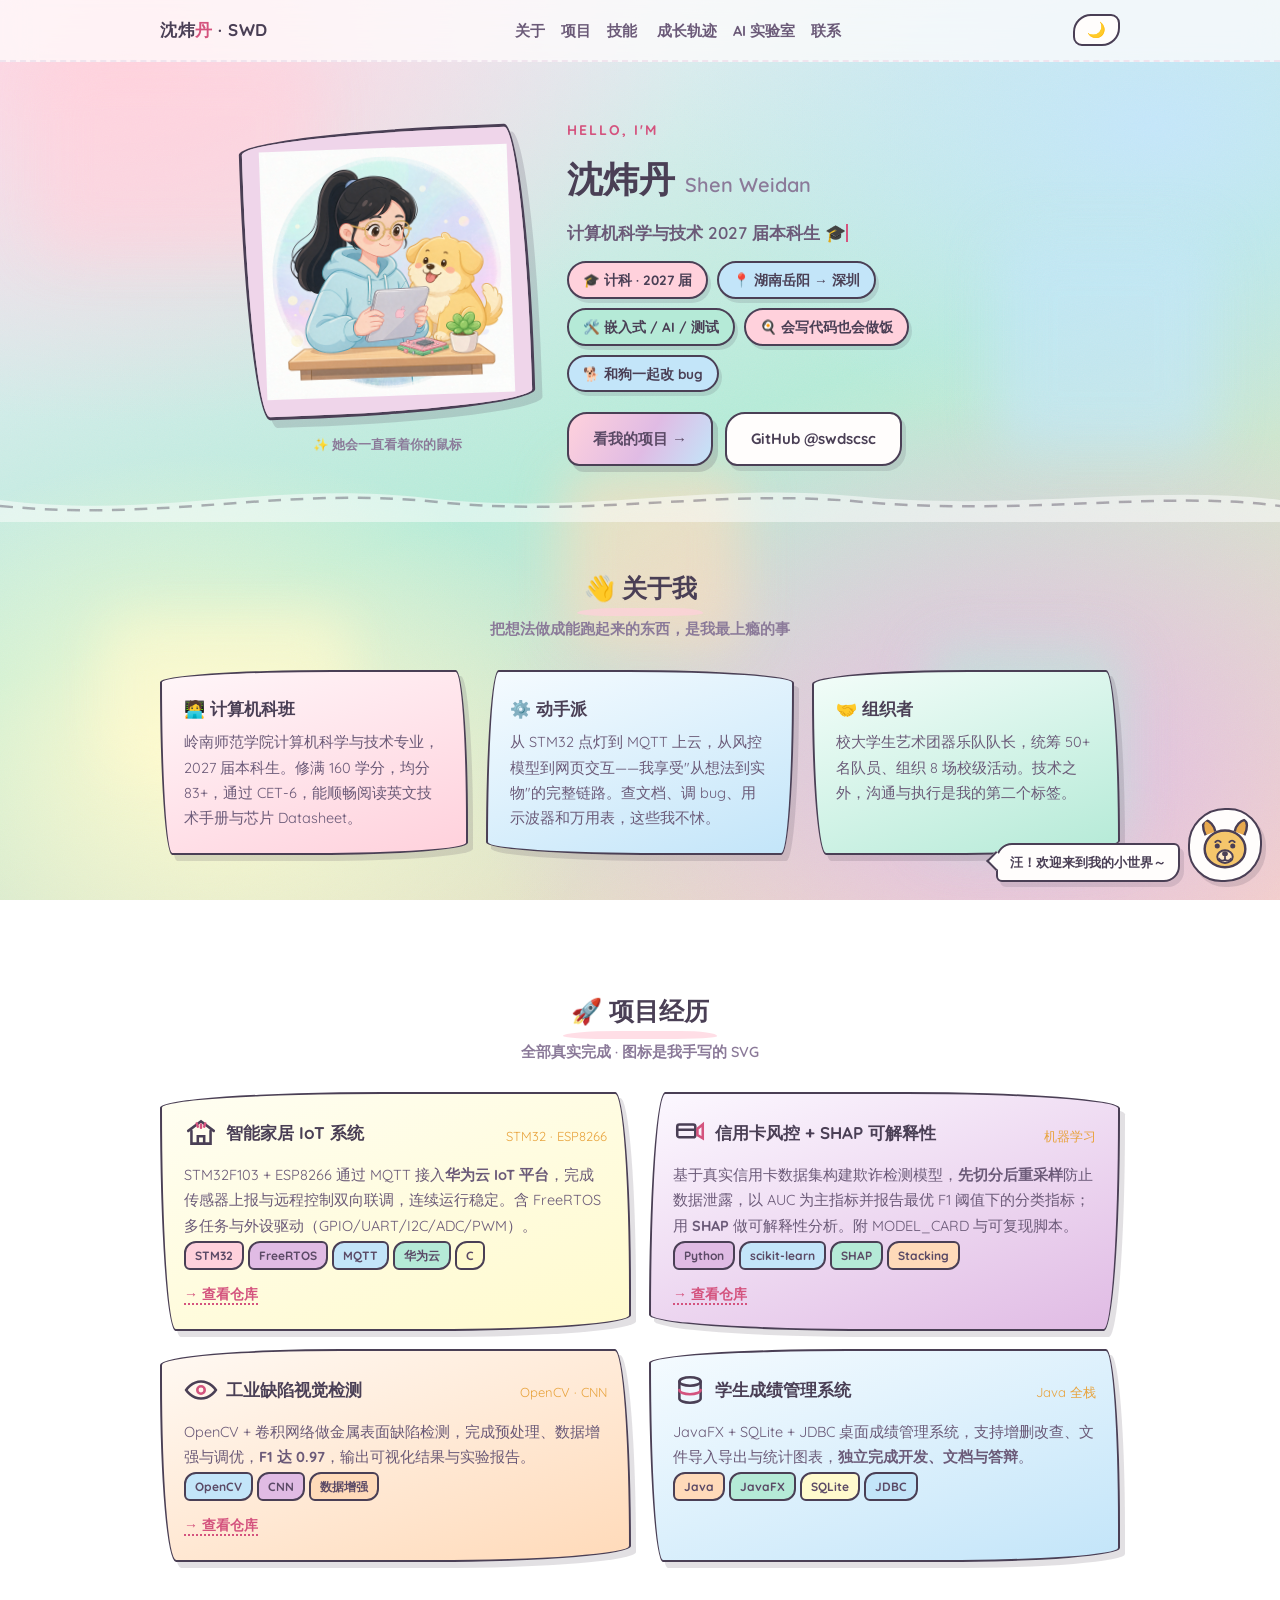
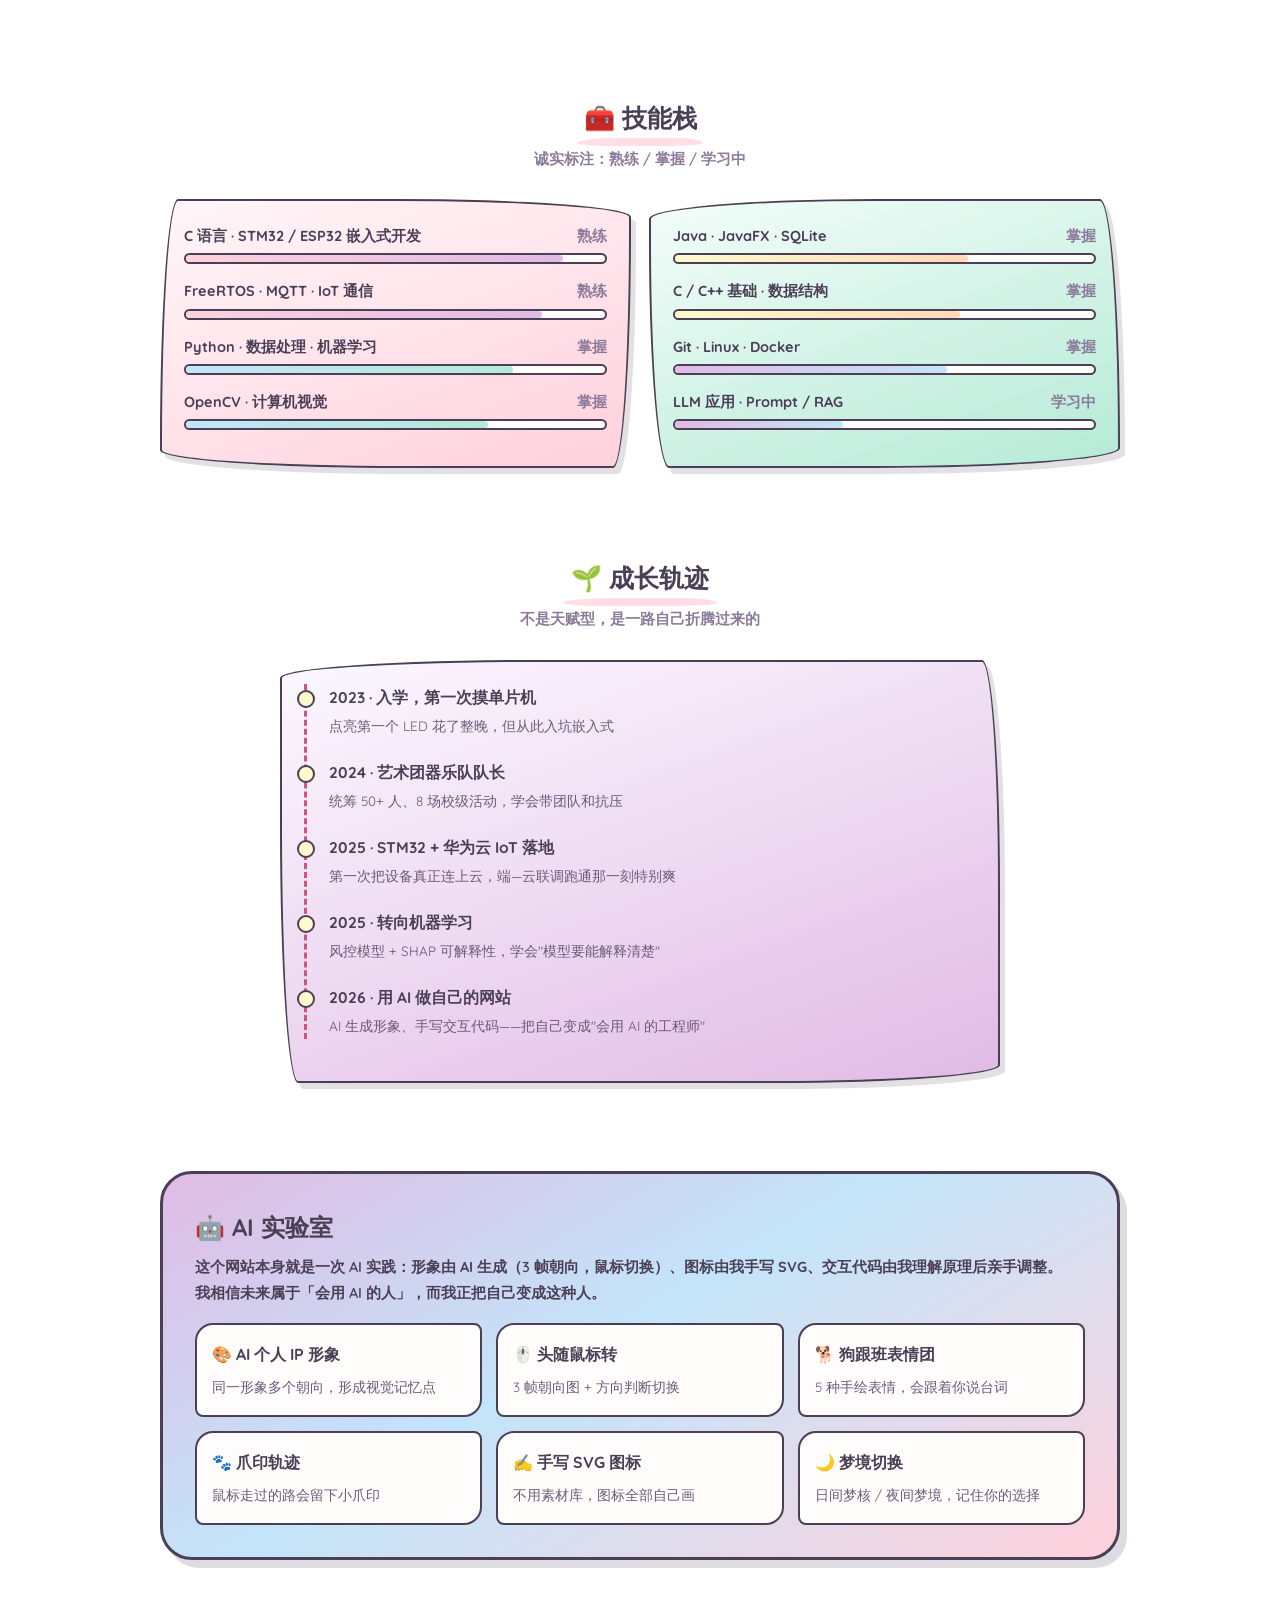
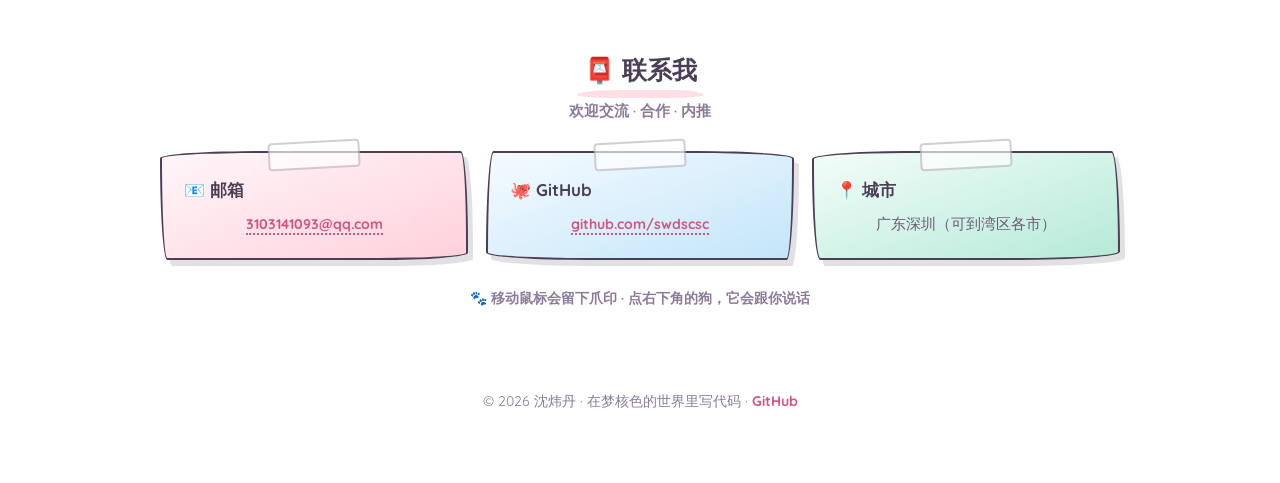
==== index.html @ 8f79de28 "v4: doodle hand-drawn borders, 5 dog expressions with context-aware lines, paw trail, sticky notes, " ====
<!DOCTYPE html>
<html lang="zh-CN">
<head>
<meta charset="UTF-8">
<meta name="viewport" content="width=device-width, initial-scale=1.0">
<title>沈炜丹 · 个人主页 | Shen Weidan</title>
<meta name="description" content="沈炜丹 — 计算机科学与技术 2027 届 · 嵌入式 / AI 应用 · 个人作品集">
<link rel="preconnect" href="https://fonts.googleapis.com">
<link href="https://fonts.googleapis.com/css2?family=Quicksand:wght@500;600;700&display=swap" rel="stylesheet">
<style>
:root{
  --pink:#FFD1DC; --lav:#E0BBE4; --sky:#C3E5F9; --lemon:#FFFACD;
  --mint:#B5EAD7; --peach:#FFDAB9; --lilac:#F6ECFF;
  --ink:#4A3F55; --ink2:#6B5A78; --sub:#8B7A99; --card:#FFFDFC;
  --line:#F0E4EE; --accent:#D4537E; --accent2:#9D84B6;
  --scribble:#4A3F55;
}
body.night{
  --pink:#5A3560; --lav:#453C68; --sky:#35506B; --lemon:#5A5342;
  --mint:#36564F; --peach:#5C453C; --lilac:#372F52;
  --ink:#F6ECF8; --ink2:#DCCDE6; --sub:#C4AECF; --card:#322B44;
  --line:#463C5C; --accent:#F5A9C9; --accent2:#C9ACEE; --scribble:#F0DDF3;
}
*{box-sizing:border-box;margin:0;padding:0}
html{scroll-behavior:smooth}
body{
  font-family:'Quicksand',-apple-system,"PingFang SC","Microsoft YaHei",sans-serif;
  color:var(--ink);
  background:
    radial-gradient(1000px 660px at 10% 6%, var(--pink) 0%, transparent 56%),
    radial-gradient(880px 600px at 90% 14%, var(--sky) 0%, transparent 54%),
    radial-gradient(980px 680px at 80% 86%, var(--lav) 0%, transparent 56%),
    radial-gradient(760px 560px at 16% 84%, var(--lemon) 0%, transparent 54%),
    linear-gradient(160deg, var(--lilac), var(--mint), var(--peach));
  background-attachment:fixed;line-height:1.75;min-height:100vh;overflow-x:hidden;
  transition:color .4s;
}
body::before{
  content:'';position:fixed;inset:0;z-index:2;pointer-events:none;opacity:.30;mix-blend-mode:soft-light;
  background-image:url("data:image/svg+xml,%3Csvg xmlns='http://www.w3.org/2000/svg' width='240' height='240'%3E%3Cfilter id='n'%3E%3CfeTurbulence type='fractalNoise' baseFrequency='0.85' numOctaves='4' stitchTiles='stitch'/%3E%3C/filter%3E%3Crect width='240' height='240' filter='url(%23n)'/%3E%3C/svg%3E");
}
.blocks{position:fixed;inset:0;z-index:0;pointer-events:none;overflow:hidden}
.blk{position:absolute;border-radius:26px;filter:blur(26px);opacity:.6;animation:drift 22s ease-in-out infinite}
.blk:nth-child(1){width:280px;height:200px;background:var(--pink);top:6%;left:3%}
.blk:nth-child(2){width:220px;height:220px;background:var(--sky);top:26%;right:5%;animation-delay:-4s}
.blk:nth-child(3){width:250px;height:160px;background:var(--lemon);bottom:14%;left:8%;animation-delay:-9s}
.blk:nth-child(4){width:200px;height:200px;background:var(--mint);bottom:6%;right:12%;animation-delay:-14s}
.blk:nth-child(5){width:180px;height:180px;background:var(--peach);top:52%;left:44%;animation-delay:-18s}
@keyframes drift{0%,100%{transform:translate(0,0) rotate(0)}33%{transform:translate(28px,-22px) rotate(6deg)}66%{transform:translate(-20px,18px) rotate(-5deg)}}
@media(prefers-reduced-motion:reduce){.blk{animation:none}}

.wrap{max-width:1000px;margin:0 auto;padding:0 20px;position:relative;z-index:3}
#progress{position:fixed;top:0;left:0;height:4px;width:0;z-index:100;
  background:linear-gradient(90deg,var(--pink),var(--lav),var(--sky),var(--mint),var(--lemon))}

/* ===== 手绘边框：不规则圆角 + 粗描边 + 贴纸投影 ===== */
.doodle{
  border:2.5px solid var(--scribble);
  border-radius:255px 18px 225px 18px/18px 225px 18px 255px;
  box-shadow:5px 6px 0 rgba(74,63,85,.16);
}
body.night .doodle{box-shadow:5px 6px 0 rgba(0,0,0,.35)}
.doodle2{border:2.5px solid var(--scribble);
  border-radius:18px 235px 18px 245px/245px 18px 235px 18px;
  box-shadow:5px 6px 0 rgba(74,63,85,.16)}
.doodle3{border:2.5px solid var(--scribble);
  border-radius:225px 20px 245px 20px/20px 245px 20px 225px;
  box-shadow:5px 6px 0 rgba(74,63,85,.16);}

nav{position:sticky;top:0;z-index:60;backdrop-filter:blur(16px);
  background:rgba(255,253,252,.74);border-bottom:2.5px dashed var(--line)}
body.night nav{background:rgba(50,43,68,.74)}
nav .wrap{display:flex;align-items:center;justify-content:space-between;height:60px;gap:10px}
.logo{font-weight:700;font-size:17px;letter-spacing:.5px}
.logo b{color:var(--accent)}
nav .links a{position:relative;color:var(--ink2);text-decoration:none;margin-left:16px;font-size:14.5px;font-weight:700}
nav .links a::after{content:'';position:absolute;left:0;right:0;bottom:-5px;height:3px;
  background:var(--accent);border-radius:9px 3px 9px 3px;transform:scaleX(0);transition:transform .25s}
nav .links a:hover::after{transform:scaleX(1)}
#themeBtn{border:2.5px solid var(--scribble);background:var(--card);color:var(--ink);
  border-radius:18px 9px 18px 9px;padding:5px 12px;cursor:pointer;font-size:15px}
@media(max-width:700px){nav .links{display:none}}

/* Hero */
header{padding:56px 0 10px;text-align:center;position:relative}
.hero-grid{display:flex;gap:36px;align-items:center;justify-content:center;flex-wrap:wrap}
.avatar-scene{perspective:900px;position:relative}
.avatar-card{width:288px;height:288px;background:var(--card);position:relative;overflow:hidden;
  display:flex;align-items:center;justify-content:center;transition:transform .18s ease-out;transform:rotate(-2deg);
  border:3px solid var(--scribble);
  border-radius:250px 22px 240px 22px/22px 240px 22px 250px;
  box-shadow:7px 8px 0 rgba(74,63,85,.18)}
.avatar-card::before{content:'';position:absolute;inset:-16px;z-index:-1;background:var(--lav);opacity:.5;
  transform:rotate(5deg);border-radius:250px 30px 240px 30px/30px 240px 30px 250px}
.avatar-card::after{content:'';position:absolute;inset:-30px;z-index:-2;background:var(--pink);opacity:.32;
  transform:rotate(-6deg);border-radius:30px 250px 30px 240px/250px 30px 240px 30px}
.avatar-card img{position:absolute;width:88%;height:88%;object-fit:contain;opacity:0;transition:opacity .12s}
.avatar-card img.on{opacity:1}
.avatar-tip{font-size:12.5px;color:var(--sub);text-align:center;margin-top:18px;font-weight:600}

.hero-text{max-width:470px;text-align:left}
.hi{color:var(--accent);font-weight:700;letter-spacing:2px;font-size:14px}
h1{font-size:36px;margin:4px 0 2px;font-weight:700}
.type-line{font-size:17px;color:var(--ink2);min-height:28px;margin:8px 0 14px;font-weight:600}
.type-line .cursor{display:inline-block;width:2px;height:18px;background:var(--accent);vertical-align:-3px;animation:blink 1s step-end infinite}
@keyframes blink{50%{opacity:0}}
.chips{display:flex;flex-wrap:wrap;gap:9px;margin-bottom:20px}
.chip{background:var(--card);border:2.5px solid var(--scribble);border-radius:99px;padding:5px 14px;
  font-size:13.5px;font-weight:700;box-shadow:3px 4px 0 rgba(74,63,85,.14)}
.chip:nth-child(3n+1){background:var(--pink)}
.chip:nth-child(3n+2){background:var(--sky)}
.chip:nth-child(3n){background:var(--mint)}
.btns{display:flex;gap:12px;flex-wrap:wrap}
.btn{padding:12px 24px;border-radius:20px 12px 20px 12px;text-decoration:none;font-size:15px;font-weight:700;
  transition:.25s;display:inline-block;border:2.5px solid var(--scribble)}
.btn-main{background:linear-gradient(120deg,var(--pink),var(--lav) 55%,var(--sky));color:#5B4A66;box-shadow:5px 6px 0 rgba(74,63,85,.18)}
.btn-main:hover{transform:translateY(-3px) rotate(-1.5deg)}
.btn-ghost{background:var(--card);color:var(--ink);box-shadow:4px 5px 0 rgba(74,63,85,.14)}
.btn-ghost:hover{transform:translateY(-2px) rotate(1deg);background:var(--lemon)}

/* 手绘波浪分隔 */
.wave{line-height:0;margin:0;opacity:.9}
.wave svg{width:100%;height:46px;display:block}

section{padding:44px 0;position:relative;z-index:3}
.sec-title{text-align:center;margin-bottom:28px}
.sec-title h2{font-size:25px;font-weight:700;display:inline-block;position:relative}
.sec-title h2::after{content:'';position:absolute;left:-6%;right:-6%;bottom:-6px;height:8px;
  background:var(--pink);opacity:.7;border-radius:60% 40% 55% 45%/100% 100% 60% 70%;z-index:-1}
.sec-title p{color:var(--sub);font-size:14.5px;margin-top:6px;font-weight:600}
.grid{display:grid;gap:18px}
.g3{grid-template-columns:repeat(3,1fr)}
.g2{grid-template-columns:repeat(2,1fr)}
@media(max-width:760px){.g3,.g2{grid-template-columns:1fr}.hero-grid{gap:22px}}

.card{padding:22px;background:var(--card);transition:transform .3s cubic-bezier(.34,1.56,.64,1),box-shadow .3s}
.card:hover{transform:translateY(-5px) rotate(-1deg) scale(1.015)}
.card h3{font-size:17px;margin-bottom:6px;display:flex;align-items:center;gap:8px;font-weight:700}
.card .tag{display:inline-block;font-size:12px;font-weight:700;color:#5B4A66;border:2px solid var(--scribble);
  border-radius:12px 6px 12px 6px;padding:2px 9px;margin:3px 4px 3px 0}
.card p{font-size:14.5px;color:var(--ink2)}
.card a{color:var(--accent);text-decoration:none;font-size:14px;font-weight:700;border-bottom:2.5px dotted var(--accent)}

/* 手绘彩色底 */
.t-pink{background:linear-gradient(160deg,#FFF6F9,var(--pink))}
.t-sky{background:linear-gradient(160deg,#F5FBFF,var(--sky))}
.t-mint{background:linear-gradient(160deg,#F3FDF9,var(--mint))}
.t-lemon{background:linear-gradient(160deg,#FFFEF2,var(--lemon))}
.t-lav{background:linear-gradient(160deg,#FCF8FF,var(--lav))}
.t-peach{background:linear-gradient(160deg,#FFF9F3,var(--peach))}

.proj .top{display:flex;justify-content:space-between;align-items:center;margin-bottom:6px}
.star{font-size:13px;color:#E8A33D}
.ico{width:34px;height:34px;flex:0 0 34px;transition:transform .3s cubic-bezier(.34,1.56,.64,1)}
.card:hover .ico{transform:rotate(-10deg) scale(1.18)}

.skill{margin-bottom:14px}
.skill .lab{display:flex;justify-content:space-between;font-size:14.5px;margin-bottom:5px;font-weight:700}
.skill .lab span:last-child{color:var(--sub)}
.bar{height:11px;border:2px solid var(--scribble);border-radius:99px;background:var(--card);overflow:hidden}
.bar i{display:block;height:100%;border-radius:99px;width:0;transition:width 1.3s cubic-bezier(.2,.7,.3,1)}
.s1{background:linear-gradient(90deg,var(--pink),var(--lav))}
.s2{background:linear-gradient(90deg,var(--sky),var(--mint))}
.s3{background:linear-gradient(90deg,var(--lemon),var(--peach))}
.s4{background:linear-gradient(90deg,var(--lav),var(--sky))}

.tl{border-left:3px dashed var(--accent);padding-left:22px}
.tl .item{position:relative;margin-bottom:20px}
.tl .item::before{content:'';position:absolute;left:-32px;top:6px;width:14px;height:14px;border-radius:50%;
  background:var(--lemon);border:2.5px solid var(--scribble)}
.tl b{display:block;font-size:15.5px}
.tl span{font-size:13.5px;color:var(--ink2)}

.ai-box{border-radius:32px;padding:32px;color:#4A3F55;border:3px solid var(--scribble);
  background:linear-gradient(150deg,var(--lav),var(--sky) 45%,var(--pink));box-shadow:7px 8px 0 rgba(74,63,85,.18)}
.ai-box h2{font-weight:700}
.ai-box p{font-size:14.5px;font-weight:600}
.ai-grid{display:grid;grid-template-columns:repeat(3,1fr);gap:14px;margin-top:18px}
@media(max-width:760px){.ai-grid{grid-template-columns:1fr}}
.ai-item{background:var(--card);border:2.5px solid var(--scribble);border-radius:18px 8px 18px 8px;padding:15px}
.ai-item b{display:block;margin-bottom:4px;font-weight:700}
.ai-item span{font-size:13.5px;color:var(--ink2)}

/* 便签式联系卡 */
.note{position:relative;transform:rotate(-2deg)}
.note::before{content:'';position:absolute;top:-12px;left:50%;transform:translateX(-50%) rotate(-3deg);
  width:88px;height:24px;background:rgba(255,255,255,.65);border:2px solid rgba(74,63,85,.25);border-radius:4px}
.note:nth-child(2){transform:rotate(1.5deg)}
.note:nth-child(3){transform:rotate(-1deg)}

footer{padding:34px 0 70px;text-align:center;color:var(--sub);font-size:14px;position:relative;z-index:3}
footer a{color:var(--accent);text-decoration:none;font-weight:700}

/* ===== 大黄狗跟班（右下角，5 种手绘表情） ===== */
#dogBox{position:fixed;right:18px;bottom:18px;z-index:95;display:flex;align-items:flex-end;gap:8px;cursor:pointer;user-select:none}
#dogBox svg{width:74px;height:74px;background:var(--card);border:2.5px solid var(--scribble);
  border-radius:50% 45% 50% 45%;padding:4px;box-shadow:4px 5px 0 rgba(74,63,85,.16);
  transition:transform .3s cubic-bezier(.34,1.56,.64,1)}
#dogBox:hover svg{transform:rotate(-8deg) scale(1.08)}
#dogTalk{max-width:190px;background:var(--card);border:2.5px solid var(--scribble);color:var(--ink);
  border-radius:16px 6px 16px 6px;padding:8px 12px;font-size:13px;font-weight:700;line-height:1.5;
  box-shadow:4px 5px 0 rgba(74,63,85,.14);position:relative}
#dogTalk::after{content:'';position:absolute;left:-9px;bottom:12px;width:12px;height:12px;
  background:var(--card);border-left:2.5px solid var(--scribble);border-bottom:2.5px solid var(--scribble);
  transform:rotate(45deg)}
@media(max-width:600px){#dogBox{right:10px;bottom:10px}#dogBox svg{width:58px;height:58px}#dogTalk{display:none}}

/* 爪印 */
.paw{position:fixed;z-index:94;pointer-events:none;font-size:14px;opacity:.85;
  animation:pawFade 1.1s ease forwards}
@keyframes pawFade{0%{transform:scale(.4) rotate(var(--r,0deg));opacity:.9}100%{transform:scale(1.1) rotate(var(--r,0deg));opacity:0}}

.reveal{opacity:0;transform:scale(.94) rotate(-1.2deg);transition:opacity .6s,transform .6s cubic-bezier(.34,1.56,.64,1)}
.reveal.in{opacity:1;transform:none}

/* 手绘小装饰 */
.deco{position:absolute;z-index:1;pointer-events:none;opacity:.75}
</style>
</head>
<body>

<div id="progress"></div>
<div class="blocks"><div class="blk"></div><div class="blk"></div><div class="blk"></div><div class="blk"></div><div class="blk"></div></div>

<nav>
  <div class="wrap">
    <div class="logo">沈炜<b>丹</b> · SWD</div>
    <div class="links">
      <a href="#about">关于</a><a href="#projects">项目</a><a href="#skills">技能</a>
      <a href="#path">成长轨迹</a><a href="#ai">AI 实验室</a><a href="#contact">联系</a>
    </div>
    <button id="themeBtn" title="切换日间/夜间梦境">🌙</button>
  </div>
</nav>

<header>
  <div class="wrap hero-grid">

    <div class="avatar-scene">
      <div class="avatar-card" id="avatarCard">
        <img src="assets/avatar-look-left.png"   id="fL" alt="向左看">
        <img src="assets/avatar-look-center.png" id="fC" class="on" alt="正视">
        <img src="assets/avatar-look-right.png"  id="fR" alt="向右看">
      </div>
      <div class="avatar-tip">✨ 她会一直看着你的鼠标</div>
    </div>

    <div class="hero-text">
      <div class="hi">HELLO, I'M</div>
      <h1>沈炜丹 <span style="font-size:20px;color:var(--sub);font-weight:600">Shen Weidan</span></h1>
      <div class="type-line"><span id="typed"></span><span class="cursor"></span></div>
      <div class="chips">
        <span class="chip">🎓 计科 · 2027 届</span>
        <span class="chip">📍 湖南岳阳 → 深圳</span>
        <span class="chip">🛠️ 嵌入式 / AI / 测试</span>
        <span class="chip">🍳 会写代码也会做饭</span>
        <span class="chip">🐕 和狗一起改 bug</span>
      </div>
      <div class="btns">
        <a class="btn btn-main" href="#projects">看我的项目 →</a>
        <a class="btn btn-ghost" href="https://github.com/swdscsc" target="_blank">GitHub @swdscsc</a>
      </div>
    </div>

  </div>
</header>

<div class="wave">
  <svg viewBox="0 0 1200 46" preserveAspectRatio="none" aria-hidden="true">
    <path d="M0 24 C150 44 250 4 400 22 C550 40 660 6 800 20 C950 36 1080 8 1200 24 L1200 46 L0 46 Z"
      fill="#FFFFFF" opacity=".55"/>
    <path d="M0 30 C160 46 260 10 410 26 C560 42 670 12 810 26 C960 40 1090 14 1200 30"
      fill="none" stroke="currentColor" stroke-width="2.5" stroke-dasharray="12 9" opacity=".45"/>
  </svg>
</div>

<section id="about">
  <div class="wrap">
    <div class="sec-title"><h2>👋 关于我</h2><p>把想法做成能跑起来的东西，是我最上瘾的事</p></div>
    <div class="grid g3">
      <div class="card doodle t-pink reveal"><h3>🧑‍💻 计算机科班</h3><p>岭南师范学院计算机科学与技术专业，2027 届本科生。修满 160 学分，均分 83+，通过 CET-6，能顺畅阅读英文技术手册与芯片 Datasheet。</p></div>
      <div class="card doodle2 t-sky reveal"><h3>⚙️ 动手派</h3><p>从 STM32 点灯到 MQTT 上云，从风控模型到网页交互——我享受"从想法到实物"的完整链路。查文档、调 bug、用示波器和万用表，这些我不怵。</p></div>
      <div class="card doodle3 t-mint reveal"><h3>🤝 组织者</h3><p>校大学生艺术团器乐队队长，统筹 50+ 名队员、组织 8 场校级活动。技术之外，沟通与执行是我的第二个标签。</p></div>
    </div>
  </div>
</section>

<div class="wave">
  <svg viewBox="0 0 1200 46" preserveAspectRatio="none" aria-hidden="true">
    <path d="M0 22 C170 4 280 42 420 24 C560 6 680 40 820 22 C960 6 1090 40 1200 20 L1200 46 L0 46 Z"
      fill="#FFFFFF" opacity=".5"/>
  </svg>
</div>

<section id="projects">
  <div class="wrap">
    <div class="sec-title"><h2>🚀 项目经历</h2><p>全部真实完成 · 图标是我手写的 SVG</p></div>
    <div class="grid g2">

      <div class="card doodle proj t-lemon reveal">
        <div class="top">
          <h3>
            <svg class="ico" viewBox="0 0 32 32" fill="none" stroke="#4A3F55" stroke-width="2.4" stroke-linecap="round">
              <path d="M4 14 16 5l12 9"/><path d="M7 14v12h18V14"/><path d="M13 26v-7h6v7"/>
              <path d="M16 8v3M12 7l1 3M20 7l-1 3" stroke="#D4537E"/>
            </svg>
            智能家居 IoT 系统
          </h3><span class="star">STM32 · ESP8266</span>
        </div>
        <p>STM32F103 + ESP8266 通过 MQTT 接入<b>华为云 IoT 平台</b>，完成传感器上报与远程控制双向联调，连续运行稳定。含 FreeRTOS 多任务与外设驱动（GPIO/UART/I2C/ADC/PWM）。</p>
        <div><span class="tag" style="background:var(--pink)">STM32</span><span class="tag" style="background:var(--lav)">FreeRTOS</span><span class="tag" style="background:var(--sky)">MQTT</span><span class="tag" style="background:var(--mint)">华为云</span><span class="tag" style="background:var(--lemon)">C</span></div>
        <p style="margin-top:8px"><a href="https://github.com/swdscsc/stm32-esp8266-huaweicloud-iot" target="_blank">→ 查看仓库</a></p>
      </div>

      <div class="card doodle2 proj t-lav reveal">
        <div class="top">
          <h3>
            <svg class="ico" viewBox="0 0 32 32" fill="none" stroke="#4A3F55" stroke-width="2.4" stroke-linecap="round">
              <rect x="4" y="8" width="17" height="12" rx="2"/><path d="M4 13h17"/>
              <path d="M23 12l5-4v13l-5-3z" stroke="#D4537E"/>
            </svg>
            信用卡风控 + SHAP 可解释性
          </h3><span class="star">机器学习</span>
        </div>
        <p>基于真实信用卡数据集构建欺诈检测模型，<b>先切分后重采样</b>防止数据泄露，以 AUC 为主指标并报告最优 F1 阈值下的分类指标；用 <b>SHAP</b> 做可解释性分析。附 MODEL_CARD 与可复现脚本。</p>
        <div><span class="tag" style="background:var(--lav)">Python</span><span class="tag" style="background:var(--sky)">scikit-learn</span><span class="tag" style="background:var(--mint)">SHAP</span><span class="tag" style="background:var(--peach)">Stacking</span></div>
        <p style="margin-top:8px"><a href="https://github.com/swdscsc" target="_blank">→ 查看仓库</a></p>
      </div>

      <div class="card doodle3 proj t-peach reveal">
        <div class="top">
          <h3>
            <svg class="ico" viewBox="0 0 32 32" fill="none" stroke="#4A3F55" stroke-width="2.4" stroke-linecap="round">
              <path d="M2 16s5-8 14-8 14 8 14 8-5 8-14 8S2 16 2 16z"/><circle cx="16" cy="16" r="3.5" stroke="#D4537E"/>
            </svg>
            工业缺陷视觉检测
          </h3><span class="star">OpenCV · CNN</span>
        </div>
        <p>OpenCV + 卷积网络做金属表面缺陷检测，完成预处理、数据增强与调优，<b>F1 达 0.97</b>，输出可视化结果与实验报告。</p>
        <div><span class="tag" style="background:var(--sky)">OpenCV</span><span class="tag" style="background:var(--lav)">CNN</span><span class="tag" style="background:var(--peach)">数据增强</span></div>
        <p style="margin-top:8px"><a href="https://github.com/swdscsc" target="_blank">→ 查看仓库</a></p>
      </div>

      <div class="card doodle proj t-sky reveal">
        <div class="top">
          <h3>
            <svg class="ico" viewBox="0 0 32 32" fill="none" stroke="#4A3F55" stroke-width="2.4" stroke-linecap="round">
              <ellipse cx="16" cy="8" rx="10" ry="4"/><path d="M6 8v16c0 2.2 4.5 4 10 4s10-1.8 10-4V8"/>
              <path d="M6 16c0 2.2 4.5 4 10 4s10-1.8 10-4" stroke="#D4537E"/>
            </svg>
            学生成绩管理系统
          </h3><span class="star">Java 全栈</span>
        </div>
        <p>JavaFX + SQLite + JDBC 桌面成绩管理系统，支持增删改查、文件导入导出与统计图表，<b>独立完成开发、文档与答辩</b>。</p>
        <div><span class="tag" style="background:var(--peach)">Java</span><span class="tag" style="background:var(--mint)">JavaFX</span><span class="tag" style="background:var(--lemon)">SQLite</span><span class="tag" style="background:var(--sky)">JDBC</span></div>
      </div>

    </div>
  </div>
</section>

<div class="wave">
  <svg viewBox="0 0 1200 46" preserveAspectRatio="none" aria-hidden="true">
    <path d="M0 26 C150 6 270 44 410 24 C550 4 670 42 810 24 C950 6 1080 42 1200 22 L1200 46 L0 46 Z"
      fill="#FFFFFF" opacity=".5"/>
  </svg>
</div>

<section id="skills">
  <div class="wrap">
    <div class="sec-title"><h2>🧰 技能栈</h2><p>诚实标注：熟练 / 掌握 / 学习中</p></div>
    <div class="grid g2" id="skillBox">
      <div class="card doodle2 t-pink">
        <div class="skill"><div class="lab"><span>C 语言 · STM32 / ESP32 嵌入式开发</span><span>熟练</span></div><div class="bar"><i class="s1" data-w="90%"></i></div></div>
        <div class="skill"><div class="lab"><span>FreeRTOS · MQTT · IoT 通信</span><span>熟练</span></div><div class="bar"><i class="s1" data-w="85%"></i></div></div>
        <div class="skill"><div class="lab"><span>Python · 数据处理 · 机器学习</span><span>掌握</span></div><div class="bar"><i class="s2" data-w="78%"></i></div></div>
        <div class="skill"><div class="lab"><span>OpenCV · 计算机视觉</span><span>掌握</span></div><div class="bar"><i class="s2" data-w="72%"></i></div></div>
      </div>
      <div class="card doodle3 t-mint">
        <div class="skill"><div class="lab"><span>Java · JavaFX · SQLite</span><span>掌握</span></div><div class="bar"><i class="s3" data-w="70%"></i></div></div>
        <div class="skill"><div class="lab"><span>C / C++ 基础 · 数据结构</span><span>掌握</span></div><div class="bar"><i class="s3" data-w="68%"></i></div></div>
        <div class="skill"><div class="lab"><span>Git · Linux · Docker</span><span>掌握</span></div><div class="bar"><i class="s4" data-w="65%"></i></div></div>
        <div class="skill"><div class="lab"><span>LLM 应用 · Prompt / RAG</span><span>学习中</span></div><div class="bar"><i class="s4" data-w="40%"></i></div></div>
      </div>
    </div>
  </div>
</section>

<section id="path">
  <div class="wrap">
    <div class="sec-title"><h2>🌱 成长轨迹</h2><p>不是天赋型，是一路自己折腾过来的</p></div>
    <div class="card doodle t-lav reveal" style="max-width:720px;margin:0 auto">
      <div class="tl">
        <div class="item"><b>2023 · 入学，第一次摸单片机</b><span>点亮第一个 LED 花了整晚，但从此入坑嵌入式</span></div>
        <div class="item"><b>2024 · 艺术团器乐队队长</b><span>统筹 50+ 人、8 场校级活动，学会带团队和抗压</span></div>
        <div class="item"><b>2025 · STM32 + 华为云 IoT 落地</b><span>第一次把设备真正连上云，端—云联调跑通那一刻特别爽</span></div>
        <div class="item"><b>2025 · 转向机器学习</b><span>风控模型 + SHAP 可解释性，学会"模型要能解释清楚"</span></div>
        <div class="item"><b>2026 · 用 AI 做自己的网站</b><span>AI 生成形象、手写交互代码——把自己变成"会用 AI 的工程师"</span></div>
      </div>
    </div>
  </div>
</section>

<section id="ai">
  <div class="wrap">
    <div class="ai-box reveal">
      <h2>🤖 AI 实验室</h2>
      <p style="margin-top:6px">这个网站本身就是一次 AI 实践：<b>形象由 AI 生成</b>（3 帧朝向，鼠标切换）、<b>图标由我手写 SVG</b>、<b>交互代码由我理解原理后亲手调整</b>。<br>
      我相信未来属于「会用 AI 的人」，而我正把自己变成这种人。</p>
      <div class="ai-grid">
        <div class="ai-item"><b>🎨 AI 个人 IP 形象</b><span>同一形象多个朝向，形成视觉记忆点</span></div>
        <div class="ai-item"><b>🖱️ 头随鼠标转</b><span>3 帧朝向图 + 方向判断切换</span></div>
        <div class="ai-item"><b>🐕 狗跟班表情团</b><span>5 种手绘表情，会跟着你说台词</span></div>
        <div class="ai-item"><b>🐾 爪印轨迹</b><span>鼠标走过的路会留下小爪印</span></div>
        <div class="ai-item"><b>✍️ 手写 SVG 图标</b><span>不用素材库，图标全部自己画</span></div>
        <div class="ai-item"><b>🌙 梦境切换</b><span>日间梦核 / 夜间梦境，记住你的选择</span></div>
      </div>
    </div>
  </div>
</section>

<section id="contact">
  <div class="wrap">
    <div class="sec-title"><h2>📮 联系我</h2><p>欢迎交流 · 合作 · 内推</p></div>
    <div class="grid g3">
      <div class="card doodle note t-pink reveal" style="text-align:center"><h3>📧 邮箱</h3><p><a href="mailto:3103141093@qq.com">3103141093@qq.com</a></p></div>
      <div class="card doodle2 note t-sky reveal" style="text-align:center"><h3>🐙 GitHub</h3><p><a href="https://github.com/swdscsc" target="_blank">github.com/swdscsc</a></p></div>
      <div class="card doodle3 note t-mint reveal" style="text-align:center"><h3>📍 城市</h3><p>广东深圳（可到湾区各市）</p></div>
    </div>
    <div style="text-align:center;margin-top:26px">
      <p style="font-size:14px;color:var(--sub);font-weight:700">🐾 移动鼠标会留下爪印 · 点右下角的狗，它会跟你说话</p>
    </div>
  </div>
</section>

<footer>
  © 2026 沈炜丹 · 在梦核色的世界里写代码 · <a href="https://github.com/swdscsc" target="_blank">GitHub</a>
</footer>

<div id="dogBox" title="点我说话">
  <div id="dogTalk">汪！欢迎来到我的小世界～</div>
  <svg id="dogFace" viewBox="0 0 64 64" fill="none" aria-label="大黄狗">
    <ellipse cx="32" cy="36" rx="21" ry="19" fill="#F5C66B" stroke="#4A3F55" stroke-width="2.5"/>
    <path d="M12 22c-4-8-3-14 0-16 4 1 9 6 10 12" fill="#E8A94E" stroke="#4A3F55" stroke-width="2.5" stroke-linejoin="round"/>
    <path d="M52 22c4-8 3-14 0-16-4 1-9 6-10 12" fill="#E8A94E" stroke="#4A3F55" stroke-width="2.5" stroke-linejoin="round"/>
    <ellipse cx="32" cy="44" rx="8" ry="6.5" fill="#FFE9C7" stroke="#4A3F55" stroke-width="2"/>
    <ellipse cx="32" cy="41" rx="3" ry="2.6" fill="#4A3F55"/>
    <path d="M32 44v3M32 47c-2 2-5 1-6-1M32 47c2 2 5 1 6-1" stroke="#4A3F55" stroke-width="1.8" stroke-linecap="round" fill="none"/>
    <g id="eyes">
      <circle cx="24" cy="33" r="2.6" fill="#4A3F55"/>
      <circle cx="40" cy="33" r="2.6" fill="#4A3F55"/>
    </g>
  </svg>
</div>

<script>
/* ===== 1. 头随鼠标转 ===== */
const fL=document.getElementById('fL'),fC=document.getElementById('fC'),fR=document.getElementById('fR');
const card=document.getElementById('avatarCard');
function setFrame(k){fL.classList.toggle('on',k==='L');fC.classList.toggle('on',k==='C');fR.classList.toggle('on',k==='R');}
window.addEventListener('mousemove',e=>{
  const r=card.getBoundingClientRect();
  const dx=(e.clientX-(r.left+r.width/2))/(r.width/2);
  const dy=(e.clientY-(r.top+r.height/2))/(r.height/2);
  if(Math.abs(dx)>2.5||Math.abs(dy)>3){setFrame('C');card.style.transform='rotate(-2deg)';return;}
  setFrame(dx<-0.18?'L':(dx>0.18?'R':'C'));
  card.style.transform=`rotate(-2deg) rotateY(${dx*10}deg) rotateX(${-dy*10}deg)`;
});

/* ===== 2. 打字机 ===== */
const lines=['计算机科学与技术 2027 届本科生 🎓','做过 STM32 + 华为云 IoT 的智能家居 ⚡','也玩机器学习：风控模型 + SHAP 📊','目标是成为「会用 AI 的工程师」🤖'];
const typed=document.getElementById('typed');let li=0,ci=0,del=false;
(function tick(){const cur=lines[li];typed.textContent=cur.slice(0,ci);
  if(!del&&ci<cur.length){ci++;setTimeout(tick,70);}
  else if(!del){del=true;setTimeout(tick,1600);}
  else if(ci>0){ci--;setTimeout(tick,30);}
  else{del=false;li=(li+1)%lines.length;setTimeout(tick,300);}})();

/* ===== 3. 进度条 + 入场（改为弹跳旋转，不再向下滑） ===== */
const bar=document.getElementById('progress');
window.addEventListener('scroll',()=>{const h=document.documentElement;
  bar.style.width=(h.scrollTop/(h.scrollHeight-h.clientHeight)*100)+'%';});
const io=new IntersectionObserver(es=>es.forEach(e=>{
  if(e.isIntersecting){e.target.classList.add('in');
    e.target.querySelectorAll('.bar i').forEach(b=>b.style.width=b.dataset.w);io.unobserve(e.target);}
}),{threshold:.15});
document.querySelectorAll('.reveal, #skillBox').forEach(el=>io.observe(el));

/* ===== 4. 爪印轨迹 ===== */
let lastPaw=0;
window.addEventListener('mousemove',e=>{
  const now=Date.now(); if(now-lastPaw<300) return; lastPaw=now;
  const p=document.createElement('div');p.className='paw';p.textContent='🐾';
  p.style.left=(e.clientX-7)+'px';p.style.top=(e.clientY-7)+'px';
  p.style.setProperty('--r',(Math.random()*50-25)+'deg');
  document.body.appendChild(p);setTimeout(()=>p.remove(),1100);
});

/* ===== 5. 大黄狗 5 种手绘表情 + 台词 ===== */
const faces=[
  {n:'happy',html:'<circle cx="24" cy="33" r="2.6" fill="#4A3F55"/><circle cx="40" cy="33" r="2.6" fill="#4A3F55"/><path d="M22 29c1.5-2 4-2 5.5 0M36.5 29c1.5-2 4-2 5.5 0" stroke="#4A3F55" stroke-width="2" fill="none" stroke-linecap="round"/>'},
  {n:'excited',html:'<path d="M21 31l3 3M27 31l-3 3M37 31l3 3M43 31l-3 3" stroke="#4A3F55" stroke-width="2.2" fill="none" stroke-linecap="round"/><circle cx="24" cy="33" r="1.6" fill="#4A3F55"/><circle cx="40" cy="33" r="1.6" fill="#4A3F55"/><path d="M26 50c2 4 8 4 10 0" stroke="#D4537E" stroke-width="2.2" fill="none" stroke-linecap="round"/>'},
  {n:'sleep',html:'<path d="M20 33h8M36 33h8" stroke="#4A3F55" stroke-width="2.4" stroke-linecap="round"/><path d="M46 18c3-4 8-3 8 1" stroke="#9D84B6" stroke-width="2" fill="none" stroke-linecap="round"/><text x="50" y="14" font-size="11" fill="#9D84B6" font-family="Quicksand">z</text>'},
  {n:'coding',html:'<rect x="16" y="28" width="14" height="10" rx="4" fill="#FFF" stroke="#4A3F55" stroke-width="2"/><rect x="34" y="28" width="14" height="10" rx="4" fill="#FFF" stroke="#4A3F55" stroke-width="2"/><path d="M30 33h4" stroke="#4A3F55" stroke-width="2"/><circle cx="23" cy="33" r="2.2" fill="#4A3F55"/><circle cx="41" cy="33" r="2.2" fill="#4A3F55"/>'},
  {n:'proud',html:'<circle cx="24" cy="33" r="2.6" fill="#4A3F55"/><circle cx="40" cy="33" r="2.6" fill="#4A3F55"/><path d="M22 29c1.5-2 4-2 5.5 0M36.5 29c1.5-2 4-2 5.5 0" stroke="#4A3F55" stroke-width="2" fill="none" stroke-linecap="round"/><rect x="18" y="50" width="28" height="9" rx="2" fill="#FFF" stroke="#4A3F55" stroke-width="2"/><path d="M18 54l14 5 14-5" stroke="#D4537E" stroke-width="1.8" fill="none"/>'}
];
const talks=[
  ['汪！欢迎来到我的小世界～','点我一下，我还能换个表情哦 🐾','我主人写代码的时候，我就趴在她脚边'],
  ['这些项目她真的一个一个做出来的！','我最喜欢物联网那个，会亮灯 :)','汪汪！她说 bug 都怪我踩键盘'],
  ['技能条是真的哦，没写满的都在学','她说 LLM 那块还在啃，很诚实吧','汪呜～我也想学 Python'],
  ['从点灯到上云，她走了好久','汪！我也陪她熬过夜','她说这条路不算快，但很扎实'],
  ['联系方式在这儿，快找她！','汪汪汪！（叼来了一个 offer）','记得说是我介绍的 🐕']
];
const eyes=document.getElementById('eyes'),talk=document.getElementById('dogTalk'),dogBox=document.getElementById('dogBox');
let fi=0,ti=0;
function showFace(i){eyes.innerHTML=faces[i].html;}
function say(i,t){talk.textContent=faces[i].n==='proud'?'汪汪汪！（叼来了一个 offer）':talks[i][t%talks[i].length];}
dogBox.addEventListener('click',()=>{fi=(fi+1)%faces.length;showFace(fi);say(fi,ti++);});
const secIds=['about','projects','skills','path','contact'];
const secIo=new IntersectionObserver(es=>es.forEach(e=>{
  if(e.isIntersecting){
    const idx=secIds.indexOf(e.target.id);
    if(idx>=0){ti=idx; showFace(idx%faces.length); say(idx%faces.length,idx);}
  }}),{threshold:.35});
secIds.forEach(id=>{const el=document.getElementById(id); if(el) secIo.observe(el);});

/* ===== 6. 日间 / 夜间梦境 ===== */
const btn=document.getElementById('themeBtn');
if(localStorage.getItem('swd-dream')==='night'){document.body.classList.add('night');btn.textContent='☀️';}
btn.addEventListener('click',()=>{
  const n=document.body.classList.toggle('night');
  btn.textContent=n?'☀️':'🌙';localStorage.setItem('swd-dream',n?'night':'day');
});
</script>
</body>
</html>
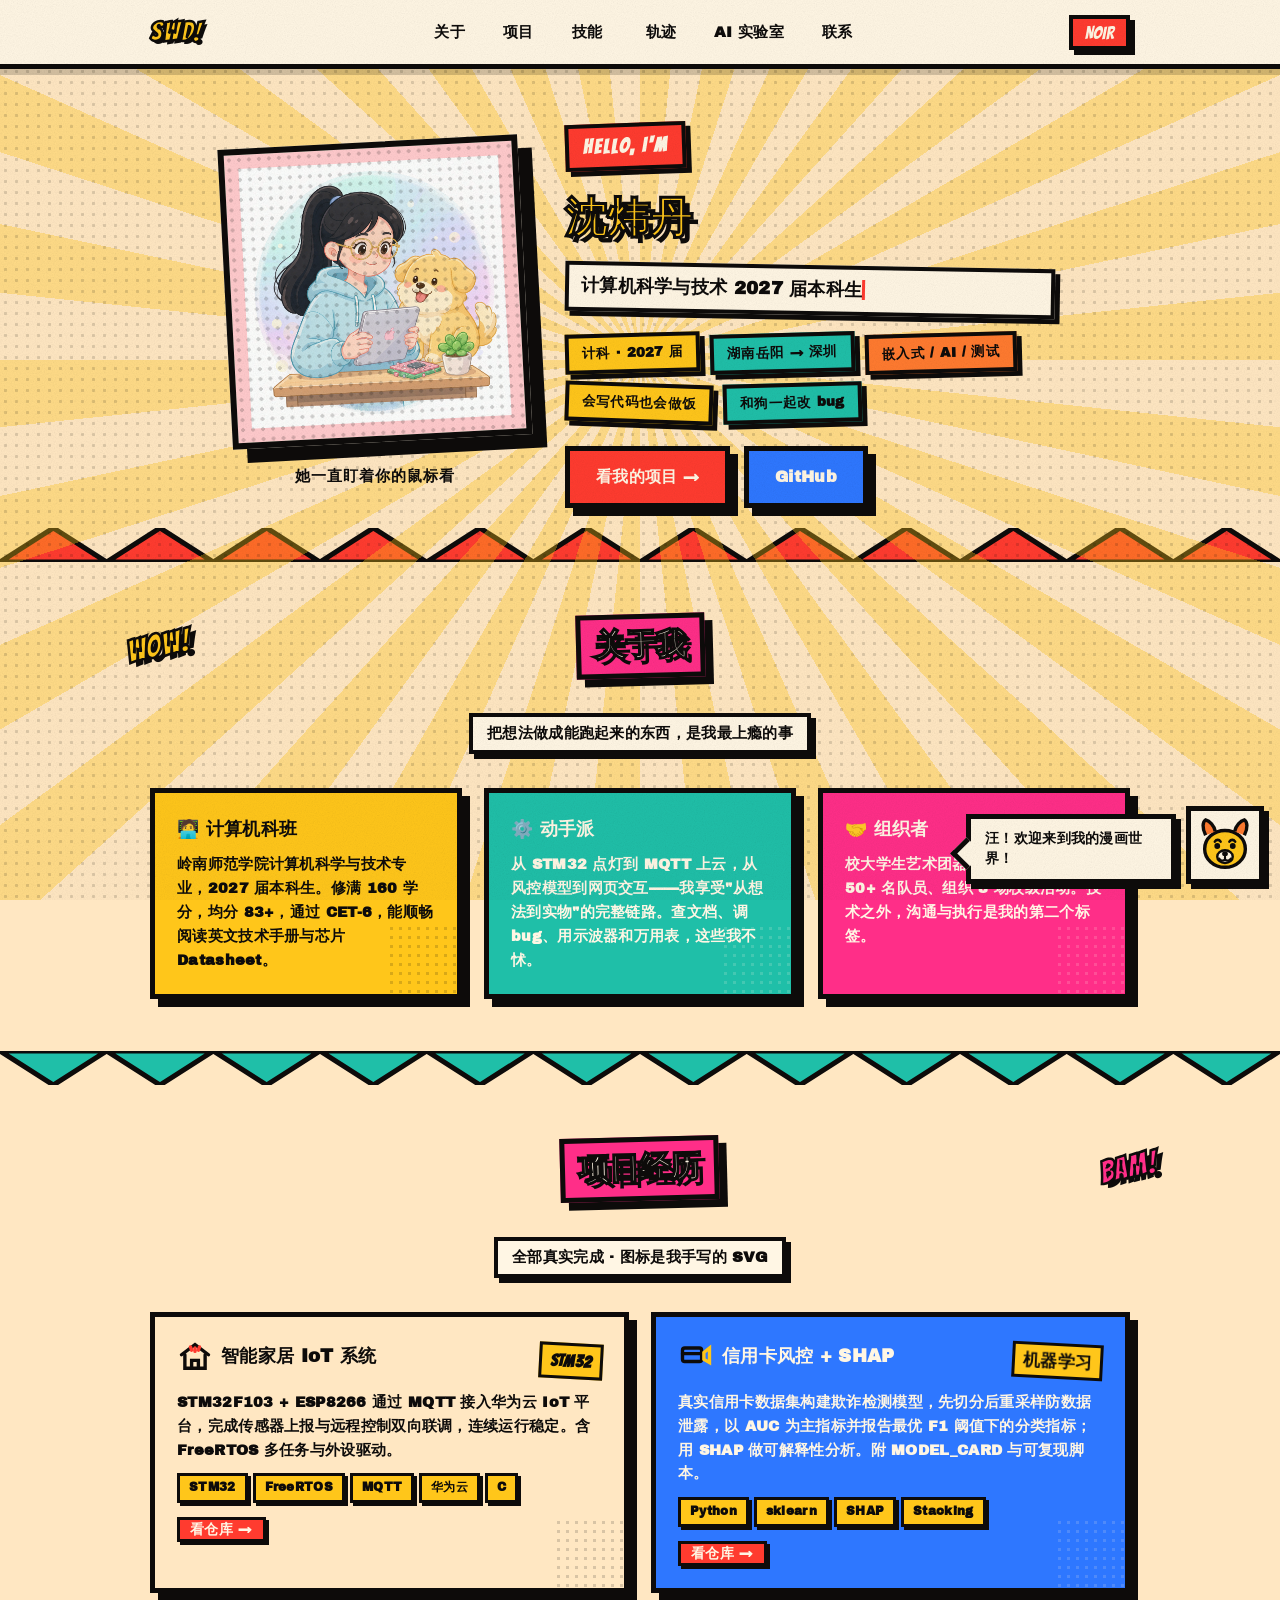
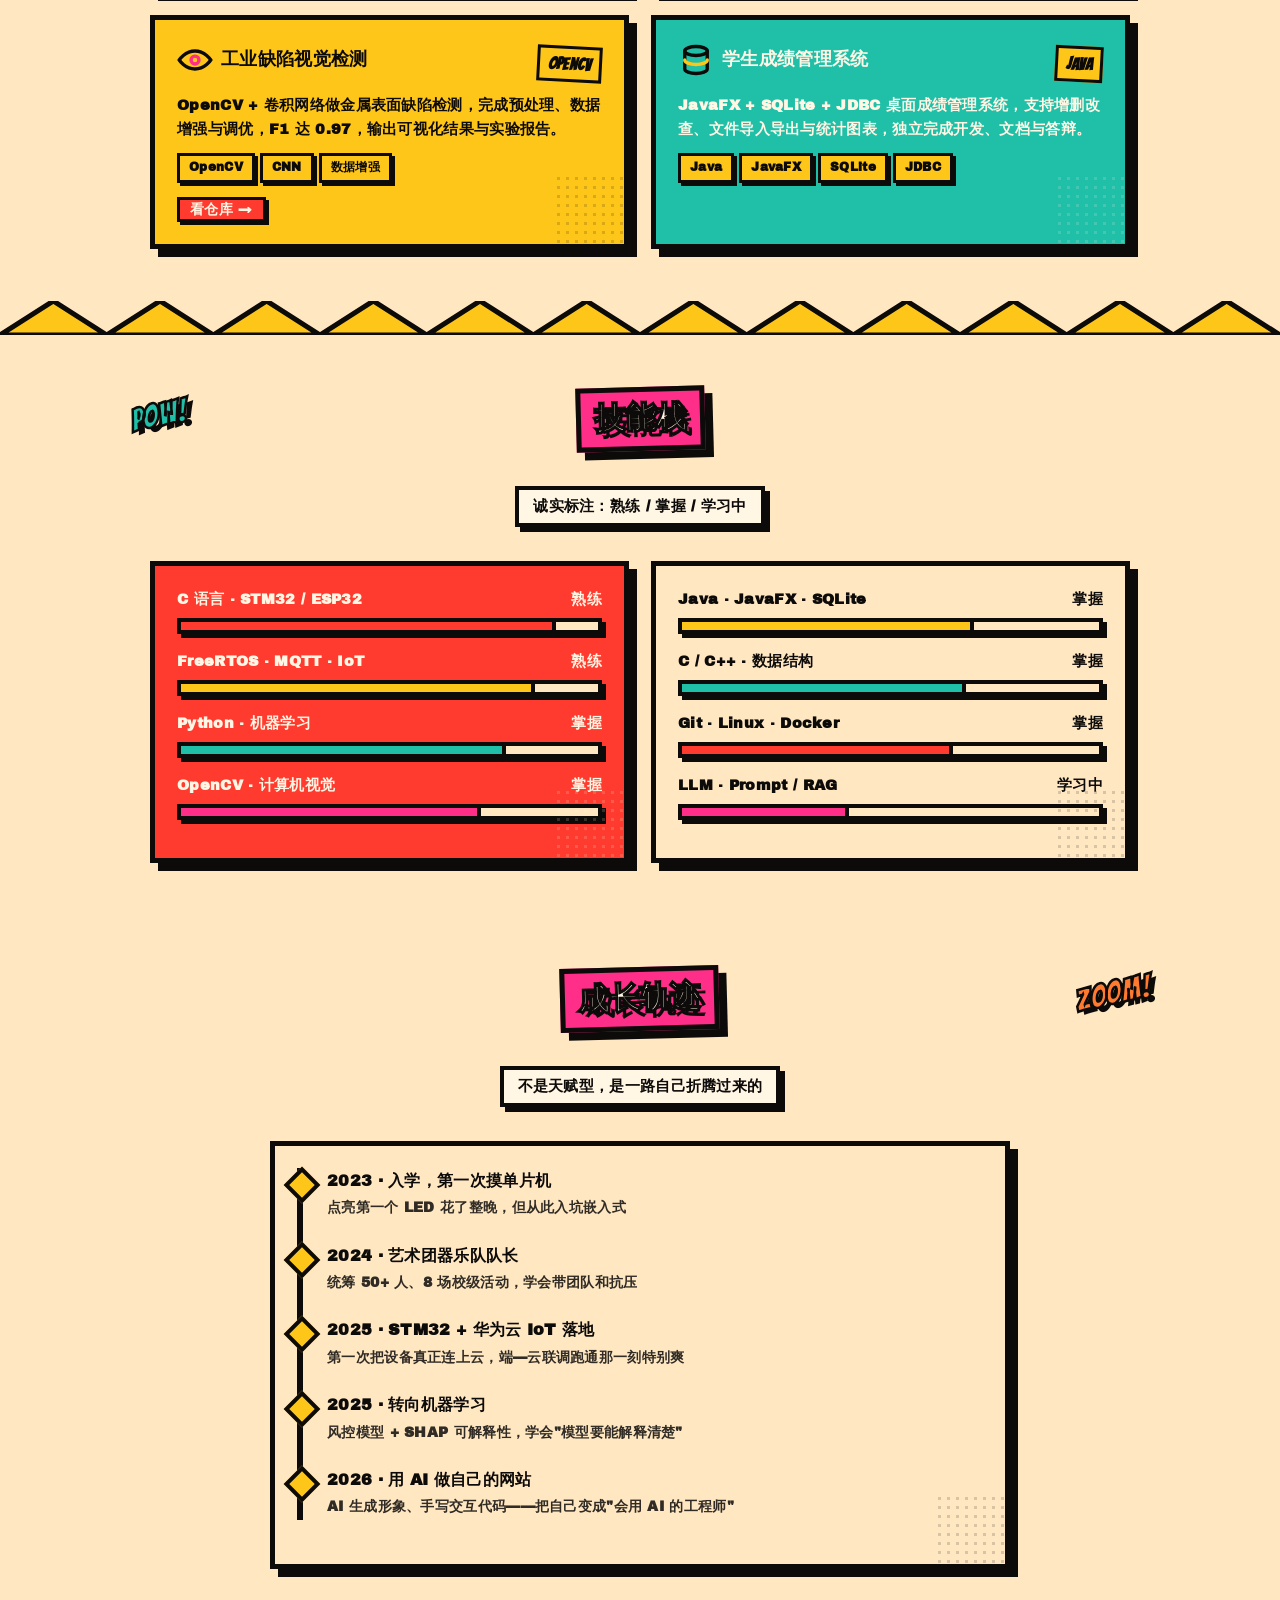
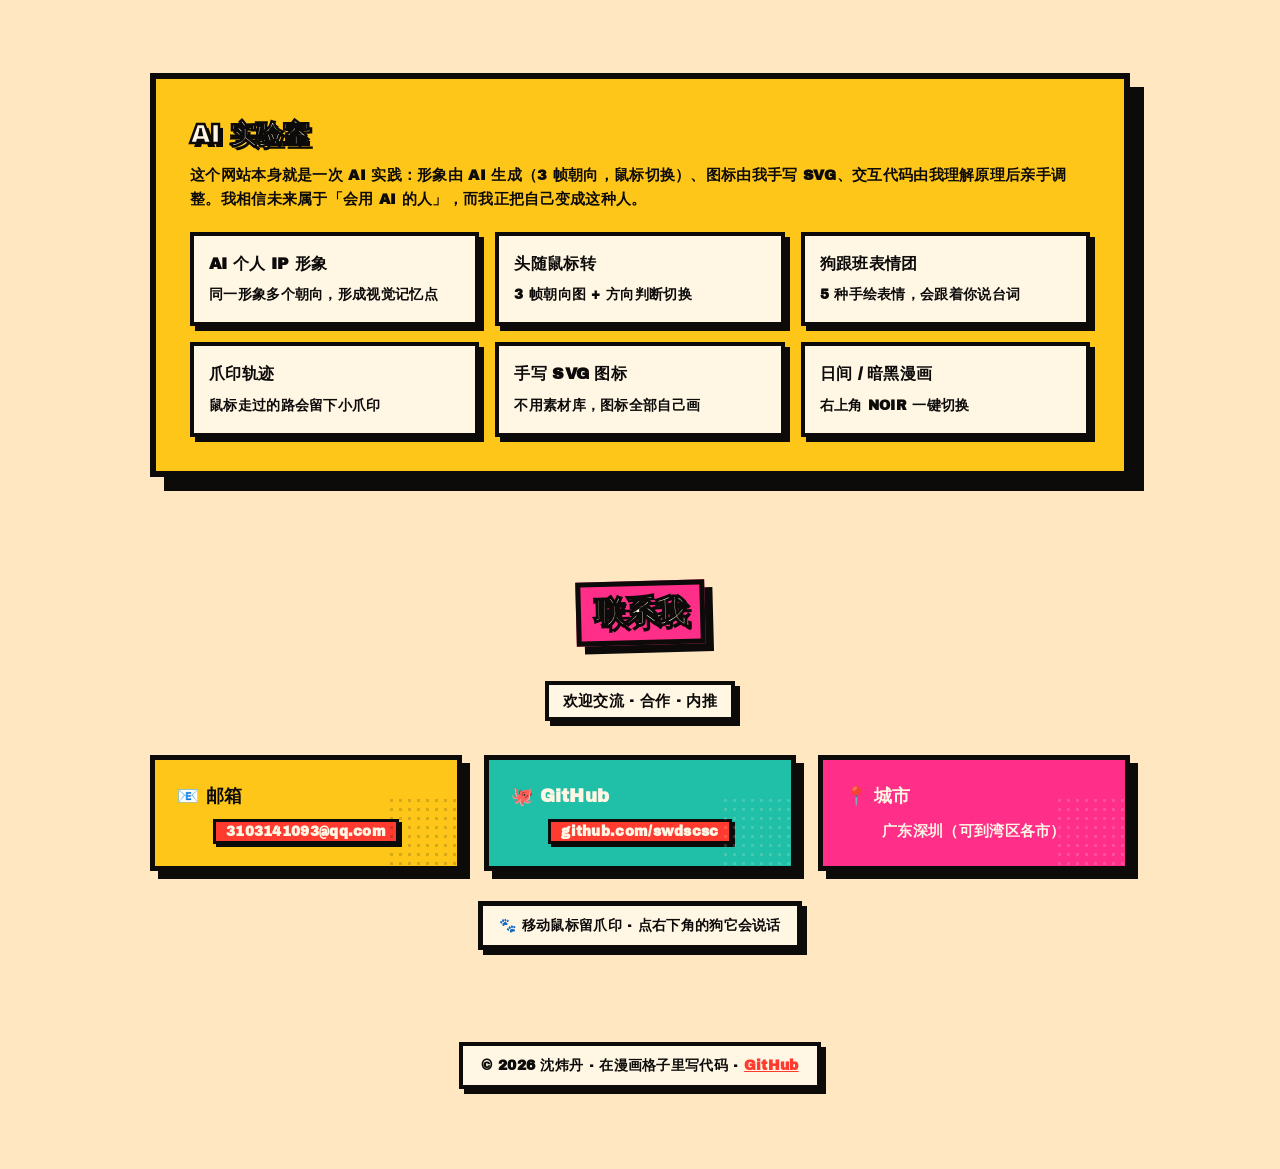
==== commit 31e13095: "v5: american comic book style - heavy black outlines, hard shadows, halftone dots, CMYK offset, burs" ====
--- a/index.html
+++ b/index.html
@@ -6,230 +6,242 @@
 <title>沈炜丹 · 个人主页 | Shen Weidan</title>
 <meta name="description" content="沈炜丹 — 计算机科学与技术 2027 届 · 嵌入式 / AI 应用 · 个人作品集">
 <link rel="preconnect" href="https://fonts.googleapis.com">
-<link href="https://fonts.googleapis.com/css2?family=Quicksand:wght@500;600;700&display=swap" rel="stylesheet">
+<link href="https://fonts.googleapis.com/css2?family=Bangers&family=Archivo+Black&display=swap" rel="stylesheet">
 <style>
+/* ===== 美式漫画 / Western Cartoon 色板 ===== */
 :root{
-  --pink:#FFD1DC; --lav:#E0BBE4; --sky:#C3E5F9; --lemon:#FFFACD;
-  --mint:#B5EAD7; --peach:#FFDAB9; --lilac:#F6ECFF;
-  --ink:#4A3F55; --ink2:#6B5A78; --sub:#8B7A99; --card:#FFFDFC;
-  --line:#F0E4EE; --accent:#D4537E; --accent2:#9D84B6;
-  --scribble:#4A3F55;
+  --ink:#0D0B0A;          /* 粗黑线 */
+  --paper:#FFF6E4;        /* 复古奶纸 */
+  --red:#FF3B2F; --yellow:#FFC61A; --teal:#1FBFA8;
+  --magenta:#FF2E88; --blue:#2E77FF; --orange:#FF7A2F;
+  --cream:#FFE7C2;
+  --hard:8px 8px 0 var(--ink);
+  --hard-sm:5px 5px 0 var(--ink);
 }
-body.night{
-  --pink:#5A3560; --lav:#453C68; --sky:#35506B; --lemon:#5A5342;
-  --mint:#36564F; --peach:#5C453C; --lilac:#372F52;
-  --ink:#F6ECF8; --ink2:#DCCDE6; --sub:#C4AECF; --card:#322B44;
-  --line:#463C5C; --accent:#F5A9C9; --accent2:#C9ACEE; --scribble:#F0DDF3;
+body.noir{
+  --paper:#141216; --cream:#1E1A22; --ink:#F2EAD8;
+  --red:#FF5A4E; --yellow:#FFD245; --teal:#3EE0C6;
+  --magenta:#FF5CA8; --blue:#6FA0FF; --orange:#FF9A5C;
+  --hard:8px 8px 0 #000;
 }
 *{box-sizing:border-box;margin:0;padding:0}
 html{scroll-behavior:smooth}
 body{
-  font-family:'Quicksand',-apple-system,"PingFang SC","Microsoft YaHei",sans-serif;
-  color:var(--ink);
-  background:
-    radial-gradient(1000px 660px at 10% 6%, var(--pink) 0%, transparent 56%),
-    radial-gradient(880px 600px at 90% 14%, var(--sky) 0%, transparent 54%),
-    radial-gradient(980px 680px at 80% 86%, var(--lav) 0%, transparent 56%),
-    radial-gradient(760px 560px at 16% 84%, var(--lemon) 0%, transparent 54%),
-    linear-gradient(160deg, var(--lilac), var(--mint), var(--peach));
-  background-attachment:fixed;line-height:1.75;min-height:100vh;overflow-x:hidden;
-  transition:color .4s;
+  font-family:"Archivo Black","PingFang SC","Microsoft YaHei",sans-serif;
+  font-weight:700;color:var(--ink);background:var(--cream);
+  line-height:1.65;min-height:100vh;overflow-x:hidden;letter-spacing:.3px;
 }
+/* 厚涂纹理层：纸纹 + 颗粒（multiply 叠加） */
 body::before{
-  content:'';position:fixed;inset:0;z-index:2;pointer-events:none;opacity:.30;mix-blend-mode:soft-light;
-  background-image:url("data:image/svg+xml,%3Csvg xmlns='http://www.w3.org/2000/svg' width='240' height='240'%3E%3Cfilter id='n'%3E%3CfeTurbulence type='fractalNoise' baseFrequency='0.85' numOctaves='4' stitchTiles='stitch'/%3E%3C/filter%3E%3Crect width='240' height='240' filter='url(%23n)'/%3E%3C/svg%3E");
+  content:'';position:fixed;inset:0;z-index:200;pointer-events:none;opacity:.30;
+  mix-blend-mode:multiply;
+  background-image:url("data:image/svg+xml,%3Csvg xmlns='http://www.w3.org/2000/svg' width='300' height='300'%3E%3Cfilter id='g'%3E%3CfeTurbulence type='fractalNoise' baseFrequency='0.9' numOctaves='5' stitchTiles='stitch'/%3E%3CfeColorMatrix type='saturate' values='0'/%3E%3C/filter%3E%3Crect width='300' height='300' filter='url(%23g)' opacity='0.55'/%3E%3C/svg%3E");
 }
-.blocks{position:fixed;inset:0;z-index:0;pointer-events:none;overflow:hidden}
-.blk{position:absolute;border-radius:26px;filter:blur(26px);opacity:.6;animation:drift 22s ease-in-out infinite}
-.blk:nth-child(1){width:280px;height:200px;background:var(--pink);top:6%;left:3%}
-.blk:nth-child(2){width:220px;height:220px;background:var(--sky);top:26%;right:5%;animation-delay:-4s}
-.blk:nth-child(3){width:250px;height:160px;background:var(--lemon);bottom:14%;left:8%;animation-delay:-9s}
-.blk:nth-child(4){width:200px;height:200px;background:var(--mint);bottom:6%;right:12%;animation-delay:-14s}
-.blk:nth-child(5){width:180px;height:180px;background:var(--peach);top:52%;left:44%;animation-delay:-18s}
-@keyframes drift{0%,100%{transform:translate(0,0) rotate(0)}33%{transform:translate(28px,-22px) rotate(6deg)}66%{transform:translate(-20px,18px) rotate(-5deg)}}
-@media(prefers-reduced-motion:reduce){.blk{animation:none}}
-
-.wrap{max-width:1000px;margin:0 auto;padding:0 20px;position:relative;z-index:3}
-#progress{position:fixed;top:0;left:0;height:4px;width:0;z-index:100;
-  background:linear-gradient(90deg,var(--pink),var(--lav),var(--sky),var(--mint),var(--lemon))}
-
-/* ===== 手绘边框：不规则圆角 + 粗描边 + 贴纸投影 ===== */
-.doodle{
-  border:2.5px solid var(--scribble);
-  border-radius:255px 18px 225px 18px/18px 225px 18px 255px;
-  box-shadow:5px 6px 0 rgba(74,63,85,.16);
+/* 半调网点层 halftone */
+body::after{
+  content:'';position:fixed;inset:0;z-index:1;pointer-events:none;opacity:.14;
+  background-image:radial-gradient(circle at center, var(--ink) 1.4px, transparent 1.5px);
+  background-size:11px 11px;
 }
-body.night .doodle{box-shadow:5px 6px 0 rgba(0,0,0,.35)}
-.doodle2{border:2.5px solid var(--scribble);
-  border-radius:18px 235px 18px 245px/245px 18px 235px 18px;
-  box-shadow:5px 6px 0 rgba(74,63,85,.16)}
-.doodle3{border:2.5px solid var(--scribble);
-  border-radius:225px 20px 245px 20px/20px 245px 20px 225px;
-  box-shadow:5px 6px 0 rgba(74,63,85,.16);}
-
-nav{position:sticky;top:0;z-index:60;backdrop-filter:blur(16px);
-  background:rgba(255,253,252,.74);border-bottom:2.5px dashed var(--line)}
-body.night nav{background:rgba(50,43,68,.74)}
-nav .wrap{display:flex;align-items:center;justify-content:space-between;height:60px;gap:10px}
-.logo{font-weight:700;font-size:17px;letter-spacing:.5px}
-.logo b{color:var(--accent)}
-nav .links a{position:relative;color:var(--ink2);text-decoration:none;margin-left:16px;font-size:14.5px;font-weight:700}
-nav .links a::after{content:'';position:absolute;left:0;right:0;bottom:-5px;height:3px;
-  background:var(--accent);border-radius:9px 3px 9px 3px;transform:scaleX(0);transition:transform .25s}
-nav .links a:hover::after{transform:scaleX(1)}
-#themeBtn{border:2.5px solid var(--scribble);background:var(--card);color:var(--ink);
-  border-radius:18px 9px 18px 9px;padding:5px 12px;cursor:pointer;font-size:15px}
-@media(max-width:700px){nav .links{display:none}}
-
-/* Hero */
-header{padding:56px 0 10px;text-align:center;position:relative}
-.hero-grid{display:flex;gap:36px;align-items:center;justify-content:center;flex-wrap:wrap}
-.avatar-scene{perspective:900px;position:relative}
-.avatar-card{width:288px;height:288px;background:var(--card);position:relative;overflow:hidden;
-  display:flex;align-items:center;justify-content:center;transition:transform .18s ease-out;transform:rotate(-2deg);
-  border:3px solid var(--scribble);
-  border-radius:250px 22px 240px 22px/22px 240px 22px 250px;
-  box-shadow:7px 8px 0 rgba(74,63,85,.18)}
-.avatar-card::before{content:'';position:absolute;inset:-16px;z-index:-1;background:var(--lav);opacity:.5;
-  transform:rotate(5deg);border-radius:250px 30px 240px 30px/30px 240px 30px 250px}
-.avatar-card::after{content:'';position:absolute;inset:-30px;z-index:-2;background:var(--pink);opacity:.32;
-  transform:rotate(-6deg);border-radius:30px 250px 30px 240px/250px 30px 240px 30px}
-.avatar-card img{position:absolute;width:88%;height:88%;object-fit:contain;opacity:0;transition:opacity .12s}
+.wrap{max-width:1020px;margin:0 auto;padding:0 20px;position:relative;z-index:5}
+
+/* 放射线背景块（漫画速度线） */
+.burst{position:fixed;inset:0;z-index:0;pointer-events:none;opacity:.35;
+  background:repeating-conic-gradient(from 0deg at 50% 40%,
+    var(--yellow) 0deg 6deg, transparent 6deg 12deg);
+  animation:spin 90s linear infinite}
+@keyframes spin{to{transform:rotate(360deg)}}
+@media(prefers-reduced-motion:reduce){.burst{animation:none}}
+
+/* 进度条：硬边黑框 */
+#progress{position:fixed;top:0;left:0;height:8px;width:0;z-index:210;
+  background:var(--red);border-bottom:3px solid var(--ink)}
+
+/* ===== 导航 ===== */
+nav{position:sticky;top:0;z-index:150;background:var(--paper);
+  border-bottom:5px solid var(--ink);box-shadow:0 6px 0 rgba(13,11,10,.18)}
+nav .wrap{display:flex;align-items:center;justify-content:space-between;height:64px;gap:10px}
+.logo{font-family:'Bangers',"PingFang SC",sans-serif;font-size:26px;letter-spacing:2px;
+  color:var(--yellow);-webkit-text-stroke:2.5px var(--ink);text-shadow:3px 3px 0 var(--ink)}
+nav .links a{position:relative;color:var(--ink);text-decoration:none;margin-left:16px;
+  font-size:15px;padding:4px 8px;border:3px solid transparent}
+nav .links a:hover{background:var(--yellow);border:3px solid var(--ink);box-shadow:var(--hard-sm);
+  transform:translate(-2px,-2px)}
+#themeBtn{font-family:'Bangers',sans-serif;font-size:18px;background:var(--red);color:var(--paper);
+  border:4px solid var(--ink);box-shadow:var(--hard-sm);border-radius:0;padding:4px 12px;cursor:pointer}
+#themeBtn:active{transform:translate(3px,3px);box-shadow:2px 2px 0 var(--ink)}
+@media(max-width:760px){nav .links{display:none}}
+
+/* ===== HERO ===== */
+header{padding:54px 0 20px;position:relative}
+.hero-grid{display:flex;gap:40px;align-items:center;justify-content:center;flex-wrap:wrap}
+
+.avatar-scene{position:relative}
+.avatar-card{width:300px;height:300px;background:var(--paper);position:relative;overflow:hidden;
+  display:flex;align-items:center;justify-content:center;transform:rotate(-3deg);
+  border:6px solid var(--ink);box-shadow:14px 14px 0 var(--ink);transition:transform .18s ease-out}
+.avatar-card::before{content:'';position:absolute;inset:0;background:var(--magenta);opacity:.22;
+  mix-blend-mode:multiply}
+.avatar-card::after{content:'';position:absolute;inset:0;
+  background-image:radial-gradient(circle at center, var(--ink) 1.6px, transparent 1.7px);
+  background-size:10px 10px;opacity:.18}
+.avatar-card img{position:absolute;width:90%;height:90%;object-fit:contain;opacity:0;transition:opacity .12s}
 .avatar-card img.on{opacity:1}
-.avatar-tip{font-size:12.5px;color:var(--sub);text-align:center;margin-top:18px;font-weight:600}
-
-.hero-text{max-width:470px;text-align:left}
-.hi{color:var(--accent);font-weight:700;letter-spacing:2px;font-size:14px}
-h1{font-size:36px;margin:4px 0 2px;font-weight:700}
-.type-line{font-size:17px;color:var(--ink2);min-height:28px;margin:8px 0 14px;font-weight:600}
-.type-line .cursor{display:inline-block;width:2px;height:18px;background:var(--accent);vertical-align:-3px;animation:blink 1s step-end infinite}
+.avatar-tip font, .avatar-tip{font-family:'Bangers',"PingFang SC",sans-serif;font-size:15px;
+  color:var(--ink);text-align:center;margin-top:22px;letter-spacing:1px}
+
+.hero-text{max-width:490px}
+.hi{display:inline-block;font-family:'Bangers',sans-serif;font-size:20px;background:var(--red);
+  color:var(--paper);padding:3px 14px;border:4px solid var(--ink);box-shadow:var(--hard-sm);
+  transform:rotate(-2deg);letter-spacing:2px}
+h1{font-size:42px;margin:14px 0 6px;color:var(--yellow);
+  -webkit-text-stroke:3px var(--ink);text-shadow:6px 6px 0 var(--ink)}
+.type-line{font-size:18px;color:var(--ink);min-height:30px;margin:12px 0 18px;background:var(--paper);
+  border:4px solid var(--ink);padding:6px 12px;box-shadow:var(--hard-sm);transform:rotate(1deg)}
+.type-line .cursor{display:inline-block;width:3px;height:20px;background:var(--red);vertical-align:-4px;
+  animation:blink 1s step-end infinite}
 @keyframes blink{50%{opacity:0}}
-.chips{display:flex;flex-wrap:wrap;gap:9px;margin-bottom:20px}
-.chip{background:var(--card);border:2.5px solid var(--scribble);border-radius:99px;padding:5px 14px;
-  font-size:13.5px;font-weight:700;box-shadow:3px 4px 0 rgba(74,63,85,.14)}
-.chip:nth-child(3n+1){background:var(--pink)}
-.chip:nth-child(3n+2){background:var(--sky)}
-.chip:nth-child(3n){background:var(--mint)}
-.btns{display:flex;gap:12px;flex-wrap:wrap}
-.btn{padding:12px 24px;border-radius:20px 12px 20px 12px;text-decoration:none;font-size:15px;font-weight:700;
-  transition:.25s;display:inline-block;border:2.5px solid var(--scribble)}
-.btn-main{background:linear-gradient(120deg,var(--pink),var(--lav) 55%,var(--sky));color:#5B4A66;box-shadow:5px 6px 0 rgba(74,63,85,.18)}
-.btn-main:hover{transform:translateY(-3px) rotate(-1.5deg)}
-.btn-ghost{background:var(--card);color:var(--ink);box-shadow:4px 5px 0 rgba(74,63,85,.14)}
-.btn-ghost:hover{transform:translateY(-2px) rotate(1deg);background:var(--lemon)}
-
-/* 手绘波浪分隔 */
-.wave{line-height:0;margin:0;opacity:.9}
-.wave svg{width:100%;height:46px;display:block}
-
-section{padding:44px 0;position:relative;z-index:3}
-.sec-title{text-align:center;margin-bottom:28px}
-.sec-title h2{font-size:25px;font-weight:700;display:inline-block;position:relative}
-.sec-title h2::after{content:'';position:absolute;left:-6%;right:-6%;bottom:-6px;height:8px;
-  background:var(--pink);opacity:.7;border-radius:60% 40% 55% 45%/100% 100% 60% 70%;z-index:-1}
-.sec-title p{color:var(--sub);font-size:14.5px;margin-top:6px;font-weight:600}
-.grid{display:grid;gap:18px}
+.chips{display:flex;flex-wrap:wrap;gap:10px;margin-bottom:22px}
+.chip{background:var(--teal);border:4px solid var(--ink);padding:5px 13px;font-size:13.5px;
+  box-shadow:var(--hard-sm);transform:rotate(-1.5deg)}
+.chip:nth-child(3n+1){background:var(--yellow)}
+.chip:nth-child(3n+2){background:var(--teal)}
+.chip:nth-child(3n){background:var(--orange)}
+.chip:nth-child(4n){transform:rotate(2deg)}
+.btns{display:flex;gap:14px;flex-wrap:wrap}
+.btn{padding:13px 26px;text-decoration:none;font-size:16px;border:5px solid var(--ink);
+  box-shadow:var(--hard);transition:transform .12s,box-shadow .12s}
+.btn-main{background:var(--red);color:var(--paper)}
+.btn-ghost{background:var(--blue);color:var(--paper)}
+.btn:hover{transform:translate(-3px,-3px);box-shadow:12px 12px 0 var(--ink)}
+.btn:active{transform:translate(5px,5px);box-shadow:3px 3px 0 var(--ink)}
+
+/* ===== 区块标题 ===== */
+section{padding:52px 0;position:relative;z-index:5}
+.sec-title{text-align:center;margin-bottom:34px;position:relative}
+.sec-title h2{font-size:30px;display:inline-block;color:var(--paper);
+  -webkit-text-stroke:3px var(--ink);text-shadow:6px 6px 0 var(--ink);padding:2px 14px;
+  background:var(--magenta);border:5px solid var(--ink);box-shadow:var(--hard);transform:rotate(-1.5deg)}
+.sec-title p{margin-top:16px;color:var(--ink);font-size:15px;display:inline-block;
+  background:var(--paper);border:4px solid var(--ink);padding:4px 14px;box-shadow:var(--hard-sm)}
+
+.grid{display:grid;gap:22px}
 .g3{grid-template-columns:repeat(3,1fr)}
 .g2{grid-template-columns:repeat(2,1fr)}
-@media(max-width:760px){.g3,.g2{grid-template-columns:1fr}.hero-grid{gap:22px}}
-
-.card{padding:22px;background:var(--card);transition:transform .3s cubic-bezier(.34,1.56,.64,1),box-shadow .3s}
-.card:hover{transform:translateY(-5px) rotate(-1deg) scale(1.015)}
-.card h3{font-size:17px;margin-bottom:6px;display:flex;align-items:center;gap:8px;font-weight:700}
-.card .tag{display:inline-block;font-size:12px;font-weight:700;color:#5B4A66;border:2px solid var(--scribble);
-  border-radius:12px 6px 12px 6px;padding:2px 9px;margin:3px 4px 3px 0}
-.card p{font-size:14.5px;color:var(--ink2)}
-.card a{color:var(--accent);text-decoration:none;font-size:14px;font-weight:700;border-bottom:2.5px dotted var(--accent)}
-
-/* 手绘彩色底 */
-.t-pink{background:linear-gradient(160deg,#FFF6F9,var(--pink))}
-.t-sky{background:linear-gradient(160deg,#F5FBFF,var(--sky))}
-.t-mint{background:linear-gradient(160deg,#F3FDF9,var(--mint))}
-.t-lemon{background:linear-gradient(160deg,#FFFEF2,var(--lemon))}
-.t-lav{background:linear-gradient(160deg,#FCF8FF,var(--lav))}
-.t-peach{background:linear-gradient(160deg,#FFF9F3,var(--peach))}
-
-.proj .top{display:flex;justify-content:space-between;align-items:center;margin-bottom:6px}
-.star{font-size:13px;color:#E8A33D}
-.ico{width:34px;height:34px;flex:0 0 34px;transition:transform .3s cubic-bezier(.34,1.56,.64,1)}
-.card:hover .ico{transform:rotate(-10deg) scale(1.18)}
-
-.skill{margin-bottom:14px}
-.skill .lab{display:flex;justify-content:space-between;font-size:14.5px;margin-bottom:5px;font-weight:700}
-.skill .lab span:last-child{color:var(--sub)}
-.bar{height:11px;border:2px solid var(--scribble);border-radius:99px;background:var(--card);overflow:hidden}
-.bar i{display:block;height:100%;border-radius:99px;width:0;transition:width 1.3s cubic-bezier(.2,.7,.3,1)}
-.s1{background:linear-gradient(90deg,var(--pink),var(--lav))}
-.s2{background:linear-gradient(90deg,var(--sky),var(--mint))}
-.s3{background:linear-gradient(90deg,var(--lemon),var(--peach))}
-.s4{background:linear-gradient(90deg,var(--lav),var(--sky))}
-
-.tl{border-left:3px dashed var(--accent);padding-left:22px}
-.tl .item{position:relative;margin-bottom:20px}
-.tl .item::before{content:'';position:absolute;left:-32px;top:6px;width:14px;height:14px;border-radius:50%;
-  background:var(--lemon);border:2.5px solid var(--scribble)}
-.tl b{display:block;font-size:15.5px}
-.tl span{font-size:13.5px;color:var(--ink2)}
-
-.ai-box{border-radius:32px;padding:32px;color:#4A3F55;border:3px solid var(--scribble);
-  background:linear-gradient(150deg,var(--lav),var(--sky) 45%,var(--pink));box-shadow:7px 8px 0 rgba(74,63,85,.18)}
-.ai-box h2{font-weight:700}
-.ai-box p{font-size:14.5px;font-weight:600}
-.ai-grid{display:grid;grid-template-columns:repeat(3,1fr);gap:14px;margin-top:18px}
-@media(max-width:760px){.ai-grid{grid-template-columns:1fr}}
-.ai-item{background:var(--card);border:2.5px solid var(--scribble);border-radius:18px 8px 18px 8px;padding:15px}
-.ai-item b{display:block;margin-bottom:4px;font-weight:700}
-.ai-item span{font-size:13.5px;color:var(--ink2)}
-
-/* 便签式联系卡 */
-.note{position:relative;transform:rotate(-2deg)}
-.note::before{content:'';position:absolute;top:-12px;left:50%;transform:translateX(-50%) rotate(-3deg);
-  width:88px;height:24px;background:rgba(255,255,255,.65);border:2px solid rgba(74,63,85,.25);border-radius:4px}
-.note:nth-child(2){transform:rotate(1.5deg)}
-.note:nth-child(3){transform:rotate(-1deg)}
-
-footer{padding:34px 0 70px;text-align:center;color:var(--sub);font-size:14px;position:relative;z-index:3}
-footer a{color:var(--accent);text-decoration:none;font-weight:700}
-
-/* ===== 大黄狗跟班（右下角，5 种手绘表情） ===== */
-#dogBox{position:fixed;right:18px;bottom:18px;z-index:95;display:flex;align-items:flex-end;gap:8px;cursor:pointer;user-select:none}
-#dogBox svg{width:74px;height:74px;background:var(--card);border:2.5px solid var(--scribble);
-  border-radius:50% 45% 50% 45%;padding:4px;box-shadow:4px 5px 0 rgba(74,63,85,.16);
-  transition:transform .3s cubic-bezier(.34,1.56,.64,1)}
-#dogBox:hover svg{transform:rotate(-8deg) scale(1.08)}
-#dogTalk{max-width:190px;background:var(--card);border:2.5px solid var(--scribble);color:var(--ink);
-  border-radius:16px 6px 16px 6px;padding:8px 12px;font-size:13px;font-weight:700;line-height:1.5;
-  box-shadow:4px 5px 0 rgba(74,63,85,.14);position:relative}
-#dogTalk::after{content:'';position:absolute;left:-9px;bottom:12px;width:12px;height:12px;
-  background:var(--card);border-left:2.5px solid var(--scribble);border-bottom:2.5px solid var(--scribble);
+@media(max-width:820px){.g3,.g2{grid-template-columns:1fr}.hero-grid{gap:26px}}
+
+/* ===== 卡片：粗黑框 + 硬阴影 + 半调网点 ===== */
+.card{background:var(--paper);border:5px solid var(--ink);padding:22px;position:relative;
+  box-shadow:var(--hard);transition:transform .15s,box-shadow .15s}
+.card::after{content:'';position:absolute;right:0;bottom:0;width:70px;height:70px;pointer-events:none;
+  background-image:radial-gradient(circle at center, var(--ink) 1.5px, transparent 1.6px);
+  background-size:9px 9px;opacity:.16}
+.card:hover{transform:translate(-4px,-4px) rotate(-1deg);box-shadow:14px 14px 0 var(--ink)}
+.card h3{font-size:18px;margin-bottom:8px;display:flex;align-items:center;gap:8px}
+.card .tag{display:inline-block;font-size:12px;background:var(--yellow);color:var(--ink);
+  border:3px solid var(--ink);padding:2px 9px;margin:3px 5px 3px 0;box-shadow:3px 3px 0 var(--ink)}
+.card p{font-size:14.5px;font-weight:700;color:var(--ink)}
+.card a{color:var(--ink);text-decoration:none;background:var(--red);color:var(--paper);
+  border:3px solid var(--ink);padding:2px 10px;box-shadow:3px 3px 0 var(--ink);font-size:13.5px}
+.card a:hover{background:var(--yellow);color:var(--ink)}
+
+.c-red{background:var(--red);color:var(--paper)}
+.c-yellow{background:var(--yellow)}
+.c-teal{background:var(--teal);color:var(--paper)}
+.c-blue{background:var(--blue);color:var(--paper)}
+.c-cream{background:var(--cream)}
+.c-mag{background:var(--magenta);color:var(--paper)}
+.c-red p,.c-teal p,.c-blue p,.c-mag p{color:var(--paper)}
+.c-red::after,.c-teal::after,.c-blue::after,.c-mag::after{background-image:radial-gradient(circle at center, var(--paper) 1.5px, transparent 1.6px)}
+
+.proj .top{display:flex;justify-content:space-between;align-items:center;margin-bottom:8px;gap:8px}
+.star{font-family:'Bangers',sans-serif;font-size:17px;background:var(--yellow);color:var(--ink);
+  border:3px solid var(--ink);padding:1px 8px;transform:rotate(3deg);white-space:nowrap}
+.ico{width:36px;height:36px;flex:0 0 36px;transition:transform .2s}
+.card:hover .ico{transform:rotate(-12deg) scale(1.15)}
+
+/* 技能条：硬边 */
+.skill{margin-bottom:16px}
+.skill .lab{display:flex;justify-content:space-between;font-size:14.5px;margin-bottom:6px}
+.bar{height:16px;border:4px solid var(--ink);background:var(--cream);box-shadow:4px 4px 0 var(--ink)}
+.bar i{display:block;height:100%;width:0;transition:width 1.2s cubic-bezier(.2,.9,.3,1);
+  border-right:4px solid var(--ink)}
+.s1{background:var(--red)} .s2{background:var(--teal)} .s3{background:var(--yellow)} .s4{background:var(--magenta)}
+
+/* 时间线 */
+.tl{border-left:6px solid var(--ink);padding-left:24px}
+.tl .item{position:relative;margin-bottom:22px}
+.tl .item::before{content:'';position:absolute;left:-38px;top:4px;width:18px;height:18px;
+  background:var(--yellow);border:4px solid var(--ink);transform:rotate(45deg)}
+.tl b{display:block;font-size:16px}
+.tl span{font-size:14px;opacity:.85}
+
+/* AI 区：漫画爆炸框 */
+.ai-box{background:var(--yellow);border:6px solid var(--ink);padding:34px;box-shadow:14px 14px 0 var(--ink);
+  position:relative;transform:rotate(-1deg)}
+.ai-box h2{color:var(--paper);-webkit-text-stroke:2.5px var(--ink);text-shadow:4px 4px 0 var(--ink);font-size:26px}
+.ai-box p{font-size:14.5px;margin-top:8px}
+.ai-grid{display:grid;grid-template-columns:repeat(3,1fr);gap:16px;margin-top:20px}
+@media(max-width:820px){.ai-grid{grid-template-columns:1fr}}
+.ai-item{background:var(--paper);border:4px solid var(--ink);padding:15px;box-shadow:var(--hard-sm)}
+.ai-item b{display:block;margin-bottom:4px}
+.ai-item span{font-size:13.5px}
+
+/* 拟声词贴纸 */
+.boom{position:absolute;font-family:'Bangers',sans-serif;font-size:30px;color:var(--yellow);
+  -webkit-text-stroke:2.5px var(--ink);text-shadow:5px 5px 0 var(--ink);z-index:6;pointer-events:none;
+  transform:rotate(-12deg);letter-spacing:1px}
+.boom.b2{color:var(--magenta)} .boom.b3{color:var(--teal)} .boom.b4{color:var(--orange)}
+
+/* 锯齿分隔 */
+.zig{line-height:0}
+.zig svg{width:100%;height:34px;display:block}
+
+/* 便签 → 漫画贴纸卡 */
+.note{transform:rotate(-2.5deg)}
+.note:nth-child(2){transform:rotate(2deg)}
+.note:nth-child(3){transform:rotate(-1.5deg)}
+
+footer{padding:40px 0 80px;text-align:center;position:relative;z-index:5;font-size:14px}
+footer span{display:inline-block;background:var(--paper);border:4px solid var(--ink);padding:8px 18px;
+  box-shadow:var(--hard-sm)}
+footer a{color:var(--red)}
+
+/* ===== 漫画对话气泡 + 狗 ===== */
+#dogBox{position:fixed;right:16px;bottom:16px;z-index:160;display:flex;align-items:flex-end;gap:10px;
+  cursor:pointer;user-select:none}
+#dogTalk{position:relative;max-width:210px;background:var(--paper);border:5px solid var(--ink);
+  padding:10px 14px;font-size:13.5px;box-shadow:var(--hard-sm);line-height:1.5}
+#dogTalk::after{content:'';position:absolute;left:-16px;bottom:14px;width:18px;height:18px;
+  background:var(--paper);border-left:5px solid var(--ink);border-bottom:5px solid var(--ink);
   transform:rotate(45deg)}
-@media(max-width:600px){#dogBox{right:10px;bottom:10px}#dogBox svg{width:58px;height:58px}#dogTalk{display:none}}
-
-/* 爪印 */
-.paw{position:fixed;z-index:94;pointer-events:none;font-size:14px;opacity:.85;
-  animation:pawFade 1.1s ease forwards}
-@keyframes pawFade{0%{transform:scale(.4) rotate(var(--r,0deg));opacity:.9}100%{transform:scale(1.1) rotate(var(--r,0deg));opacity:0}}
-
-.reveal{opacity:0;transform:scale(.94) rotate(-1.2deg);transition:opacity .6s,transform .6s cubic-bezier(.34,1.56,.64,1)}
+#dogBox svg{width:78px;height:78px;background:var(--paper);border:5px solid var(--ink);
+  box-shadow:var(--hard-sm);padding:3px;transition:transform .18s}
+#dogBox:hover svg{transform:rotate(-8deg) scale(1.06)}
+#dogBox:active svg{transform:translate(4px,4px) rotate(6deg)}
+@media(max-width:620px){#dogBox{right:8px;bottom:8px}#dogBox svg{width:56px;height:56px}#dogTalk{display:none}}
+
+.paw{position:fixed;z-index:155;pointer-events:none;font-size:16px;animation:pawFade .9s ease forwards}
+@keyframes pawFade{0%{transform:scale(.3) rotate(var(--r,0deg));opacity:1}
+  100%{transform:scale(1.15) rotate(var(--r,0deg));opacity:0}}
+
+.reveal{opacity:0;transform:scale(.9) rotate(-2deg);transition:opacity .45s,transform .45s cubic-bezier(.34,1.7,.5,1)}
 .reveal.in{opacity:1;transform:none}
-
-/* 手绘小装饰 */
-.deco{position:absolute;z-index:1;pointer-events:none;opacity:.75}
 </style>
 </head>
 <body>
 
 <div id="progress"></div>
-<div class="blocks"><div class="blk"></div><div class="blk"></div><div class="blk"></div><div class="blk"></div><div class="blk"></div></div>
+<div class="burst"></div>
 
 <nav>
   <div class="wrap">
-    <div class="logo">沈炜<b>丹</b> · SWD</div>
+    <div class="logo">SWD!</div>
     <div class="links">
       <a href="#about">关于</a><a href="#projects">项目</a><a href="#skills">技能</a>
-      <a href="#path">成长轨迹</a><a href="#ai">AI 实验室</a><a href="#contact">联系</a>
-    </div>
-    <button id="themeBtn" title="切换日间/夜间梦境">🌙</button>
+      <a href="#path">轨迹</a><a href="#ai">AI 实验室</a><a href="#contact">联系</a>
+    </div>
+    <button id="themeBtn" title="切换日间/暗黑漫画">NOIR</button>
   </div>
 </nav>
 
@@ -242,154 +254,151 @@
         <img src="assets/avatar-look-center.png" id="fC" class="on" alt="正视">
         <img src="assets/avatar-look-right.png"  id="fR" alt="向右看">
       </div>
-      <div class="avatar-tip">✨ 她会一直看着你的鼠标</div>
+      <div class="avatar-tip">她一直盯着你的鼠标看</div>
     </div>
 
     <div class="hero-text">
-      <div class="hi">HELLO, I'M</div>
-      <h1>沈炜丹 <span style="font-size:20px;color:var(--sub);font-weight:600">Shen Weidan</span></h1>
+      <span class="hi">HELLO, I'M</span>
+      <h1>沈炜丹</h1>
       <div class="type-line"><span id="typed"></span><span class="cursor"></span></div>
       <div class="chips">
-        <span class="chip">🎓 计科 · 2027 届</span>
-        <span class="chip">📍 湖南岳阳 → 深圳</span>
-        <span class="chip">🛠️ 嵌入式 / AI / 测试</span>
-        <span class="chip">🍳 会写代码也会做饭</span>
-        <span class="chip">🐕 和狗一起改 bug</span>
+        <span class="chip">计科 · 2027 届</span>
+        <span class="chip">湖南岳阳 → 深圳</span>
+        <span class="chip">嵌入式 / AI / 测试</span>
+        <span class="chip">会写代码也会做饭</span>
+        <span class="chip">和狗一起改 bug</span>
       </div>
       <div class="btns">
         <a class="btn btn-main" href="#projects">看我的项目 →</a>
-        <a class="btn btn-ghost" href="https://github.com/swdscsc" target="_blank">GitHub @swdscsc</a>
+        <a class="btn btn-ghost" href="https://github.com/swdscsc" target="_blank">GitHub</a>
       </div>
     </div>
 
   </div>
 </header>
 
-<div class="wave">
-  <svg viewBox="0 0 1200 46" preserveAspectRatio="none" aria-hidden="true">
-    <path d="M0 24 C150 44 250 4 400 22 C550 40 660 6 800 20 C950 36 1080 8 1200 24 L1200 46 L0 46 Z"
-      fill="#FFFFFF" opacity=".55"/>
-    <path d="M0 30 C160 46 260 10 410 26 C560 42 670 12 810 26 C960 40 1090 14 1200 30"
-      fill="none" stroke="currentColor" stroke-width="2.5" stroke-dasharray="12 9" opacity=".45"/>
-  </svg>
-</div>
+<div class="zig"><svg viewBox="0 0 1200 34" preserveAspectRatio="none" aria-hidden="true">
+  <path d="M0 34 L50 0 L100 34 L150 0 L200 34 L250 0 L300 34 L350 0 L400 34 L450 0 L500 34 L550 0 L600 34 L650 0 L700 34 L750 0 L800 34 L850 0 L900 34 L950 0 L1000 34 L1050 0 L1100 34 L1150 0 L1200 34 Z"
+    fill="#FF3B2F" stroke="#0D0B0A" stroke-width="5"/></svg></div>
 
 <section id="about">
-  <div class="wrap">
-    <div class="sec-title"><h2>👋 关于我</h2><p>把想法做成能跑起来的东西，是我最上瘾的事</p></div>
+  <div class="wrap" style="position:relative">
+    <div class="boom" style="left:-4px;top:8px">WOW!</div>
+    <div class="sec-title"><h2>关于我</h2></div>
+    <div class="sec-title" style="margin-top:-14px"><p>把想法做成能跑起来的东西，是我最上瘾的事</p></div>
     <div class="grid g3">
-      <div class="card doodle t-pink reveal"><h3>🧑‍💻 计算机科班</h3><p>岭南师范学院计算机科学与技术专业，2027 届本科生。修满 160 学分，均分 83+，通过 CET-6，能顺畅阅读英文技术手册与芯片 Datasheet。</p></div>
-      <div class="card doodle2 t-sky reveal"><h3>⚙️ 动手派</h3><p>从 STM32 点灯到 MQTT 上云，从风控模型到网页交互——我享受"从想法到实物"的完整链路。查文档、调 bug、用示波器和万用表，这些我不怵。</p></div>
-      <div class="card doodle3 t-mint reveal"><h3>🤝 组织者</h3><p>校大学生艺术团器乐队队长，统筹 50+ 名队员、组织 8 场校级活动。技术之外，沟通与执行是我的第二个标签。</p></div>
+      <div class="card c-yellow reveal"><h3>🧑‍💻 计算机科班</h3><p>岭南师范学院计算机科学与技术专业，2027 届本科生。修满 160 学分，均分 83+，通过 CET-6，能顺畅阅读英文技术手册与芯片 Datasheet。</p></div>
+      <div class="card c-teal reveal"><h3>⚙️ 动手派</h3><p>从 STM32 点灯到 MQTT 上云，从风控模型到网页交互——我享受"从想法到实物"的完整链路。查文档、调 bug、用示波器和万用表，这些我不怵。</p></div>
+      <div class="card c-mag reveal"><h3>🤝 组织者</h3><p>校大学生艺术团器乐队队长，统筹 50+ 名队员、组织 8 场校级活动。技术之外，沟通与执行是我的第二个标签。</p></div>
     </div>
   </div>
 </section>
 
-<div class="wave">
-  <svg viewBox="0 0 1200 46" preserveAspectRatio="none" aria-hidden="true">
-    <path d="M0 22 C170 4 280 42 420 24 C560 6 680 40 820 22 C960 6 1090 40 1200 20 L1200 46 L0 46 Z"
-      fill="#FFFFFF" opacity=".5"/>
-  </svg>
-</div>
+<div class="zig"><svg viewBox="0 0 1200 34" preserveAspectRatio="none" aria-hidden="true">
+  <path d="M0 0 L50 34 L100 0 L150 34 L200 0 L250 34 L300 0 L350 34 L400 0 L450 34 L500 0 L550 34 L600 0 L650 34 L700 0 L750 34 L800 0 L850 34 L900 0 L950 34 L1000 0 L1050 34 L1100 0 L1150 34 L1200 0 Z"
+    fill="#1FBFA8" stroke="#0D0B0A" stroke-width="5"/></svg></div>
 
 <section id="projects">
-  <div class="wrap">
-    <div class="sec-title"><h2>🚀 项目经历</h2><p>全部真实完成 · 图标是我手写的 SVG</p></div>
+  <div class="wrap" style="position:relative">
+    <div class="boom b2" style="right:-6px;top:6px">BAM!</div>
+    <div class="sec-title"><h2>项目经历</h2></div>
+    <div class="sec-title" style="margin-top:-14px"><p>全部真实完成 · 图标是我手写的 SVG</p></div>
     <div class="grid g2">
 
-      <div class="card doodle proj t-lemon reveal">
+      <div class="card c-cream proj reveal">
         <div class="top">
           <h3>
-            <svg class="ico" viewBox="0 0 32 32" fill="none" stroke="#4A3F55" stroke-width="2.4" stroke-linecap="round">
+            <svg class="ico" viewBox="0 0 32 32" fill="none" stroke="#0D0B0A" stroke-width="3" stroke-linecap="round">
               <path d="M4 14 16 5l12 9"/><path d="M7 14v12h18V14"/><path d="M13 26v-7h6v7"/>
-              <path d="M16 8v3M12 7l1 3M20 7l-1 3" stroke="#D4537E"/>
+              <path d="M16 8v3M12 7l1 3M20 7l-1 3" stroke="#FF3B2F"/>
             </svg>
             智能家居 IoT 系统
-          </h3><span class="star">STM32 · ESP8266</span>
+          </h3><span class="star">STM32</span>
         </div>
-        <p>STM32F103 + ESP8266 通过 MQTT 接入<b>华为云 IoT 平台</b>，完成传感器上报与远程控制双向联调，连续运行稳定。含 FreeRTOS 多任务与外设驱动（GPIO/UART/I2C/ADC/PWM）。</p>
-        <div><span class="tag" style="background:var(--pink)">STM32</span><span class="tag" style="background:var(--lav)">FreeRTOS</span><span class="tag" style="background:var(--sky)">MQTT</span><span class="tag" style="background:var(--mint)">华为云</span><span class="tag" style="background:var(--lemon)">C</span></div>
-        <p style="margin-top:8px"><a href="https://github.com/swdscsc/stm32-esp8266-huaweicloud-iot" target="_blank">→ 查看仓库</a></p>
-      </div>
-
-      <div class="card doodle2 proj t-lav reveal">
+        <p>STM32F103 + ESP8266 通过 MQTT 接入<b>华为云 IoT 平台</b>，完成传感器上报与远程控制双向联调，连续运行稳定。含 FreeRTOS 多任务与外设驱动。</p>
+        <div style="margin-top:8px"><span class="tag">STM32</span><span class="tag">FreeRTOS</span><span class="tag">MQTT</span><span class="tag">华为云</span><span class="tag">C</span></div>
+        <p style="margin-top:12px"><a href="https://github.com/swdscsc/stm32-esp8266-huaweicloud-iot" target="_blank">看仓库 →</a></p>
+      </div>
+
+      <div class="card c-blue proj reveal">
         <div class="top">
           <h3>
-            <svg class="ico" viewBox="0 0 32 32" fill="none" stroke="#4A3F55" stroke-width="2.4" stroke-linecap="round">
+            <svg class="ico" viewBox="0 0 32 32" fill="none" stroke="#0D0B0A" stroke-width="3" stroke-linecap="round">
               <rect x="4" y="8" width="17" height="12" rx="2"/><path d="M4 13h17"/>
-              <path d="M23 12l5-4v13l-5-3z" stroke="#D4537E"/>
+              <path d="M23 12l5-4v13l-5-3z" stroke="#FFC61A"/>
             </svg>
-            信用卡风控 + SHAP 可解释性
+            信用卡风控 + SHAP
           </h3><span class="star">机器学习</span>
         </div>
-        <p>基于真实信用卡数据集构建欺诈检测模型，<b>先切分后重采样</b>防止数据泄露，以 AUC 为主指标并报告最优 F1 阈值下的分类指标；用 <b>SHAP</b> 做可解释性分析。附 MODEL_CARD 与可复现脚本。</p>
-        <div><span class="tag" style="background:var(--lav)">Python</span><span class="tag" style="background:var(--sky)">scikit-learn</span><span class="tag" style="background:var(--mint)">SHAP</span><span class="tag" style="background:var(--peach)">Stacking</span></div>
-        <p style="margin-top:8px"><a href="https://github.com/swdscsc" target="_blank">→ 查看仓库</a></p>
-      </div>
-
-      <div class="card doodle3 proj t-peach reveal">
+        <p>真实信用卡数据集构建欺诈检测模型，<b>先切分后重采样</b>防数据泄露，以 AUC 为主指标并报告最优 F1 阈值下的分类指标；用 <b>SHAP</b> 做可解释性分析。附 MODEL_CARD 与可复现脚本。</p>
+        <div style="margin-top:8px"><span class="tag">Python</span><span class="tag">sklearn</span><span class="tag">SHAP</span><span class="tag">Stacking</span></div>
+        <p style="margin-top:12px"><a href="https://github.com/swdscsc" target="_blank">看仓库 →</a></p>
+      </div>
+
+      <div class="card c-yellow proj reveal">
         <div class="top">
           <h3>
-            <svg class="ico" viewBox="0 0 32 32" fill="none" stroke="#4A3F55" stroke-width="2.4" stroke-linecap="round">
-              <path d="M2 16s5-8 14-8 14 8 14 8-5 8-14 8S2 16 2 16z"/><circle cx="16" cy="16" r="3.5" stroke="#D4537E"/>
+            <svg class="ico" viewBox="0 0 32 32" fill="none" stroke="#0D0B0A" stroke-width="3" stroke-linecap="round">
+              <path d="M2 16s5-8 14-8 14 8 14 8-5 8-14 8S2 16 2 16z"/><circle cx="16" cy="16" r="3.5" stroke="#FF2E88"/>
             </svg>
             工业缺陷视觉检测
-          </h3><span class="star">OpenCV · CNN</span>
+          </h3><span class="star">OpenCV</span>
         </div>
         <p>OpenCV + 卷积网络做金属表面缺陷检测，完成预处理、数据增强与调优，<b>F1 达 0.97</b>，输出可视化结果与实验报告。</p>
-        <div><span class="tag" style="background:var(--sky)">OpenCV</span><span class="tag" style="background:var(--lav)">CNN</span><span class="tag" style="background:var(--peach)">数据增强</span></div>
-        <p style="margin-top:8px"><a href="https://github.com/swdscsc" target="_blank">→ 查看仓库</a></p>
-      </div>
-
-      <div class="card doodle proj t-sky reveal">
+        <div style="margin-top:8px"><span class="tag">OpenCV</span><span class="tag">CNN</span><span class="tag">数据增强</span></div>
+        <p style="margin-top:12px"><a href="https://github.com/swdscsc" target="_blank">看仓库 →</a></p>
+      </div>
+
+      <div class="card c-teal proj reveal">
         <div class="top">
           <h3>
-            <svg class="ico" viewBox="0 0 32 32" fill="none" stroke="#4A3F55" stroke-width="2.4" stroke-linecap="round">
+            <svg class="ico" viewBox="0 0 32 32" fill="none" stroke="#0D0B0A" stroke-width="3" stroke-linecap="round">
               <ellipse cx="16" cy="8" rx="10" ry="4"/><path d="M6 8v16c0 2.2 4.5 4 10 4s10-1.8 10-4V8"/>
-              <path d="M6 16c0 2.2 4.5 4 10 4s10-1.8 10-4" stroke="#D4537E"/>
+              <path d="M6 16c0 2.2 4.5 4 10 4s10-1.8 10-4" stroke="#FFC61A"/>
             </svg>
             学生成绩管理系统
-          </h3><span class="star">Java 全栈</span>
+          </h3><span class="star">Java</span>
         </div>
         <p>JavaFX + SQLite + JDBC 桌面成绩管理系统，支持增删改查、文件导入导出与统计图表，<b>独立完成开发、文档与答辩</b>。</p>
-        <div><span class="tag" style="background:var(--peach)">Java</span><span class="tag" style="background:var(--mint)">JavaFX</span><span class="tag" style="background:var(--lemon)">SQLite</span><span class="tag" style="background:var(--sky)">JDBC</span></div>
+        <div style="margin-top:8px"><span class="tag">Java</span><span class="tag">JavaFX</span><span class="tag">SQLite</span><span class="tag">JDBC</span></div>
       </div>
 
     </div>
   </div>
 </section>
 
-<div class="wave">
-  <svg viewBox="0 0 1200 46" preserveAspectRatio="none" aria-hidden="true">
-    <path d="M0 26 C150 6 270 44 410 24 C550 4 670 42 810 24 C950 6 1080 42 1200 22 L1200 46 L0 46 Z"
-      fill="#FFFFFF" opacity=".5"/>
-  </svg>
-</div>
+<div class="zig"><svg viewBox="0 0 1200 34" preserveAspectRatio="none" aria-hidden="true">
+  <path d="M0 34 L50 0 L100 34 L150 0 L200 34 L250 0 L300 34 L350 0 L400 34 L450 0 L500 34 L550 0 L600 34 L650 0 L700 34 L750 0 L800 34 L850 0 L900 34 L950 0 L1000 34 L1050 0 L1100 34 L1150 0 L1200 34 Z"
+    fill="#FFC61A" stroke="#0D0B0A" stroke-width="5"/></svg></div>
 
 <section id="skills">
-  <div class="wrap">
-    <div class="sec-title"><h2>🧰 技能栈</h2><p>诚实标注：熟练 / 掌握 / 学习中</p></div>
+  <div class="wrap" style="position:relative">
+    <div class="boom b3" style="left:0;top:4px">POW!</div>
+    <div class="sec-title"><h2>技能栈</h2></div>
+    <div class="sec-title" style="margin-top:-14px"><p>诚实标注：熟练 / 掌握 / 学习中</p></div>
     <div class="grid g2" id="skillBox">
-      <div class="card doodle2 t-pink">
-        <div class="skill"><div class="lab"><span>C 语言 · STM32 / ESP32 嵌入式开发</span><span>熟练</span></div><div class="bar"><i class="s1" data-w="90%"></i></div></div>
-        <div class="skill"><div class="lab"><span>FreeRTOS · MQTT · IoT 通信</span><span>熟练</span></div><div class="bar"><i class="s1" data-w="85%"></i></div></div>
-        <div class="skill"><div class="lab"><span>Python · 数据处理 · 机器学习</span><span>掌握</span></div><div class="bar"><i class="s2" data-w="78%"></i></div></div>
-        <div class="skill"><div class="lab"><span>OpenCV · 计算机视觉</span><span>掌握</span></div><div class="bar"><i class="s2" data-w="72%"></i></div></div>
-      </div>
-      <div class="card doodle3 t-mint">
+      <div class="card c-red">
+        <div class="skill"><div class="lab"><span>C 语言 · STM32 / ESP32</span><span>熟练</span></div><div class="bar"><i class="s1" data-w="90%"></i></div></div>
+        <div class="skill"><div class="lab"><span>FreeRTOS · MQTT · IoT</span><span>熟练</span></div><div class="bar"><i class="s3" data-w="85%"></i></div></div>
+        <div class="skill"><div class="lab"><span>Python · 机器学习</span><span>掌握</span></div><div class="bar"><i class="s2" data-w="78%"></i></div></div>
+        <div class="skill"><div class="lab"><span>OpenCV · 计算机视觉</span><span>掌握</span></div><div class="bar"><i class="s4" data-w="72%"></i></div></div>
+      </div>
+      <div class="card c-cream">
         <div class="skill"><div class="lab"><span>Java · JavaFX · SQLite</span><span>掌握</span></div><div class="bar"><i class="s3" data-w="70%"></i></div></div>
-        <div class="skill"><div class="lab"><span>C / C++ 基础 · 数据结构</span><span>掌握</span></div><div class="bar"><i class="s3" data-w="68%"></i></div></div>
-        <div class="skill"><div class="lab"><span>Git · Linux · Docker</span><span>掌握</span></div><div class="bar"><i class="s4" data-w="65%"></i></div></div>
-        <div class="skill"><div class="lab"><span>LLM 应用 · Prompt / RAG</span><span>学习中</span></div><div class="bar"><i class="s4" data-w="40%"></i></div></div>
+        <div class="skill"><div class="lab"><span>C / C++ · 数据结构</span><span>掌握</span></div><div class="bar"><i class="s2" data-w="68%"></i></div></div>
+        <div class="skill"><div class="lab"><span>Git · Linux · Docker</span><span>掌握</span></div><div class="bar"><i class="s1" data-w="65%"></i></div></div>
+        <div class="skill"><div class="lab"><span>LLM · Prompt / RAG</span><span>学习中</span></div><div class="bar"><i class="s4" data-w="40%"></i></div></div>
       </div>
     </div>
   </div>
 </section>
 
 <section id="path">
-  <div class="wrap">
-    <div class="sec-title"><h2>🌱 成长轨迹</h2><p>不是天赋型，是一路自己折腾过来的</p></div>
-    <div class="card doodle t-lav reveal" style="max-width:720px;margin:0 auto">
+  <div class="wrap" style="position:relative">
+    <div class="boom b4" style="right:0;top:2px">ZOOM!</div>
+    <div class="sec-title"><h2>成长轨迹</h2></div>
+    <div class="sec-title" style="margin-top:-14px"><p>不是天赋型，是一路自己折腾过来的</p></div>
+    <div class="card c-cream reveal" style="max-width:740px;margin:0 auto">
       <div class="tl">
         <div class="item"><b>2023 · 入学，第一次摸单片机</b><span>点亮第一个 LED 花了整晚，但从此入坑嵌入式</span></div>
         <div class="item"><b>2024 · 艺术团器乐队队长</b><span>统筹 50+ 人、8 场校级活动，学会带团队和抗压</span></div>
@@ -404,16 +413,15 @@
 <section id="ai">
   <div class="wrap">
     <div class="ai-box reveal">
-      <h2>🤖 AI 实验室</h2>
-      <p style="margin-top:6px">这个网站本身就是一次 AI 实践：<b>形象由 AI 生成</b>（3 帧朝向，鼠标切换）、<b>图标由我手写 SVG</b>、<b>交互代码由我理解原理后亲手调整</b>。<br>
-      我相信未来属于「会用 AI 的人」，而我正把自己变成这种人。</p>
+      <h2>AI 实验室</h2>
+      <p>这个网站本身就是一次 AI 实践：<b>形象由 AI 生成</b>（3 帧朝向，鼠标切换）、<b>图标由我手写 SVG</b>、<b>交互代码由我理解原理后亲手调整</b>。我相信未来属于「会用 AI 的人」，而我正把自己变成这种人。</p>
       <div class="ai-grid">
-        <div class="ai-item"><b>🎨 AI 个人 IP 形象</b><span>同一形象多个朝向，形成视觉记忆点</span></div>
-        <div class="ai-item"><b>🖱️ 头随鼠标转</b><span>3 帧朝向图 + 方向判断切换</span></div>
-        <div class="ai-item"><b>🐕 狗跟班表情团</b><span>5 种手绘表情，会跟着你说台词</span></div>
-        <div class="ai-item"><b>🐾 爪印轨迹</b><span>鼠标走过的路会留下小爪印</span></div>
-        <div class="ai-item"><b>✍️ 手写 SVG 图标</b><span>不用素材库，图标全部自己画</span></div>
-        <div class="ai-item"><b>🌙 梦境切换</b><span>日间梦核 / 夜间梦境，记住你的选择</span></div>
+        <div class="ai-item"><b>AI 个人 IP 形象</b><span>同一形象多个朝向，形成视觉记忆点</span></div>
+        <div class="ai-item"><b>头随鼠标转</b><span>3 帧朝向图 + 方向判断切换</span></div>
+        <div class="ai-item"><b>狗跟班表情团</b><span>5 种手绘表情，会跟着你说台词</span></div>
+        <div class="ai-item"><b>爪印轨迹</b><span>鼠标走过的路会留下小爪印</span></div>
+        <div class="ai-item"><b>手写 SVG 图标</b><span>不用素材库，图标全部自己画</span></div>
+        <div class="ai-item"><b>日间 / 暗黑漫画</b><span>右上角 NOIR 一键切换</span></div>
       </div>
     </div>
   </div>
@@ -421,40 +429,40 @@
 
 <section id="contact">
   <div class="wrap">
-    <div class="sec-title"><h2>📮 联系我</h2><p>欢迎交流 · 合作 · 内推</p></div>
+    <div class="sec-title"><h2>联系我</h2></div>
+    <div class="sec-title" style="margin-top:-14px"><p>欢迎交流 · 合作 · 内推</p></div>
     <div class="grid g3">
-      <div class="card doodle note t-pink reveal" style="text-align:center"><h3>📧 邮箱</h3><p><a href="mailto:3103141093@qq.com">3103141093@qq.com</a></p></div>
-      <div class="card doodle2 note t-sky reveal" style="text-align:center"><h3>🐙 GitHub</h3><p><a href="https://github.com/swdscsc" target="_blank">github.com/swdscsc</a></p></div>
-      <div class="card doodle3 note t-mint reveal" style="text-align:center"><h3>📍 城市</h3><p>广东深圳（可到湾区各市）</p></div>
-    </div>
-    <div style="text-align:center;margin-top:26px">
-      <p style="font-size:14px;color:var(--sub);font-weight:700">🐾 移动鼠标会留下爪印 · 点右下角的狗，它会跟你说话</p>
+      <div class="card c-yellow note reveal" style="text-align:center"><h3>📧 邮箱</h3><p style="margin-top:6px"><a href="mailto:3103141093@qq.com">3103141093@qq.com</a></p></div>
+      <div class="card c-teal note reveal" style="text-align:center"><h3>🐙 GitHub</h3><p style="margin-top:6px"><a href="https://github.com/swdscsc" target="_blank">github.com/swdscsc</a></p></div>
+      <div class="card c-mag note reveal" style="text-align:center"><h3>📍 城市</h3><p style="margin-top:6px">广东深圳（可到湾区各市）</p></div>
+    </div>
+    <div style="text-align:center;margin-top:30px">
+      <span style="display:inline-block;background:var(--paper);border:5px solid var(--ink);
+        box-shadow:var(--hard-sm);padding:8px 16px;font-size:14px">
+        🐾 移动鼠标留爪印 · 点右下角的狗它会说话
+      </span>
     </div>
   </div>
 </section>
 
-<footer>
-  © 2026 沈炜丹 · 在梦核色的世界里写代码 · <a href="https://github.com/swdscsc" target="_blank">GitHub</a>
-</footer>
+<footer><span>© 2026 沈炜丹 · 在漫画格子里写代码 · <a href="https://github.com/swdscsc" target="_blank">GitHub</a></span></footer>
 
 <div id="dogBox" title="点我说话">
-  <div id="dogTalk">汪！欢迎来到我的小世界～</div>
+  <div id="dogTalk">汪！欢迎来到我的漫画世界！</div>
   <svg id="dogFace" viewBox="0 0 64 64" fill="none" aria-label="大黄狗">
-    <ellipse cx="32" cy="36" rx="21" ry="19" fill="#F5C66B" stroke="#4A3F55" stroke-width="2.5"/>
-    <path d="M12 22c-4-8-3-14 0-16 4 1 9 6 10 12" fill="#E8A94E" stroke="#4A3F55" stroke-width="2.5" stroke-linejoin="round"/>
-    <path d="M52 22c4-8 3-14 0-16-4 1-9 6-10 12" fill="#E8A94E" stroke="#4A3F55" stroke-width="2.5" stroke-linejoin="round"/>
-    <ellipse cx="32" cy="44" rx="8" ry="6.5" fill="#FFE9C7" stroke="#4A3F55" stroke-width="2"/>
-    <ellipse cx="32" cy="41" rx="3" ry="2.6" fill="#4A3F55"/>
-    <path d="M32 44v3M32 47c-2 2-5 1-6-1M32 47c2 2 5 1 6-1" stroke="#4A3F55" stroke-width="1.8" stroke-linecap="round" fill="none"/>
+    <ellipse cx="32" cy="36" rx="21" ry="19" fill="#FFC61A" stroke="#0D0B0A" stroke-width="3.5"/>
+    <path d="M12 22c-4-8-3-14 0-16 4 1 9 6 10 12" fill="#FF7A2F" stroke="#0D0B0A" stroke-width="3.5" stroke-linejoin="round"/>
+    <path d="M52 22c4-8 3-14 0-16-4 1-9 6-10 12" fill="#FF7A2F" stroke="#0D0B0A" stroke-width="3.5" stroke-linejoin="round"/>
+    <ellipse cx="32" cy="44" rx="8" ry="6.5" fill="#FFF6E4" stroke="#0D0B0A" stroke-width="2.5"/>
+    <ellipse cx="32" cy="41" rx="3" ry="2.6" fill="#0D0B0A"/>
+    <path d="M32 44v3M32 47c-2 2-5 1-6-1M32 47c2 2 5 1 6-1" stroke="#0D0B0A" stroke-width="2.2" stroke-linecap="round" fill="none"/>
     <g id="eyes">
-      <circle cx="24" cy="33" r="2.6" fill="#4A3F55"/>
-      <circle cx="40" cy="33" r="2.6" fill="#4A3F55"/>
+      <circle cx="24" cy="33" r="3" fill="#0D0B0A"/><circle cx="40" cy="33" r="3" fill="#0D0B0A"/>
     </g>
   </svg>
 </div>
 
 <script>
-/* ===== 1. 头随鼠标转 ===== */
 const fL=document.getElementById('fL'),fC=document.getElementById('fC'),fR=document.getElementById('fR');
 const card=document.getElementById('avatarCard');
 function setFrame(k){fL.classList.toggle('on',k==='L');fC.classList.toggle('on',k==='C');fR.classList.toggle('on',k==='R');}
@@ -462,21 +470,19 @@
   const r=card.getBoundingClientRect();
   const dx=(e.clientX-(r.left+r.width/2))/(r.width/2);
   const dy=(e.clientY-(r.top+r.height/2))/(r.height/2);
-  if(Math.abs(dx)>2.5||Math.abs(dy)>3){setFrame('C');card.style.transform='rotate(-2deg)';return;}
+  if(Math.abs(dx)>2.5||Math.abs(dy)>3){setFrame('C');card.style.transform='rotate(-3deg)';return;}
   setFrame(dx<-0.18?'L':(dx>0.18?'R':'C'));
-  card.style.transform=`rotate(-2deg) rotateY(${dx*10}deg) rotateX(${-dy*10}deg)`;
+  card.style.transform=`rotate(-3deg) rotateY(${dx*9}deg) rotateX(${-dy*9}deg)`;
 });
 
-/* ===== 2. 打字机 ===== */
-const lines=['计算机科学与技术 2027 届本科生 🎓','做过 STM32 + 华为云 IoT 的智能家居 ⚡','也玩机器学习：风控模型 + SHAP 📊','目标是成为「会用 AI 的工程师」🤖'];
+const lines=['计算机科学与技术 2027 届本科生','做过 STM32 + 华为云 IoT 的智能家居','也玩机器学习：风控模型 + SHAP','目标是成为「会用 AI 的工程师」'];
 const typed=document.getElementById('typed');let li=0,ci=0,del=false;
 (function tick(){const cur=lines[li];typed.textContent=cur.slice(0,ci);
-  if(!del&&ci<cur.length){ci++;setTimeout(tick,70);}
-  else if(!del){del=true;setTimeout(tick,1600);}
-  else if(ci>0){ci--;setTimeout(tick,30);}
-  else{del=false;li=(li+1)%lines.length;setTimeout(tick,300);}})();
-
-/* ===== 3. 进度条 + 入场（改为弹跳旋转，不再向下滑） ===== */
+  if(!del&&ci<cur.length){ci++;setTimeout(tick,72);}
+  else if(!del){del=true;setTimeout(tick,1700);}
+  else if(ci>0){ci--;setTimeout(tick,32);}
+  else{del=false;li=(li+1)%lines.length;setTimeout(tick,320);}})();
+
 const bar=document.getElementById('progress');
 window.addEventListener('scroll',()=>{const h=document.documentElement;
   bar.style.width=(h.scrollTop/(h.scrollHeight-h.clientHeight)*100)+'%';});
@@ -486,30 +492,28 @@
 }),{threshold:.15});
 document.querySelectorAll('.reveal, #skillBox').forEach(el=>io.observe(el));
 
-/* ===== 4. 爪印轨迹 ===== */
 let lastPaw=0;
 window.addEventListener('mousemove',e=>{
-  const now=Date.now(); if(now-lastPaw<300) return; lastPaw=now;
+  const now=Date.now();if(now-lastPaw<300)return;lastPaw=now;
   const p=document.createElement('div');p.className='paw';p.textContent='🐾';
-  p.style.left=(e.clientX-7)+'px';p.style.top=(e.clientY-7)+'px';
-  p.style.setProperty('--r',(Math.random()*50-25)+'deg');
-  document.body.appendChild(p);setTimeout(()=>p.remove(),1100);
+  p.style.left=(e.clientX-8)+'px';p.style.top=(e.clientY-8)+'px';
+  p.style.setProperty('--r',(Math.random()*60-30)+'deg');
+  document.body.appendChild(p);setTimeout(()=>p.remove(),900);
 });
 
-/* ===== 5. 大黄狗 5 种手绘表情 + 台词 ===== */
 const faces=[
-  {n:'happy',html:'<circle cx="24" cy="33" r="2.6" fill="#4A3F55"/><circle cx="40" cy="33" r="2.6" fill="#4A3F55"/><path d="M22 29c1.5-2 4-2 5.5 0M36.5 29c1.5-2 4-2 5.5 0" stroke="#4A3F55" stroke-width="2" fill="none" stroke-linecap="round"/>'},
-  {n:'excited',html:'<path d="M21 31l3 3M27 31l-3 3M37 31l3 3M43 31l-3 3" stroke="#4A3F55" stroke-width="2.2" fill="none" stroke-linecap="round"/><circle cx="24" cy="33" r="1.6" fill="#4A3F55"/><circle cx="40" cy="33" r="1.6" fill="#4A3F55"/><path d="M26 50c2 4 8 4 10 0" stroke="#D4537E" stroke-width="2.2" fill="none" stroke-linecap="round"/>'},
-  {n:'sleep',html:'<path d="M20 33h8M36 33h8" stroke="#4A3F55" stroke-width="2.4" stroke-linecap="round"/><path d="M46 18c3-4 8-3 8 1" stroke="#9D84B6" stroke-width="2" fill="none" stroke-linecap="round"/><text x="50" y="14" font-size="11" fill="#9D84B6" font-family="Quicksand">z</text>'},
-  {n:'coding',html:'<rect x="16" y="28" width="14" height="10" rx="4" fill="#FFF" stroke="#4A3F55" stroke-width="2"/><rect x="34" y="28" width="14" height="10" rx="4" fill="#FFF" stroke="#4A3F55" stroke-width="2"/><path d="M30 33h4" stroke="#4A3F55" stroke-width="2"/><circle cx="23" cy="33" r="2.2" fill="#4A3F55"/><circle cx="41" cy="33" r="2.2" fill="#4A3F55"/>'},
-  {n:'proud',html:'<circle cx="24" cy="33" r="2.6" fill="#4A3F55"/><circle cx="40" cy="33" r="2.6" fill="#4A3F55"/><path d="M22 29c1.5-2 4-2 5.5 0M36.5 29c1.5-2 4-2 5.5 0" stroke="#4A3F55" stroke-width="2" fill="none" stroke-linecap="round"/><rect x="18" y="50" width="28" height="9" rx="2" fill="#FFF" stroke="#4A3F55" stroke-width="2"/><path d="M18 54l14 5 14-5" stroke="#D4537E" stroke-width="1.8" fill="none"/>'}
+  {n:'happy',html:'<circle cx="24" cy="33" r="3" fill="#0D0B0A"/><circle cx="40" cy="33" r="3" fill="#0D0B0A"/><path d="M21.5 28.5c1.6-2.4 4.4-2.4 6 0M36.5 28.5c1.6-2.4 4.4-2.4 6 0" stroke="#0D0B0A" stroke-width="2.6" fill="none" stroke-linecap="round"/>'},
+  {n:'excited',html:'<path d="M20 30l4 4M28 30l-4 4M36 30l4 4M44 30l-4 4" stroke="#0D0B0A" stroke-width="3" fill="none" stroke-linecap="round"/><circle cx="24" cy="34" r="2" fill="#0D0B0A"/><circle cx="40" cy="34" r="2" fill="#0D0B0A"/><path d="M26 50c2 5 9 5 11 0" stroke="#FF3B2F" stroke-width="3" fill="none" stroke-linecap="round"/>'},
+  {n:'sleep',html:'<path d="M20 33h8M36 33h8" stroke="#0D0B0A" stroke-width="3" stroke-linecap="round"/><text x="46" y="16" font-size="13" font-family="Bangers" fill="#0D0B0A">z</text><text x="52" y="10" font-size="9" font-family="Bangers" fill="#0D0B0A">z</text>'},
+  {n:'coding',html:'<rect x="15" y="27" width="15" height="11" rx="4" fill="#FFF6E4" stroke="#0D0B0A" stroke-width="2.6"/><rect x="34" y="27" width="15" height="11" rx="4" fill="#FFF6E4" stroke="#0D0B0A" stroke-width="2.6"/><path d="M30 32.5h4" stroke="#0D0B0A" stroke-width="2.6"/><circle cx="22.5" cy="32.5" r="2.4" fill="#0D0B0A"/><circle cx="41.5" cy="32.5" r="2.4" fill="#0D0B0A"/>'},
+  {n:'proud',html:'<circle cx="24" cy="33" r="3" fill="#0D0B0A"/><circle cx="40" cy="33" r="3" fill="#0D0B0A"/><path d="M21.5 28.5c1.6-2.4 4.4-2.4 6 0M36.5 28.5c1.6-2.4 4.4-2.4 6 0" stroke="#0D0B0A" stroke-width="2.6" fill="none" stroke-linecap="round"/><rect x="17" y="49" width="30" height="10" rx="2" fill="#FFF6E4" stroke="#0D0B0A" stroke-width="2.6"/><path d="M17 54l15 5 15-5" stroke="#FF3B2F" stroke-width="2.4" fill="none"/>'}
 ];
 const talks=[
-  ['汪！欢迎来到我的小世界～','点我一下，我还能换个表情哦 🐾','我主人写代码的时候，我就趴在她脚边'],
-  ['这些项目她真的一个一个做出来的！','我最喜欢物联网那个，会亮灯 :)','汪汪！她说 bug 都怪我踩键盘'],
-  ['技能条是真的哦，没写满的都在学','她说 LLM 那块还在啃，很诚实吧','汪呜～我也想学 Python'],
+  ['汪！欢迎来到我的漫画世界！','点我一下，我换个表情给你看','她写代码的时候我就趴在脚边'],
+  ['这些项目她真的一个一个做出来的','我最喜欢物联网那个，会亮灯','汪汪！她说 bug 都怪我踩键盘'],
+  ['技能条是真的，没写满的都在学','她说 LLM 那块还在啃，很诚实吧','汪呜～我也想学 Python'],
   ['从点灯到上云，她走了好久','汪！我也陪她熬过夜','她说这条路不算快，但很扎实'],
-  ['联系方式在这儿，快找她！','汪汪汪！（叼来了一个 offer）','记得说是我介绍的 🐕']
+  ['联系方式在这儿，快找她！','汪汪汪！（叼来了一个 offer）','记得说是我介绍的']
 ];
 const eyes=document.getElementById('eyes'),talk=document.getElementById('dogTalk'),dogBox=document.getElementById('dogBox');
 let fi=0,ti=0;
@@ -518,18 +522,16 @@
 dogBox.addEventListener('click',()=>{fi=(fi+1)%faces.length;showFace(fi);say(fi,ti++);});
 const secIds=['about','projects','skills','path','contact'];
 const secIo=new IntersectionObserver(es=>es.forEach(e=>{
-  if(e.isIntersecting){
-    const idx=secIds.indexOf(e.target.id);
-    if(idx>=0){ti=idx; showFace(idx%faces.length); say(idx%faces.length,idx);}
-  }}),{threshold:.35});
-secIds.forEach(id=>{const el=document.getElementById(id); if(el) secIo.observe(el);});
-
-/* ===== 6. 日间 / 夜间梦境 ===== */
+  if(e.isIntersecting){const idx=secIds.indexOf(e.target.id);
+    if(idx>=0){ti=idx;showFace(idx%faces.length);say(idx%faces.length,idx);}}
+}),{threshold:.35});
+secIds.forEach(id=>{const el=document.getElementById(id);if(el)secIo.observe(el);});
+
 const btn=document.getElementById('themeBtn');
-if(localStorage.getItem('swd-dream')==='night'){document.body.classList.add('night');btn.textContent='☀️';}
+if(localStorage.getItem('swd-comic')==='noir'){document.body.classList.add('noir');btn.textContent='DAY';}
 btn.addEventListener('click',()=>{
-  const n=document.body.classList.toggle('night');
-  btn.textContent=n?'☀️':'🌙';localStorage.setItem('swd-dream',n?'night':'day');
+  const n=document.body.classList.toggle('noir');
+  btn.textContent=n?'DAY':'NOIR';localStorage.setItem('swd-comic',n?'noir':'day');
 });
 </script>
 </body>
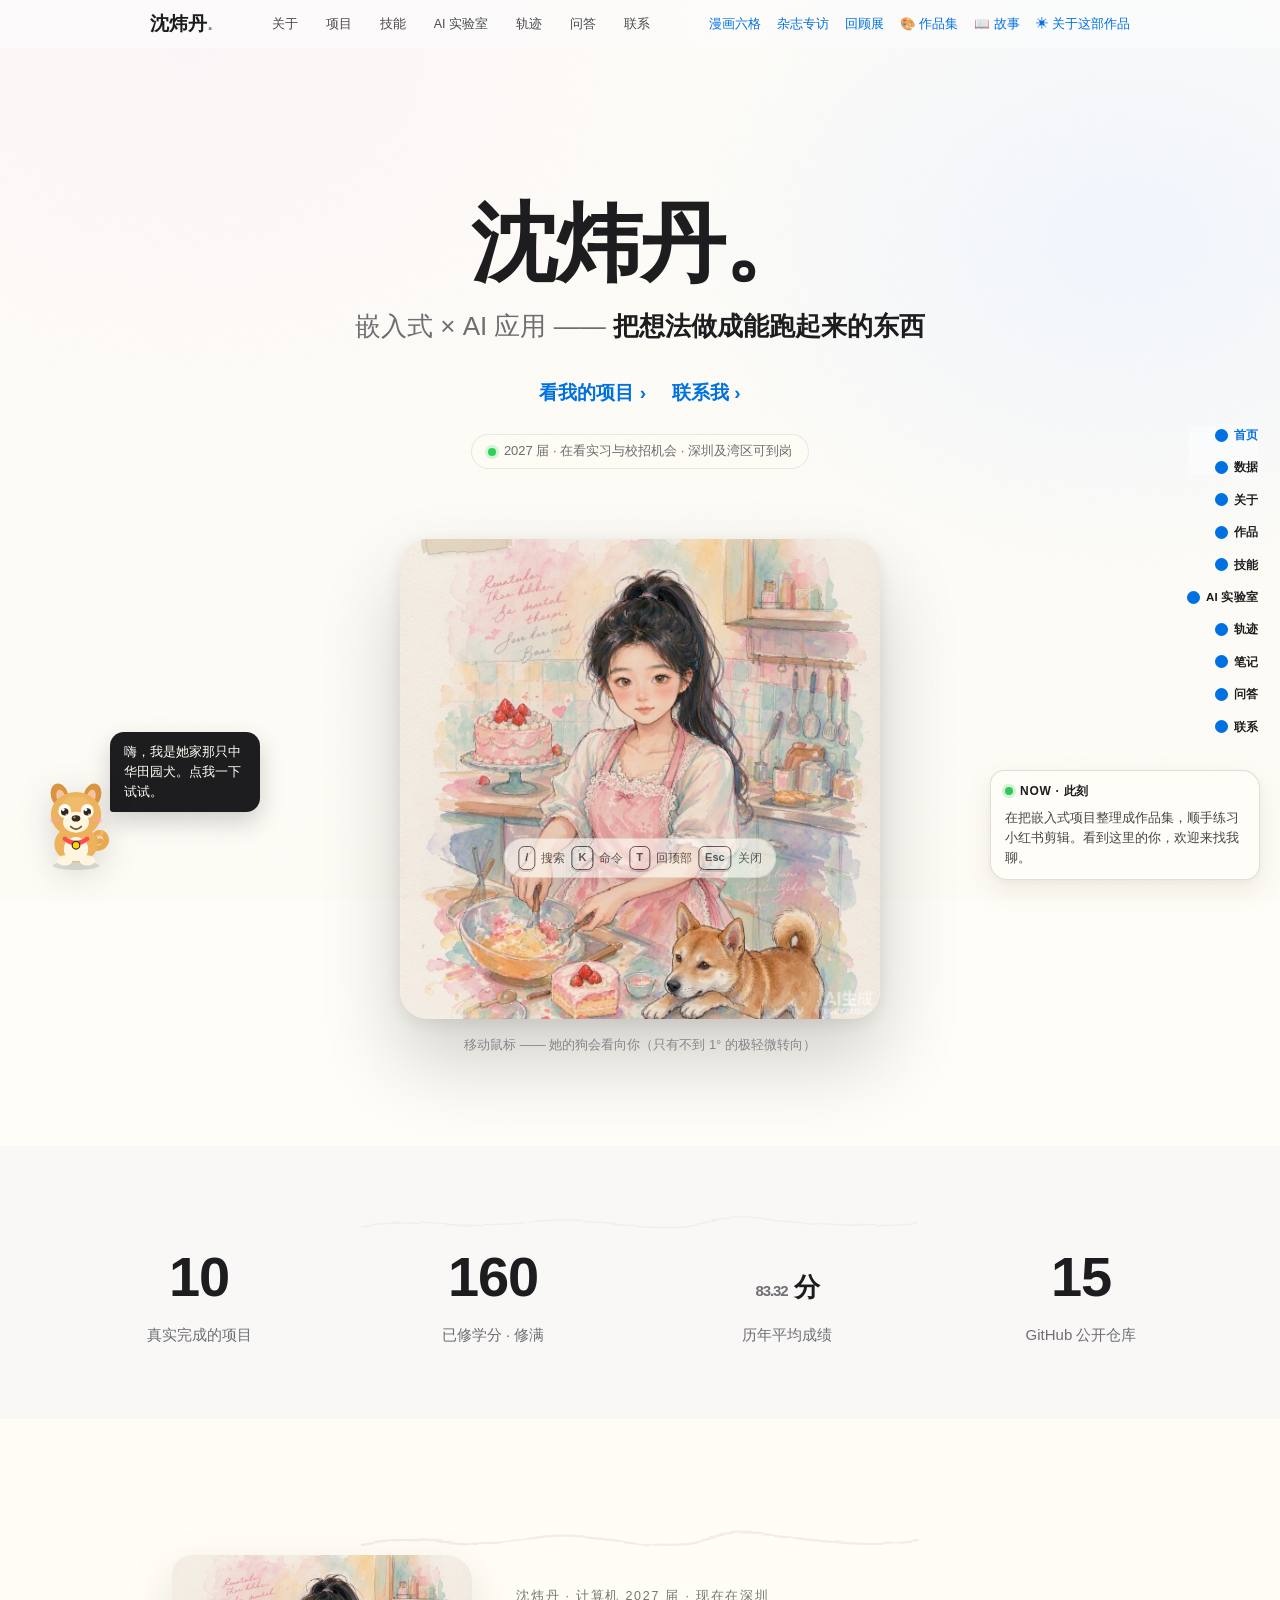
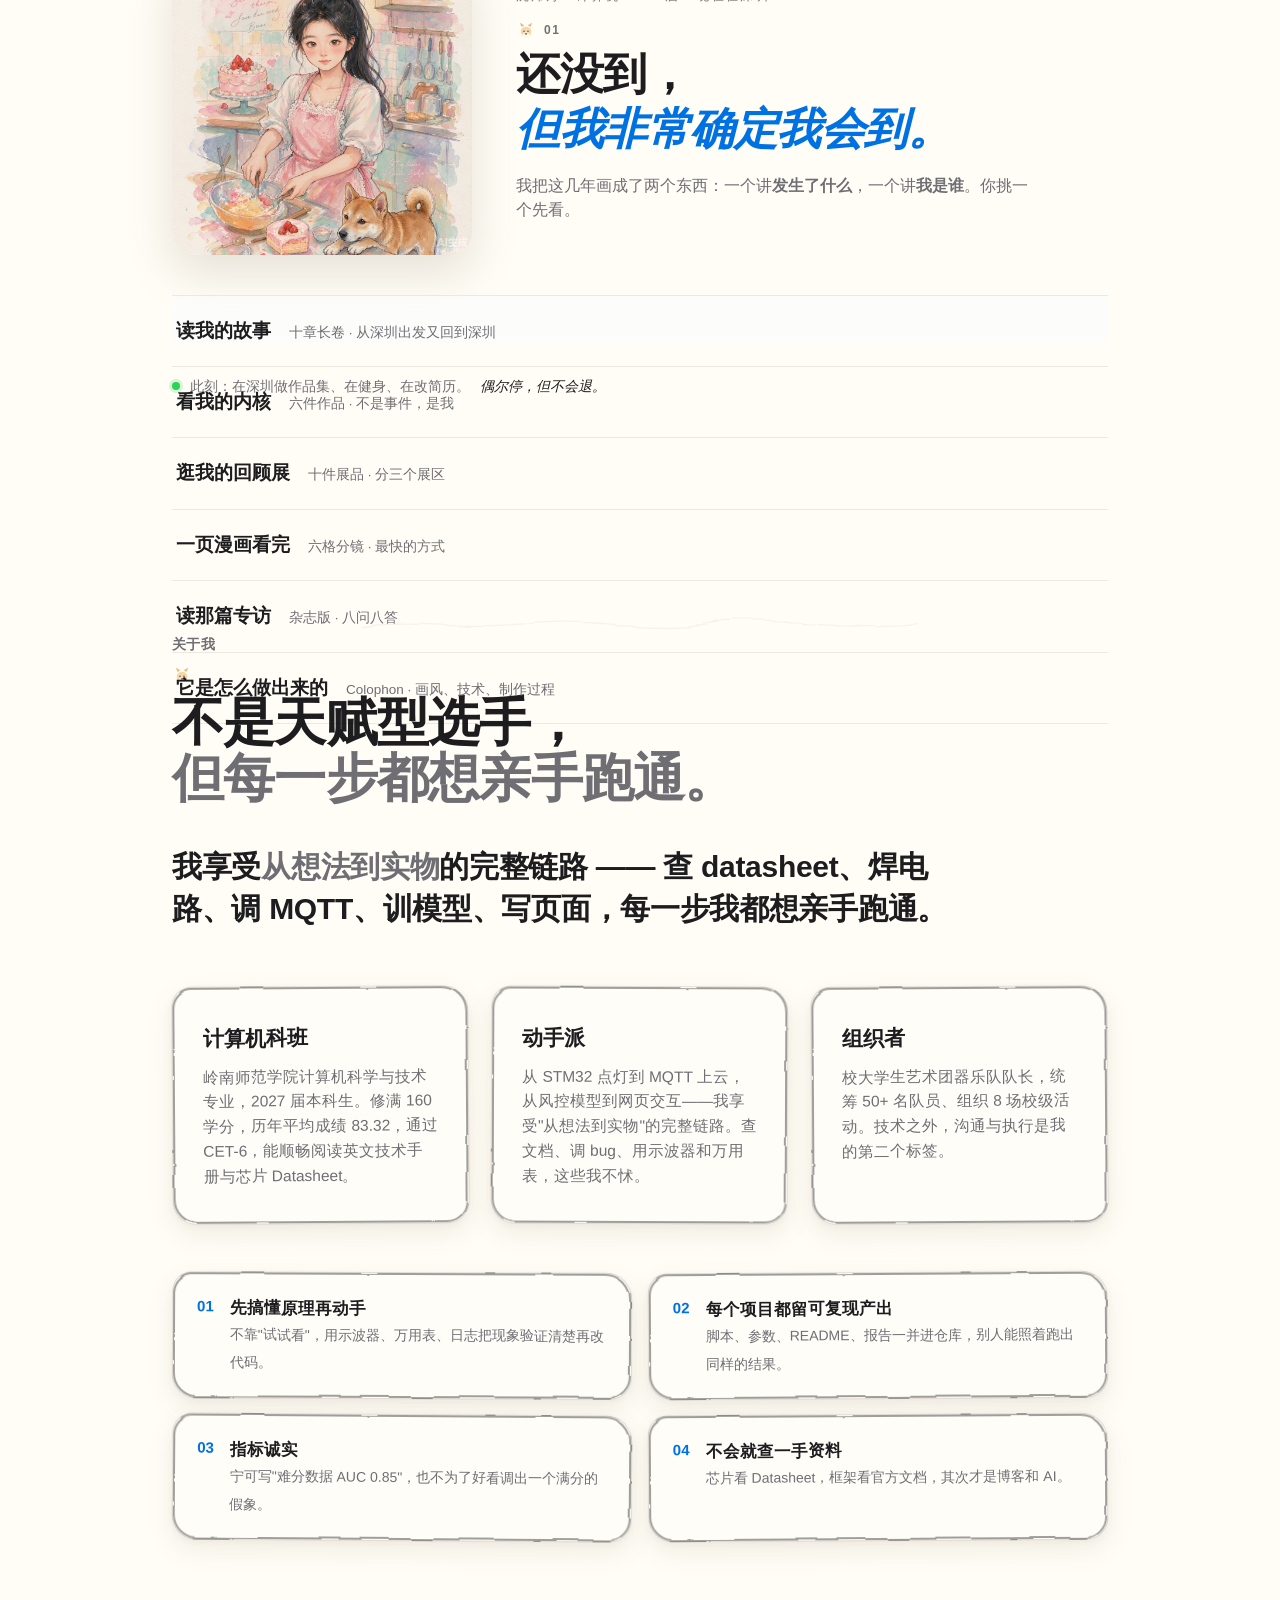
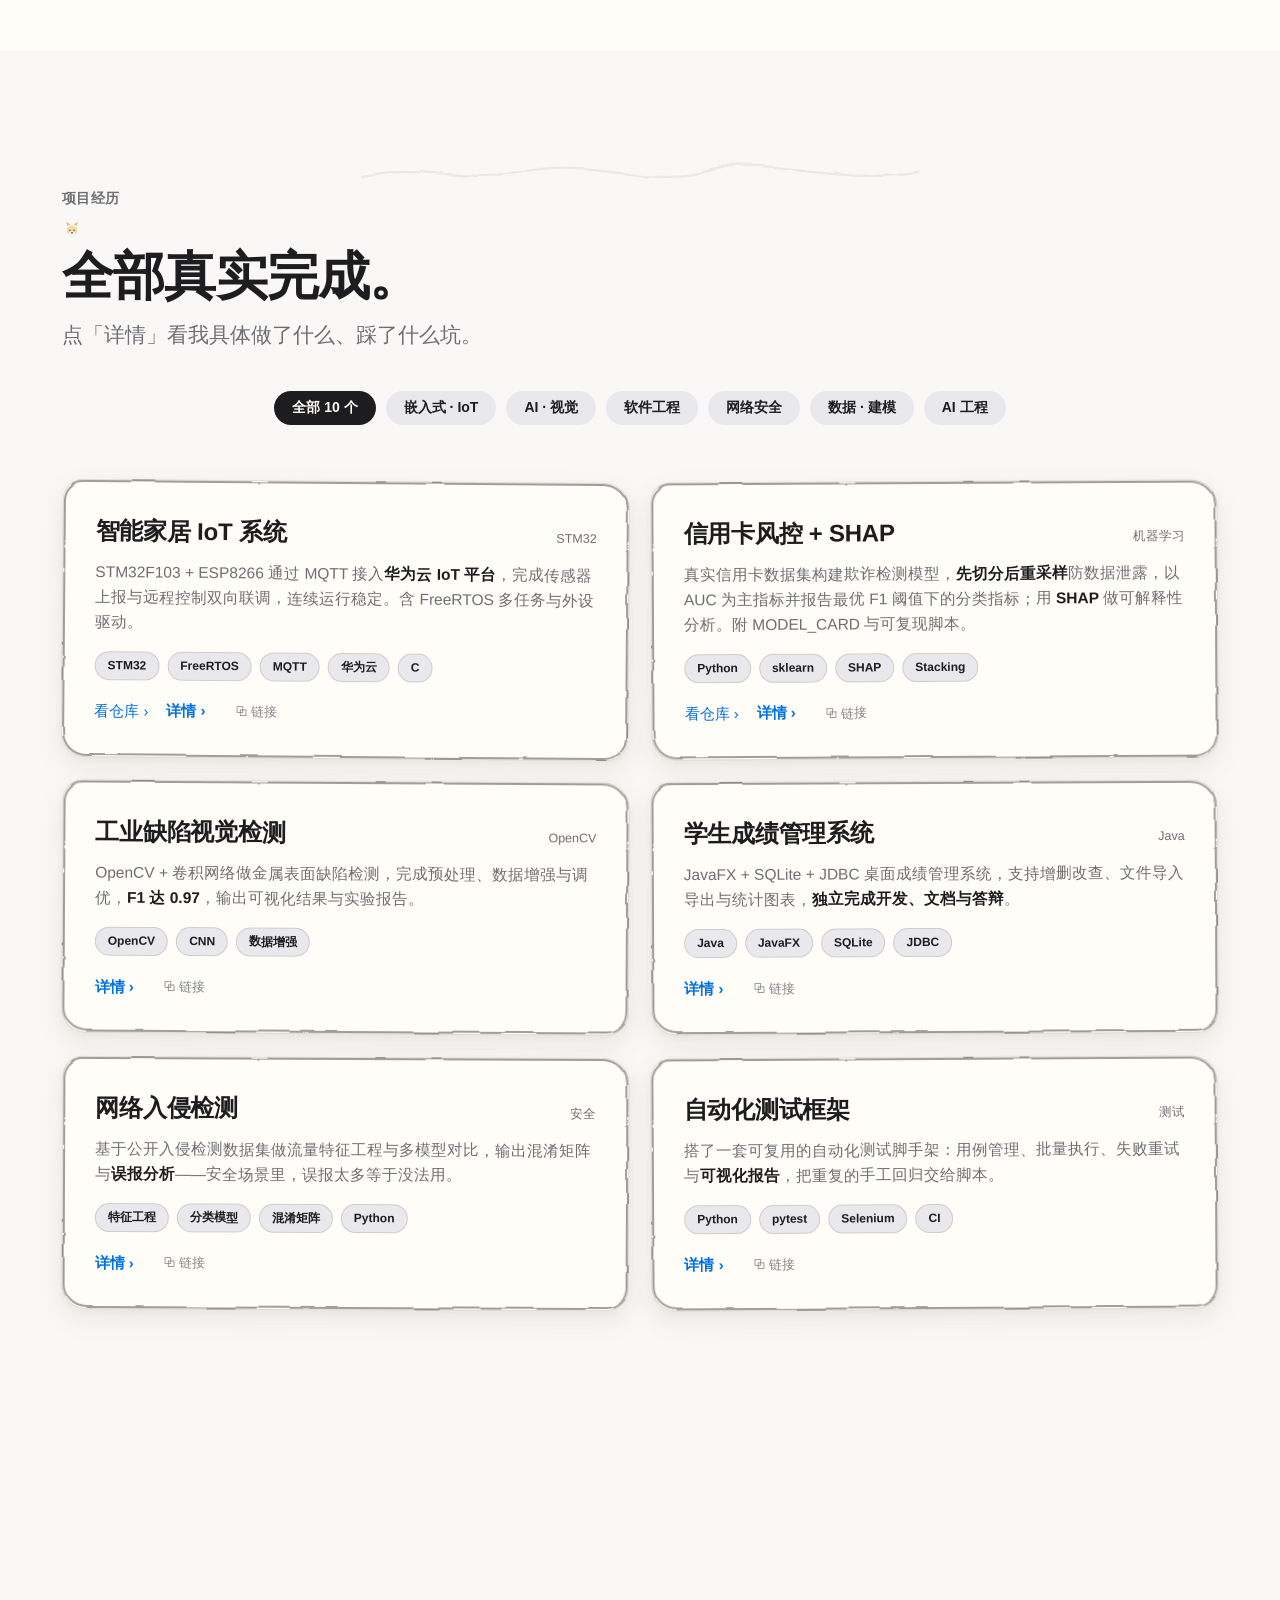
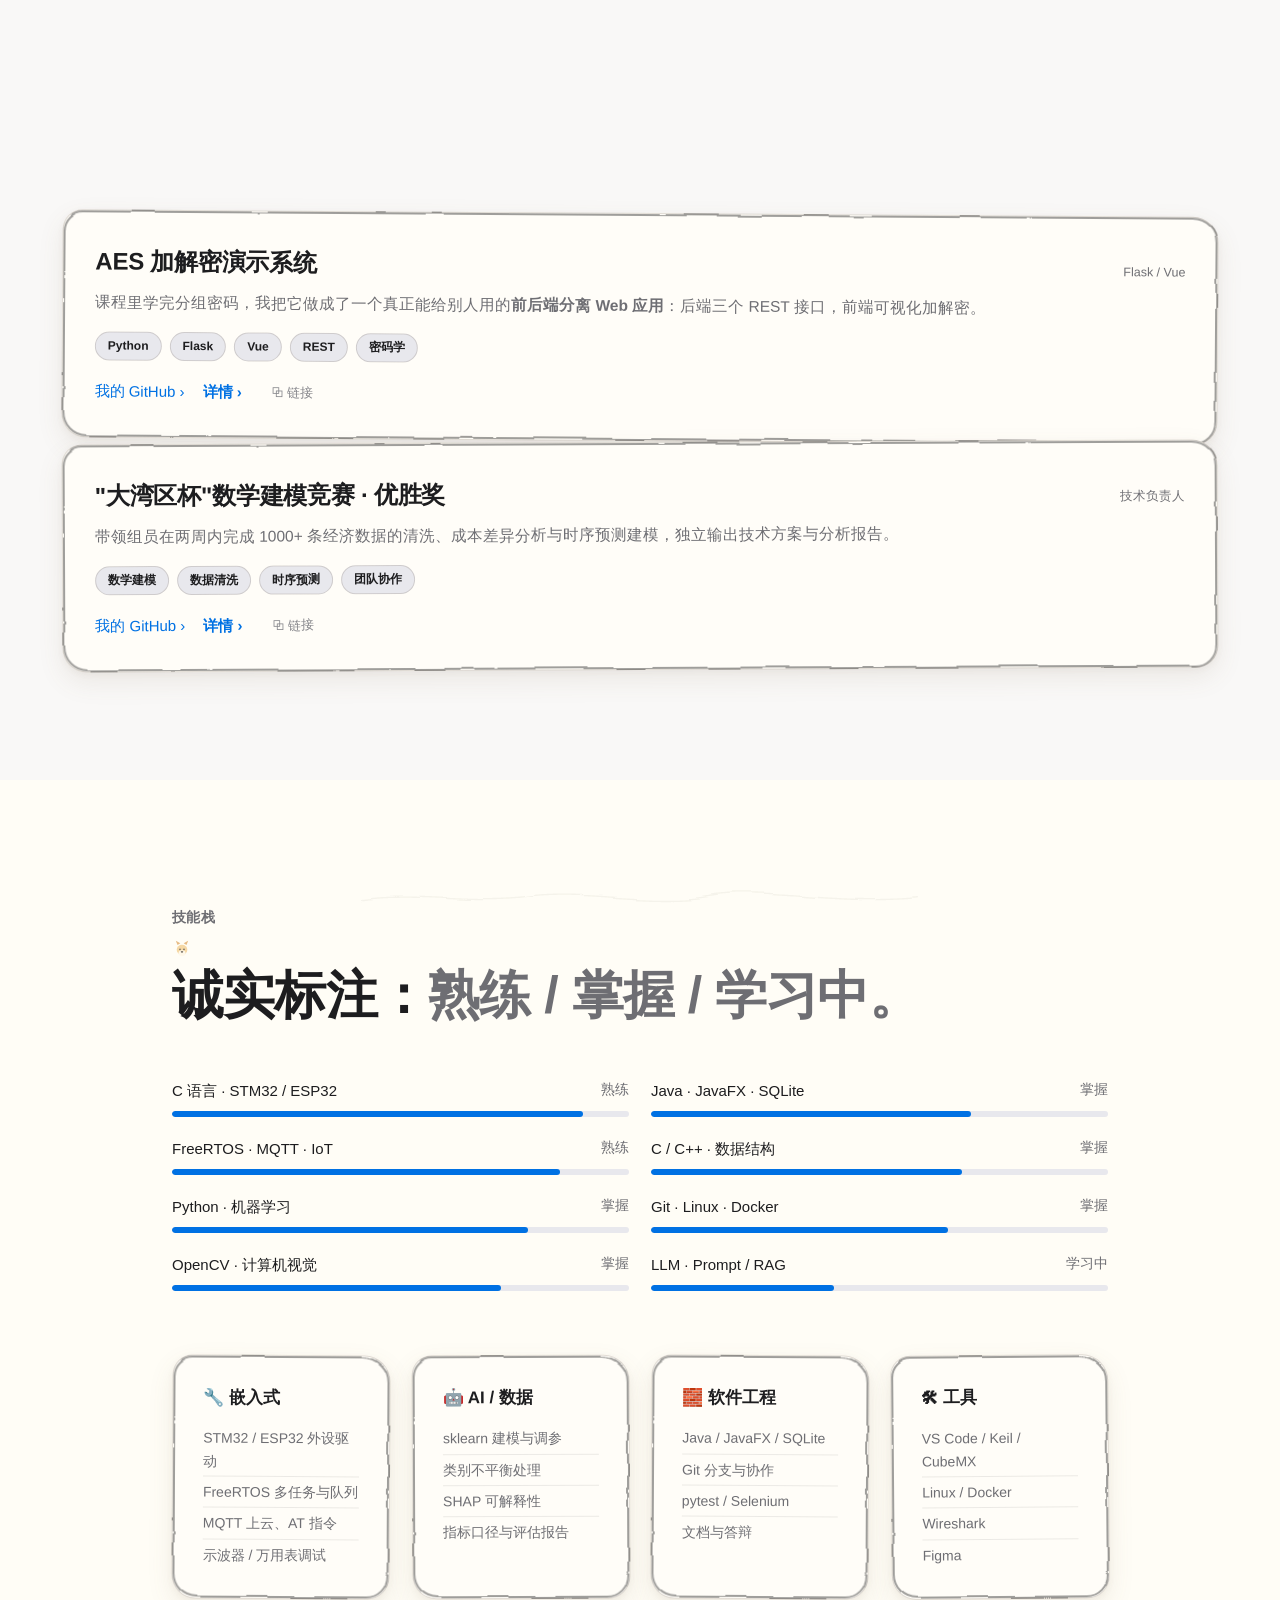
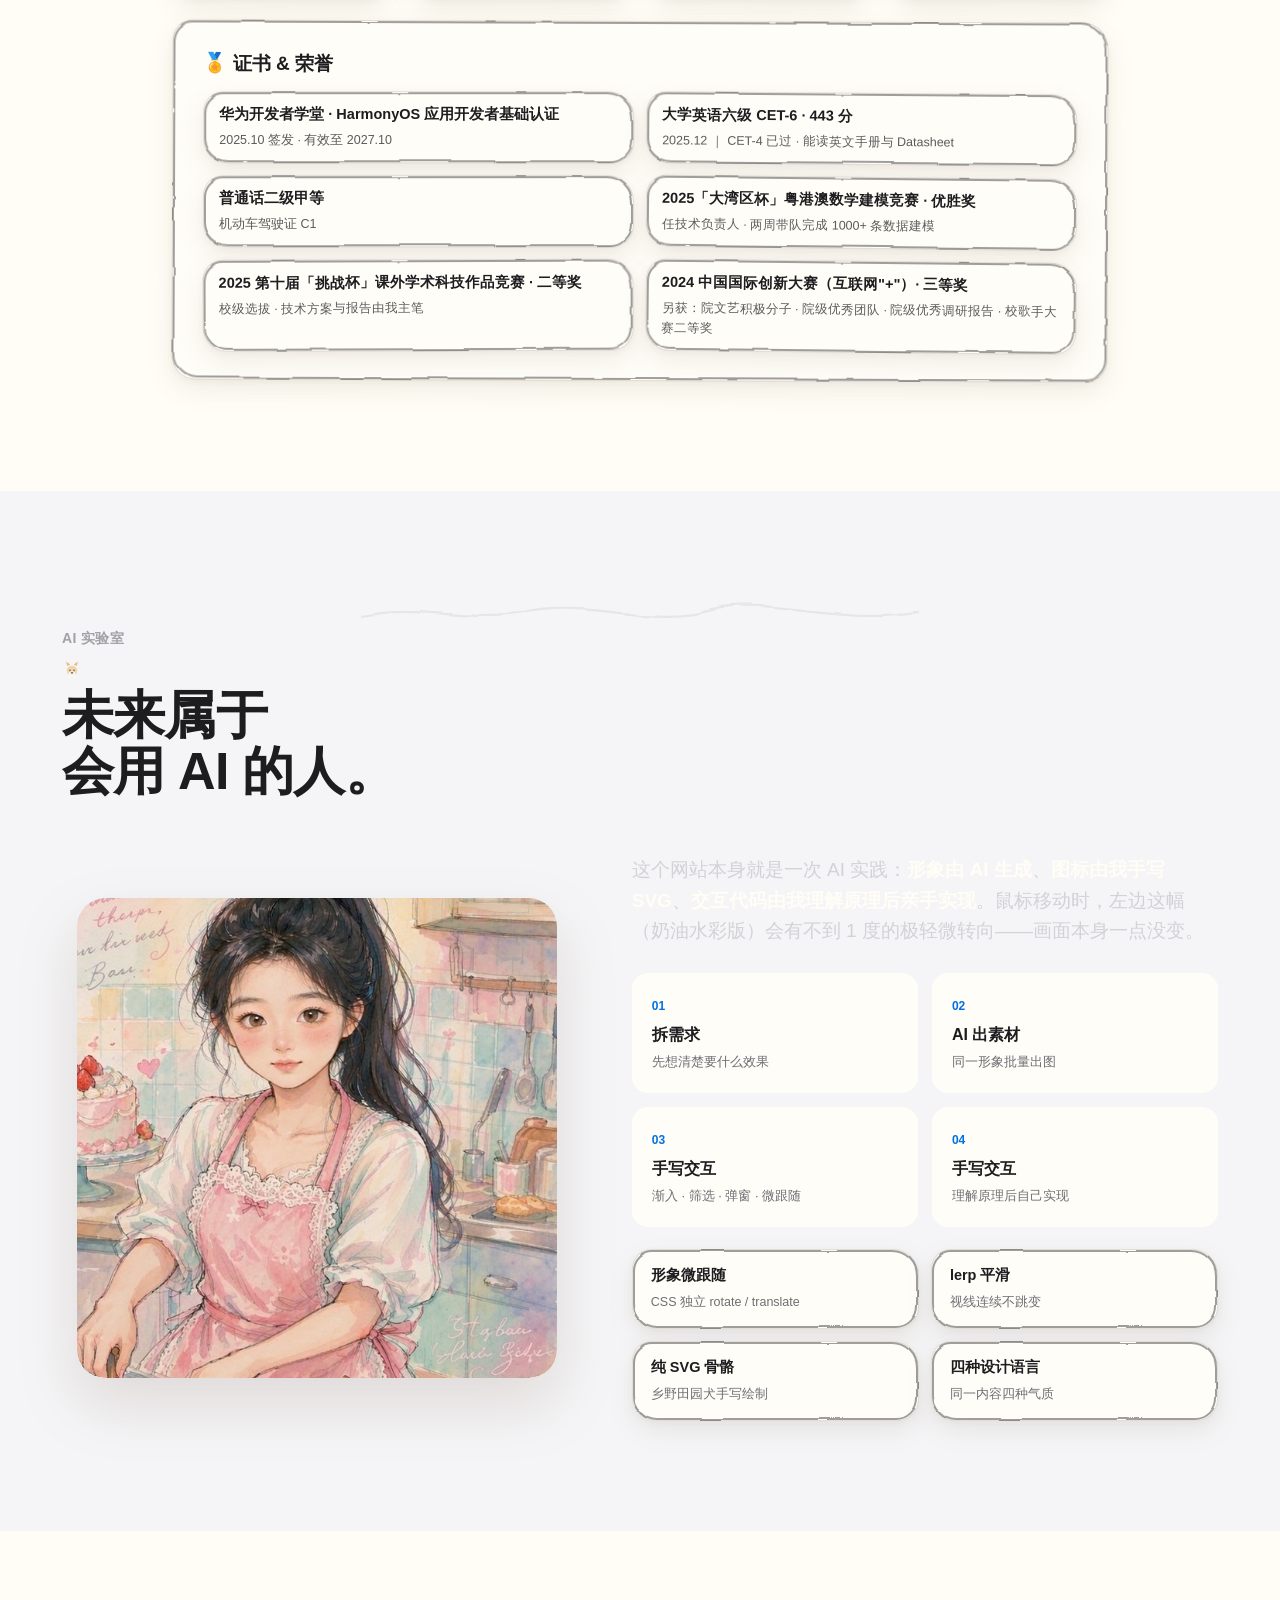
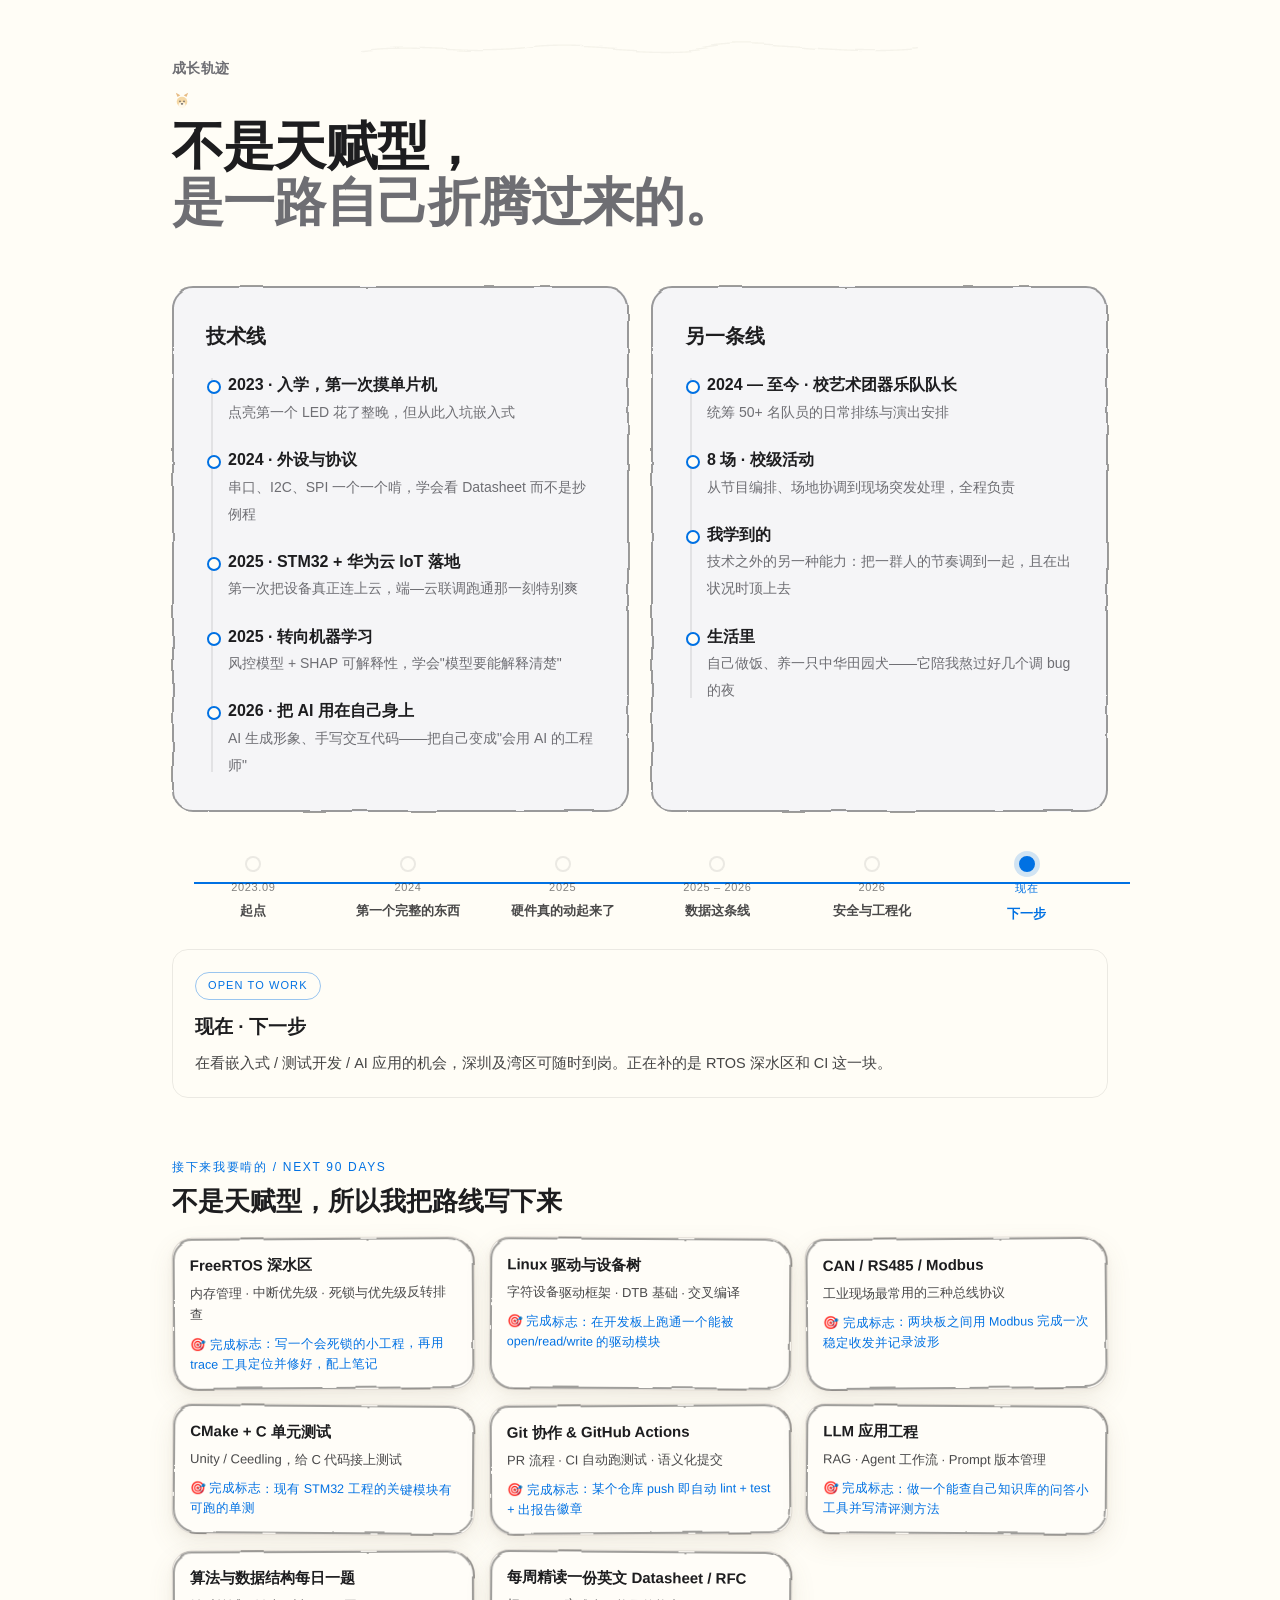
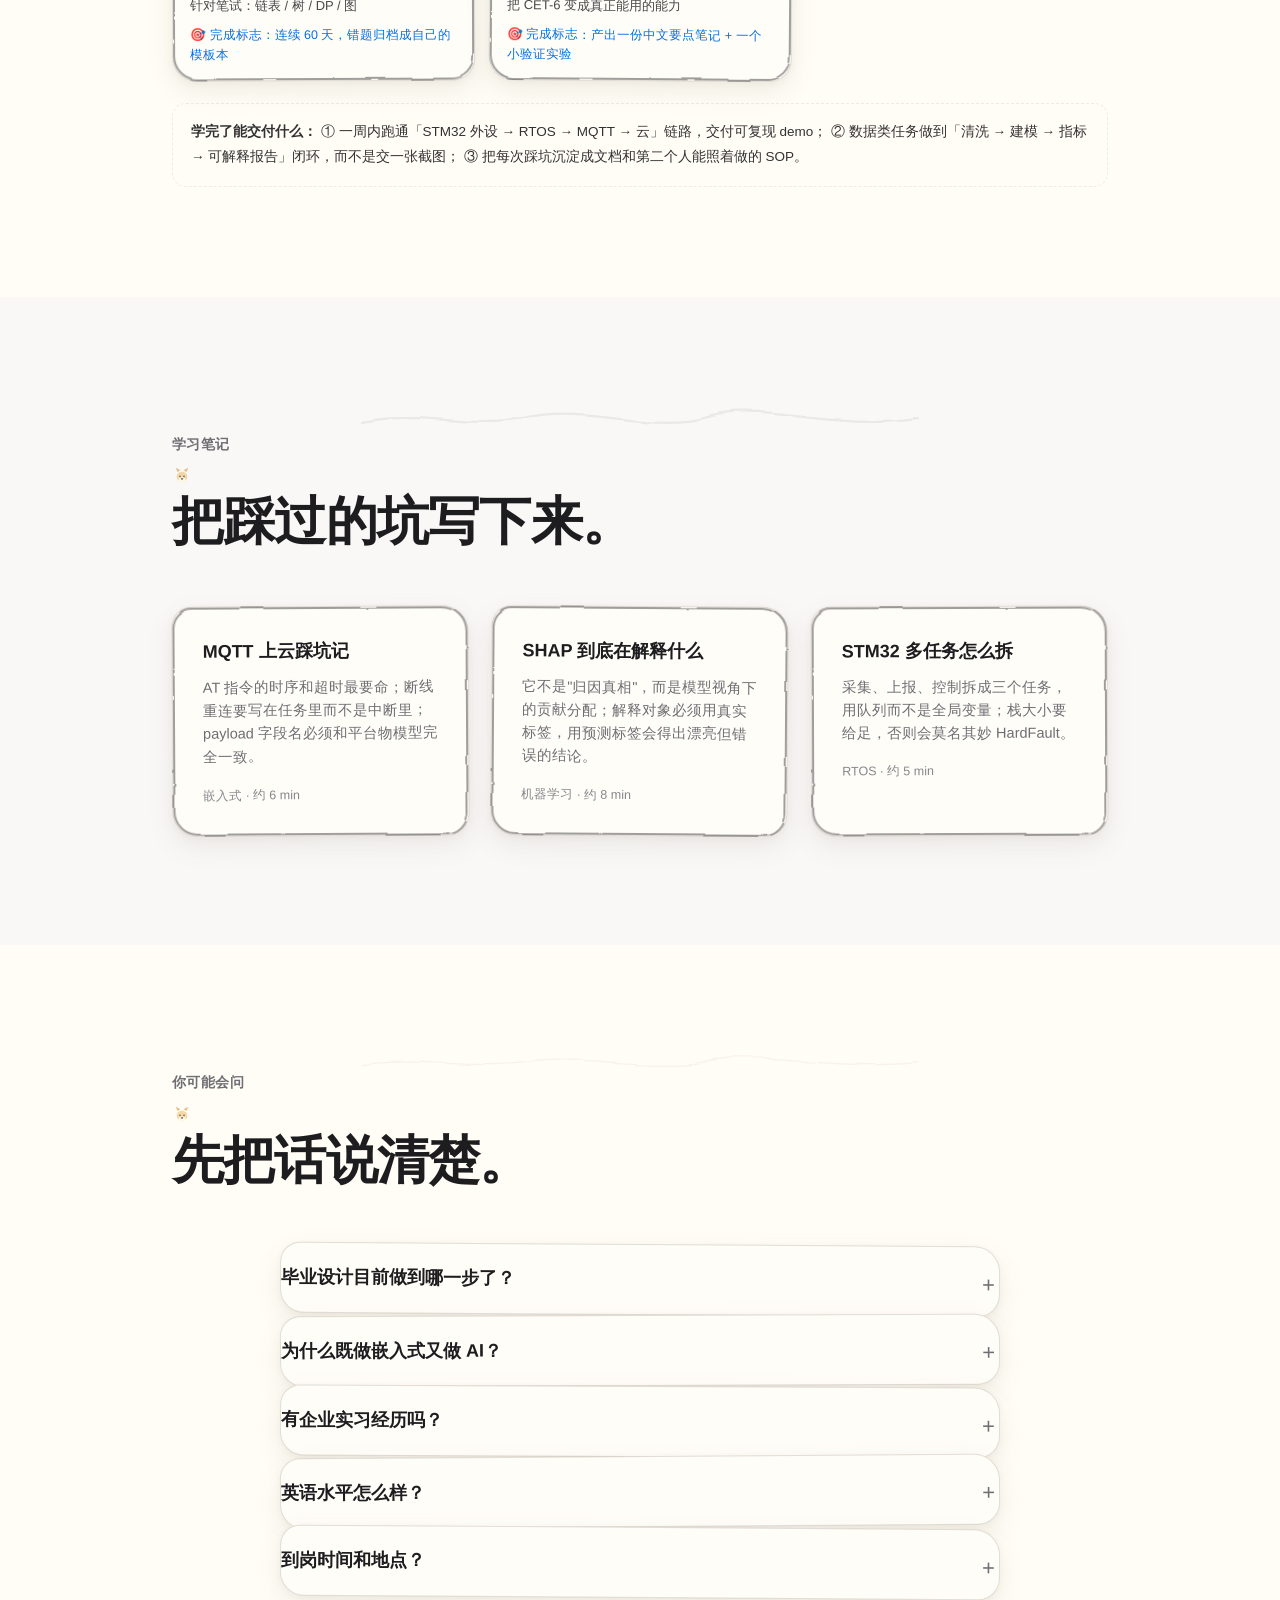
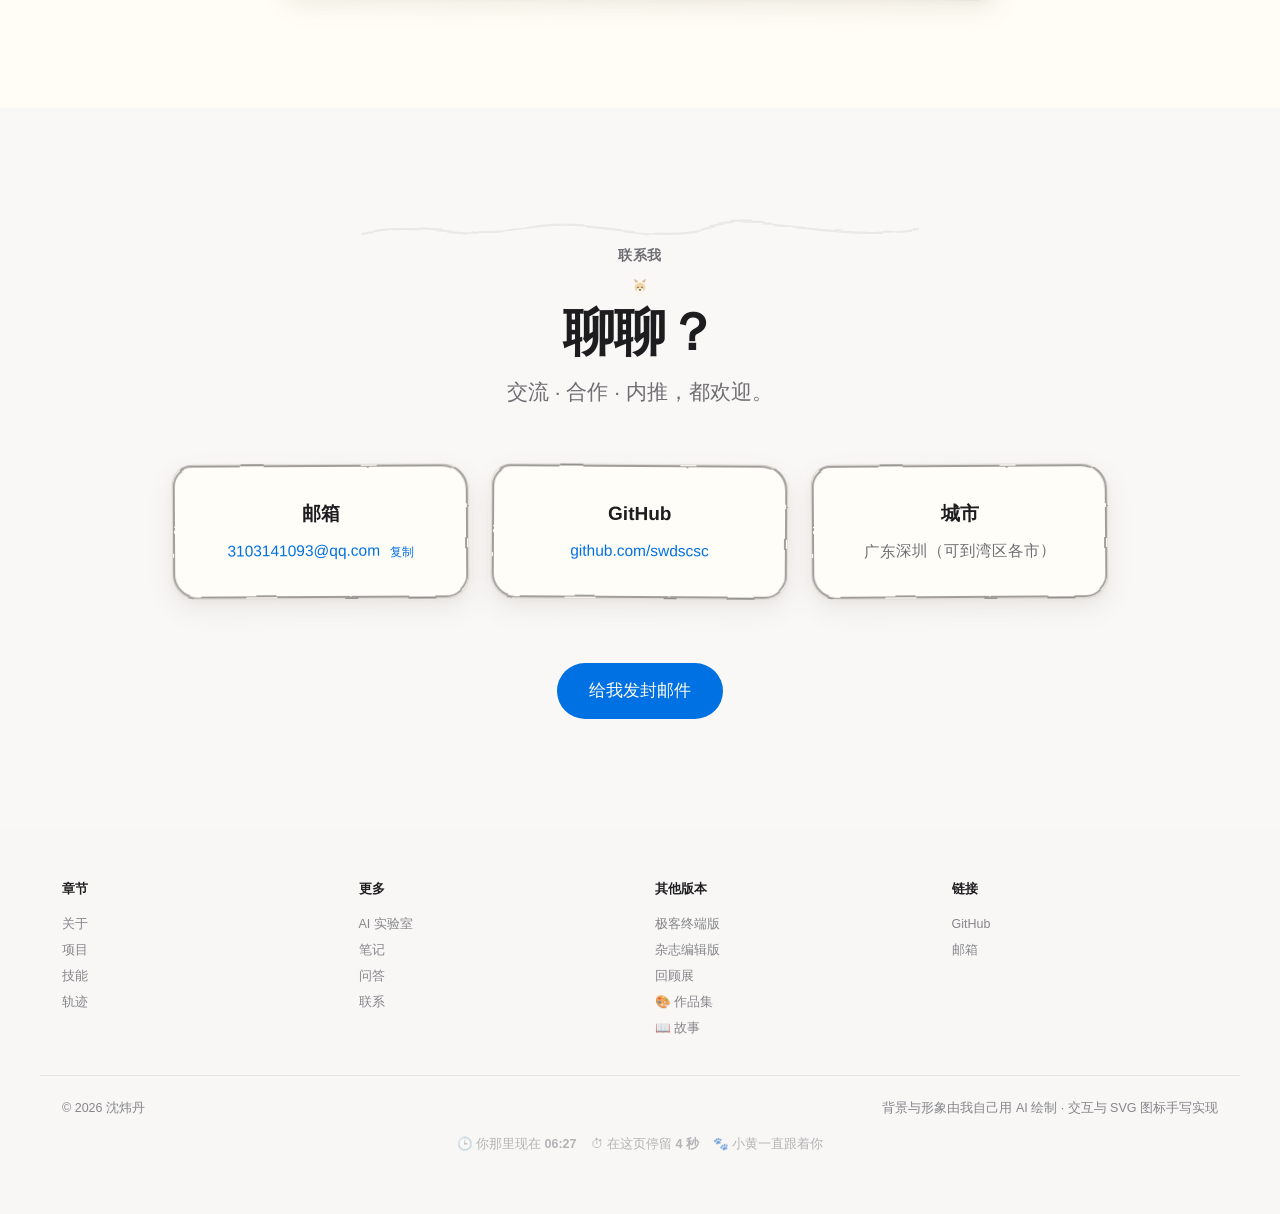
==== commit 1967f893: "publish: 六个版本 · colophon · 手绘滤镜 · 故事页 noindex" ====
--- a/index.html
+++ b/index.html
@@ -1,538 +1,888 @@
-<!DOCTYPE html>
-<html lang="zh-CN">
-<head>
-<meta charset="UTF-8">
-<meta name="viewport" content="width=device-width, initial-scale=1.0">
-<title>沈炜丹 · 个人主页 | Shen Weidan</title>
-<meta name="description" content="沈炜丹 — 计算机科学与技术 2027 届 · 嵌入式 / AI 应用 · 个人作品集">
-<link rel="preconnect" href="https://fonts.googleapis.com">
-<link href="https://fonts.googleapis.com/css2?family=Bangers&family=Archivo+Black&display=swap" rel="stylesheet">
-<style>
-/* ===== 美式漫画 / Western Cartoon 色板 ===== */
-:root{
-  --ink:#0D0B0A;          /* 粗黑线 */
-  --paper:#FFF6E4;        /* 复古奶纸 */
-  --red:#FF3B2F; --yellow:#FFC61A; --teal:#1FBFA8;
-  --magenta:#FF2E88; --blue:#2E77FF; --orange:#FF7A2F;
-  --cream:#FFE7C2;
-  --hard:8px 8px 0 var(--ink);
-  --hard-sm:5px 5px 0 var(--ink);
-}
-body.noir{
-  --paper:#141216; --cream:#1E1A22; --ink:#F2EAD8;
-  --red:#FF5A4E; --yellow:#FFD245; --teal:#3EE0C6;
-  --magenta:#FF5CA8; --blue:#6FA0FF; --orange:#FF9A5C;
-  --hard:8px 8px 0 #000;
-}
-*{box-sizing:border-box;margin:0;padding:0}
-html{scroll-behavior:smooth}
-body{
-  font-family:"Archivo Black","PingFang SC","Microsoft YaHei",sans-serif;
-  font-weight:700;color:var(--ink);background:var(--cream);
-  line-height:1.65;min-height:100vh;overflow-x:hidden;letter-spacing:.3px;
-}
-/* 厚涂纹理层：纸纹 + 颗粒（multiply 叠加） */
-body::before{
-  content:'';position:fixed;inset:0;z-index:200;pointer-events:none;opacity:.30;
-  mix-blend-mode:multiply;
-  background-image:url("data:image/svg+xml,%3Csvg xmlns='http://www.w3.org/2000/svg' width='300' height='300'%3E%3Cfilter id='g'%3E%3CfeTurbulence type='fractalNoise' baseFrequency='0.9' numOctaves='5' stitchTiles='stitch'/%3E%3CfeColorMatrix type='saturate' values='0'/%3E%3C/filter%3E%3Crect width='300' height='300' filter='url(%23g)' opacity='0.55'/%3E%3C/svg%3E");
-}
-/* 半调网点层 halftone */
-body::after{
-  content:'';position:fixed;inset:0;z-index:1;pointer-events:none;opacity:.14;
-  background-image:radial-gradient(circle at center, var(--ink) 1.4px, transparent 1.5px);
-  background-size:11px 11px;
-}
-.wrap{max-width:1020px;margin:0 auto;padding:0 20px;position:relative;z-index:5}
-
-/* 放射线背景块（漫画速度线） */
-.burst{position:fixed;inset:0;z-index:0;pointer-events:none;opacity:.35;
-  background:repeating-conic-gradient(from 0deg at 50% 40%,
-    var(--yellow) 0deg 6deg, transparent 6deg 12deg);
-  animation:spin 90s linear infinite}
-@keyframes spin{to{transform:rotate(360deg)}}
-@media(prefers-reduced-motion:reduce){.burst{animation:none}}
-
-/* 进度条：硬边黑框 */
-#progress{position:fixed;top:0;left:0;height:8px;width:0;z-index:210;
-  background:var(--red);border-bottom:3px solid var(--ink)}
-
-/* ===== 导航 ===== */
-nav{position:sticky;top:0;z-index:150;background:var(--paper);
-  border-bottom:5px solid var(--ink);box-shadow:0 6px 0 rgba(13,11,10,.18)}
-nav .wrap{display:flex;align-items:center;justify-content:space-between;height:64px;gap:10px}
-.logo{font-family:'Bangers',"PingFang SC",sans-serif;font-size:26px;letter-spacing:2px;
-  color:var(--yellow);-webkit-text-stroke:2.5px var(--ink);text-shadow:3px 3px 0 var(--ink)}
-nav .links a{position:relative;color:var(--ink);text-decoration:none;margin-left:16px;
-  font-size:15px;padding:4px 8px;border:3px solid transparent}
-nav .links a:hover{background:var(--yellow);border:3px solid var(--ink);box-shadow:var(--hard-sm);
-  transform:translate(-2px,-2px)}
-#themeBtn{font-family:'Bangers',sans-serif;font-size:18px;background:var(--red);color:var(--paper);
-  border:4px solid var(--ink);box-shadow:var(--hard-sm);border-radius:0;padding:4px 12px;cursor:pointer}
-#themeBtn:active{transform:translate(3px,3px);box-shadow:2px 2px 0 var(--ink)}
-@media(max-width:760px){nav .links{display:none}}
-
-/* ===== HERO ===== */
-header{padding:54px 0 20px;position:relative}
-.hero-grid{display:flex;gap:40px;align-items:center;justify-content:center;flex-wrap:wrap}
-
-.avatar-scene{position:relative}
-.avatar-card{width:300px;height:300px;background:var(--paper);position:relative;overflow:hidden;
-  display:flex;align-items:center;justify-content:center;transform:rotate(-3deg);
-  border:6px solid var(--ink);box-shadow:14px 14px 0 var(--ink);transition:transform .18s ease-out}
-.avatar-card::before{content:'';position:absolute;inset:0;background:var(--magenta);opacity:.22;
-  mix-blend-mode:multiply}
-.avatar-card::after{content:'';position:absolute;inset:0;
-  background-image:radial-gradient(circle at center, var(--ink) 1.6px, transparent 1.7px);
-  background-size:10px 10px;opacity:.18}
-.avatar-card img{position:absolute;width:90%;height:90%;object-fit:contain;opacity:0;transition:opacity .12s}
-.avatar-card img.on{opacity:1}
-.avatar-tip font, .avatar-tip{font-family:'Bangers',"PingFang SC",sans-serif;font-size:15px;
-  color:var(--ink);text-align:center;margin-top:22px;letter-spacing:1px}
-
-.hero-text{max-width:490px}
-.hi{display:inline-block;font-family:'Bangers',sans-serif;font-size:20px;background:var(--red);
-  color:var(--paper);padding:3px 14px;border:4px solid var(--ink);box-shadow:var(--hard-sm);
-  transform:rotate(-2deg);letter-spacing:2px}
-h1{font-size:42px;margin:14px 0 6px;color:var(--yellow);
-  -webkit-text-stroke:3px var(--ink);text-shadow:6px 6px 0 var(--ink)}
-.type-line{font-size:18px;color:var(--ink);min-height:30px;margin:12px 0 18px;background:var(--paper);
-  border:4px solid var(--ink);padding:6px 12px;box-shadow:var(--hard-sm);transform:rotate(1deg)}
-.type-line .cursor{display:inline-block;width:3px;height:20px;background:var(--red);vertical-align:-4px;
-  animation:blink 1s step-end infinite}
-@keyframes blink{50%{opacity:0}}
-.chips{display:flex;flex-wrap:wrap;gap:10px;margin-bottom:22px}
-.chip{background:var(--teal);border:4px solid var(--ink);padding:5px 13px;font-size:13.5px;
-  box-shadow:var(--hard-sm);transform:rotate(-1.5deg)}
-.chip:nth-child(3n+1){background:var(--yellow)}
-.chip:nth-child(3n+2){background:var(--teal)}
-.chip:nth-child(3n){background:var(--orange)}
-.chip:nth-child(4n){transform:rotate(2deg)}
-.btns{display:flex;gap:14px;flex-wrap:wrap}
-.btn{padding:13px 26px;text-decoration:none;font-size:16px;border:5px solid var(--ink);
-  box-shadow:var(--hard);transition:transform .12s,box-shadow .12s}
-.btn-main{background:var(--red);color:var(--paper)}
-.btn-ghost{background:var(--blue);color:var(--paper)}
-.btn:hover{transform:translate(-3px,-3px);box-shadow:12px 12px 0 var(--ink)}
-.btn:active{transform:translate(5px,5px);box-shadow:3px 3px 0 var(--ink)}
-
-/* ===== 区块标题 ===== */
-section{padding:52px 0;position:relative;z-index:5}
-.sec-title{text-align:center;margin-bottom:34px;position:relative}
-.sec-title h2{font-size:30px;display:inline-block;color:var(--paper);
-  -webkit-text-stroke:3px var(--ink);text-shadow:6px 6px 0 var(--ink);padding:2px 14px;
-  background:var(--magenta);border:5px solid var(--ink);box-shadow:var(--hard);transform:rotate(-1.5deg)}
-.sec-title p{margin-top:16px;color:var(--ink);font-size:15px;display:inline-block;
-  background:var(--paper);border:4px solid var(--ink);padding:4px 14px;box-shadow:var(--hard-sm)}
-
-.grid{display:grid;gap:22px}
-.g3{grid-template-columns:repeat(3,1fr)}
-.g2{grid-template-columns:repeat(2,1fr)}
-@media(max-width:820px){.g3,.g2{grid-template-columns:1fr}.hero-grid{gap:26px}}
-
-/* ===== 卡片：粗黑框 + 硬阴影 + 半调网点 ===== */
-.card{background:var(--paper);border:5px solid var(--ink);padding:22px;position:relative;
-  box-shadow:var(--hard);transition:transform .15s,box-shadow .15s}
-.card::after{content:'';position:absolute;right:0;bottom:0;width:70px;height:70px;pointer-events:none;
-  background-image:radial-gradient(circle at center, var(--ink) 1.5px, transparent 1.6px);
-  background-size:9px 9px;opacity:.16}
-.card:hover{transform:translate(-4px,-4px) rotate(-1deg);box-shadow:14px 14px 0 var(--ink)}
-.card h3{font-size:18px;margin-bottom:8px;display:flex;align-items:center;gap:8px}
-.card .tag{display:inline-block;font-size:12px;background:var(--yellow);color:var(--ink);
-  border:3px solid var(--ink);padding:2px 9px;margin:3px 5px 3px 0;box-shadow:3px 3px 0 var(--ink)}
-.card p{font-size:14.5px;font-weight:700;color:var(--ink)}
-.card a{color:var(--ink);text-decoration:none;background:var(--red);color:var(--paper);
-  border:3px solid var(--ink);padding:2px 10px;box-shadow:3px 3px 0 var(--ink);font-size:13.5px}
-.card a:hover{background:var(--yellow);color:var(--ink)}
-
-.c-red{background:var(--red);color:var(--paper)}
-.c-yellow{background:var(--yellow)}
-.c-teal{background:var(--teal);color:var(--paper)}
-.c-blue{background:var(--blue);color:var(--paper)}
-.c-cream{background:var(--cream)}
-.c-mag{background:var(--magenta);color:var(--paper)}
-.c-red p,.c-teal p,.c-blue p,.c-mag p{color:var(--paper)}
-.c-red::after,.c-teal::after,.c-blue::after,.c-mag::after{background-image:radial-gradient(circle at center, var(--paper) 1.5px, transparent 1.6px)}
-
-.proj .top{display:flex;justify-content:space-between;align-items:center;margin-bottom:8px;gap:8px}
-.star{font-family:'Bangers',sans-serif;font-size:17px;background:var(--yellow);color:var(--ink);
-  border:3px solid var(--ink);padding:1px 8px;transform:rotate(3deg);white-space:nowrap}
-.ico{width:36px;height:36px;flex:0 0 36px;transition:transform .2s}
-.card:hover .ico{transform:rotate(-12deg) scale(1.15)}
-
-/* 技能条：硬边 */
-.skill{margin-bottom:16px}
-.skill .lab{display:flex;justify-content:space-between;font-size:14.5px;margin-bottom:6px}
-.bar{height:16px;border:4px solid var(--ink);background:var(--cream);box-shadow:4px 4px 0 var(--ink)}
-.bar i{display:block;height:100%;width:0;transition:width 1.2s cubic-bezier(.2,.9,.3,1);
-  border-right:4px solid var(--ink)}
-.s1{background:var(--red)} .s2{background:var(--teal)} .s3{background:var(--yellow)} .s4{background:var(--magenta)}
-
-/* 时间线 */
-.tl{border-left:6px solid var(--ink);padding-left:24px}
-.tl .item{position:relative;margin-bottom:22px}
-.tl .item::before{content:'';position:absolute;left:-38px;top:4px;width:18px;height:18px;
-  background:var(--yellow);border:4px solid var(--ink);transform:rotate(45deg)}
-.tl b{display:block;font-size:16px}
-.tl span{font-size:14px;opacity:.85}
-
-/* AI 区：漫画爆炸框 */
-.ai-box{background:var(--yellow);border:6px solid var(--ink);padding:34px;box-shadow:14px 14px 0 var(--ink);
-  position:relative;transform:rotate(-1deg)}
-.ai-box h2{color:var(--paper);-webkit-text-stroke:2.5px var(--ink);text-shadow:4px 4px 0 var(--ink);font-size:26px}
-.ai-box p{font-size:14.5px;margin-top:8px}
-.ai-grid{display:grid;grid-template-columns:repeat(3,1fr);gap:16px;margin-top:20px}
-@media(max-width:820px){.ai-grid{grid-template-columns:1fr}}
-.ai-item{background:var(--paper);border:4px solid var(--ink);padding:15px;box-shadow:var(--hard-sm)}
-.ai-item b{display:block;margin-bottom:4px}
-.ai-item span{font-size:13.5px}
-
-/* 拟声词贴纸 */
-.boom{position:absolute;font-family:'Bangers',sans-serif;font-size:30px;color:var(--yellow);
-  -webkit-text-stroke:2.5px var(--ink);text-shadow:5px 5px 0 var(--ink);z-index:6;pointer-events:none;
-  transform:rotate(-12deg);letter-spacing:1px}
-.boom.b2{color:var(--magenta)} .boom.b3{color:var(--teal)} .boom.b4{color:var(--orange)}
-
-/* 锯齿分隔 */
-.zig{line-height:0}
-.zig svg{width:100%;height:34px;display:block}
-
-/* 便签 → 漫画贴纸卡 */
-.note{transform:rotate(-2.5deg)}
-.note:nth-child(2){transform:rotate(2deg)}
-.note:nth-child(3){transform:rotate(-1.5deg)}
-
-footer{padding:40px 0 80px;text-align:center;position:relative;z-index:5;font-size:14px}
-footer span{display:inline-block;background:var(--paper);border:4px solid var(--ink);padding:8px 18px;
-  box-shadow:var(--hard-sm)}
-footer a{color:var(--red)}
-
-/* ===== 漫画对话气泡 + 狗 ===== */
-#dogBox{position:fixed;right:16px;bottom:16px;z-index:160;display:flex;align-items:flex-end;gap:10px;
-  cursor:pointer;user-select:none}
-#dogTalk{position:relative;max-width:210px;background:var(--paper);border:5px solid var(--ink);
-  padding:10px 14px;font-size:13.5px;box-shadow:var(--hard-sm);line-height:1.5}
-#dogTalk::after{content:'';position:absolute;left:-16px;bottom:14px;width:18px;height:18px;
-  background:var(--paper);border-left:5px solid var(--ink);border-bottom:5px solid var(--ink);
-  transform:rotate(45deg)}
-#dogBox svg{width:78px;height:78px;background:var(--paper);border:5px solid var(--ink);
-  box-shadow:var(--hard-sm);padding:3px;transition:transform .18s}
-#dogBox:hover svg{transform:rotate(-8deg) scale(1.06)}
-#dogBox:active svg{transform:translate(4px,4px) rotate(6deg)}
-@media(max-width:620px){#dogBox{right:8px;bottom:8px}#dogBox svg{width:56px;height:56px}#dogTalk{display:none}}
-
-.paw{position:fixed;z-index:155;pointer-events:none;font-size:16px;animation:pawFade .9s ease forwards}
-@keyframes pawFade{0%{transform:scale(.3) rotate(var(--r,0deg));opacity:1}
-  100%{transform:scale(1.15) rotate(var(--r,0deg));opacity:0}}
-
-.reveal{opacity:0;transform:scale(.9) rotate(-2deg);transition:opacity .45s,transform .45s cubic-bezier(.34,1.7,.5,1)}
-.reveal.in{opacity:1;transform:none}
-</style>
-</head>
-<body>
-
-<div id="progress"></div>
-<div class="burst"></div>
-
-<nav>
-  <div class="wrap">
-    <div class="logo">SWD!</div>
-    <div class="links">
-      <a href="#about">关于</a><a href="#projects">项目</a><a href="#skills">技能</a>
-      <a href="#path">轨迹</a><a href="#ai">AI 实验室</a><a href="#contact">联系</a>
-    </div>
-    <button id="themeBtn" title="切换日间/暗黑漫画">NOIR</button>
-  </div>
-</nav>
-
-<header>
-  <div class="wrap hero-grid">
-
-    <div class="avatar-scene">
-      <div class="avatar-card" id="avatarCard">
-        <img src="assets/avatar-look-left.png"   id="fL" alt="向左看">
-        <img src="assets/avatar-look-center.png" id="fC" class="on" alt="正视">
-        <img src="assets/avatar-look-right.png"  id="fR" alt="向右看">
-      </div>
-      <div class="avatar-tip">她一直盯着你的鼠标看</div>
-    </div>
-
-    <div class="hero-text">
-      <span class="hi">HELLO, I'M</span>
-      <h1>沈炜丹</h1>
-      <div class="type-line"><span id="typed"></span><span class="cursor"></span></div>
-      <div class="chips">
-        <span class="chip">计科 · 2027 届</span>
-        <span class="chip">湖南岳阳 → 深圳</span>
-        <span class="chip">嵌入式 / AI / 测试</span>
-        <span class="chip">会写代码也会做饭</span>
-        <span class="chip">和狗一起改 bug</span>
-      </div>
-      <div class="btns">
-        <a class="btn btn-main" href="#projects">看我的项目 →</a>
-        <a class="btn btn-ghost" href="https://github.com/swdscsc" target="_blank">GitHub</a>
-      </div>
-    </div>
-
-  </div>
-</header>
-
-<div class="zig"><svg viewBox="0 0 1200 34" preserveAspectRatio="none" aria-hidden="true">
-  <path d="M0 34 L50 0 L100 34 L150 0 L200 34 L250 0 L300 34 L350 0 L400 34 L450 0 L500 34 L550 0 L600 34 L650 0 L700 34 L750 0 L800 34 L850 0 L900 34 L950 0 L1000 34 L1050 0 L1100 34 L1150 0 L1200 34 Z"
-    fill="#FF3B2F" stroke="#0D0B0A" stroke-width="5"/></svg></div>
-
-<section id="about">
-  <div class="wrap" style="position:relative">
-    <div class="boom" style="left:-4px;top:8px">WOW!</div>
-    <div class="sec-title"><h2>关于我</h2></div>
-    <div class="sec-title" style="margin-top:-14px"><p>把想法做成能跑起来的东西，是我最上瘾的事</p></div>
-    <div class="grid g3">
-      <div class="card c-yellow reveal"><h3>🧑‍💻 计算机科班</h3><p>岭南师范学院计算机科学与技术专业，2027 届本科生。修满 160 学分，均分 83+，通过 CET-6，能顺畅阅读英文技术手册与芯片 Datasheet。</p></div>
-      <div class="card c-teal reveal"><h3>⚙️ 动手派</h3><p>从 STM32 点灯到 MQTT 上云，从风控模型到网页交互——我享受"从想法到实物"的完整链路。查文档、调 bug、用示波器和万用表，这些我不怵。</p></div>
-      <div class="card c-mag reveal"><h3>🤝 组织者</h3><p>校大学生艺术团器乐队队长，统筹 50+ 名队员、组织 8 场校级活动。技术之外，沟通与执行是我的第二个标签。</p></div>
-    </div>
-  </div>
-</section>
-
-<div class="zig"><svg viewBox="0 0 1200 34" preserveAspectRatio="none" aria-hidden="true">
-  <path d="M0 0 L50 34 L100 0 L150 34 L200 0 L250 34 L300 0 L350 34 L400 0 L450 34 L500 0 L550 34 L600 0 L650 34 L700 0 L750 34 L800 0 L850 34 L900 0 L950 34 L1000 0 L1050 34 L1100 0 L1150 34 L1200 0 Z"
-    fill="#1FBFA8" stroke="#0D0B0A" stroke-width="5"/></svg></div>
-
-<section id="projects">
-  <div class="wrap" style="position:relative">
-    <div class="boom b2" style="right:-6px;top:6px">BAM!</div>
-    <div class="sec-title"><h2>项目经历</h2></div>
-    <div class="sec-title" style="margin-top:-14px"><p>全部真实完成 · 图标是我手写的 SVG</p></div>
-    <div class="grid g2">
-
-      <div class="card c-cream proj reveal">
-        <div class="top">
-          <h3>
-            <svg class="ico" viewBox="0 0 32 32" fill="none" stroke="#0D0B0A" stroke-width="3" stroke-linecap="round">
-              <path d="M4 14 16 5l12 9"/><path d="M7 14v12h18V14"/><path d="M13 26v-7h6v7"/>
-              <path d="M16 8v3M12 7l1 3M20 7l-1 3" stroke="#FF3B2F"/>
-            </svg>
-            智能家居 IoT 系统
-          </h3><span class="star">STM32</span>
-        </div>
-        <p>STM32F103 + ESP8266 通过 MQTT 接入<b>华为云 IoT 平台</b>，完成传感器上报与远程控制双向联调，连续运行稳定。含 FreeRTOS 多任务与外设驱动。</p>
-        <div style="margin-top:8px"><span class="tag">STM32</span><span class="tag">FreeRTOS</span><span class="tag">MQTT</span><span class="tag">华为云</span><span class="tag">C</span></div>
-        <p style="margin-top:12px"><a href="https://github.com/swdscsc/stm32-esp8266-huaweicloud-iot" target="_blank">看仓库 →</a></p>
-      </div>
-
-      <div class="card c-blue proj reveal">
-        <div class="top">
-          <h3>
-            <svg class="ico" viewBox="0 0 32 32" fill="none" stroke="#0D0B0A" stroke-width="3" stroke-linecap="round">
-              <rect x="4" y="8" width="17" height="12" rx="2"/><path d="M4 13h17"/>
-              <path d="M23 12l5-4v13l-5-3z" stroke="#FFC61A"/>
-            </svg>
-            信用卡风控 + SHAP
-          </h3><span class="star">机器学习</span>
-        </div>
-        <p>真实信用卡数据集构建欺诈检测模型，<b>先切分后重采样</b>防数据泄露，以 AUC 为主指标并报告最优 F1 阈值下的分类指标；用 <b>SHAP</b> 做可解释性分析。附 MODEL_CARD 与可复现脚本。</p>
-        <div style="margin-top:8px"><span class="tag">Python</span><span class="tag">sklearn</span><span class="tag">SHAP</span><span class="tag">Stacking</span></div>
-        <p style="margin-top:12px"><a href="https://github.com/swdscsc" target="_blank">看仓库 →</a></p>
-      </div>
-
-      <div class="card c-yellow proj reveal">
-        <div class="top">
-          <h3>
-            <svg class="ico" viewBox="0 0 32 32" fill="none" stroke="#0D0B0A" stroke-width="3" stroke-linecap="round">
-              <path d="M2 16s5-8 14-8 14 8 14 8-5 8-14 8S2 16 2 16z"/><circle cx="16" cy="16" r="3.5" stroke="#FF2E88"/>
-            </svg>
-            工业缺陷视觉检测
-          </h3><span class="star">OpenCV</span>
-        </div>
-        <p>OpenCV + 卷积网络做金属表面缺陷检测，完成预处理、数据增强与调优，<b>F1 达 0.97</b>，输出可视化结果与实验报告。</p>
-        <div style="margin-top:8px"><span class="tag">OpenCV</span><span class="tag">CNN</span><span class="tag">数据增强</span></div>
-        <p style="margin-top:12px"><a href="https://github.com/swdscsc" target="_blank">看仓库 →</a></p>
-      </div>
-
-      <div class="card c-teal proj reveal">
-        <div class="top">
-          <h3>
-            <svg class="ico" viewBox="0 0 32 32" fill="none" stroke="#0D0B0A" stroke-width="3" stroke-linecap="round">
-              <ellipse cx="16" cy="8" rx="10" ry="4"/><path d="M6 8v16c0 2.2 4.5 4 10 4s10-1.8 10-4V8"/>
-              <path d="M6 16c0 2.2 4.5 4 10 4s10-1.8 10-4" stroke="#FFC61A"/>
-            </svg>
-            学生成绩管理系统
-          </h3><span class="star">Java</span>
-        </div>
-        <p>JavaFX + SQLite + JDBC 桌面成绩管理系统，支持增删改查、文件导入导出与统计图表，<b>独立完成开发、文档与答辩</b>。</p>
-        <div style="margin-top:8px"><span class="tag">Java</span><span class="tag">JavaFX</span><span class="tag">SQLite</span><span class="tag">JDBC</span></div>
-      </div>
-
-    </div>
-  </div>
-</section>
-
-<div class="zig"><svg viewBox="0 0 1200 34" preserveAspectRatio="none" aria-hidden="true">
-  <path d="M0 34 L50 0 L100 34 L150 0 L200 34 L250 0 L300 34 L350 0 L400 34 L450 0 L500 34 L550 0 L600 34 L650 0 L700 34 L750 0 L800 34 L850 0 L900 34 L950 0 L1000 34 L1050 0 L1100 34 L1150 0 L1200 34 Z"
-    fill="#FFC61A" stroke="#0D0B0A" stroke-width="5"/></svg></div>
-
-<section id="skills">
-  <div class="wrap" style="position:relative">
-    <div class="boom b3" style="left:0;top:4px">POW!</div>
-    <div class="sec-title"><h2>技能栈</h2></div>
-    <div class="sec-title" style="margin-top:-14px"><p>诚实标注：熟练 / 掌握 / 学习中</p></div>
-    <div class="grid g2" id="skillBox">
-      <div class="card c-red">
-        <div class="skill"><div class="lab"><span>C 语言 · STM32 / ESP32</span><span>熟练</span></div><div class="bar"><i class="s1" data-w="90%"></i></div></div>
-        <div class="skill"><div class="lab"><span>FreeRTOS · MQTT · IoT</span><span>熟练</span></div><div class="bar"><i class="s3" data-w="85%"></i></div></div>
-        <div class="skill"><div class="lab"><span>Python · 机器学习</span><span>掌握</span></div><div class="bar"><i class="s2" data-w="78%"></i></div></div>
-        <div class="skill"><div class="lab"><span>OpenCV · 计算机视觉</span><span>掌握</span></div><div class="bar"><i class="s4" data-w="72%"></i></div></div>
-      </div>
-      <div class="card c-cream">
-        <div class="skill"><div class="lab"><span>Java · JavaFX · SQLite</span><span>掌握</span></div><div class="bar"><i class="s3" data-w="70%"></i></div></div>
-        <div class="skill"><div class="lab"><span>C / C++ · 数据结构</span><span>掌握</span></div><div class="bar"><i class="s2" data-w="68%"></i></div></div>
-        <div class="skill"><div class="lab"><span>Git · Linux · Docker</span><span>掌握</span></div><div class="bar"><i class="s1" data-w="65%"></i></div></div>
-        <div class="skill"><div class="lab"><span>LLM · Prompt / RAG</span><span>学习中</span></div><div class="bar"><i class="s4" data-w="40%"></i></div></div>
-      </div>
-    </div>
-  </div>
-</section>
-
-<section id="path">
-  <div class="wrap" style="position:relative">
-    <div class="boom b4" style="right:0;top:2px">ZOOM!</div>
-    <div class="sec-title"><h2>成长轨迹</h2></div>
-    <div class="sec-title" style="margin-top:-14px"><p>不是天赋型，是一路自己折腾过来的</p></div>
-    <div class="card c-cream reveal" style="max-width:740px;margin:0 auto">
-      <div class="tl">
-        <div class="item"><b>2023 · 入学，第一次摸单片机</b><span>点亮第一个 LED 花了整晚，但从此入坑嵌入式</span></div>
-        <div class="item"><b>2024 · 艺术团器乐队队长</b><span>统筹 50+ 人、8 场校级活动，学会带团队和抗压</span></div>
-        <div class="item"><b>2025 · STM32 + 华为云 IoT 落地</b><span>第一次把设备真正连上云，端—云联调跑通那一刻特别爽</span></div>
-        <div class="item"><b>2025 · 转向机器学习</b><span>风控模型 + SHAP 可解释性，学会"模型要能解释清楚"</span></div>
-        <div class="item"><b>2026 · 用 AI 做自己的网站</b><span>AI 生成形象、手写交互代码——把自己变成"会用 AI 的工程师"</span></div>
-      </div>
-    </div>
-  </div>
-</section>
-
-<section id="ai">
-  <div class="wrap">
-    <div class="ai-box reveal">
-      <h2>AI 实验室</h2>
-      <p>这个网站本身就是一次 AI 实践：<b>形象由 AI 生成</b>（3 帧朝向，鼠标切换）、<b>图标由我手写 SVG</b>、<b>交互代码由我理解原理后亲手调整</b>。我相信未来属于「会用 AI 的人」，而我正把自己变成这种人。</p>
-      <div class="ai-grid">
-        <div class="ai-item"><b>AI 个人 IP 形象</b><span>同一形象多个朝向，形成视觉记忆点</span></div>
-        <div class="ai-item"><b>头随鼠标转</b><span>3 帧朝向图 + 方向判断切换</span></div>
-        <div class="ai-item"><b>狗跟班表情团</b><span>5 种手绘表情，会跟着你说台词</span></div>
-        <div class="ai-item"><b>爪印轨迹</b><span>鼠标走过的路会留下小爪印</span></div>
-        <div class="ai-item"><b>手写 SVG 图标</b><span>不用素材库，图标全部自己画</span></div>
-        <div class="ai-item"><b>日间 / 暗黑漫画</b><span>右上角 NOIR 一键切换</span></div>
-      </div>
-    </div>
-  </div>
-</section>
-
-<section id="contact">
-  <div class="wrap">
-    <div class="sec-title"><h2>联系我</h2></div>
-    <div class="sec-title" style="margin-top:-14px"><p>欢迎交流 · 合作 · 内推</p></div>
-    <div class="grid g3">
-      <div class="card c-yellow note reveal" style="text-align:center"><h3>📧 邮箱</h3><p style="margin-top:6px"><a href="mailto:3103141093@qq.com">3103141093@qq.com</a></p></div>
-      <div class="card c-teal note reveal" style="text-align:center"><h3>🐙 GitHub</h3><p style="margin-top:6px"><a href="https://github.com/swdscsc" target="_blank">github.com/swdscsc</a></p></div>
-      <div class="card c-mag note reveal" style="text-align:center"><h3>📍 城市</h3><p style="margin-top:6px">广东深圳（可到湾区各市）</p></div>
-    </div>
-    <div style="text-align:center;margin-top:30px">
-      <span style="display:inline-block;background:var(--paper);border:5px solid var(--ink);
-        box-shadow:var(--hard-sm);padding:8px 16px;font-size:14px">
-        🐾 移动鼠标留爪印 · 点右下角的狗它会说话
-      </span>
-    </div>
-  </div>
-</section>
-
-<footer><span>© 2026 沈炜丹 · 在漫画格子里写代码 · <a href="https://github.com/swdscsc" target="_blank">GitHub</a></span></footer>
-
-<div id="dogBox" title="点我说话">
-  <div id="dogTalk">汪！欢迎来到我的漫画世界！</div>
-  <svg id="dogFace" viewBox="0 0 64 64" fill="none" aria-label="大黄狗">
-    <ellipse cx="32" cy="36" rx="21" ry="19" fill="#FFC61A" stroke="#0D0B0A" stroke-width="3.5"/>
-    <path d="M12 22c-4-8-3-14 0-16 4 1 9 6 10 12" fill="#FF7A2F" stroke="#0D0B0A" stroke-width="3.5" stroke-linejoin="round"/>
-    <path d="M52 22c4-8 3-14 0-16-4 1-9 6-10 12" fill="#FF7A2F" stroke="#0D0B0A" stroke-width="3.5" stroke-linejoin="round"/>
-    <ellipse cx="32" cy="44" rx="8" ry="6.5" fill="#FFF6E4" stroke="#0D0B0A" stroke-width="2.5"/>
-    <ellipse cx="32" cy="41" rx="3" ry="2.6" fill="#0D0B0A"/>
-    <path d="M32 44v3M32 47c-2 2-5 1-6-1M32 47c2 2 5 1 6-1" stroke="#0D0B0A" stroke-width="2.2" stroke-linecap="round" fill="none"/>
-    <g id="eyes">
-      <circle cx="24" cy="33" r="3" fill="#0D0B0A"/><circle cx="40" cy="33" r="3" fill="#0D0B0A"/>
-    </g>
-  </svg>
-</div>
-
-<script>
-const fL=document.getElementById('fL'),fC=document.getElementById('fC'),fR=document.getElementById('fR');
-const card=document.getElementById('avatarCard');
-function setFrame(k){fL.classList.toggle('on',k==='L');fC.classList.toggle('on',k==='C');fR.classList.toggle('on',k==='R');}
-window.addEventListener('mousemove',e=>{
-  const r=card.getBoundingClientRect();
-  const dx=(e.clientX-(r.left+r.width/2))/(r.width/2);
-  const dy=(e.clientY-(r.top+r.height/2))/(r.height/2);
-  if(Math.abs(dx)>2.5||Math.abs(dy)>3){setFrame('C');card.style.transform='rotate(-3deg)';return;}
-  setFrame(dx<-0.18?'L':(dx>0.18?'R':'C'));
-  card.style.transform=`rotate(-3deg) rotateY(${dx*9}deg) rotateX(${-dy*9}deg)`;
-});
-
-const lines=['计算机科学与技术 2027 届本科生','做过 STM32 + 华为云 IoT 的智能家居','也玩机器学习：风控模型 + SHAP','目标是成为「会用 AI 的工程师」'];
-const typed=document.getElementById('typed');let li=0,ci=0,del=false;
-(function tick(){const cur=lines[li];typed.textContent=cur.slice(0,ci);
-  if(!del&&ci<cur.length){ci++;setTimeout(tick,72);}
-  else if(!del){del=true;setTimeout(tick,1700);}
-  else if(ci>0){ci--;setTimeout(tick,32);}
-  else{del=false;li=(li+1)%lines.length;setTimeout(tick,320);}})();
-
-const bar=document.getElementById('progress');
-window.addEventListener('scroll',()=>{const h=document.documentElement;
-  bar.style.width=(h.scrollTop/(h.scrollHeight-h.clientHeight)*100)+'%';});
-const io=new IntersectionObserver(es=>es.forEach(e=>{
-  if(e.isIntersecting){e.target.classList.add('in');
-    e.target.querySelectorAll('.bar i').forEach(b=>b.style.width=b.dataset.w);io.unobserve(e.target);}
-}),{threshold:.15});
-document.querySelectorAll('.reveal, #skillBox').forEach(el=>io.observe(el));
-
-let lastPaw=0;
-window.addEventListener('mousemove',e=>{
-  const now=Date.now();if(now-lastPaw<300)return;lastPaw=now;
-  const p=document.createElement('div');p.className='paw';p.textContent='🐾';
-  p.style.left=(e.clientX-8)+'px';p.style.top=(e.clientY-8)+'px';
-  p.style.setProperty('--r',(Math.random()*60-30)+'deg');
-  document.body.appendChild(p);setTimeout(()=>p.remove(),900);
-});
-
-const faces=[
-  {n:'happy',html:'<circle cx="24" cy="33" r="3" fill="#0D0B0A"/><circle cx="40" cy="33" r="3" fill="#0D0B0A"/><path d="M21.5 28.5c1.6-2.4 4.4-2.4 6 0M36.5 28.5c1.6-2.4 4.4-2.4 6 0" stroke="#0D0B0A" stroke-width="2.6" fill="none" stroke-linecap="round"/>'},
-  {n:'excited',html:'<path d="M20 30l4 4M28 30l-4 4M36 30l4 4M44 30l-4 4" stroke="#0D0B0A" stroke-width="3" fill="none" stroke-linecap="round"/><circle cx="24" cy="34" r="2" fill="#0D0B0A"/><circle cx="40" cy="34" r="2" fill="#0D0B0A"/><path d="M26 50c2 5 9 5 11 0" stroke="#FF3B2F" stroke-width="3" fill="none" stroke-linecap="round"/>'},
-  {n:'sleep',html:'<path d="M20 33h8M36 33h8" stroke="#0D0B0A" stroke-width="3" stroke-linecap="round"/><text x="46" y="16" font-size="13" font-family="Bangers" fill="#0D0B0A">z</text><text x="52" y="10" font-size="9" font-family="Bangers" fill="#0D0B0A">z</text>'},
-  {n:'coding',html:'<rect x="15" y="27" width="15" height="11" rx="4" fill="#FFF6E4" stroke="#0D0B0A" stroke-width="2.6"/><rect x="34" y="27" width="15" height="11" rx="4" fill="#FFF6E4" stroke="#0D0B0A" stroke-width="2.6"/><path d="M30 32.5h4" stroke="#0D0B0A" stroke-width="2.6"/><circle cx="22.5" cy="32.5" r="2.4" fill="#0D0B0A"/><circle cx="41.5" cy="32.5" r="2.4" fill="#0D0B0A"/>'},
-  {n:'proud',html:'<circle cx="24" cy="33" r="3" fill="#0D0B0A"/><circle cx="40" cy="33" r="3" fill="#0D0B0A"/><path d="M21.5 28.5c1.6-2.4 4.4-2.4 6 0M36.5 28.5c1.6-2.4 4.4-2.4 6 0" stroke="#0D0B0A" stroke-width="2.6" fill="none" stroke-linecap="round"/><rect x="17" y="49" width="30" height="10" rx="2" fill="#FFF6E4" stroke="#0D0B0A" stroke-width="2.6"/><path d="M17 54l15 5 15-5" stroke="#FF3B2F" stroke-width="2.4" fill="none"/>'}
-];
-const talks=[
-  ['汪！欢迎来到我的漫画世界！','点我一下，我换个表情给你看','她写代码的时候我就趴在脚边'],
-  ['这些项目她真的一个一个做出来的','我最喜欢物联网那个，会亮灯','汪汪！她说 bug 都怪我踩键盘'],
-  ['技能条是真的，没写满的都在学','她说 LLM 那块还在啃，很诚实吧','汪呜～我也想学 Python'],
-  ['从点灯到上云，她走了好久','汪！我也陪她熬过夜','她说这条路不算快，但很扎实'],
-  ['联系方式在这儿，快找她！','汪汪汪！（叼来了一个 offer）','记得说是我介绍的']
-];
-const eyes=document.getElementById('eyes'),talk=document.getElementById('dogTalk'),dogBox=document.getElementById('dogBox');
-let fi=0,ti=0;
-function showFace(i){eyes.innerHTML=faces[i].html;}
-function say(i,t){talk.textContent=faces[i].n==='proud'?'汪汪汪！（叼来了一个 offer）':talks[i][t%talks[i].length];}
-dogBox.addEventListener('click',()=>{fi=(fi+1)%faces.length;showFace(fi);say(fi,ti++);});
-const secIds=['about','projects','skills','path','contact'];
-const secIo=new IntersectionObserver(es=>es.forEach(e=>{
-  if(e.isIntersecting){const idx=secIds.indexOf(e.target.id);
-    if(idx>=0){ti=idx;showFace(idx%faces.length);say(idx%faces.length,idx);}}
-}),{threshold:.35});
-secIds.forEach(id=>{const el=document.getElementById(id);if(el)secIo.observe(el);});
-
-const btn=document.getElementById('themeBtn');
-if(localStorage.getItem('swd-comic')==='noir'){document.body.classList.add('noir');btn.textContent='DAY';}
-btn.addEventListener('click',()=>{
-  const n=document.body.classList.toggle('noir');
-  btn.textContent=n?'DAY':'NOIR';localStorage.setItem('swd-comic',n?'noir':'day');
-});
-</script>
-</body>
-</html>
+<!DOCTYPE html>
+<html lang="zh-CN">
+<head>
+<meta charset="UTF-8">
+<meta name="theme-color" content="#fffdf8">
+<meta name="viewport" content="width=device-width, initial-scale=1.0">
+<title>沈炜丹 · Shen Weidan — 嵌入式 / AI 应用</title>
+<meta name="description" content="沈炜丹 — 计算机科学与技术 2027 届 · 嵌入式 / AI 应用 · 把想法做成能跑起来的东西">
+<meta property="og:title" content="沈炜丹 · 个人主页">
+<meta property="og:description" content="计算机科学与技术 2027 届 · 嵌入式 / AI 应用">
+<meta property="og:image" content="assets/styleB-chimo-v4.png">
+<meta property="og:type" content="website">
+<link rel="icon" href="data:image/svg+xml,%3Csvg xmlns='http://www.w3.org/2000/svg' viewBox='0 0 32 32'%3E%3Ctext y='26' font-size='26'%3E%F0%9F%90%BE%3C/text%3E%3C/svg%3E">
+<style>
+/* ============ Apple 风格 · 极简 大留白 大标题 ============ */
+:root{
+  --cta:var(--blue);
+  --blue:#0071e3; --blue-h:#0077ed;
+  --bg:#fffdf6; --bg-alt:#f5f5f7; --bg-dark:#000;
+  --ink:#1d1d1f; --gray:#6e6e73; --gray-l:#86868b;
+  --hair:rgba(0,0,0,.08); --hair-d:rgba(255,255,255,.14);
+  --maxw:980px; --maxw-wide:1200px;
+}
+*{box-sizing:border-box;margin:0;padding:0}
+html{scroll-behavior:smooth;-webkit-font-smoothing:antialiased}
+body{font-family:-apple-system,BlinkMacSystemFont,"SF Pro Display","SF Pro SC","PingFang SC","Microsoft YaHei",sans-serif;
+  color:var(--ink);background:var(--bg);line-height:1.6;font-size:17px;overflow-x:hidden}
+a{color:var(--blue);text-decoration:none}
+a:hover{text-decoration:underline}
+img{display:block;max-width:100%}
+.wrap{max-width:var(--maxw);margin:0 auto;padding:0 22px}
+.wrap-wide{max-width:var(--maxw-wide);margin:0 auto;padding:0 22px}
+
+/* 导航：磨砂玻璃 */
+nav{position:sticky;top:0;z-index:100;height:48px;
+  background:rgba(251,251,253,.78);backdrop-filter:saturate(180%) blur(20px);-webkit-backdrop-filter:saturate(180%) blur(20px)}
+nav .in{max-width:1024px;margin:0 auto;height:100%;display:flex;align-items:center;justify-content:space-between;padding:0 22px}
+.logo{font-size:19px;font-weight:600;color:var(--ink);letter-spacing:.2px;text-decoration:none}
+.logo:hover{text-decoration:none}
+nav .links{display:flex;gap:28px}
+nav .links a{font-size:12.5px;color:rgba(29,29,31,.8);text-decoration:none}
+nav .links a:hover{color:var(--ink)}
+nav .links a.active{color:var(--ink);font-weight:600}
+#progress{position:fixed;top:0;left:0;height:3px;width:0;z-index:200;background:var(--blue)}
+
+/* 通用 section 标题 */
+section{padding:110px 0}
+.sec-kicker{font-size:14px;font-weight:600;color:var(--gray);letter-spacing:.4px;margin-bottom:10px}
+h2{font-size:52px;line-height:1.08;font-weight:700;letter-spacing:-.015em}
+h2 .hl{color:var(--gray)}
+.sec-sub{font-size:21px;color:var(--gray);margin-top:14px;max-width:640px}
+.center{text-align:center}
+.center .sec-sub{margin-left:auto;margin-right:auto}
+
+/* HERO */
+#hero{padding:150px 0 60px;text-align:center;background:linear-gradient(180deg,rgba(251,251,253,.35),rgba(245,245,247,.08))}
+#hero h1{font-size:86px;line-height:1.05;font-weight:700;letter-spacing:-.02em}
+#hero .tagline{font-size:26px;color:var(--gray);margin-top:18px;font-weight:500}
+#hero .tagline b{color:var(--ink)}
+.cta-row{display:flex;gap:26px;justify-content:center;margin-top:30px}
+.cta-link{font-size:19px;color:var(--blue)}
+.cta-link:hover{text-decoration:underline}
+.cta-link::after{content:' ›'}
+.open-badge{display:inline-flex;align-items:center;gap:8px;font-size:13px;color:var(--gray);
+  border:1px solid var(--hair);border-radius:999px;padding:6px 16px;margin-top:26px;background:#fffdf6}
+.open-badge .dot{width:8px;height:8px;border-radius:50%;background:#30d158;box-shadow:0 0 0 3px rgba(48,209,88,.2)}
+
+/* 形象大图（微跟随） */
+.mascot-stage{margin:70px auto 0;max-width:760px;position:relative}
+.mascot{position:relative;width:min(480px,86vw);aspect-ratio:1/1;margin:0 auto;border-radius:28px;overflow:hidden;
+  box-shadow:0 40px 80px rgba(0,0,0,.18),0 4px 16px rgba(0,0,0,.08)}
+.mascot img{width:100%;height:100%;object-fit:cover}
+.mascot-hint{text-align:center;font-size:13px;color:var(--gray-l);margin-top:16px}
+
+/* 数字条 */
+#stats{background:color-mix(in srgb,var(--bg-alt) 55%,transparent);padding:70px 0}
+.stat-row{display:grid;grid-template-columns:repeat(4,1fr);gap:20px;text-align:center}
+.stat b{display:block;font-size:56px;font-weight:700;letter-spacing:-.02em}
+.stat span{font-size:15px;color:var(--gray)}
+.stat .unit{font-size:26px;font-weight:600;color:var(--ink)}
+
+/* 关于 */
+.cards-3{display:grid;grid-template-columns:repeat(3,1fr);gap:22px;margin-top:56px}
+.gcard{background:var(--bg-alt);border-radius:22px;padding:34px 30px;transition:transform .3s}
+.gcard:hover{transform:translateY(-4px)}
+.gcard h3{font-size:21px;font-weight:700;margin-bottom:10px}
+.gcard p{font-size:15.5px;color:var(--gray)}
+.quote{font-size:30px;line-height:1.4;font-weight:600;letter-spacing:-.01em;max-width:800px;margin-top:40px}
+.quote em{font-style:normal;color:var(--gray)}
+.ways{display:grid;grid-template-columns:1fr 1fr;gap:16px;margin-top:48px}
+.way{display:flex;gap:16px;align-items:flex-start;background:var(--bg-alt);border-radius:18px;padding:22px 24px}
+.way .n{font-size:15px;font-weight:700;color:var(--blue);font-variant-numeric:tabular-nums}
+.way b{display:block;font-size:16.5px}
+.way span{font-size:14px;color:var(--gray)}
+
+/* 项目 */
+.proj-grid{display:grid;grid-template-columns:1fr 1fr;gap:22px;margin-top:56px}
+.proj{background:var(--bg-alt);border-radius:22px;padding:32px;transition:transform .3s,box-shadow .3s}
+.proj:hover{transform:scale(1.015);box-shadow:0 20px 48px rgba(0,0,0,.10)}
+.proj .top{display:flex;justify-content:space-between;align-items:baseline;gap:12px}
+.proj h3{font-size:24px;font-weight:700;letter-spacing:-.01em}
+.proj .star{font-size:12.5px;color:var(--gray);white-space:nowrap}
+.proj p{font-size:15.5px;color:var(--gray);margin-top:10px}
+.tags{display:flex;flex-wrap:wrap;gap:8px;margin-top:16px}
+.tag{font-size:12px;color:var(--ink);background:#e8e8ed;border-radius:999px;padding:4px 12px}
+.p-foot{display:flex;gap:18px;margin-top:18px;align-items:center}
+.p-foot a,.p-more{font-size:15px;color:var(--blue);background:none;border:none;cursor:pointer;font-family:inherit;padding:0}
+.p-foot a::after,.p-more::after{content:' ›'}
+.p-detail{display:none}
+.filter-bar{display:flex;gap:10px;flex-wrap:wrap;margin-top:40px;justify-content:center}
+.filter-bar button{font-size:14px;border:none;background:#e8e8ed;color:var(--ink);border-radius:999px;
+  padding:8px 18px;cursor:pointer;font-family:inherit;transition:.2s}
+.filter-bar button.on{background:var(--ink);color:#fffdf6}
+.filter-bar button:hover{background:#dcdce1}
+.filter-bar button.on:hover{background:#333336}
+
+/* 技能 */
+.skill-grid{display:grid;grid-template-columns:1fr 1fr;gap:22px;margin-top:56px}
+.skill{margin-bottom:20px}
+.skill .lab{display:flex;justify-content:space-between;font-size:15px;margin-bottom:8px}
+.skill .lab span:last-child{color:var(--gray);font-size:13.5px}
+.bar{height:6px;border-radius:99px;background:#e8e8ed;overflow:hidden}
+.bar i{display:block;height:100%;width:0;border-radius:99px;background:var(--blue);transition:width 1.1s cubic-bezier(.2,.7,.2,1)}
+.mat{background:var(--bg-alt);border-radius:22px;padding:28px 30px;margin-top:22px}
+.mat-grid{display:grid;grid-template-columns:repeat(4,1fr);gap:22px;margin-top:22px}
+.mat b{font-size:17px}
+.mat ul{list-style:none;margin-top:12px}
+.mat li{font-size:14px;color:var(--gray);padding:4px 0;border-bottom:1px solid var(--hair)}
+.mat li:last-child{border:none}
+
+/* 深色区块（AI 实验室） */
+.dark-sec{background:var(--bg-dark);color:#f5f5f7;border-radius:0}
+.dark-sec h2{color:#f5f5f7}
+.dark-sec .sec-sub{color:#a1a1a6}
+.ai-wrap{display:grid;grid-template-columns:1fr 1.15fr;gap:60px;align-items:center;margin-top:56px}
+.dark-sec .mascot{box-shadow:0 30px 70px rgba(0,0,0,.55)}
+.dark-sec .mascot img{border-radius:28px}
+.flow{display:grid;grid-template-columns:repeat(2,1fr);gap:14px;margin-top:26px}
+.flow>div{background:#151517;border-radius:16px;padding:18px 20px}
+.flow i{font-style:normal;font-size:12px;color:#64d2ff;font-weight:700}
+.flow b{display:block;font-size:16px;margin-top:4px}
+.flow span{font-size:13px;color:#a1a1a6}
+.ai-items{display:grid;grid-template-columns:1fr 1fr;gap:12px;margin-top:22px}
+.ai-item{background:#151517;border-radius:14px;padding:14px 18px}
+.ai-item b{font-size:14.5px;display:block}
+.ai-item span{font-size:12.5px;color:#a1a1a6}
+
+/* 成长轨迹 */
+.tl-wrap{display:grid;grid-template-columns:1fr 1fr;gap:22px;margin-top:56px}
+.tl-card{background:var(--bg-alt);border-radius:22px;padding:34px}
+.tl-card h3{font-size:20px;margin-bottom:20px}
+.tl{position:relative;padding-left:22px}
+.tl::before{content:'';position:absolute;left:5px;top:6px;bottom:6px;width:2px;background:var(--hair)}
+.tl .item{position:relative;padding-bottom:22px}
+.tl .item:last-child{padding-bottom:0}
+.tl .item::before{content:'';position:absolute;left:-21px;top:8px;width:10px;height:10px;border-radius:50%;
+  background:#fffdf6;border:2px solid var(--blue)}
+.tl b{display:block;font-size:16px}
+.tl span{font-size:14px;color:var(--gray)}
+
+/* 笔记 / FAQ / 联系 */
+.note-grid{display:grid;grid-template-columns:repeat(3,1fr);gap:22px;margin-top:56px}
+.note-card{background:var(--bg-alt);border-radius:22px;padding:30px;transition:transform .3s}
+.note-card:hover{transform:translateY(-4px)}
+.note-card b{font-size:18px;display:block}
+.note-card span{display:block;font-size:14.5px;color:var(--gray);margin-top:10px}
+.note-card .meta{font-size:12.5px;color:var(--gray-l);margin-top:16px}
+.faq-list{max-width:720px;margin:56px auto 0}
+.faq-item{border-bottom:1px solid var(--hair)}
+.faq-q{font-size:18px;font-weight:600;padding:20px 0;cursor:pointer;list-style:none;position:relative;padding-right:30px}
+.faq-q::after{content:'+';position:absolute;right:4px;color:var(--gray);font-size:22px;font-weight:400;transition:.2s}
+.faq-item.open .faq-q::after{content:'−'}
+.faq-a{max-height:0;overflow:hidden;transition:max-height .35s ease}
+.faq-item.open .faq-a{max-height:300px}
+.faq-a p{padding:0 30px 22px 0;font-size:15.5px;color:var(--gray)}
+.contact-grid{display:grid;grid-template-columns:repeat(3,1fr);gap:22px;margin-top:56px;text-align:center}
+.contact-grid .gcard h3{font-size:19px}
+.copy-btn{margin-left:10px;font-size:12px;color:var(--blue);background:none;border:none;cursor:pointer;font-family:inherit}
+.big-cta{text-align:center;margin-top:64px}
+.btn-blue{display:inline-block;background:var(--blue);color:#fffdf6;font-size:17px;padding:14px 32px;
+  border-radius:999px;transition:background .2s}
+.btn-blue:hover{background:var(--blue-h);text-decoration:none}
+
+/* footer */
+footer{background:color-mix(in srgb,var(--bg-alt) 70%,transparent);padding:50px 0 60px;font-size:12.5px;color:var(--gray-l)}
+footer .cols{display:grid;grid-template-columns:repeat(4,1fr);gap:30px;max-width:var(--maxw-wide);margin:0 auto;padding:0 22px 34px}
+footer h4{font-size:12.5px;color:var(--ink);margin-bottom:12px;font-weight:600}
+footer a{display:block;color:var(--gray-l);padding:3px 0}
+footer .legal{border-top:1px solid var(--hair);max-width:var(--maxw-wide);margin:0 auto;padding:22px 22px 0;
+  display:flex;justify-content:space-between;flex-wrap:wrap;gap:10px}
+
+/* 其他 */
+.reveal{opacity:0;transform:translateY(26px);transition:opacity .7s ease,transform .7s ease}
+.reveal.in{opacity:1;transform:none}
+#topBtn{position:fixed;right:24px;bottom:24px;z-index:90;width:44px;height:44px;border-radius:50%;
+  border:none;background:rgba(29,29,31,.75);color:#fffdf6;font-size:19px;cursor:pointer;opacity:0;
+  pointer-events:none;transition:.3s;backdrop-filter:blur(8px)}
+#topBtn.show{opacity:1;pointer-events:auto}
+#modal{position:fixed;inset:0;z-index:300;background:rgba(0,0,0,.45);display:none;align-items:center;justify-content:center;padding:20px}
+#modal.open{display:flex}
+.modal-in{background:#fffdf6;border-radius:22px;max-width:640px;width:100%;max-height:82vh;overflow:auto;padding:34px}
+.modal-head{display:flex;justify-content:space-between;align-items:flex-start;margin-bottom:16px}
+.modal-head h3{font-size:24px}
+#modalSub{font-size:13px;color:var(--gray)}
+#modalClose{background:none;border:none;font-size:30px;cursor:pointer;color:var(--gray);line-height:1}
+#modalBody h4{font-size:17px;margin:18px 0 8px}
+#modalBody p,#modalBody li{font-size:15px;color:var(--gray)}
+#modalBody ul{padding-left:20px}
+.course-row{display:flex;justify-content:space-between;border-bottom:1px solid var(--hair);padding:9px 0;font-size:15px}
+.course-row .sc{color:var(--gray);font-variant-numeric:tabular-nums}
+
+@media(max-width:860px){
+  #hero h1{font-size:52px}
+  h2{font-size:36px}
+  section{padding:76px 0}
+  .cards-3,.proj-grid,.skill-grid,.tl-wrap,.note-grid,.contact-grid,.mat-grid{grid-template-columns:1fr}
+  .ways,.flow,.ai-items{grid-template-columns:1fr}
+  .ai-wrap{grid-template-columns:1fr;gap:36px}
+  .stat-row{grid-template-columns:1fr 1fr;gap:34px}
+  nav .links{display:none}
+  .quote{font-size:23px}
+}
+@media(prefers-reduced-motion:reduce){
+  *{transition:none!important;animation:none!important}
+  .reveal{opacity:1;transform:none}
+}
+
+/* ---- v9 证书 & 学习计划 ---- */
+.honor-grid{display:grid;grid-template-columns:repeat(2,1fr);gap:12px}
+.honor-item{border:1px solid var(--hair);border-radius:12px;padding:12px 15px}
+.honor-item b{display:block;font-size:14.5px;line-height:1.5;margin-bottom:4px}
+.honor-item span{display:block;font-size:12.5px;line-height:1.6;opacity:.72}
+.rm-block{margin-top:60px}
+.rm-kicker{font-size:12px;letter-spacing:.14em;text-transform:uppercase;color:var(--blue);margin-bottom:8px}
+.rm-title{font-size:26px;line-height:1.3;margin-bottom:18px}
+.rm-grid{display:grid;grid-template-columns:repeat(auto-fit,minmax(255px,1fr));gap:14px}
+.rm-item{border:1px solid var(--hair);border-radius:14px;padding:15px 17px}
+.rm-item b{display:block;font-size:15px;margin-bottom:5px}
+.rm-item p{font-size:13px;line-height:1.65;opacity:.8;margin:0}
+.rm-item .goal{display:block;margin-top:9px;font-size:12.5px;line-height:1.6;color:var(--blue)}
+.rm-note{margin-top:22px;border:1px dashed var(--hair);border-radius:14px;padding:16px 18px;font-size:13.5px;line-height:1.85;opacity:.9}
+@media(max-width:820px){.honor-grid{grid-template-columns:1fr}}
+
+/* ---- v10 跟班 ---- */
+#dogMascot{position:fixed;left:24px;bottom:24px;z-index:92;width:104px;height:104px;cursor:pointer;user-select:none;-webkit-tap-highlight-color:transparent}
+#dogMascot .md-svg{width:100%;height:100%;display:block;filter:drop-shadow(0 8px 18px rgba(0,0,0,.16))}
+#dogMascot #md-head,#dogMascot #md-ear-l,#dogMascot #md-ear-r,#dogMascot #md-tail,#dogMascot #md-body,#dogMascot #md-mouth,#dogMascot .md-eyes{transform-box:fill-box}
+#dogMascot #md-head{transform-origin:50% 66%}
+#dogMascot #md-body{transform-origin:50% 90%}
+#dogMascot #md-tail{transform-origin:88% 62%}
+#dogMascot #md-ear-l{transform-origin:62% 96%}
+#dogMascot #md-ear-r{transform-origin:38% 96%}
+#dogMascot .md-eyes{transform-origin:50% 50%}
+#dogMascot{transition:transform .16s}
+#dogMascot.blink .md-eyes{transform:scaleY(.08)}
+#dogMascot.poke{animation:mdPoke .42s cubic-bezier(.34,1.56,.64,1)}
+@keyframes mdPoke{0%{transform:scale(1)}30%{transform:scale(.9,1.1) rotate(-4deg)}60%{transform:scale(1.06,.94)}100%{transform:scale(1)}}
+#dogMascot #md-mouth{transition:transform .18s}
+#dogMascot #md-mouth.bark{transform:translateY(2px) scaleY(1.7)}
+.dog-talk{position:absolute;left:86px;bottom:64px;min-width:150px;max-width:230px;padding:10px 14px;border-radius:14px 14px 14px 3px;
+  background:var(--ink);color:var(--bg);font-size:13px;line-height:1.55;opacity:0;transform:translateY(6px) scale(.96);
+  transform-origin:left bottom;pointer-events:none;transition:opacity .22s,transform .22s;box-shadow:0 10px 24px rgba(0,0,0,.18)}
+.dog-talk.show{opacity:1;transform:translateY(0) scale(1)}
+@media(max-width:820px){#dogMascot{width:78px;height:78px;left:14px;bottom:14px}.dog-talk{max-width:190px;font-size:12px}}
+
+/* ---- v10 右侧章节点导航 ---- */
+#dotnav{position:fixed;right:22px;top:50%;transform:translateY(-50%);z-index:88;display:flex;flex-direction:column;gap:14px;align-items:flex-end}
+#dotnav .dn-dot{position:relative;display:flex;align-items:center;justify-content:flex-end;gap:8px;text-decoration:none}
+#dotnav .dn-dot i{width:9px;height:9px;border-radius:50%;background:currentColor;opacity:.28;transition:all .25s;display:block;flex:0 0 auto}
+#dotnav .dn-dot b{font-size:11.5px;font-weight:600;letter-spacing:.02em;white-space:nowrap;opacity:0;transform:translateX(6px);transition:all .25s;color:var(--ink)}
+#dotnav .dn-dot:hover i,#dotnav .dn-dot:focus-visible i{opacity:.7;transform:scale(1.35)}
+#dotnav .dn-dot:hover b,#dotnav .dn-dot:focus-visible b{opacity:1;transform:translateX(0)}
+#dotnav .dn-dot.on i{opacity:1;transform:scale(1.45);background:var(--cta)}
+#dotnav .dn-dot.on b{opacity:1;transform:translateX(0);color:var(--cta)}
+@media(max-width:1100px){#dotnav{display:none}}
+
+/* ---- v10 点状时间轴 ---- */
+.dottl{margin-top:44px}
+.dt-track{position:relative;display:flex;justify-content:space-between;padding:0 4px}
+.dt-track .dt-line{position:absolute;left:22px;right:22px;top:26px;height:2px;background:var(--hair);z-index:0}
+.dt-track .dt-fill{position:absolute;left:22px;top:26px;height:2px;background:var(--cta);z-index:1;transition:width .45s cubic-bezier(.4,0,.2,1)}
+.dt-dot{position:relative;z-index:2;background:none;border:0;padding:0;cursor:pointer;display:flex;flex-direction:column;align-items:center;gap:9px;flex:1;color:inherit}
+.dt-dot i{width:16px;height:16px;border-radius:50%;border:2px solid var(--hair);background:var(--bg);display:block;transition:all .25s}
+.dt-dot .dt-y{font-size:11px;letter-spacing:.06em;opacity:.55}
+.dt-dot .dt-t{font-size:13px;font-weight:600;white-space:nowrap;opacity:.8}
+.dt-dot:hover i{border-color:var(--cta);transform:scale(1.18)}
+.dt-dot.cur i{border-color:var(--cta);background:var(--cta);box-shadow:0 0 0 5px color-mix(in srgb,var(--cta) 18%,transparent)}
+.dt-dot.cur .dt-y,.dt-dot.cur .dt-t{opacity:1;color:var(--cta)}
+.dt-panel{margin-top:26px;border:1px solid var(--hair);border-radius:16px;padding:20px 22px}
+.dt-panel .dt-badge{display:inline-block;font-size:11px;letter-spacing:.1em;text-transform:uppercase;color:var(--cta);border:1px solid color-mix(in srgb,var(--cta) 40%,transparent);border-radius:999px;padding:4px 12px;margin-bottom:12px}
+.dt-panel h4{font-size:19px;margin-bottom:8px}
+.dt-panel p{font-size:14.5px;line-height:1.85;opacity:.82;margin:0}
+@media(max-width:820px){.dt-dot .dt-t{display:none}.dt-track{padding:0}}
+
+/* ---- v11 插画背景层 ---- */
+html{background:var(--bg)}
+body{background:transparent}
+.bgart{position:fixed;left:0;right:0;top:-14vh;bottom:-4vh;z-index:-1;pointer-events:none;
+  background:linear-gradient(180deg,rgba(253,248,239,0.3) 0%,rgba(253,248,239,0.44) 55%,rgba(253,248,239,0.3) 100%),url('assets/bg-cream.jpg') center/cover no-repeat}
+html{scroll-padding-top:92px}
+:focus-visible{outline:2.5px solid var(--cta,#4d7cfe);outline-offset:3px;border-radius:4px}
+/* ---- 打印友好（Ctrl/⌘+P 即得干净 A4） ---- */
+@media print{
+  nav,#progress,#dogMascot,.dot-nav,.dotnav,#topBtn,.theme-btn,.p-more,.p-link,.swap-links,
+  .kmask,.kpanel,.paw-rain,.bgart,.btn-o,.resume-btn,.btn-print,.copy-btn,.filter-bar,.mode-btn{display:none!important}
+  .reveal{opacity:1!important;transform:none!important}
+  .p-detail{display:block!important}
+  .proj,.card,.gcard,.note-card,.rm-block,.exhibit,.entry{box-shadow:none!important;border:1px solid #ddd!important;break-inside:avoid}
+  body{background:#fffdf6!important}
+  body,p,h1,h2,h3,h4,li,span,b,td,th{color:#111!important}
+  small,.tag,.meta,.muted,.sec-kicker{color:#555!important}
+  a{color:#111!important;text-decoration:none!important}
+  section{padding:16px 0!important;page-break-inside:avoid}
+  h2{page-break-after:avoid}
+}
+
+/* ---- v13 · 萌版中华田园犬 ---- */
+#dogMascot #md-head{transform-origin:50% 74%}
+#dogMascot #md-body{transform-origin:50% 92%}
+#dogMascot #md-tail{transform-origin:10% 96%}
+#dogMascot #md-ear-l{transform-origin:64% 96%}
+#dogMascot #md-ear-r{transform-origin:36% 96%}
+#dogMascot #md-tongue{transition:opacity .16s}
+#dogMascot #md-mouth.bark + #md-tongue{opacity:1!important}
+#dogMascot .md-svg{filter:drop-shadow(0 8px 16px rgba(0,0,0,.14))}
+
+/* v16 · 内核区块 */
+#inner .gcard .ct{display:inline-block;font-size:12px;font-weight:800;letter-spacing:.16em;
+  padding:3px 10px;border-radius:999px;background:rgba(0,0,0,.06);margin-bottom:12px}
+#inner .gcard h3{font-size:18px;margin-bottom:8px}
+
+/* v17 · Landing 枢纽：全屏分发，不是一个内容页 */
+#hub .hub-line{display:grid;grid-template-columns:300px 1fr;gap:44px;align-items:center}
+#hub .hub-img img{width:100%;border-radius:20px 26px 22px 24px;
+  box-shadow:0 18px 46px rgba(120,100,70,.18)}
+#hub .hub-k{font-size:12.5px;letter-spacing:.14em;opacity:.6;margin-bottom:14px}
+#hub h2{font-family:Georgia,"Times New Roman","Songti SC",serif;font-size:clamp(28px,4vw,44px);
+  line-height:1.24;letter-spacing:-.01em}
+#hub h2 em{font-style:italic;color:var(--blue)}
+#hub .hub-p{margin-top:16px;font-size:15.5px;color:var(--gray);max-width:520px}
+#hub .hub-go{margin-top:40px;display:grid;gap:0;border-top:1px solid var(--hair)}
+#hub .hub-go a{display:flex;align-items:baseline;gap:18px;padding:20px 4px;
+  border-bottom:1px solid var(--hair);text-decoration:none;color:var(--ink);
+  transition:padding-left .25s var(--ease, ease),color .25s}
+#hub .hub-go a:hover{padding-left:16px;color:var(--blue)}
+#hub .hub-go b{font-size:19px;flex:none}
+#hub .hub-go span{font-size:13.5px;color:var(--gray)}
+#hub .hub-now{margin-top:32px;font-size:14px;color:var(--gray);display:flex;align-items:center;gap:10px}
+#hub .hub-now .dot{width:8px;height:8px;border-radius:50%;background:#30d158;flex:none;
+  box-shadow:0 0 0 3px rgba(48,209,88,.2)}
+#hub .hub-now em{font-style:italic;color:var(--ink)}
+@media(max-width:760px){
+  #hub .hub-line{grid-template-columns:1fr;gap:22px}
+  #hub .hub-img{max-width:220px}
+  #hub .hub-go a{flex-direction:column;gap:6px}
+}
+</style>
+<style>
+/* ==== v14 族特调 ==== */
+/* v14 · 奶油族：去掉 Apple 纯黑 AI 区，换成奶油纸面 */
+.dark-sec{background:var(--bg-alt)!important;color:var(--ink)!important}
+.dark-sec h2{color:var(--ink)!important}
+.dark-sec .sec-sub{color:var(--gray)!important}
+.flow>div,.ai-item{background:#fffdf8!important}
+.flow i{color:var(--blue)!important}
+.flow span,.ai-item span{color:var(--gray)!important}
+.dark-sec .mascot{box-shadow:0 26px 60px rgba(122,96,70,.18)!important}
+body{background:
+  radial-gradient(70vw 50vw at 15% 6%,#fff5f7 0%,transparent 60%),
+  radial-gradient(60vw 46vw at 88% 26%,#eef5ff 0%,transparent 62%),
+  #fffdf6 !important;background-attachment:fixed!important}
+
+</style>
+<link rel="stylesheet" href="assets/unified.css">
+</head>
+<body data-style="cream">
+<a class="u-skip" href="#about">跳到主要内容</a>
+<div class="bgart" aria-hidden="true"></div>
+<div id="progress"></div>
+
+<nav>
+  <div class="in">
+    <a class="logo" href="#hero">沈炜丹<span style="color:var(--gray-l)">.</span></a>
+    <div class="links">
+      <a href="#about">关于</a><a href="#projects">项目</a><a href="#skills">技能</a>
+      <a href="#lab">AI 实验室</a><a href="#path">轨迹</a><a href="#faq">问答</a><a href="#contact">联系</a>
+    </div>
+    <div style="display:flex;gap:16px;align-items:center">
+      <a style="font-size:12.5px" href="styleA.html">漫画六格</a>
+      <a style="font-size:12.5px" href="editorial.html">杂志专访</a>
+      <a style="font-size:12.5px" href="gallery.html">回顾展</a>
+      <a style="font-size:12.5px" href="studio.html">🎨 作品集</a>
+      <a style="font-size:12.5px" href="story-yojiro.html">📖 故事</a>
+      <a style="font-size:12.5px" href="colophon.html">✳︎ 关于这部作品</a>
+    </div>
+  </div>
+</nav>
+
+<!-- HERO -->
+<section id="hero" style="padding-bottom:90px" data-nav="首页">
+  <div class="wrap">
+    <h1>沈炜丹。</h1>
+    <p class="tagline">嵌入式 × AI 应用 —— <b>把想法做成能跑起来的东西</b></p>
+    <div class="cta-row">
+      <a class="cta-link" href="#projects">看我的项目</a>
+      <a class="cta-link" href="#contact">联系我</a>
+    </div>
+    <div><span class="open-badge"><span class="dot"></span>2027 届 · 在看实习与校招机会 · 深圳及湾区可到岗</span></div>
+
+    <div class="mascot-stage" data-tilt>
+      <div class="mascot" data-tilt id="mascot">
+        <img src="assets/styleB-chimo-v4.png" alt="沈炜丹的插画形象与她的中华田园犬">
+      </div>
+      <p class="mascot-hint" data-tilt>移动鼠标 —— 她的狗会看向你（只有不到 1° 的极轻微转向）</p>
+    </div>
+  </div>
+</section>
+
+<!-- 数字 -->
+<section id="stats" style="padding:70px 0" data-nav="数据">
+  <div class="wrap-wide">
+    <div class="stat-row">
+      <div class="stat"><b data-count="10">0</b><span>真实完成的项目</span></div>
+      <div class="stat"><b data-count="160">0</b><span>已修学分 · 修满</span></div>
+      <div class="stat"><b><span data-count="83.32">0</span><span class="unit"> 分</span></b><span>历年平均成绩</span></div>
+      <div class="stat"><b data-count="15">0</b><span>GitHub 公开仓库</span></div>
+    </div>
+  </div>
+</section>
+
+<!-- 关于 -->
+
+<section id="hub">
+  <div class="wrap">
+    <div class="hub-line">
+      <div class="hub-img"><img src="assets/styleB-chimo-v4.png" alt="沈炜丹"></div>
+      <div class="hub-txt">
+        <div class="hub-k">沈炜丹 · 计算机 2027 届 · 现在在深圳</div>
+        <h2>还没到，<br><em>但我非常确定我会到。</em></h2>
+        <p class="hub-p">我把这几年画成了两个东西：一个讲<b>发生了什么</b>，一个讲<b>我是谁</b>。你挑一个先看。</p>
+      </div>
+    </div>
+    <nav class="hub-go">
+      <a href="story-yojiro.html"><b>读我的故事</b><span>十章长卷 · 从深圳出发又回到深圳</span></a>
+      <a href="studio.html"><b>看我的内核</b><span>六件作品 · 不是事件，是我</span></a>
+      <a href="gallery.html"><b>逛我的回顾展</b><span>十件展品 · 分三个展区</span></a>
+      <a href="styleA.html"><b>一页漫画看完</b><span>六格分镜 · 最快的方式</span></a>
+      <a href="editorial.html"><b>读那篇专访</b><span>杂志版 · 八问八答</span></a>
+      <a href="colophon.html"><b>它是怎么做出来的</b><span>Colophon · 画风、技术、制作过程</span></a>
+    </nav>
+    <div class="hub-now">
+      <span class="dot"></span> 此刻：在深圳做作品集、在健身、在改简历。<em>偶尔停，但不会退。</em>
+    </div>
+  </div>
+</section>
+
+
+<section id="about" data-nav="关于">
+  <div class="wrap">
+    <p class="sec-kicker">关于我</p>
+    <h2>不是天赋型选手，<br><span class="hl">但每一步都想亲手跑通。</span></h2>
+    <p class="quote reveal">我享受<em>从想法到实物</em>的完整链路 —— 查 datasheet、焊电路、调 MQTT、训模型、写页面，每一步我都想亲手跑通。</p>
+    <div class="cards-3">
+      <div class="gcard reveal"><h3>计算机科班</h3><p>岭南师范学院计算机科学与技术专业，2027 届本科生。修满 160 学分，历年平均成绩 83.32，通过 CET-6，能顺畅阅读英文技术手册与芯片 Datasheet。</p></div>
+      <div class="gcard reveal"><h3>动手派</h3><p>从 STM32 点灯到 MQTT 上云，从风控模型到网页交互——我享受"从想法到实物"的完整链路。查文档、调 bug、用示波器和万用表，这些我不怵。</p></div>
+      <div class="gcard reveal"><h3>组织者</h3><p>校大学生艺术团器乐队队长，统筹 50+ 名队员、组织 8 场校级活动。技术之外，沟通与执行是我的第二个标签。</p></div>
+    </div>
+    <div class="ways reveal">
+      <div class="way"><span class="n">01</span><div><b>先搞懂原理再动手</b><span>不靠"试试看"，用示波器、万用表、日志把现象验证清楚再改代码。</span></div></div>
+      <div class="way"><span class="n">02</span><div><b>每个项目都留可复现产出</b><span>脚本、参数、README、报告一并进仓库，别人能照着跑出同样的结果。</span></div></div>
+      <div class="way"><span class="n">03</span><div><b>指标诚实</b><span>宁可写"难分数据 AUC 0.85"，也不为了好看调出一个满分的假象。</span></div></div>
+      <div class="way"><span class="n">04</span><div><b>不会就查一手资料</b><span>芯片看 Datasheet，框架看官方文档，其次才是博客和 AI。</span></div></div>
+    </div>
+  </div>
+</section>
+
+<!-- 项目 -->
+<section id="projects" style="background:color-mix(in srgb,var(--bg-alt) 55%,transparent);border-radius:0" data-nav="作品">
+  <div class="wrap-wide">
+    <p class="sec-kicker">项目经历</p>
+    <h2>全部真实完成。</h2>
+    <p class="sec-sub">点「详情」看我具体做了什么、踩了什么坑。</p>
+    <div class="filter-bar">
+      <button class="on" data-cat="all">全部 10 个</button>
+      <button data-cat="iot">嵌入式 · IoT</button>
+      <button data-cat="ai">AI · 视觉</button>
+      <button data-cat="soft">软件工程</button>
+      <button data-cat="sec">网络安全</button>
+      <button data-cat="data">数据 · 建模</button>
+      <button data-cat="ai-infra">AI 工程</button>
+    </div>
+    <div class="proj-grid">
+      <div class="proj reveal" data-cat="iot">
+        <div class="top"><h3>智能家居 IoT 系统</h3><span class="star">STM32</span></div>
+        <p>STM32F103 + ESP8266 通过 MQTT 接入<b style="color:var(--ink)">华为云 IoT 平台</b>，完成传感器上报与远程控制双向联调，连续运行稳定。含 FreeRTOS 多任务与外设驱动。</p>
+        <div class="tags"><span class="tag">STM32</span><span class="tag">FreeRTOS</span><span class="tag">MQTT</span><span class="tag">华为云</span><span class="tag">C</span></div>
+        <div class="p-foot"><a href="https://github.com/swdscsc/stm32-esp8266-huaweicloud-iot" target="_blank" rel="noopener">看仓库</a><button class="p-more">详情</button></div>
+        <div class="p-detail">
+          <h4>为什么做</h4><p>课上点亮 LED 之后，我想知道"设备怎么真正连上云"。于是把实训的 STM32 板子接上 ESP8266，目标是能在手机上看到家里的温湿度，并能远程关灯。</p>
+          <h4>我具体做了什么</h4><ul>
+            <li>STM32F103 采集温湿度/光照，串口以 AT 指令驱动 ESP8266 联网</li>
+            <li>在华为云 IoT 平台建产品与设备，按平台格式拼 JSON payload 上报属性</li>
+            <li>订阅平台下发 topic，解析命令并回执，实现云端远程控制</li>
+            <li>FreeRTOS 拆成采集 / 上报 / 控制三个任务，用队列传递数据</li></ul>
+          <h4>踩过什么坑</h4><p>AT 指令的时序和超时最容易炸，加了重试与断线重连；Wi-Fi 掉线后要能自动恢复，这块我改了三版才稳定。</p>
+        </div>
+      </div>
+      <div class="proj reveal" data-cat="ai">
+        <div class="top"><h3>信用卡风控 + SHAP</h3><span class="star">机器学习</span></div>
+        <p>真实信用卡数据集构建欺诈检测模型，<b style="color:var(--ink)">先切分后重采样</b>防数据泄露，以 AUC 为主指标并报告最优 F1 阈值下的分类指标；用 <b style="color:var(--ink)">SHAP</b> 做可解释性分析。附 MODEL_CARD 与可复现脚本。</p>
+        <div class="tags"><span class="tag">Python</span><span class="tag">sklearn</span><span class="tag">SHAP</span><span class="tag">Stacking</span></div>
+        <div class="p-foot"><a href="https://github.com/swdscsc" target="_blank" rel="noopener">看仓库</a><button class="p-more">详情</button></div>
+        <div class="p-detail">
+          <h4>难点在哪</h4><p>欺诈样本只占千分之一点几，模型很容易"全猜正常"还拿高分。所以我把<b>指标口径</b>放在第一位：用阈值无关的 AUC 做主指标，再在最优 F1 阈值下报精确率与召回率。</p>
+          <h4>我具体做了什么</h4><ul>
+            <li>严格<b>先切分、后重采样</b>，只在训练折上做 SMOTE，杜绝数据泄露</li>
+            <li>对比逻辑回归 / 随机森林 / XGBoost / Stacking 多组模型</li>
+            <li>用真实标签做 SHAP 解释，输出特征贡献图，说明"为什么判它欺诈"</li>
+            <li>写 MODEL_CARD（预期用途 / 指标 / 局限 / 伦理）与一键复现脚本</li></ul>
+          <h4>诚实说明</h4><p>这批数据本身难分，AUC 大约在 0.85 量级，我没有为了好看去调出"满分"——指标可以复现，脚本和参数都在仓库里。</p>
+        </div>
+      </div>
+      <div class="proj reveal" data-cat="ai">
+        <div class="top"><h3>工业缺陷视觉检测</h3><span class="star">OpenCV</span></div>
+        <p>OpenCV + 卷积网络做金属表面缺陷检测，完成预处理、数据增强与调优，<b style="color:var(--ink)">F1 达 0.97</b>，输出可视化结果与实验报告。</p>
+        <div class="tags"><span class="tag">OpenCV</span><span class="tag">CNN</span><span class="tag">数据增强</span></div>
+        <div class="p-foot"><button class="p-more">详情</button></div>
+        <div class="p-detail">
+          <h4>做了什么</h4><ul>
+            <li>OpenCV 做灰度化、去噪、对比度增强与 ROI 裁剪</li>
+            <li>样本不足时用旋转 / 翻转 / 亮度扰动做数据增强</li>
+            <li>搭建轻量 CNN 做缺陷分类，调学习率与批次大小</li></ul>
+          <h4>结果</h4><p>最终 F1 达到 0.97，并把中间结果（预处理前后对比、误判样本）可视化写进实验报告，方便复盘哪些缺陷类型最难分。</p>
+        </div>
+      </div>
+      <div class="proj reveal" data-cat="soft">
+        <div class="top"><h3>学生成绩管理系统</h3><span class="star">Java</span></div>
+        <p>JavaFX + SQLite + JDBC 桌面成绩管理系统，支持增删改查、文件导入导出与统计图表，<b style="color:var(--ink)">独立完成开发、文档与答辩</b>。</p>
+        <div class="tags"><span class="tag">Java</span><span class="tag">JavaFX</span><span class="tag">SQLite</span><span class="tag">JDBC</span></div>
+        <div class="p-foot"><button class="p-more">详情</button></div>
+        <div class="p-detail">
+          <h4>做了什么</h4><ul>
+            <li>JavaFX 做界面，SQLite + JDBC 做本地持久化</li>
+            <li>学生 / 课程 / 成绩三类数据的增删改查与条件查询</li>
+            <li>支持文件导入导出，并画成绩分布统计图表</li></ul>
+          <h4>独立完成</h4><p>从需求、编码、文档到现场答辩都是我一个人走完的，这个项目让我第一次体会到"交付给别人用"和"自己跑通"完全不是一回事。</p>
+        </div>
+      </div>
+      <div class="proj reveal" data-cat="sec">
+        <div class="top"><h3>网络入侵检测</h3><span class="star">安全</span></div>
+        <p>基于公开入侵检测数据集做流量特征工程与多模型对比，输出混淆矩阵与<b style="color:var(--ink)">误报分析</b>——安全场景里，误报太多等于没法用。</p>
+        <div class="tags"><span class="tag">特征工程</span><span class="tag">分类模型</span><span class="tag">混淆矩阵</span><span class="tag">Python</span></div>
+        <div class="p-foot"><button class="p-more">详情</button></div>
+        <div class="p-detail">
+          <h4>做了什么</h4><ul>
+            <li>对连接特征做编码与归一化，处理类别型字段</li>
+            <li>对比多种分类器，用交叉验证选模型</li>
+            <li>重点看混淆矩阵里的误报（FP）与漏报（FN），而不只看准确率</li></ul>
+          <h4>我的判断</h4><p>入侵检测里"把正常流量判成攻击"的代价很高，所以我把误报单独拎出来分析，并在报告里说明了阈值怎么取更实用。</p>
+        </div>
+      </div>
+      <div class="proj reveal" data-cat="soft">
+        <div class="top"><h3>自动化测试框架</h3><span class="star">测试</span></div>
+        <p>搭了一套可复用的自动化测试脚手架：用例管理、批量执行、失败重试与<b style="color:var(--ink)">可视化报告</b>，把重复的手工回归交给脚本。</p>
+        <div class="tags"><span class="tag">Python</span><span class="tag">pytest</span><span class="tag">Selenium</span><span class="tag">CI</span></div>
+        <div class="p-foot"><button class="p-more">详情</button></div>
+        <div class="p-detail">
+          <h4>为什么要做</h4><p>改一次代码就要手动点十几遍，太容易漏。所以我把用例抽成数据驱动的结构，加批量执行和报告。</p>
+          <h4>做了什么</h4><ul>
+            <li>用例与数据分离，新增场景只改数据文件</li>
+            <li>失败自动重试与截图留证，避免偶发失败干扰判断</li>
+            <li>生成 HTML 报告，失败用例直接定位到步骤</li></ul>
+        </div>
+      </div>
+      <div class="proj reveal" data-cat="ai-infra">
+        <div class="top"><h3>这个网站本身</h3><span class="star">AI 工程</span></div>
+        <p>AI 生成个人 IP 形象，再用我自己的审美反复迭代把关；全部交互与 SVG 图标<b>手写实现</b>。本站是四个设计语言版本之一。</p>
+        <div class="tags"><span class="tag">HTML</span><span class="tag">CSS</span><span class="tag">JavaScript</span><span class="tag">SVG</span></div>
+        <div class="p-foot"><button class="p-more">详情</button></div>
+        <div class="p-detail">
+          <h4>这套形象是怎么定下来的</h4><ul>
+            <li>先参照两位画师的风格生成两版方案，选定后<b>拿满意的图当母图反复微调</b>，不推倒重来</li>
+            <li>中途试过「九宫格换帧」和「替换瞳孔」两种动眼方案，<b>最后锁回单张原图</b>——成品最好看</li>
+            <li>交互全部手写：滚动渐入、导航高亮、项目筛选与详情弹窗、数字滚动、返回顶部</li>
+            <li>鼠标移动时整幅形象有<b>不到 1 度的极轻微转向</b>，用 CSS 独立的 rotate / translate 属性实现，不干扰入场动画</li></ul>
+          <h4>为什么要做四个版本</h4><p>同一份内容，换一套设计语言（Apple 极简 / 极客终端 / 杂志编辑 / 画廊），气质完全不同——这是我的设计实验。</p>
+        </div>
+      </div>
+    </div>
+      <div class="proj reveal" data-cat="iot">
+        <div class="top"><h3>ESP32 嵌入式开发综合实训</h3><span class="star">ESP32 / IDF</span></div>
+        <p>基于 ESP32 + ESP-IDF 完成一次完整的组件化嵌入式开发，把<b>驱动 → RTOS → 图形界面 → 联网</b>这条链路走通。</p>
+        <div class="tags"><span class="tag">ESP32</span><span class="tag">ESP-IDF</span><span class="tag">FreeRTOS</span><span class="tag">LVGL</span><span class="tag">I2C</span></div>
+        <div class="p-foot"><a href="https://github.com/swdscsc" target="_blank" rel="noopener">我的 GitHub</a><button class="p-more">详情</button></div>
+        <div class="p-detail">
+          <h4>为什么做</h4><p>课上点亮 LED 之后，我想知道一块 MCU 到底能把多少东西塞进去还能稳定跑。所以给自己定的目标是：一个板子，同时读传感器、刷屏幕、连 Wi-Fi。</p>
+          <h4>我具体做了什么</h4><ul>
+            <li>组件化开发 LED / KEY / LCD / WiFi 驱动，FreeRTOS 下做多任务调度</li>
+            <li>QMI8658 三轴传感器经 I2C 采集 X / Y / Z 姿态角，LVGL 实时刷新到 LCD</li>
+            <li>用图片取模工具生成点阵图、做自定义字体</li>
+            <li>WiFi 接入心知天气 API，把天气显示到屏幕上</li></ul>
+          <h4>踩过什么坑</h4><p>LVGL 刷新和传感器采集抢同一批资源，屏幕会卡成一帧一帧。后来把 UI 刷新单独拆成一个任务、用队列传数据才顺起来——这是我第一次真切体会到任务优先级。</p>
+        </div>
+      </div>
+      <div class="proj reveal" data-cat="sec">
+        <div class="top"><h3>AES 加解密演示系统</h3><span class="star">Flask / Vue</span></div>
+        <p>课程里学完分组密码，我把它做成了一个真正能给别人用的<b style="color:inherit">前后端分离 Web 应用</b>：后端三个 REST 接口，前端可视化加解密。</p>
+        <div class="tags"><span class="tag">Python</span><span class="tag">Flask</span><span class="tag">Vue</span><span class="tag">REST</span><span class="tag">密码学</span></div>
+        <div class="p-foot"><a href="https://github.com/swdscsc" target="_blank" rel="noopener">我的 GitHub</a><button class="p-more">详情</button></div>
+        <div class="p-detail">
+          <h4>为什么做</h4><p>密码学课上一个尴尬的事实是：听懂原理 ≠ 能写出来。我想把这个等号补上，于是写了可以现场输入明文、生成密钥、加解密对照的小系统。</p>
+          <h4>我具体做了什么</h4><ul>
+            <li>Flask 提供 /api/generate-key、/api/encrypt、/api/decrypt 三个 POST 接口，PKCS7 填充 + Base64 编解码，flask-cors 处理跨域</li>
+            <li>aes_utils.py 独立实现 CBC 模式：IV 随机生成，IV 与密文拼接后再 Base64</li>
+            <li>前端 Vue2 + Element-UI + Axios（vue-cli 4.5）做交互页面</li>
+            <li>参数校验：密钥长度只认 128 / 192 / 256，Base64 格式校验，异常统一返回 code / message / data</li></ul>
+          <h4>踩过什么坑</h4><p>最难的不是加密本身，而是两端对不齐：填充、编码、IV 的处理只要有一处不一致就解不出来。我专门写了一组固定测试向量做前后端互测，才确认加解密真正对齐。</p>
+        </div>
+      </div>
+      <div class="proj reveal" data-cat="data">
+        <div class="top"><h3>"大湾区杯"数学建模竞赛 · 优胜奖</h3><span class="star">技术负责人</span></div>
+        <p>带领组员在两周内完成 1000+ 条经济数据的清洗、成本差异分析与时序预测建模，独立输出技术方案与分析报告。</p>
+        <div class="tags"><span class="tag">数学建模</span><span class="tag">数据清洗</span><span class="tag">时序预测</span><span class="tag">团队协作</span></div>
+        <div class="p-foot"><a href="https://github.com/swdscsc" target="_blank" rel="noopener">我的 GitHub</a><button class="p-more">详情</button></div>
+        <div class="p-detail">
+          <h4>为什么做</h4><p>想知道课上学的数据方法，放在真实、脏、口径不一致的数据上还灵不灵。竞赛是成本最低的一次验证机会。</p>
+          <h4>我具体做了什么</h4><ul>
+            <li>1000+ 条经济数据清洗：缺失值与异常处理、口径统一</li>
+            <li>成本差异分析 + 时序预测模型搭建与多轮迭代</li>
+            <li>独立撰写技术方案与分析报告，负责可行性论证与方案迭代</li></ul>
+          <h4>踩过什么坑</h4><p>第一次真切感受到「结论必须能被别人复算出来」。从那以后我的每个项目都留可复现脚本和参数，而不是只留一张结果截图。</p>
+        </div>
+      </div>
+
+  </div>
+</section>
+
+<!-- 技能 -->
+<section id="skills" data-nav="技能">
+  <div class="wrap">
+    <p class="sec-kicker">技能栈</p>
+    <h2>诚实标注：<span class="hl">熟练 / 掌握 / 学习中。</span></h2>
+    <div class="skill-grid">
+      <div class="reveal">
+        <div class="skill"><div class="lab"><span>C 语言 · STM32 / ESP32</span><span>熟练</span></div><div class="bar"><i data-w="90%"></i></div></div>
+        <div class="skill"><div class="lab"><span>FreeRTOS · MQTT · IoT</span><span>熟练</span></div><div class="bar"><i data-w="85%"></i></div></div>
+        <div class="skill"><div class="lab"><span>Python · 机器学习</span><span>掌握</span></div><div class="bar"><i data-w="78%"></i></div></div>
+        <div class="skill"><div class="lab"><span>OpenCV · 计算机视觉</span><span>掌握</span></div><div class="bar"><i data-w="72%"></i></div></div>
+      </div>
+      <div class="reveal">
+        <div class="skill"><div class="lab"><span>Java · JavaFX · SQLite</span><span>掌握</span></div><div class="bar"><i data-w="70%"></i></div></div>
+        <div class="skill"><div class="lab"><span>C / C++ · 数据结构</span><span>掌握</span></div><div class="bar"><i data-w="68%"></i></div></div>
+        <div class="skill"><div class="lab"><span>Git · Linux · Docker</span><span>掌握</span></div><div class="bar"><i data-w="65%"></i></div></div>
+        <div class="skill"><div class="lab"><span>LLM · Prompt / RAG</span><span>学习中</span></div><div class="bar"><i data-w="40%"></i></div></div>
+      </div>
+    </div>
+    <div class="mat-grid">
+      <div class="mat reveal"><b>🔧 嵌入式</b><ul><li>STM32 / ESP32 外设驱动</li><li>FreeRTOS 多任务与队列</li><li>MQTT 上云、AT 指令</li><li>示波器 / 万用表调试</li></ul></div>
+      <div class="mat reveal"><b>🤖 AI / 数据</b><ul><li>sklearn 建模与调参</li><li>类别不平衡处理</li><li>SHAP 可解释性</li><li>指标口径与评估报告</li></ul></div>
+      <div class="mat reveal"><b>🧱 软件工程</b><ul><li>Java / JavaFX / SQLite</li><li>Git 分支与协作</li><li>pytest / Selenium</li><li>文档与答辩</li></ul></div>
+      <div class="mat reveal"><b>🛠 工具</b><ul><li>VS Code / Keil / CubeMX</li><li>Linux / Docker</li><li>Wireshark</li><li>Figma</li></ul></div>
+    </div>
+    <div class="mat reveal" style="margin-top:22px">
+      <h3 style="font-size:19px;margin-bottom:12px">🏅 证书 &amp; 荣誉</h3>
+      <div class="honor-grid">
+        <div class="honor-item"><b>华为开发者学堂 · HarmonyOS 应用开发者基础认证</b><span>2025.10 签发 · 有效至 2027.10</span></div>
+        <div class="honor-item"><b>大学英语六级 CET-6 · 443 分</b><span>2025.12 ｜ CET-4 已过 · 能读英文手册与 Datasheet</span></div>
+        <div class="honor-item"><b>普通话二级甲等</b><span>机动车驾驶证 C1</span></div>
+        <div class="honor-item"><b>2025「大湾区杯」粤港澳数学建模竞赛 · 优胜奖</b><span>任技术负责人 · 两周带队完成 1000+ 条数据建模</span></div>
+        <div class="honor-item"><b>2025 第十届「挑战杯」课外学术科技作品竞赛 · 二等奖</b><span>校级选拔 · 技术方案与报告由我主笔</span></div>
+        <div class="honor-item"><b>2024 中国国际创新大赛（互联网"+"）· 三等奖</b><span>另获：院文艺积极分子 · 院级优秀团队 · 院级优秀调研报告 · 校歌手大赛二等奖</span></div>
+      </div>
+    </div>
+  </div>
+</section>
+
+<!-- AI 实验室（深色区块） -->
+<section id="lab" class="dark-sec" data-nav="AI 实验室">
+  <div class="wrap-wide">
+    <p class="sec-kicker" style="color:#a1a1a6">AI 实验室</p>
+    <h2>未来属于<br>会用 AI 的人。</h2>
+    <div class="ai-wrap">
+      <div class="mascot reveal" data-tilt>
+        <img class="fit" src="assets/styleB-detail.jpg" alt="同一组奶油水彩形象 · 半身">
+      </div>
+      <div class="reveal">
+        <p style="font-size:19px;color:#d2d2d7">这个网站本身就是一次 AI 实践：<b style="color:#fffdf6">形象由 AI 生成</b>、<b style="color:#fffdf6">图标由我手写 SVG</b>、<b style="color:#fffdf6">交互代码由我理解原理后亲手实现</b>。鼠标移动时，左边这幅（奶油水彩版）会有不到 1 度的极轻微转向——画面本身一点没变。</p>
+        <div class="flow">
+          <div><i>01</i><b>拆需求</b><span>先想清楚要什么效果</span></div>
+          <div><i>02</i><b>AI 出素材</b><span>同一形象批量出图</span></div>
+          <div><i>03</i><b>手写交互</b><span>渐入 · 筛选 · 弹窗 · 微跟随</span></div>
+          <div><i>04</i><b>手写交互</b><span>理解原理后自己实现</span></div>
+        </div>
+        <div class="ai-items">
+          <div class="ai-item"><b>形象微跟随</b><span>CSS 独立 rotate / translate</span></div>
+          <div class="ai-item"><b>lerp 平滑</b><span>视线连续不跳变</span></div>
+          <div class="ai-item"><b>纯 SVG 骨骼</b><span>乡野田园犬手写绘制</span></div>
+          <div class="ai-item"><b>四种设计语言</b><span>同一内容四种气质</span></div>
+        </div>
+      </div>
+    </div>
+  </div>
+</section>
+
+<!-- 轨迹 -->
+<section id="path" data-nav="轨迹">
+  <div class="wrap">
+    <p class="sec-kicker">成长轨迹</p>
+    <h2>不是天赋型，<br><span class="hl">是一路自己折腾过来的。</span></h2>
+    <div class="tl-wrap">
+      <div class="tl-card reveal">
+        <h3>技术线</h3>
+        <div class="tl">
+          <div class="item"><b>2023 · 入学，第一次摸单片机</b><span>点亮第一个 LED 花了整晚，但从此入坑嵌入式</span></div>
+          <div class="item"><b>2024 · 外设与协议</b><span>串口、I2C、SPI 一个一个啃，学会看 Datasheet 而不是抄例程</span></div>
+          <div class="item"><b>2025 · STM32 + 华为云 IoT 落地</b><span>第一次把设备真正连上云，端—云联调跑通那一刻特别爽</span></div>
+          <div class="item"><b>2025 · 转向机器学习</b><span>风控模型 + SHAP 可解释性，学会"模型要能解释清楚"</span></div>
+          <div class="item"><b>2026 · 把 AI 用在自己身上</b><span>AI 生成形象、手写交互代码——把自己变成"会用 AI 的工程师"</span></div>
+        </div>
+      </div>
+      <div class="tl-card reveal">
+        <h3>另一条线</h3>
+        <div class="tl">
+          <div class="item"><b>2024 — 至今 · 校艺术团器乐队队长</b><span>统筹 50+ 名队员的日常排练与演出安排</span></div>
+          <div class="item"><b>8 场 · 校级活动</b><span>从节目编排、场地协调到现场突发处理，全程负责</span></div>
+          <div class="item"><b>我学到的</b><span>技术之外的另一种能力：把一群人的节奏调到一起，且在出状况时顶上去</span></div>
+          <div class="item"><b>生活里</b><span>自己做饭、养一只中华田园犬——它陪我熬过好几个调 bug 的夜</span></div>
+        </div>
+      </div>
+    </div>
+    <div data-dottl></div>
+    <div class="rm-block reveal">
+      <p class="rm-kicker">接下来我要啃的 / NEXT 90 DAYS</p>
+      <h3 class="rm-title">不是天赋型，所以我把路线写下来</h3>
+      <div class="rm-grid">
+        <div class="rm-item"><b>FreeRTOS 深水区</b><p>内存管理 · 中断优先级 · 死锁与优先级反转排查</p><span class="goal">🎯 完成标志：写一个会死锁的小工程，再用 trace 工具定位并修好，配上笔记</span></div>
+        <div class="rm-item"><b>Linux 驱动与设备树</b><p>字符设备驱动框架 · DTB 基础 · 交叉编译</p><span class="goal">🎯 完成标志：在开发板上跑通一个能被 open/read/write 的驱动模块</span></div>
+        <div class="rm-item"><b>CAN / RS485 / Modbus</b><p>工业现场最常用的三种总线协议</p><span class="goal">🎯 完成标志：两块板之间用 Modbus 完成一次稳定收发并记录波形</span></div>
+        <div class="rm-item"><b>CMake + C 单元测试</b><p>Unity / Ceedling，给 C 代码接上测试</p><span class="goal">🎯 完成标志：现有 STM32 工程的关键模块有可跑的单测</span></div>
+        <div class="rm-item"><b>Git 协作 & GitHub Actions</b><p>PR 流程 · CI 自动跑测试 · 语义化提交</p><span class="goal">🎯 完成标志：某个仓库 push 即自动 lint + test + 出报告徽章</span></div>
+        <div class="rm-item"><b>LLM 应用工程</b><p>RAG · Agent 工作流 · Prompt 版本管理</p><span class="goal">🎯 完成标志：做一个能查自己知识库的问答小工具并写清评测方法</span></div>
+        <div class="rm-item"><b>算法与数据结构每日一题</b><p>针对笔试：链表 / 树 / DP / 图</p><span class="goal">🎯 完成标志：连续 60 天，错题归档成自己的模板本</span></div>
+        <div class="rm-item"><b>每周精读一份英文 Datasheet / RFC</b><p>把 CET-6 变成真正能用的能力</p><span class="goal">🎯 完成标志：产出一份中文要点笔记 + 一个小验证实验</span></div>
+      </div>
+      <div class="rm-note">
+        <b>学完了能交付什么：</b>
+        ① 一周内跑通「STM32 外设 → RTOS → MQTT → 云」链路，交付可复现 demo；
+        ② 数据类任务做到「清洗 → 建模 → 指标 → 可解释报告」闭环，而不是交一张截图；
+        ③ 把每次踩坑沉淀成文档和第二个人能照着做的 SOP。
+      </div>
+    </div>
+  </div>
+
+</section>
+
+<!-- 笔记 -->
+<section id="notes" style="background:color-mix(in srgb,var(--bg-alt) 55%,transparent)" data-nav="笔记">
+  <div class="wrap">
+    <p class="sec-kicker">学习笔记</p>
+    <h2>把踩过的坑写下来。</h2>
+    <div class="note-grid">
+      <div class="note-card reveal"><b>MQTT 上云踩坑记</b><span>AT 指令的时序和超时最要命；断线重连要写在任务里而不是中断里；payload 字段名必须和平台物模型完全一致。</span><div class="meta">嵌入式 · 约 6 min</div></div>
+      <div class="note-card reveal"><b>SHAP 到底在解释什么</b><span>它不是"归因真相"，而是模型视角下的贡献分配；解释对象必须用真实标签，用预测标签会得出漂亮但错误的结论。</span><div class="meta">机器学习 · 约 8 min</div></div>
+      <div class="note-card reveal"><b>STM32 多任务怎么拆</b><span>采集、上报、控制拆成三个任务，用队列而不是全局变量；栈大小要给足，否则会莫名其妙 HardFault。</span><div class="meta">RTOS · 约 5 min</div></div>
+    </div>
+  </div>
+</section>
+
+<!-- FAQ -->
+<section id="faq" data-nav="问答">
+  <div class="wrap">
+    <p class="sec-kicker">你可能会问</p>
+    <h2>先把话说清楚。</h2>
+    <div class="faq-list">
+      <div class="faq-item"><div class="faq-q">毕业设计目前做到哪一步了？</div>
+        <div class="faq-a"><p>开题与方案阶段（在研）。我做的是方案层的工作：选题、器件选型、系统框图、控制策略设计。<b>还没有做出实物</b>，所以简历和这里我都不会写成"已完成"，也不会编造运行指标。</p></div></div>
+      <div class="faq-item"><div class="faq-q">为什么既做嵌入式又做 AI？</div>
+        <div class="faq-a"><p>因为它们是同一条链路的两端：嵌入式让我知道数据是怎么从真实世界采集上来的，AI 让我知道这些数据还能变成什么判断。我不想只站在一端。</p></div></div>
+      <div class="faq-item"><div class="faq-q">有企业实习经历吗？</div>
+        <div class="faq-a"><p>暂时没有。所以我把每个课程项目和个人项目都做到"能交付"的程度：有仓库、有文档、有可复现的指标。这也是我现在最想补上的一块。</p></div></div>
+      <div class="faq-item"><div class="faq-q">英语水平怎么样？</div>
+        <div class="faq-a"><p>通过 CET-6，能顺畅阅读英文技术手册、芯片 Datasheet 和官方文档，写英文注释和 README 没问题。</p></div></div>
+      <div class="faq-item"><div class="faq-q">到岗时间和地点？</div>
+        <div class="faq-a"><p>本科 2027 届，现居深圳。实习与校招机会都在看，深圳及湾区城市可以到岗，时间可以配合。</p></div></div>
+    </div>
+  </div>
+</section>
+
+<!-- 联系 -->
+<section id="contact" style="background:color-mix(in srgb,var(--bg-alt) 55%,transparent)" data-nav="联系">
+  <div class="wrap center">
+    <p class="sec-kicker">联系我</p>
+    <h2>聊聊？</h2>
+    <p class="sec-sub">交流 · 合作 · 内推，都欢迎。</p>
+    <div class="contact-grid">
+      <div class="gcard reveal"><h3>邮箱</h3><p><a href="mailto:3103141093@qq.com">3103141093@qq.com</a><button class="copy-btn" data-copy="3103141093@qq.com">复制</button></p></div>
+      <div class="gcard reveal"><h3>GitHub</h3><p><a href="https://github.com/swdscsc" target="_blank" rel="noopener">github.com/swdscsc</a></p></div>
+      <div class="gcard reveal"><h3>城市</h3><p>广东深圳（可到湾区各市）</p></div>
+    </div>
+    <div class="big-cta"><a class="btn-blue" href="mailto:3103141093@qq.com?subject=你好，我在你的个人主页看到你">给我发封邮件</a></div>
+  </div>
+</section>
+
+<footer>
+  <div class="cols">
+    <div><h4>章节</h4><a href="#about">关于</a><a href="#projects">项目</a><a href="#skills">技能</a><a href="#path">轨迹</a></div>
+    <div><h4>更多</h4><a href="#lab">AI 实验室</a><a href="#notes">笔记</a><a href="#faq">问答</a><a href="#contact">联系</a></div>
+    <div><h4>其他版本</h4><a href="styleA.html">极客终端版</a><a href="editorial.html">杂志编辑版</a><a href="gallery.html">回顾展</a><a href="studio.html">🎨 作品集</a><a href="story-yojiro.html">📖 故事</a></div>
+    <div><h4>链接</h4><a href="https://github.com/swdscsc" target="_blank" rel="noopener">GitHub</a><a href="mailto:3103141093@qq.com">邮箱</a></div>
+  </div>
+  <div class="legal"><span>© 2026 沈炜丹</span><span>背景与形象由我自己用 AI 绘制 · 交互与 SVG 图标手写实现</span></div>
+</footer>
+
+
+<!-- 中华田园犬跟班（取自 oil-motion + page-mascot 的交互思路，纯 SVG 骨骼 + 程序插值） -->
+<div id="dogMascot" role="button" tabindex="0" aria-label="她家的中华田园犬，点一下会和它互动">
+  <div id="dogTalk" class="dog-talk"></div>
+  <svg class="md-svg" viewBox="0 0 120 120" aria-hidden="true">
+    <ellipse cx="60" cy="108" rx="27" ry="5.2" fill="rgba(0,0,0,.10)"/>
+    <!-- 小卷尾（中华田园犬的卷尾，做小做翘，不像松鼠） -->
+    <g id="md-tail">
+      <path d="M84 88c9 1 14-7 11-13-2-5-9-6-12-1-2 4 2 8 6 6" fill="none"
+            stroke="#e8a94e" stroke-width="6.5" stroke-linecap="round"/>
+      <path d="M86 74c4 1 7-2 6-5" fill="none" stroke="#f6c274" stroke-width="3" stroke-linecap="round" opacity=".7"/>
+    </g>
+    <g id="md-body">
+      <ellipse cx="60" cy="83" rx="25" ry="21" fill="#ecb25c"/>
+      <ellipse cx="60" cy="89" rx="14" ry="14" fill="#fff6e2"/>
+      <ellipse cx="47" cy="102" rx="9" ry="6" fill="#fff6e2"/>
+      <ellipse cx="73" cy="102" rx="9" ry="6" fill="#fff6e2"/>
+      <!-- 红项圈 + 骨头挂牌 -->
+      <path d="M47 77q13 10 26 0" fill="none" stroke="#ff4d4d" stroke-width="5" stroke-linecap="round"/>
+      <circle cx="60" cy="84.5" r="4.4" fill="#ffd400" stroke="#3a2a1c" stroke-width="1.4"/>
+    </g>
+    <g id="md-head">
+      <g id="md-ear-l"><g transform="rotate(-16 41 27)">
+        <ellipse cx="41" cy="27" rx="10" ry="14" fill="#d9943f"/>
+        <ellipse cx="42" cy="29" rx="5" ry="8.5" fill="#f7c9ab" opacity=".9"/>
+      </g></g>
+      <g id="md-ear-r"><g transform="rotate(16 79 27)">
+        <ellipse cx="79" cy="27" rx="10" ry="14" fill="#d9943f"/>
+        <ellipse cx="78" cy="29" rx="5" ry="8.5" fill="#f7c9ab" opacity=".9"/>
+      </g></g>
+      <!-- 大头（Q 版比例） -->
+      <ellipse cx="60" cy="49" rx="29" ry="26" fill="#ecb25c"/>
+      <ellipse cx="60" cy="38" rx="16" ry="10" fill="#f3c67a" opacity=".5"/>
+      <!-- 口鼻白区 + 腮红 -->
+      <ellipse cx="60" cy="58" rx="15" ry="12" fill="#fff6e2"/>
+      <ellipse cx="36" cy="56" rx="6.5" ry="3.8" fill="#ff9aa6" opacity=".35"/>
+      <ellipse cx="84" cy="56" rx="6.5" ry="3.8" fill="#ff9aa6" opacity=".35"/>
+      <!-- 嘴 + 舌头（叫的时候吐出来） -->
+      <path id="md-mouth" d="M54 63q6 6 12 0" fill="none" stroke="#7a5a3a" stroke-width="2.2" stroke-linecap="round"/>
+      <path id="md-tongue" d="M56.5 64.5q3.5 7 7 0q-3.5 2.5-7 0z" fill="#ff8fa3" opacity="0"/>
+      <!-- 小小的黑嘴套 / 鼻头 -->
+      <ellipse cx="60" cy="53.6" rx="5" ry="3.6" fill="#3a2a1c"/>
+      <ellipse cx="58.2" cy="52.4" rx="1.4" ry="1" fill="#fffdf6" opacity=".55"/>
+      <!-- 大眼睛 + 双高光 -->
+      <g class="md-eyes">
+        <ellipse cx="47" cy="45" rx="7.4" ry="8.2" fill="#fffdf6"/>
+        <ellipse cx="73" cy="45" rx="7.4" ry="8.2" fill="#fffdf6"/>
+        <circle id="md-pupil-l" cx="47" cy="46" r="4.3" fill="#33241a"/>
+        <circle id="md-pupil-r" cx="73" cy="46" r="4.3" fill="#33241a"/>
+        <circle cx="45.2" cy="43.4" r="1.8" fill="#fffdf6" opacity=".95"/>
+        <circle cx="71.2" cy="43.4" r="1.8" fill="#fffdf6" opacity=".95"/>
+        <circle cx="49" cy="49" r="1" fill="#fffdf6" opacity=".7"/>
+        <circle cx="75" cy="49" r="1" fill="#fffdf6" opacity=".7"/>
+      </g>
+    </g>
+  </svg>
+</div>
+
+<button id="topBtn" aria-label="回到顶部">↑</button>
+<div id="modal" role="dialog" aria-modal="true">
+  <div class="modal-in">
+    <div class="modal-head"><div><h3 id="modalTitle">详情</h3><span id="modalSub"></span></div><button id="modalClose">×</button></div>
+    <div id="modalBody"></div>
+  </div>
+</div>
+
+<script src="assets/site.js"></script>
+<script src="assets/mascot.js"></script>
+<script src="assets/timeline.js"></script>
+<script src="assets/extras.js"></script>
+<script src="assets/delight.js" defer></script>
+<script src="assets/motion.js" defer></script>
+<script src="assets/handdrawn.js" defer></script>
+</body>
+</html>
--- a/assets/unified.css
+++ b/assets/unified.css
@@ -0,0 +1,269 @@
+/* ============================================================
+   unified.css · 统一设计系统 v14
+   思路：让 UI 从插画里长出来 —— 全站一张纸、一种边、一种影、
+         一种动效曲线。族（奶油 / 漫画）只换皮肤，不换骨架。
+   ============================================================ */
+
+/* ---------- 1. 全局令牌（四站同口径） ---------- */
+:root{
+  --ease:cubic-bezier(.2,.75,.25,1);
+  --ease-out:cubic-bezier(.16,1,.3,1);
+  --dur:.34s;
+  --dur-s:.18s;
+  --ui-maxw:1180px;
+}
+
+/* ---------- 2. 族皮肤 ---------- */
+/* 奶油族：水彩纸 · 柔和纸影 · 圆润不对称边 · 轻微歪斜 */
+body[data-style="cream"]{
+  --ui-card:#fffdf8;
+  --ui-stroke:rgba(74,58,42,.16);
+  --ui-stroke-w:1.5px;
+  --ui-shadow:0 10px 26px rgba(122,96,70,.10),0 2px 6px rgba(122,96,70,.05);
+  --ui-shadow-h:0 20px 46px rgba(122,96,70,.17),0 3px 10px rgba(122,96,70,.08);
+  --ui-radius:20px 26px 22px 24px;
+  --ui-radius-s:14px 18px 15px 17px;
+  --ui-tilt:-.35deg;
+  --ui-lift:-5px;
+  --ui-grain:.055;
+  --ui-tape:rgba(214,196,164,.55);
+}
+/* 漫画族：粗黑描边 · 硬阴影 · 直角圆润 · 大歪斜 */
+body[data-style="comic"]{
+  --ui-card:#fffdf5;
+  --ui-stroke:#17120d;
+  --ui-stroke-w:3px;
+  --ui-shadow:7px 7px 0 rgba(23,18,13,.92);
+  --ui-shadow-h:12px 12px 0 rgba(23,18,13,1);
+  --ui-radius:14px;
+  --ui-radius-s:11px;
+  --ui-tilt:-.75deg;
+  --ui-lift:-6px;
+  --ui-grain:.07;
+  --ui-tape:rgba(240,214,120,.85);
+}
+
+/* ---------- 3. 全站一张纸（颗粒 + 淡彩晕染） ---------- */
+#paper-grain{
+  position:fixed; inset:0; z-index:2; pointer-events:none;
+  opacity:var(--ui-grain,.06); mix-blend-mode:multiply;
+  background-image:url("data:image/svg+xml,%3Csvg%20xmlns='http://www.w3.org/2000/svg'%20width='180'%20height='180'%3E%3Cfilter%20id='n'%3E%3CfeTurbulence%20type='fractalNoise'%20baseFrequency='.85'%20numOctaves='3'/%3E%3CfeColorMatrix%20values='0%200%200%200%20.35%200%200%200%200%20.28%200%200%200%200%20.2%200%200%200%20.5%200'/%3E%3C/filter%3E%3Crect%20width='180'%20height='180'%20filter='url(%23n)'/%3E%3C/svg%3E");
+}
+#paper-wash{
+  position:fixed; inset:0; z-index:-1; pointer-events:none; opacity:.5;
+  background:
+    radial-gradient(58vw 44vw at 12% 8%, var(--wash1,rgba(255,214,224,.34)), transparent 62%),
+    radial-gradient(52vw 40vw at 88% 22%, var(--wash2,rgba(206,232,255,.30)), transparent 64%),
+    radial-gradient(60vw 46vw at 50% 96%, var(--wash3,rgba(255,236,196,.32)), transparent 66%);
+}
+body[data-style="comic"] #paper-wash{
+  --wash1:rgba(255,214,0,.16);
+  --wash2:rgba(200,16,46,.10);
+  --wash3:rgba(120,190,255,.14);
+}
+
+/* ---------- 4. 卡片统一（所有内容块同一种语言） ---------- */
+/* 只把"大内容块"卡片化；时间线节点 / 数字条保持原样，避免满屏小盒子 */
+.proj,.gcard,.panel,.way,.mat,.faq-item,.honor-item,.note-card,
+.exhibit,.rm-item,.ai-item,.mini-frame,.plaque{
+  background:var(--ui-card);
+  border:var(--ui-stroke-w) solid var(--ui-stroke);
+  border-radius:var(--ui-radius);
+  box-shadow:var(--ui-shadow);
+  transition:transform var(--dur) var(--ease), box-shadow var(--dur) var(--ease),
+             background var(--dur) var(--ease);
+}
+/* 原有规则里写了 background/border-radius 的会被这里覆盖（本表后加载） */
+.proj:hover,.gcard:hover,.panel:hover,.way:hover,.exhibit:hover,.note-card:hover,
+.honor-item:hover,.rm-item:hover,.ai-item:hover,.mini-frame:hover{
+  transform:translateY(var(--ui-lift)) rotate(0deg);
+  box-shadow:var(--ui-shadow-h);
+}
+body[data-style="comic"] .proj:hover,
+body[data-style="comic"] .panel:hover,
+body[data-style="comic"] .exhibit:hover{
+  transform:translate(var(--ui-lift),var(--ui-lift));
+}
+
+/* ---------- 5. 标签 / 徽章统一 ---------- */
+.tag,.cat,.plaque-s,.ai-chip{
+  border:var(--ui-stroke-w) solid var(--ui-stroke);
+  border-radius:999px;
+  font-weight:600;
+  transition:transform var(--dur-s) var(--ease), background var(--dur-s) var(--ease);
+}
+.tag:hover,.cat:hover{transform:translateY(-2px) rotate(-2deg)}
+
+/* ---------- 6. 按钮统一 ---------- */
+.btn-o,.hero-cta,.cta-link,.p-more,.btn,.filter-bar button{
+  transition:transform var(--dur-s) var(--ease), box-shadow var(--dur-s) var(--ease),
+             background var(--dur-s) var(--ease), color var(--dur-s) var(--ease);
+  font-weight:600;
+}
+.btn-o:hover,.hero-cta:hover,.btn:hover{transform:translateY(-2px)}
+
+/* ---------- 7. 手绘波浪分隔线 ---------- */
+.u-wave{
+  display:block;width:min(560px,86vw);height:26px;margin:0 auto;opacity:.5;
+}
+.u-wave.slim{height:16px;opacity:.32}
+
+/* ---------- 8. 胶带贴纸（图片 / 重点卡片） ---------- */
+.u-tape{
+  position:absolute;top:-13px;left:26px;width:82px;height:26px;z-index:3;
+  background:var(--ui-tape);
+  border:1px solid rgba(0,0,0,.10);
+  transform:rotate(-4deg);
+  box-shadow:0 2px 5px rgba(0,0,0,.10);
+}
+.u-tape.r{left:auto;right:26px;transform:rotate(5deg)}
+.u-tape::before,.u-tape::after{
+  content:'';position:absolute;top:0;bottom:0;width:6px;background:inherit;
+}
+.u-tape::before{left:-6px;clip-path:polygon(0 0,100% 12%,100% 88%,0 100%)}
+.u-tape::after{right:-6px;clip-path:polygon(100% 0,0 12%,0 88%,100% 100%)}
+
+/* ---------- 9. 章节编号 + 小狗标记 ---------- */
+.u-secno{
+  display:inline-flex;align-items:center;gap:8px;
+  font-size:12px;font-weight:800;letter-spacing:.16em;text-transform:uppercase;
+  opacity:.62;margin-bottom:8px;
+}
+.u-secno svg{width:20px;height:20px;overflow:visible}
+
+/* ---------- 10. 手绘下划线（链接 hover） ---------- */
+.u-slink{
+  background-image:url("data:image/svg+xml,%3Csvg%20xmlns='http://www.w3.org/2000/svg'%20width='120'%20height='8'%3E%3Cpath%20d='M2%205%20C%2020%201,%2040%207,%2058%203%20S%2096%207,%20118%203'%20fill='none'%20stroke='%23c8102e'%20stroke-width='2.4'%20stroke-linecap='round'/%3E%3C/svg%3E");
+  background-repeat:repeat-x;background-position:0 100%;background-size:120px 8px;
+  padding-bottom:4px;
+}
+
+/* ---------- 11. 自定义光标 ---------- */
+#u-cursor{
+  position:fixed;left:0;top:0;z-index:9997;pointer-events:none;
+  width:26px;height:26px;margin:-13px 0 0 -13px;
+  display:flex;align-items:center;justify-content:center;
+  transform-origin:50% 50%;
+  transform:translate(-100px,-100px) scale(1);
+  opacity:0;will-change:transform;
+  transition:opacity .2s var(--ease);
+}
+#u-cursor.on{opacity:1}
+#u-cursor svg{display:block;filter:drop-shadow(0 2px 3px rgba(0,0,0,.25))}
+#u-cursor.press{opacity:.75}
+/* 多重阴影：爪子在高亮元素上更立体 */
+#u-cursor.big svg{filter:drop-shadow(0 3px 5px rgba(0,0,0,.32))}
+
+/* ---------- 12. Now 悬浮卡 ---------- */
+#u-now{
+  position:fixed;right:20px;bottom:20px;z-index:960;
+  background:var(--ui-card);border:var(--ui-stroke-w) solid var(--ui-stroke);
+  border-radius:var(--ui-radius-s);box-shadow:var(--ui-shadow);
+  padding:11px 14px;max-width:270px;font-size:13px;line-height:1.55;
+  cursor:pointer;transition:transform var(--dur-s) var(--ease);
+}
+#u-now:hover{transform:translateY(-3px)}
+#u-now .t{display:flex;align-items:center;gap:7px;font-weight:800;font-size:12px;letter-spacing:.06em}
+#u-now .dot{width:8px;height:8px;border-radius:50%;background:#31c759;box-shadow:0 0 0 3px rgba(49,199,89,.22);flex:none}
+#u-now .b{margin-top:7px;opacity:.82}
+#u-now .x{position:absolute;top:-9px;right:-9px;width:20px;height:20px;border-radius:50%;
+  background:var(--ui-card);border:var(--ui-stroke-w) solid var(--ui-stroke);
+  font-size:12px;line-height:1;display:flex;align-items:center;justify-content:center;
+  cursor:pointer;opacity:0;transition:opacity .18s}
+#u-now:hover .x{opacity:1}
+
+/* ---------- 13. 回到顶部 ---------- */
+#u-top{
+  position:fixed;right:20px;bottom:146px;z-index:955;
+  width:44px;height:44px;border-radius:50%;
+  background:var(--ui-card);border:var(--ui-stroke-w) solid var(--ui-stroke);
+  box-shadow:var(--ui-shadow);cursor:pointer;
+  display:flex;align-items:center;justify-content:center;font-size:17px;
+  opacity:0;pointer-events:none;transform:translateY(10px);
+  transition:opacity var(--dur) var(--ease),transform var(--dur) var(--ease);
+}
+#u-top.on{opacity:1;pointer-events:auto;transform:none}
+#u-top:hover{transform:translateY(-4px) rotate(-8deg)}
+
+/* ---------- 14. 键盘快捷键提示条（避开左下角小狗跟班） ---------- */
+#u-keys{
+  position:fixed;left:50%;bottom:22px;transform:translateX(-50%);z-index:955;
+  display:flex;gap:6px;align-items:center;white-space:nowrap;
+  background:var(--ui-card);border:var(--ui-stroke-w) solid var(--ui-stroke);
+  border-radius:999px;padding:7px 14px;box-shadow:var(--ui-shadow);
+  font-size:11.5px;opacity:0;transition:opacity .3s var(--ease);
+  pointer-events:none;
+}
+#u-keys.on{opacity:.62}
+#u-keys kbd{
+  font-family:inherit;font-size:11px;font-weight:700;
+  border:1.5px solid currentColor;border-radius:6px;padding:2px 6px;
+  box-shadow:0 2px 0 rgba(0,0,0,.18);
+}
+
+/* ---------- 15. Toast ---------- */
+#u-toast{
+  position:fixed;left:50%;bottom:36px;transform:translate(-50%,26px);z-index:9990;
+  background:#17120d;color:#fff8ec;padding:11px 20px;border-radius:999px;
+  font-size:13.5px;font-weight:600;opacity:0;pointer-events:none;
+  transition:opacity .24s var(--ease),transform .24s var(--ease);
+  box-shadow:0 12px 34px rgba(0,0,0,.28);
+}
+#u-toast.on{opacity:1;transform:translate(-50%,0)}
+
+/* ---------- 16. 图片灯箱 ---------- */
+#u-light{
+  position:fixed;inset:0;z-index:9992;background:rgba(14,11,8,.9);
+  display:flex;align-items:center;justify-content:center;padding:28px;
+  opacity:0;pointer-events:none;transition:opacity .24s var(--ease);cursor:zoom-out;
+}
+#u-light.on{opacity:1;pointer-events:auto}
+#u-light img{
+  max-width:min(900px,92vw);max-height:88vh;border-radius:10px;
+  border:4px solid #fff8ec;box-shadow:0 30px 80px rgba(0,0,0,.5);
+  transform:scale(.96);transition:transform .3s var(--ease-out);
+}
+#u-light.on img{transform:scale(1)}
+
+/* ---------- 17. 进度条上的小狗 ---------- */
+#u-runner{
+  position:fixed;top:-4px;left:0;z-index:201;font-size:17px;line-height:1;
+  transform:translateX(-50%) rotate(6deg);pointer-events:none;
+  transition:left .1s linear;opacity:0;
+}
+#u-runner.on{opacity:1}
+
+/* ---------- 18. 图片渐显 ---------- */
+.u-fadein{opacity:0;transform:scale(1.02);filter:blur(6px);
+  transition:opacity .7s var(--ease),transform .7s var(--ease),filter .7s var(--ease)}
+.u-fadein.ok{opacity:1;transform:none;filter:none}
+
+/* ---------- 19. 无障碍 ---------- */
+.u-skip{
+  position:absolute;left:-9999px;top:0;z-index:9999;background:#17120d;color:#fff;
+  padding:10px 18px;border-radius:0 0 10px 0;font-size:14px;font-weight:700;
+}
+.u-skip:focus{left:0}
+:focus-visible{outline:3px solid var(--accent,#c8102e);outline-offset:3px;border-radius:6px}
+@media (prefers-reduced-motion: reduce){
+  *{animation-duration:.001ms !important;transition-duration:.001ms !important}
+  #u-cursor{display:none}
+}
+
+/* ---------- 20. 打印：整站变一页简历 ---------- */
+@media print{
+  nav,#progress,#u-now,#u-top,#u-keys,#u-cursor,#u-runner,#mascot,#u-light,.u-wave{display:none !important}
+  body{background:#fff}
+  .proj,.gcard,.panel,.way,.mat,.faq-item,.honor-item,.exhibit{
+    box-shadow:none;border:1px solid #bbb;break-inside:avoid}
+  section{padding:16px 0}
+  a{color:#000}
+}
+
+/* ---------- 21. 移动端收敛 ---------- */
+@media (max-width:820px){
+  #u-cursor{display:none}
+  #u-now{right:12px;bottom:12px;max-width:200px;font-size:12px}
+  #u-top{bottom:96px;right:12px}
+  #u-keys{display:none}
+}
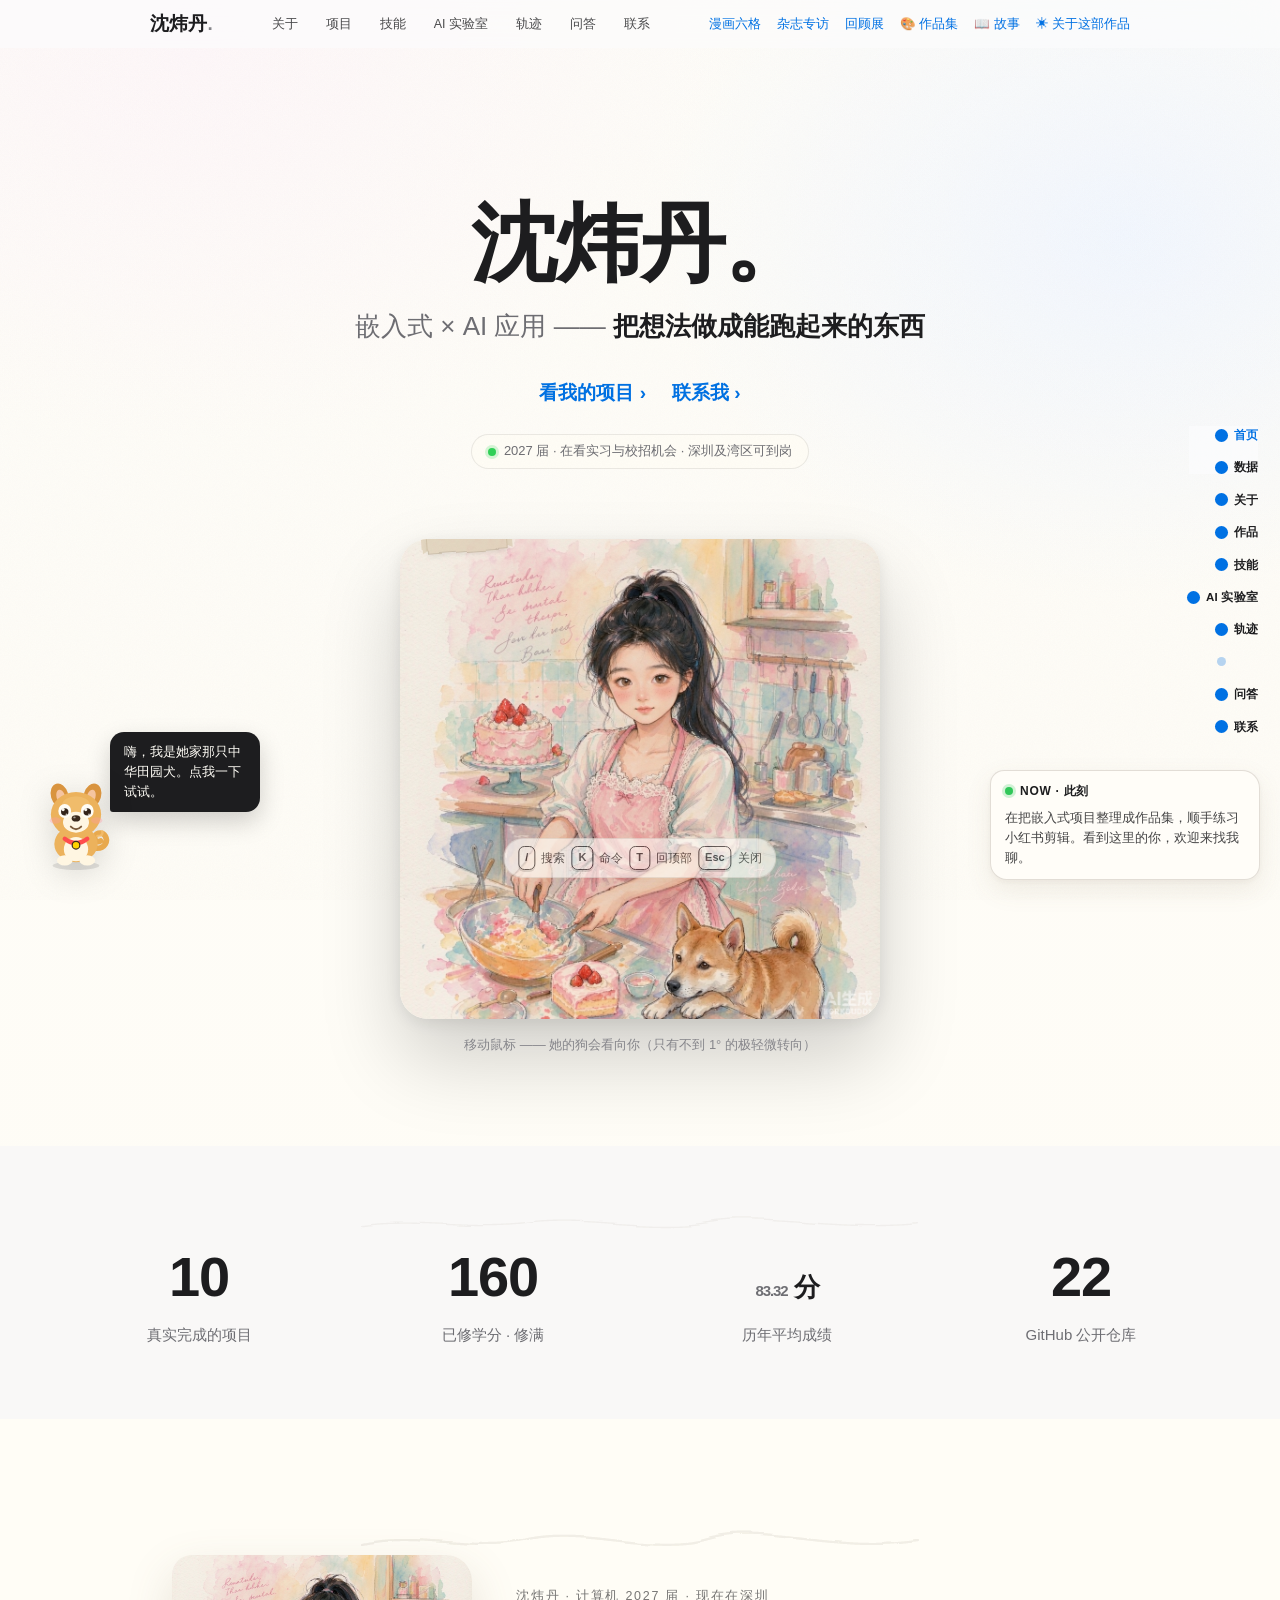
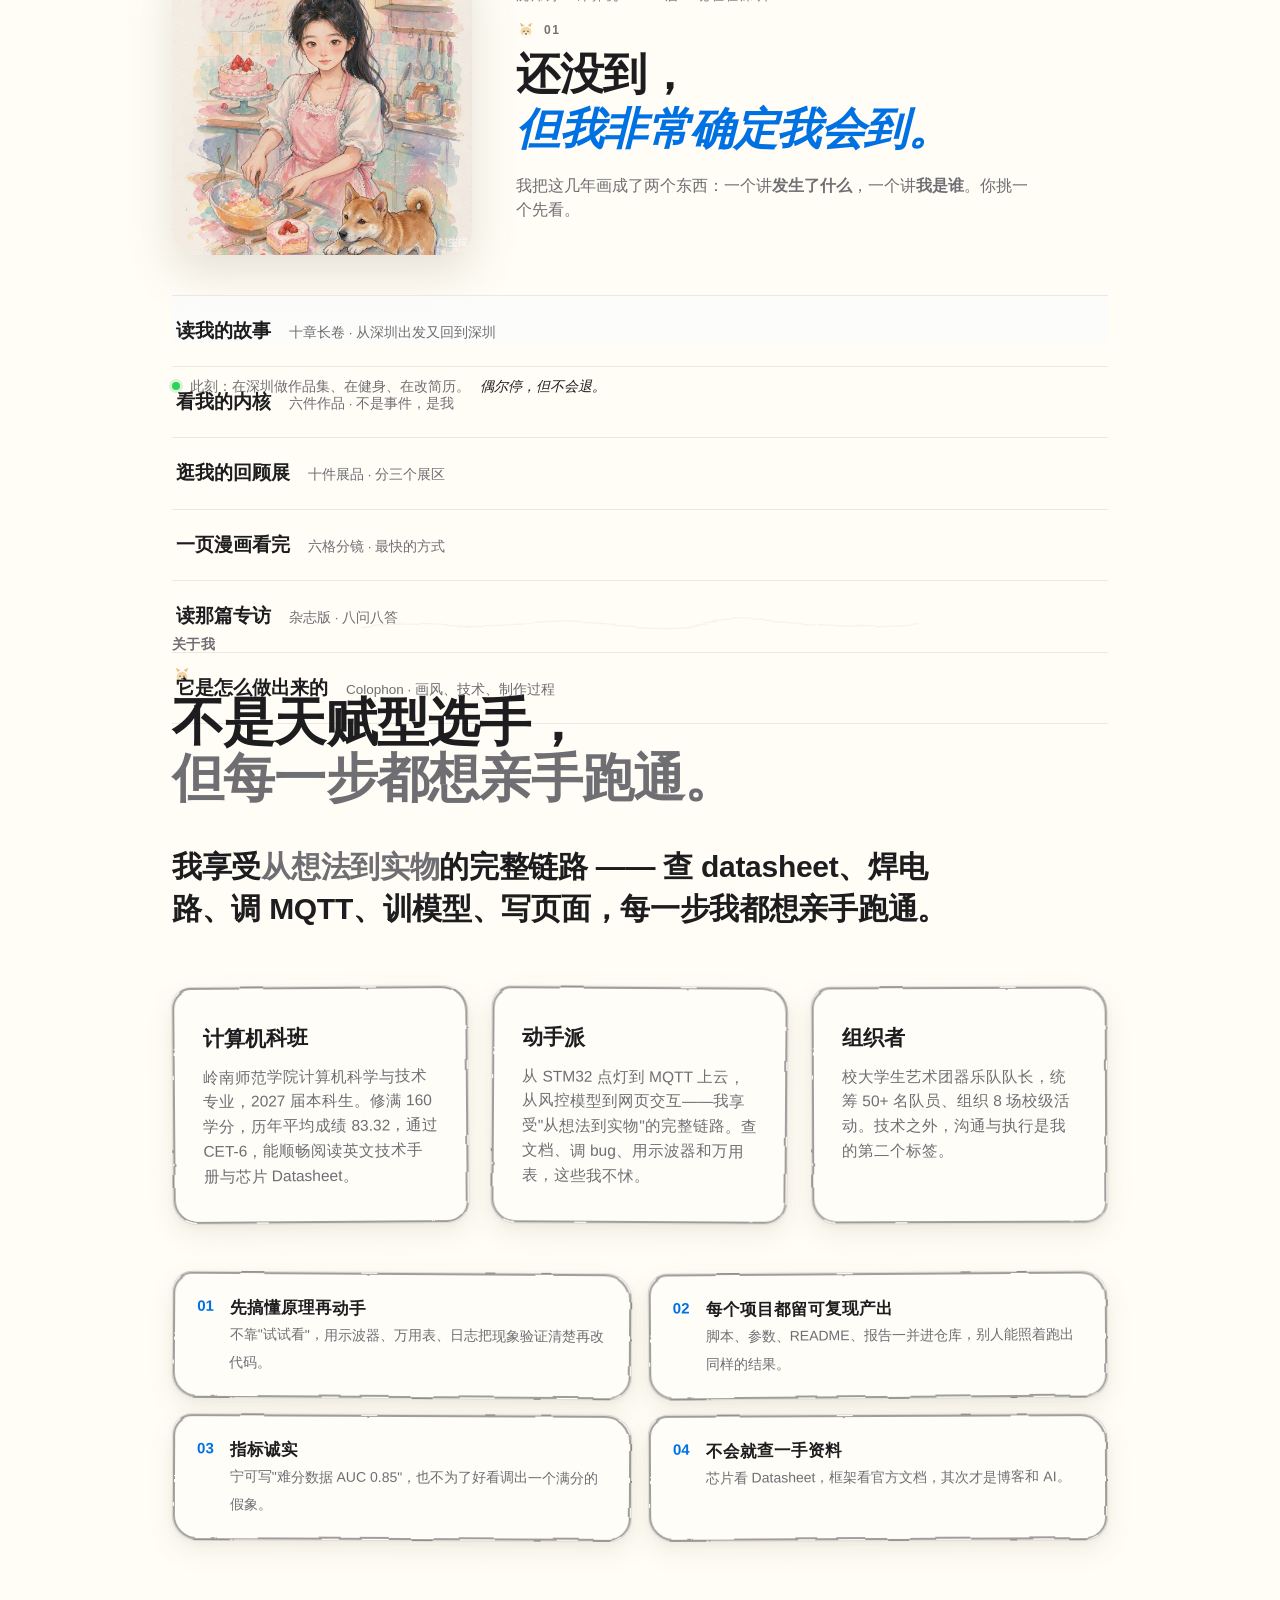
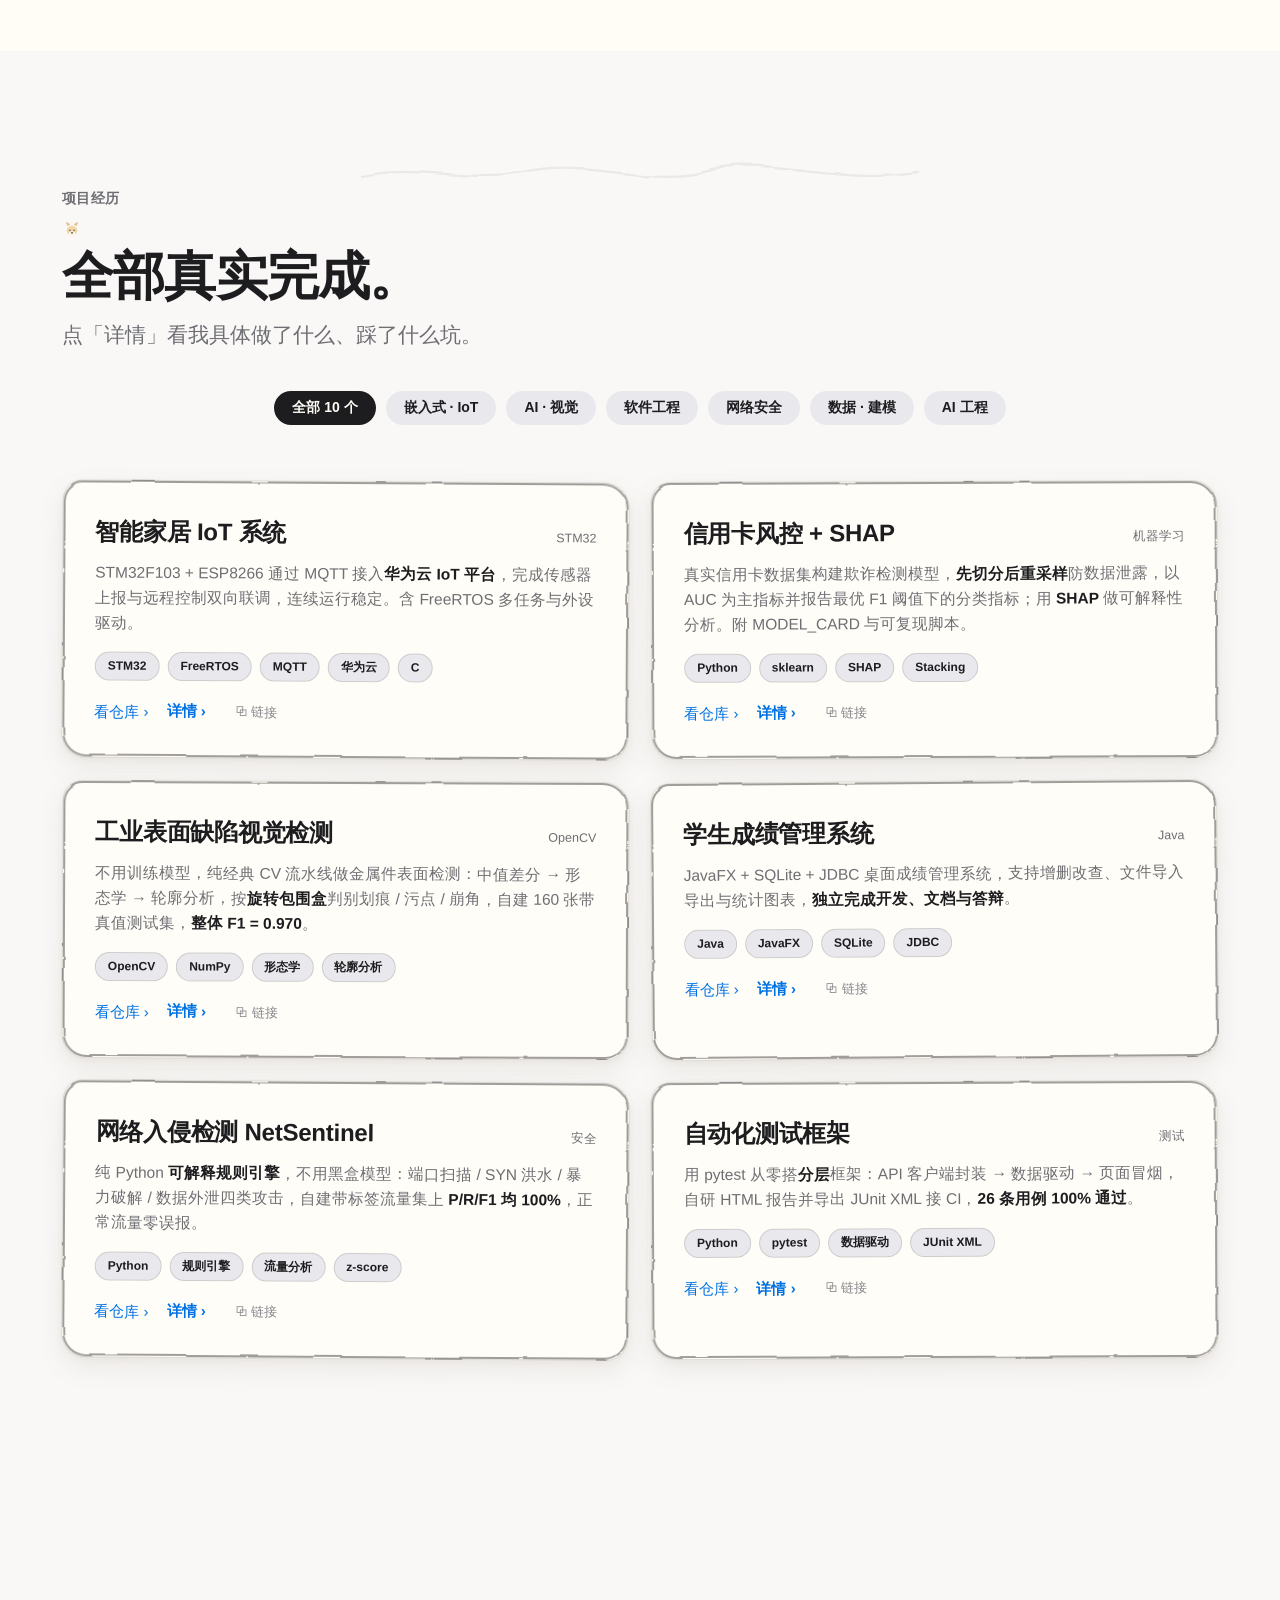
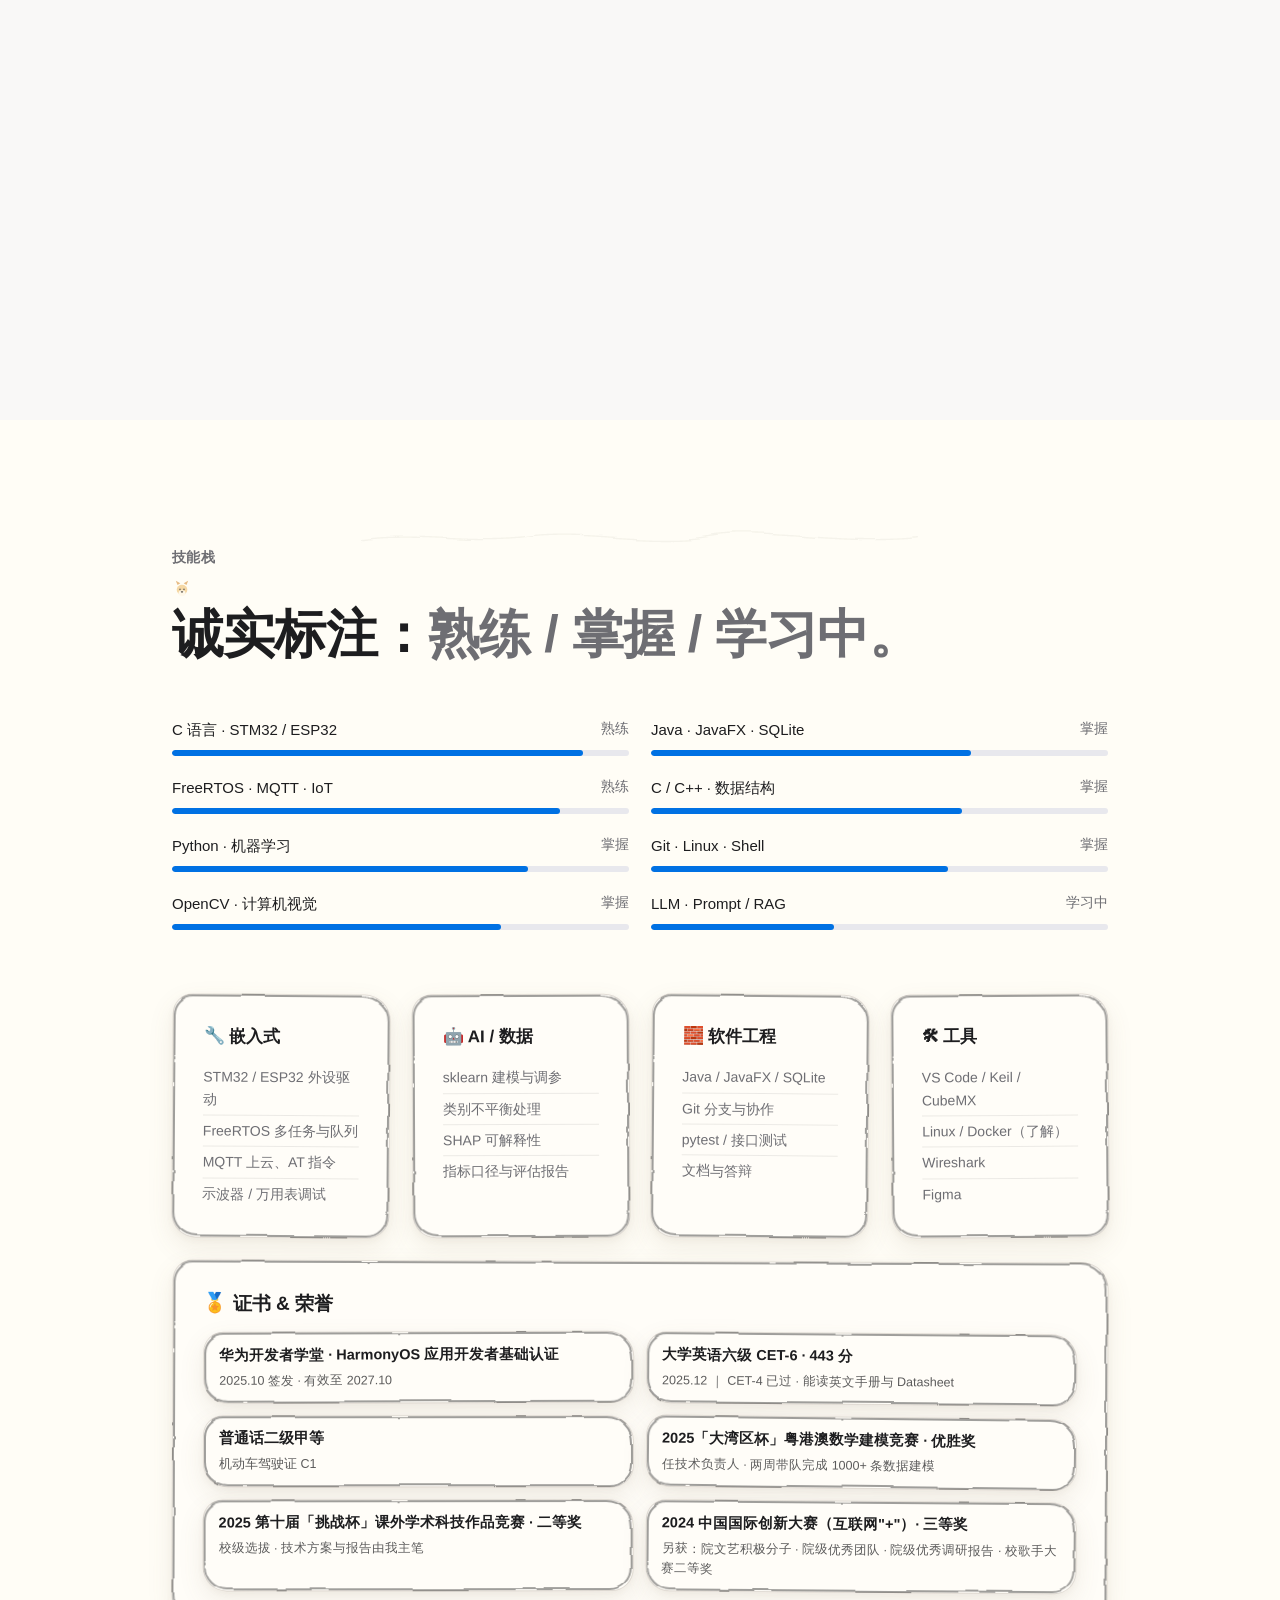
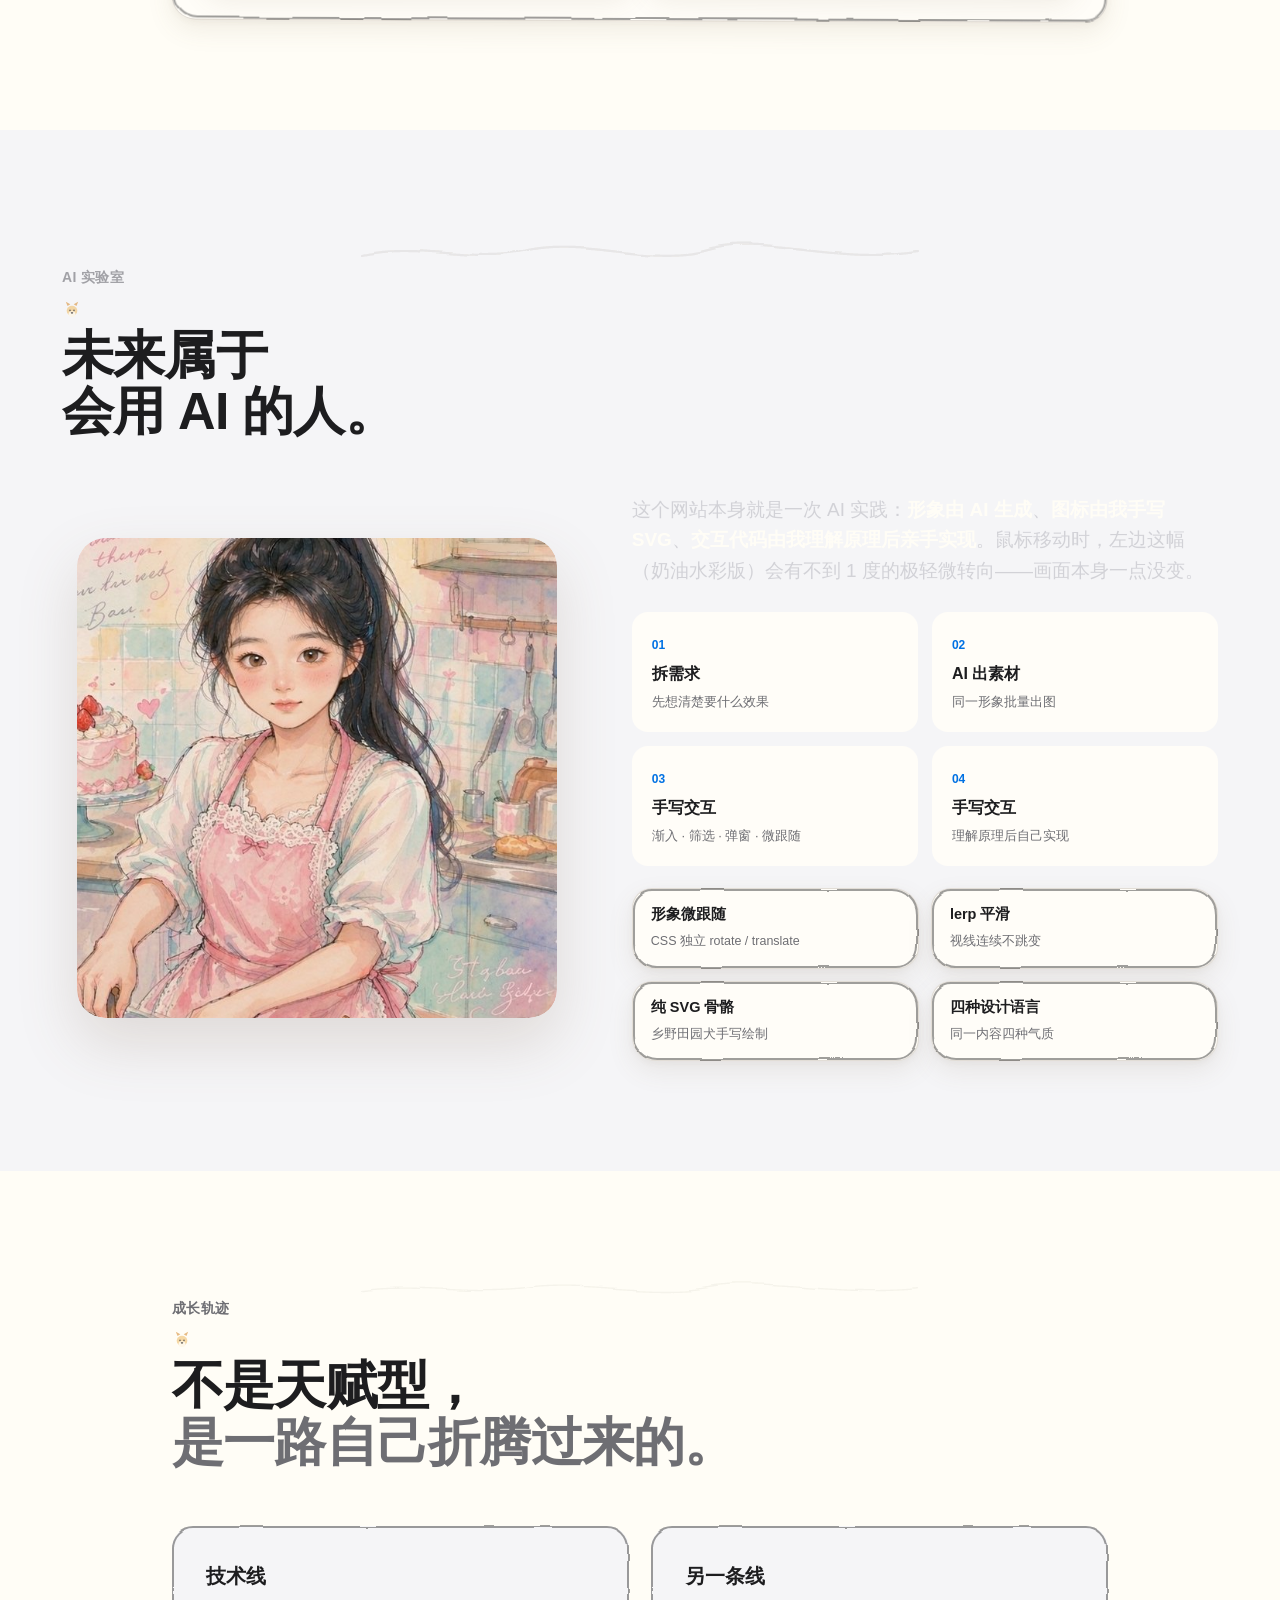
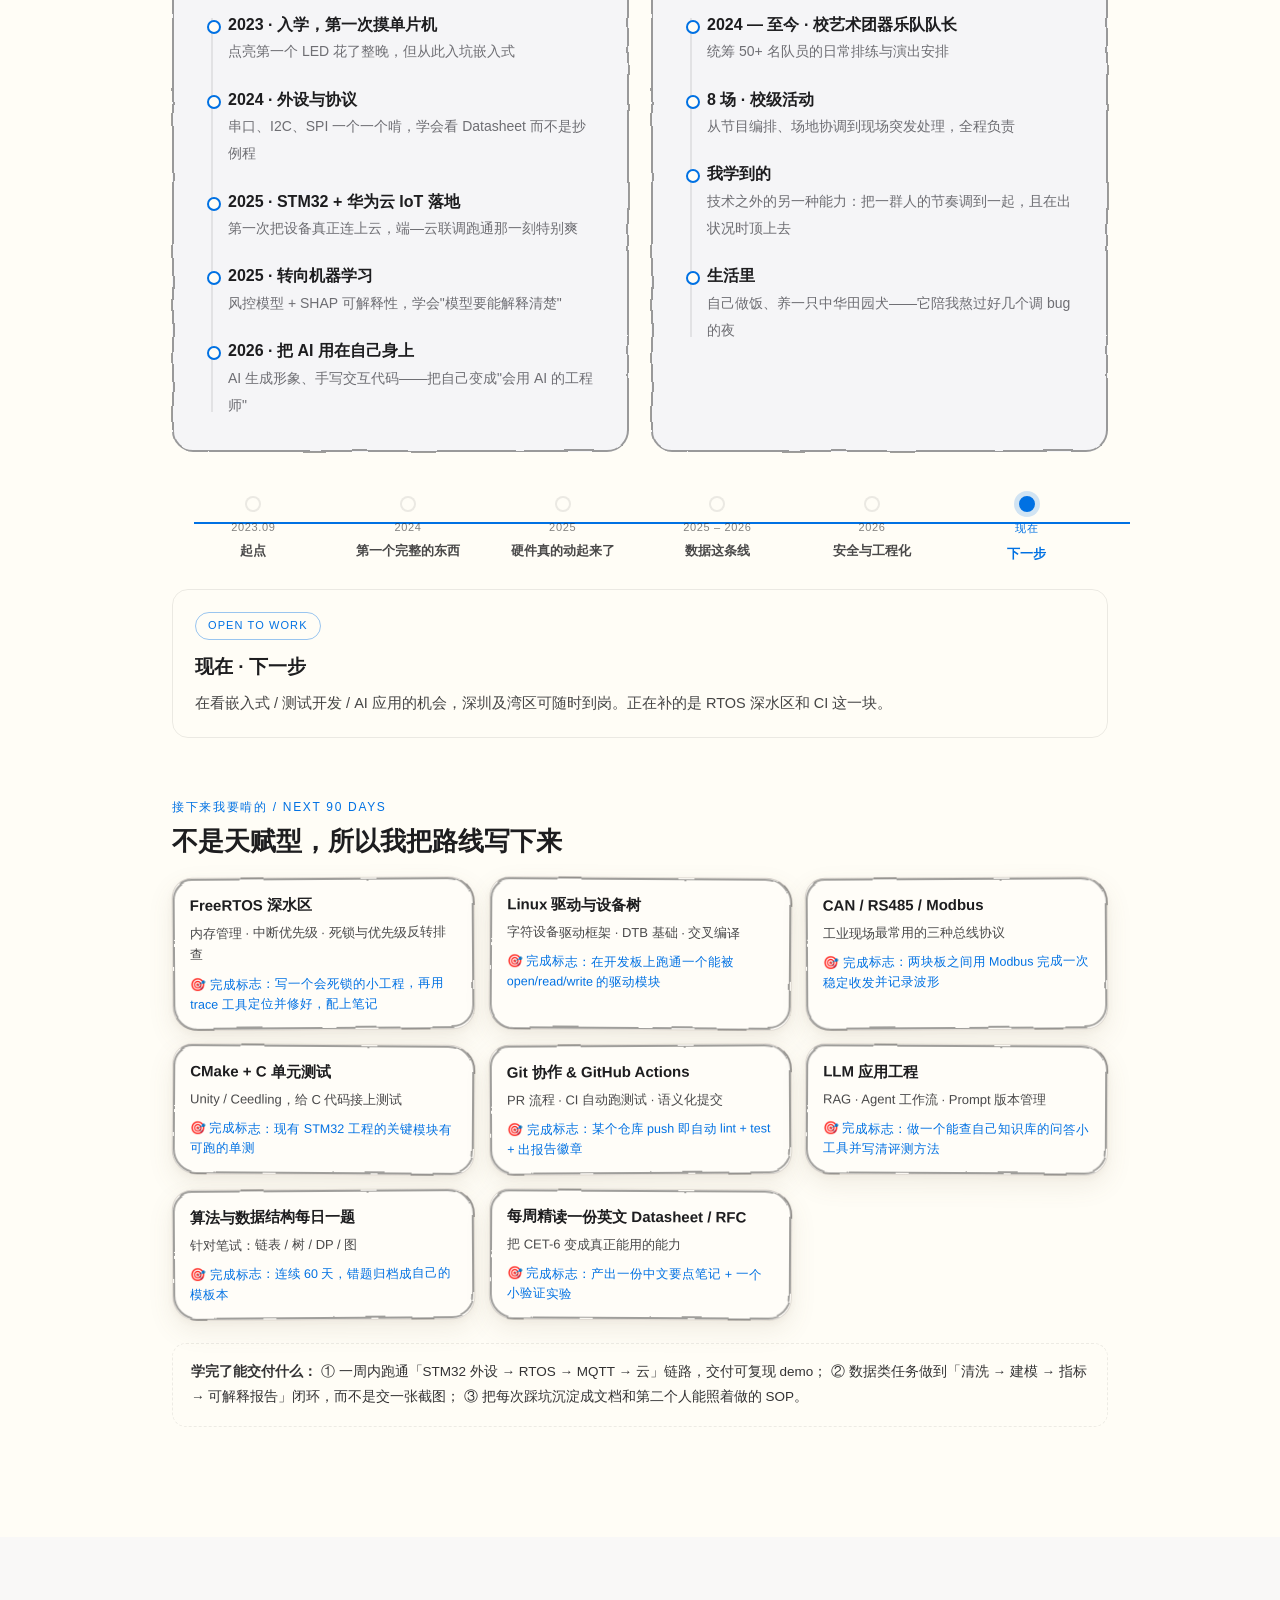
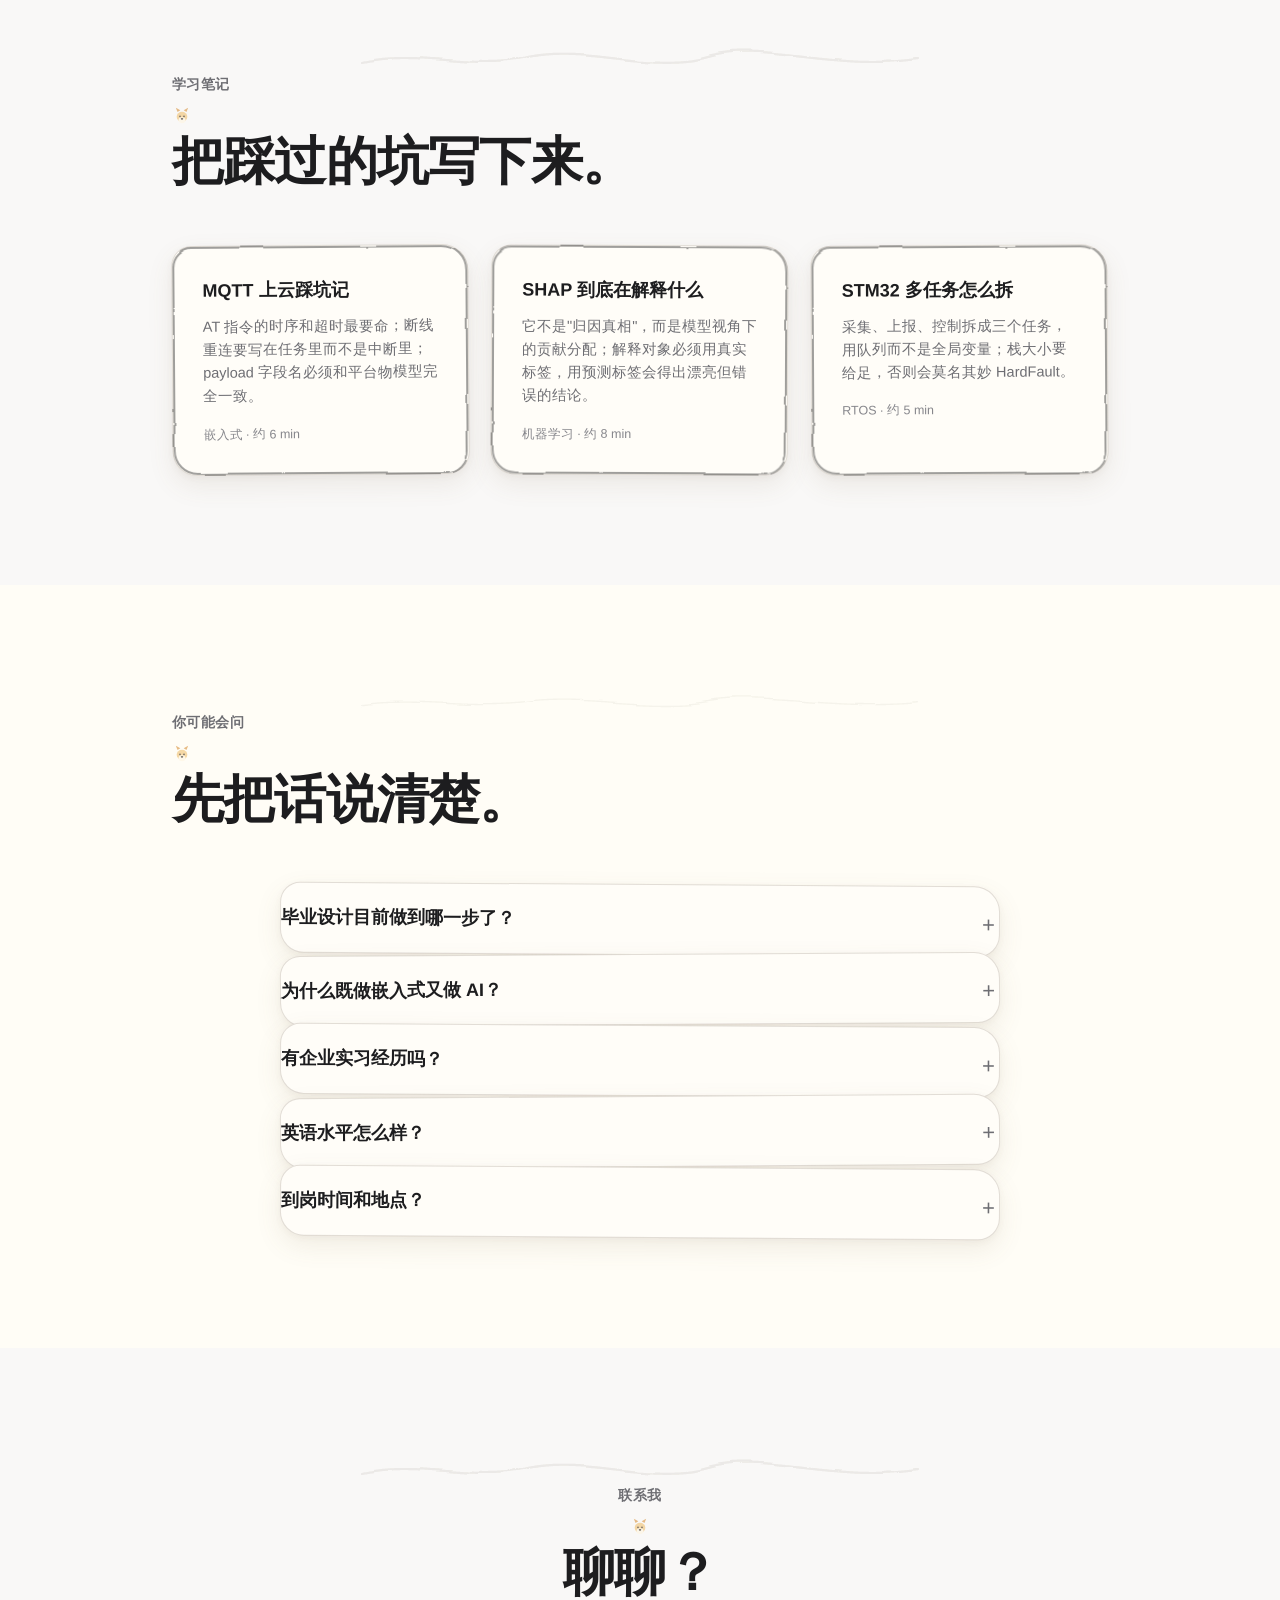
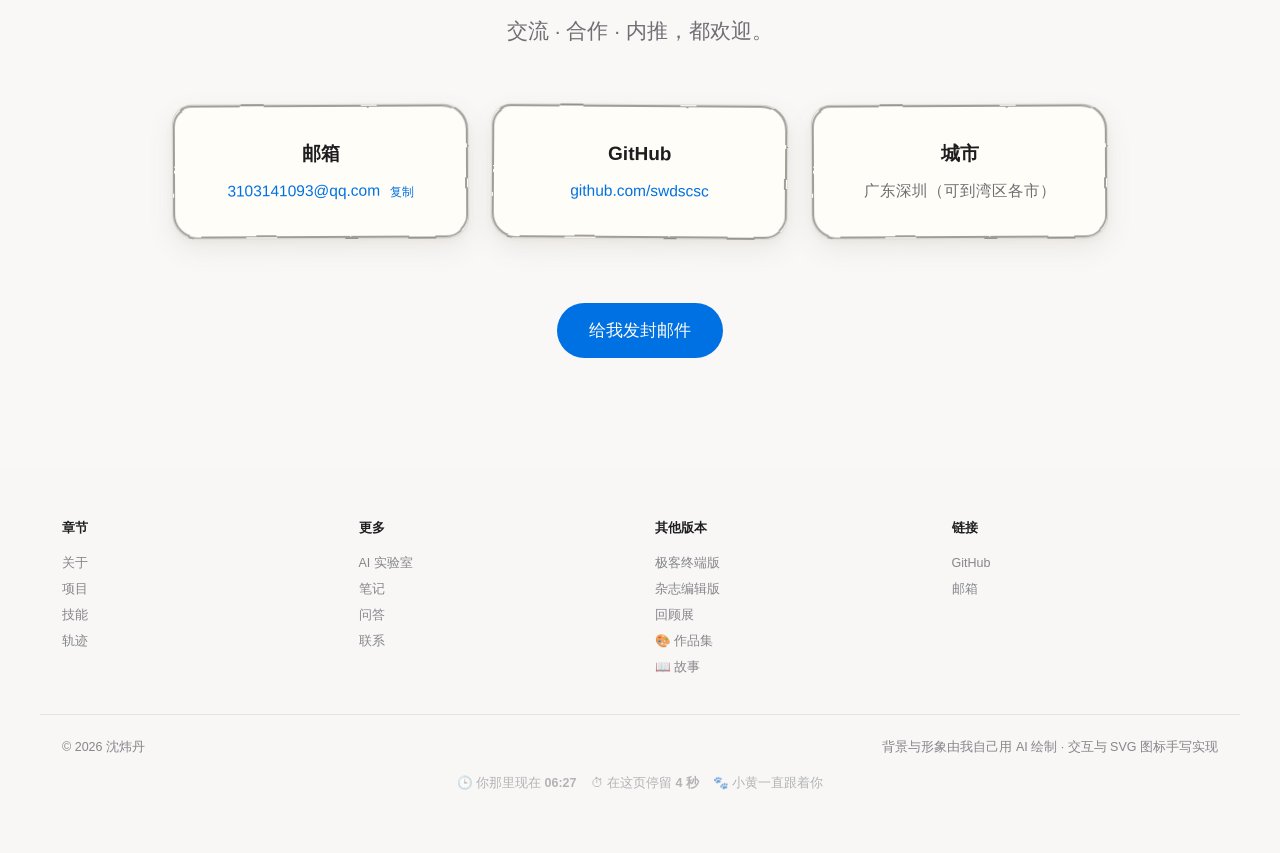
==== commit 0f534df8: "fix: 三个项目描述与仓库对齐（去掉 CNN/Selenium/公开数据集的失实表述），补仓库链接，修复 3 张卡片掉出网格；仓库数 15→22" ====
--- a/index.html
+++ b/index.html
@@ -1,888 +1,894 @@
-<!DOCTYPE html>
-<html lang="zh-CN">
-<head>
-<meta charset="UTF-8">
-<meta name="theme-color" content="#fffdf8">
-<meta name="viewport" content="width=device-width, initial-scale=1.0">
-<title>沈炜丹 · Shen Weidan — 嵌入式 / AI 应用</title>
-<meta name="description" content="沈炜丹 — 计算机科学与技术 2027 届 · 嵌入式 / AI 应用 · 把想法做成能跑起来的东西">
-<meta property="og:title" content="沈炜丹 · 个人主页">
-<meta property="og:description" content="计算机科学与技术 2027 届 · 嵌入式 / AI 应用">
-<meta property="og:image" content="assets/styleB-chimo-v4.png">
-<meta property="og:type" content="website">
-<link rel="icon" href="data:image/svg+xml,%3Csvg xmlns='http://www.w3.org/2000/svg' viewBox='0 0 32 32'%3E%3Ctext y='26' font-size='26'%3E%F0%9F%90%BE%3C/text%3E%3C/svg%3E">
-<style>
-/* ============ Apple 风格 · 极简 大留白 大标题 ============ */
-:root{
-  --cta:var(--blue);
-  --blue:#0071e3; --blue-h:#0077ed;
-  --bg:#fffdf6; --bg-alt:#f5f5f7; --bg-dark:#000;
-  --ink:#1d1d1f; --gray:#6e6e73; --gray-l:#86868b;
-  --hair:rgba(0,0,0,.08); --hair-d:rgba(255,255,255,.14);
-  --maxw:980px; --maxw-wide:1200px;
-}
-*{box-sizing:border-box;margin:0;padding:0}
-html{scroll-behavior:smooth;-webkit-font-smoothing:antialiased}
-body{font-family:-apple-system,BlinkMacSystemFont,"SF Pro Display","SF Pro SC","PingFang SC","Microsoft YaHei",sans-serif;
-  color:var(--ink);background:var(--bg);line-height:1.6;font-size:17px;overflow-x:hidden}
-a{color:var(--blue);text-decoration:none}
-a:hover{text-decoration:underline}
-img{display:block;max-width:100%}
-.wrap{max-width:var(--maxw);margin:0 auto;padding:0 22px}
-.wrap-wide{max-width:var(--maxw-wide);margin:0 auto;padding:0 22px}
-
-/* 导航：磨砂玻璃 */
-nav{position:sticky;top:0;z-index:100;height:48px;
-  background:rgba(251,251,253,.78);backdrop-filter:saturate(180%) blur(20px);-webkit-backdrop-filter:saturate(180%) blur(20px)}
-nav .in{max-width:1024px;margin:0 auto;height:100%;display:flex;align-items:center;justify-content:space-between;padding:0 22px}
-.logo{font-size:19px;font-weight:600;color:var(--ink);letter-spacing:.2px;text-decoration:none}
-.logo:hover{text-decoration:none}
-nav .links{display:flex;gap:28px}
-nav .links a{font-size:12.5px;color:rgba(29,29,31,.8);text-decoration:none}
-nav .links a:hover{color:var(--ink)}
-nav .links a.active{color:var(--ink);font-weight:600}
-#progress{position:fixed;top:0;left:0;height:3px;width:0;z-index:200;background:var(--blue)}
-
-/* 通用 section 标题 */
-section{padding:110px 0}
-.sec-kicker{font-size:14px;font-weight:600;color:var(--gray);letter-spacing:.4px;margin-bottom:10px}
-h2{font-size:52px;line-height:1.08;font-weight:700;letter-spacing:-.015em}
-h2 .hl{color:var(--gray)}
-.sec-sub{font-size:21px;color:var(--gray);margin-top:14px;max-width:640px}
-.center{text-align:center}
-.center .sec-sub{margin-left:auto;margin-right:auto}
-
-/* HERO */
-#hero{padding:150px 0 60px;text-align:center;background:linear-gradient(180deg,rgba(251,251,253,.35),rgba(245,245,247,.08))}
-#hero h1{font-size:86px;line-height:1.05;font-weight:700;letter-spacing:-.02em}
-#hero .tagline{font-size:26px;color:var(--gray);margin-top:18px;font-weight:500}
-#hero .tagline b{color:var(--ink)}
-.cta-row{display:flex;gap:26px;justify-content:center;margin-top:30px}
-.cta-link{font-size:19px;color:var(--blue)}
-.cta-link:hover{text-decoration:underline}
-.cta-link::after{content:' ›'}
-.open-badge{display:inline-flex;align-items:center;gap:8px;font-size:13px;color:var(--gray);
-  border:1px solid var(--hair);border-radius:999px;padding:6px 16px;margin-top:26px;background:#fffdf6}
-.open-badge .dot{width:8px;height:8px;border-radius:50%;background:#30d158;box-shadow:0 0 0 3px rgba(48,209,88,.2)}
-
-/* 形象大图（微跟随） */
-.mascot-stage{margin:70px auto 0;max-width:760px;position:relative}
-.mascot{position:relative;width:min(480px,86vw);aspect-ratio:1/1;margin:0 auto;border-radius:28px;overflow:hidden;
-  box-shadow:0 40px 80px rgba(0,0,0,.18),0 4px 16px rgba(0,0,0,.08)}
-.mascot img{width:100%;height:100%;object-fit:cover}
-.mascot-hint{text-align:center;font-size:13px;color:var(--gray-l);margin-top:16px}
-
-/* 数字条 */
-#stats{background:color-mix(in srgb,var(--bg-alt) 55%,transparent);padding:70px 0}
-.stat-row{display:grid;grid-template-columns:repeat(4,1fr);gap:20px;text-align:center}
-.stat b{display:block;font-size:56px;font-weight:700;letter-spacing:-.02em}
-.stat span{font-size:15px;color:var(--gray)}
-.stat .unit{font-size:26px;font-weight:600;color:var(--ink)}
-
-/* 关于 */
-.cards-3{display:grid;grid-template-columns:repeat(3,1fr);gap:22px;margin-top:56px}
-.gcard{background:var(--bg-alt);border-radius:22px;padding:34px 30px;transition:transform .3s}
-.gcard:hover{transform:translateY(-4px)}
-.gcard h3{font-size:21px;font-weight:700;margin-bottom:10px}
-.gcard p{font-size:15.5px;color:var(--gray)}
-.quote{font-size:30px;line-height:1.4;font-weight:600;letter-spacing:-.01em;max-width:800px;margin-top:40px}
-.quote em{font-style:normal;color:var(--gray)}
-.ways{display:grid;grid-template-columns:1fr 1fr;gap:16px;margin-top:48px}
-.way{display:flex;gap:16px;align-items:flex-start;background:var(--bg-alt);border-radius:18px;padding:22px 24px}
-.way .n{font-size:15px;font-weight:700;color:var(--blue);font-variant-numeric:tabular-nums}
-.way b{display:block;font-size:16.5px}
-.way span{font-size:14px;color:var(--gray)}
-
-/* 项目 */
-.proj-grid{display:grid;grid-template-columns:1fr 1fr;gap:22px;margin-top:56px}
-.proj{background:var(--bg-alt);border-radius:22px;padding:32px;transition:transform .3s,box-shadow .3s}
-.proj:hover{transform:scale(1.015);box-shadow:0 20px 48px rgba(0,0,0,.10)}
-.proj .top{display:flex;justify-content:space-between;align-items:baseline;gap:12px}
-.proj h3{font-size:24px;font-weight:700;letter-spacing:-.01em}
-.proj .star{font-size:12.5px;color:var(--gray);white-space:nowrap}
-.proj p{font-size:15.5px;color:var(--gray);margin-top:10px}
-.tags{display:flex;flex-wrap:wrap;gap:8px;margin-top:16px}
-.tag{font-size:12px;color:var(--ink);background:#e8e8ed;border-radius:999px;padding:4px 12px}
-.p-foot{display:flex;gap:18px;margin-top:18px;align-items:center}
-.p-foot a,.p-more{font-size:15px;color:var(--blue);background:none;border:none;cursor:pointer;font-family:inherit;padding:0}
-.p-foot a::after,.p-more::after{content:' ›'}
-.p-detail{display:none}
-.filter-bar{display:flex;gap:10px;flex-wrap:wrap;margin-top:40px;justify-content:center}
-.filter-bar button{font-size:14px;border:none;background:#e8e8ed;color:var(--ink);border-radius:999px;
-  padding:8px 18px;cursor:pointer;font-family:inherit;transition:.2s}
-.filter-bar button.on{background:var(--ink);color:#fffdf6}
-.filter-bar button:hover{background:#dcdce1}
-.filter-bar button.on:hover{background:#333336}
-
-/* 技能 */
-.skill-grid{display:grid;grid-template-columns:1fr 1fr;gap:22px;margin-top:56px}
-.skill{margin-bottom:20px}
-.skill .lab{display:flex;justify-content:space-between;font-size:15px;margin-bottom:8px}
-.skill .lab span:last-child{color:var(--gray);font-size:13.5px}
-.bar{height:6px;border-radius:99px;background:#e8e8ed;overflow:hidden}
-.bar i{display:block;height:100%;width:0;border-radius:99px;background:var(--blue);transition:width 1.1s cubic-bezier(.2,.7,.2,1)}
-.mat{background:var(--bg-alt);border-radius:22px;padding:28px 30px;margin-top:22px}
-.mat-grid{display:grid;grid-template-columns:repeat(4,1fr);gap:22px;margin-top:22px}
-.mat b{font-size:17px}
-.mat ul{list-style:none;margin-top:12px}
-.mat li{font-size:14px;color:var(--gray);padding:4px 0;border-bottom:1px solid var(--hair)}
-.mat li:last-child{border:none}
-
-/* 深色区块（AI 实验室） */
-.dark-sec{background:var(--bg-dark);color:#f5f5f7;border-radius:0}
-.dark-sec h2{color:#f5f5f7}
-.dark-sec .sec-sub{color:#a1a1a6}
-.ai-wrap{display:grid;grid-template-columns:1fr 1.15fr;gap:60px;align-items:center;margin-top:56px}
-.dark-sec .mascot{box-shadow:0 30px 70px rgba(0,0,0,.55)}
-.dark-sec .mascot img{border-radius:28px}
-.flow{display:grid;grid-template-columns:repeat(2,1fr);gap:14px;margin-top:26px}
-.flow>div{background:#151517;border-radius:16px;padding:18px 20px}
-.flow i{font-style:normal;font-size:12px;color:#64d2ff;font-weight:700}
-.flow b{display:block;font-size:16px;margin-top:4px}
-.flow span{font-size:13px;color:#a1a1a6}
-.ai-items{display:grid;grid-template-columns:1fr 1fr;gap:12px;margin-top:22px}
-.ai-item{background:#151517;border-radius:14px;padding:14px 18px}
-.ai-item b{font-size:14.5px;display:block}
-.ai-item span{font-size:12.5px;color:#a1a1a6}
-
-/* 成长轨迹 */
-.tl-wrap{display:grid;grid-template-columns:1fr 1fr;gap:22px;margin-top:56px}
-.tl-card{background:var(--bg-alt);border-radius:22px;padding:34px}
-.tl-card h3{font-size:20px;margin-bottom:20px}
-.tl{position:relative;padding-left:22px}
-.tl::before{content:'';position:absolute;left:5px;top:6px;bottom:6px;width:2px;background:var(--hair)}
-.tl .item{position:relative;padding-bottom:22px}
-.tl .item:last-child{padding-bottom:0}
-.tl .item::before{content:'';position:absolute;left:-21px;top:8px;width:10px;height:10px;border-radius:50%;
-  background:#fffdf6;border:2px solid var(--blue)}
-.tl b{display:block;font-size:16px}
-.tl span{font-size:14px;color:var(--gray)}
-
-/* 笔记 / FAQ / 联系 */
-.note-grid{display:grid;grid-template-columns:repeat(3,1fr);gap:22px;margin-top:56px}
-.note-card{background:var(--bg-alt);border-radius:22px;padding:30px;transition:transform .3s}
-.note-card:hover{transform:translateY(-4px)}
-.note-card b{font-size:18px;display:block}
-.note-card span{display:block;font-size:14.5px;color:var(--gray);margin-top:10px}
-.note-card .meta{font-size:12.5px;color:var(--gray-l);margin-top:16px}
-.faq-list{max-width:720px;margin:56px auto 0}
-.faq-item{border-bottom:1px solid var(--hair)}
-.faq-q{font-size:18px;font-weight:600;padding:20px 0;cursor:pointer;list-style:none;position:relative;padding-right:30px}
-.faq-q::after{content:'+';position:absolute;right:4px;color:var(--gray);font-size:22px;font-weight:400;transition:.2s}
-.faq-item.open .faq-q::after{content:'−'}
-.faq-a{max-height:0;overflow:hidden;transition:max-height .35s ease}
-.faq-item.open .faq-a{max-height:300px}
-.faq-a p{padding:0 30px 22px 0;font-size:15.5px;color:var(--gray)}
-.contact-grid{display:grid;grid-template-columns:repeat(3,1fr);gap:22px;margin-top:56px;text-align:center}
-.contact-grid .gcard h3{font-size:19px}
-.copy-btn{margin-left:10px;font-size:12px;color:var(--blue);background:none;border:none;cursor:pointer;font-family:inherit}
-.big-cta{text-align:center;margin-top:64px}
-.btn-blue{display:inline-block;background:var(--blue);color:#fffdf6;font-size:17px;padding:14px 32px;
-  border-radius:999px;transition:background .2s}
-.btn-blue:hover{background:var(--blue-h);text-decoration:none}
-
-/* footer */
-footer{background:color-mix(in srgb,var(--bg-alt) 70%,transparent);padding:50px 0 60px;font-size:12.5px;color:var(--gray-l)}
-footer .cols{display:grid;grid-template-columns:repeat(4,1fr);gap:30px;max-width:var(--maxw-wide);margin:0 auto;padding:0 22px 34px}
-footer h4{font-size:12.5px;color:var(--ink);margin-bottom:12px;font-weight:600}
-footer a{display:block;color:var(--gray-l);padding:3px 0}
-footer .legal{border-top:1px solid var(--hair);max-width:var(--maxw-wide);margin:0 auto;padding:22px 22px 0;
-  display:flex;justify-content:space-between;flex-wrap:wrap;gap:10px}
-
-/* 其他 */
-.reveal{opacity:0;transform:translateY(26px);transition:opacity .7s ease,transform .7s ease}
-.reveal.in{opacity:1;transform:none}
-#topBtn{position:fixed;right:24px;bottom:24px;z-index:90;width:44px;height:44px;border-radius:50%;
-  border:none;background:rgba(29,29,31,.75);color:#fffdf6;font-size:19px;cursor:pointer;opacity:0;
-  pointer-events:none;transition:.3s;backdrop-filter:blur(8px)}
-#topBtn.show{opacity:1;pointer-events:auto}
-#modal{position:fixed;inset:0;z-index:300;background:rgba(0,0,0,.45);display:none;align-items:center;justify-content:center;padding:20px}
-#modal.open{display:flex}
-.modal-in{background:#fffdf6;border-radius:22px;max-width:640px;width:100%;max-height:82vh;overflow:auto;padding:34px}
-.modal-head{display:flex;justify-content:space-between;align-items:flex-start;margin-bottom:16px}
-.modal-head h3{font-size:24px}
-#modalSub{font-size:13px;color:var(--gray)}
-#modalClose{background:none;border:none;font-size:30px;cursor:pointer;color:var(--gray);line-height:1}
-#modalBody h4{font-size:17px;margin:18px 0 8px}
-#modalBody p,#modalBody li{font-size:15px;color:var(--gray)}
-#modalBody ul{padding-left:20px}
-.course-row{display:flex;justify-content:space-between;border-bottom:1px solid var(--hair);padding:9px 0;font-size:15px}
-.course-row .sc{color:var(--gray);font-variant-numeric:tabular-nums}
-
-@media(max-width:860px){
-  #hero h1{font-size:52px}
-  h2{font-size:36px}
-  section{padding:76px 0}
-  .cards-3,.proj-grid,.skill-grid,.tl-wrap,.note-grid,.contact-grid,.mat-grid{grid-template-columns:1fr}
-  .ways,.flow,.ai-items{grid-template-columns:1fr}
-  .ai-wrap{grid-template-columns:1fr;gap:36px}
-  .stat-row{grid-template-columns:1fr 1fr;gap:34px}
-  nav .links{display:none}
-  .quote{font-size:23px}
-}
-@media(prefers-reduced-motion:reduce){
-  *{transition:none!important;animation:none!important}
-  .reveal{opacity:1;transform:none}
-}
-
-/* ---- v9 证书 & 学习计划 ---- */
-.honor-grid{display:grid;grid-template-columns:repeat(2,1fr);gap:12px}
-.honor-item{border:1px solid var(--hair);border-radius:12px;padding:12px 15px}
-.honor-item b{display:block;font-size:14.5px;line-height:1.5;margin-bottom:4px}
-.honor-item span{display:block;font-size:12.5px;line-height:1.6;opacity:.72}
-.rm-block{margin-top:60px}
-.rm-kicker{font-size:12px;letter-spacing:.14em;text-transform:uppercase;color:var(--blue);margin-bottom:8px}
-.rm-title{font-size:26px;line-height:1.3;margin-bottom:18px}
-.rm-grid{display:grid;grid-template-columns:repeat(auto-fit,minmax(255px,1fr));gap:14px}
-.rm-item{border:1px solid var(--hair);border-radius:14px;padding:15px 17px}
-.rm-item b{display:block;font-size:15px;margin-bottom:5px}
-.rm-item p{font-size:13px;line-height:1.65;opacity:.8;margin:0}
-.rm-item .goal{display:block;margin-top:9px;font-size:12.5px;line-height:1.6;color:var(--blue)}
-.rm-note{margin-top:22px;border:1px dashed var(--hair);border-radius:14px;padding:16px 18px;font-size:13.5px;line-height:1.85;opacity:.9}
-@media(max-width:820px){.honor-grid{grid-template-columns:1fr}}
-
-/* ---- v10 跟班 ---- */
-#dogMascot{position:fixed;left:24px;bottom:24px;z-index:92;width:104px;height:104px;cursor:pointer;user-select:none;-webkit-tap-highlight-color:transparent}
-#dogMascot .md-svg{width:100%;height:100%;display:block;filter:drop-shadow(0 8px 18px rgba(0,0,0,.16))}
-#dogMascot #md-head,#dogMascot #md-ear-l,#dogMascot #md-ear-r,#dogMascot #md-tail,#dogMascot #md-body,#dogMascot #md-mouth,#dogMascot .md-eyes{transform-box:fill-box}
-#dogMascot #md-head{transform-origin:50% 66%}
-#dogMascot #md-body{transform-origin:50% 90%}
-#dogMascot #md-tail{transform-origin:88% 62%}
-#dogMascot #md-ear-l{transform-origin:62% 96%}
-#dogMascot #md-ear-r{transform-origin:38% 96%}
-#dogMascot .md-eyes{transform-origin:50% 50%}
-#dogMascot{transition:transform .16s}
-#dogMascot.blink .md-eyes{transform:scaleY(.08)}
-#dogMascot.poke{animation:mdPoke .42s cubic-bezier(.34,1.56,.64,1)}
-@keyframes mdPoke{0%{transform:scale(1)}30%{transform:scale(.9,1.1) rotate(-4deg)}60%{transform:scale(1.06,.94)}100%{transform:scale(1)}}
-#dogMascot #md-mouth{transition:transform .18s}
-#dogMascot #md-mouth.bark{transform:translateY(2px) scaleY(1.7)}
-.dog-talk{position:absolute;left:86px;bottom:64px;min-width:150px;max-width:230px;padding:10px 14px;border-radius:14px 14px 14px 3px;
-  background:var(--ink);color:var(--bg);font-size:13px;line-height:1.55;opacity:0;transform:translateY(6px) scale(.96);
-  transform-origin:left bottom;pointer-events:none;transition:opacity .22s,transform .22s;box-shadow:0 10px 24px rgba(0,0,0,.18)}
-.dog-talk.show{opacity:1;transform:translateY(0) scale(1)}
-@media(max-width:820px){#dogMascot{width:78px;height:78px;left:14px;bottom:14px}.dog-talk{max-width:190px;font-size:12px}}
-
-/* ---- v10 右侧章节点导航 ---- */
-#dotnav{position:fixed;right:22px;top:50%;transform:translateY(-50%);z-index:88;display:flex;flex-direction:column;gap:14px;align-items:flex-end}
-#dotnav .dn-dot{position:relative;display:flex;align-items:center;justify-content:flex-end;gap:8px;text-decoration:none}
-#dotnav .dn-dot i{width:9px;height:9px;border-radius:50%;background:currentColor;opacity:.28;transition:all .25s;display:block;flex:0 0 auto}
-#dotnav .dn-dot b{font-size:11.5px;font-weight:600;letter-spacing:.02em;white-space:nowrap;opacity:0;transform:translateX(6px);transition:all .25s;color:var(--ink)}
-#dotnav .dn-dot:hover i,#dotnav .dn-dot:focus-visible i{opacity:.7;transform:scale(1.35)}
-#dotnav .dn-dot:hover b,#dotnav .dn-dot:focus-visible b{opacity:1;transform:translateX(0)}
-#dotnav .dn-dot.on i{opacity:1;transform:scale(1.45);background:var(--cta)}
-#dotnav .dn-dot.on b{opacity:1;transform:translateX(0);color:var(--cta)}
-@media(max-width:1100px){#dotnav{display:none}}
-
-/* ---- v10 点状时间轴 ---- */
-.dottl{margin-top:44px}
-.dt-track{position:relative;display:flex;justify-content:space-between;padding:0 4px}
-.dt-track .dt-line{position:absolute;left:22px;right:22px;top:26px;height:2px;background:var(--hair);z-index:0}
-.dt-track .dt-fill{position:absolute;left:22px;top:26px;height:2px;background:var(--cta);z-index:1;transition:width .45s cubic-bezier(.4,0,.2,1)}
-.dt-dot{position:relative;z-index:2;background:none;border:0;padding:0;cursor:pointer;display:flex;flex-direction:column;align-items:center;gap:9px;flex:1;color:inherit}
-.dt-dot i{width:16px;height:16px;border-radius:50%;border:2px solid var(--hair);background:var(--bg);display:block;transition:all .25s}
-.dt-dot .dt-y{font-size:11px;letter-spacing:.06em;opacity:.55}
-.dt-dot .dt-t{font-size:13px;font-weight:600;white-space:nowrap;opacity:.8}
-.dt-dot:hover i{border-color:var(--cta);transform:scale(1.18)}
-.dt-dot.cur i{border-color:var(--cta);background:var(--cta);box-shadow:0 0 0 5px color-mix(in srgb,var(--cta) 18%,transparent)}
-.dt-dot.cur .dt-y,.dt-dot.cur .dt-t{opacity:1;color:var(--cta)}
-.dt-panel{margin-top:26px;border:1px solid var(--hair);border-radius:16px;padding:20px 22px}
-.dt-panel .dt-badge{display:inline-block;font-size:11px;letter-spacing:.1em;text-transform:uppercase;color:var(--cta);border:1px solid color-mix(in srgb,var(--cta) 40%,transparent);border-radius:999px;padding:4px 12px;margin-bottom:12px}
-.dt-panel h4{font-size:19px;margin-bottom:8px}
-.dt-panel p{font-size:14.5px;line-height:1.85;opacity:.82;margin:0}
-@media(max-width:820px){.dt-dot .dt-t{display:none}.dt-track{padding:0}}
-
-/* ---- v11 插画背景层 ---- */
-html{background:var(--bg)}
-body{background:transparent}
-.bgart{position:fixed;left:0;right:0;top:-14vh;bottom:-4vh;z-index:-1;pointer-events:none;
-  background:linear-gradient(180deg,rgba(253,248,239,0.3) 0%,rgba(253,248,239,0.44) 55%,rgba(253,248,239,0.3) 100%),url('assets/bg-cream.jpg') center/cover no-repeat}
-html{scroll-padding-top:92px}
-:focus-visible{outline:2.5px solid var(--cta,#4d7cfe);outline-offset:3px;border-radius:4px}
-/* ---- 打印友好（Ctrl/⌘+P 即得干净 A4） ---- */
-@media print{
-  nav,#progress,#dogMascot,.dot-nav,.dotnav,#topBtn,.theme-btn,.p-more,.p-link,.swap-links,
-  .kmask,.kpanel,.paw-rain,.bgart,.btn-o,.resume-btn,.btn-print,.copy-btn,.filter-bar,.mode-btn{display:none!important}
-  .reveal{opacity:1!important;transform:none!important}
-  .p-detail{display:block!important}
-  .proj,.card,.gcard,.note-card,.rm-block,.exhibit,.entry{box-shadow:none!important;border:1px solid #ddd!important;break-inside:avoid}
-  body{background:#fffdf6!important}
-  body,p,h1,h2,h3,h4,li,span,b,td,th{color:#111!important}
-  small,.tag,.meta,.muted,.sec-kicker{color:#555!important}
-  a{color:#111!important;text-decoration:none!important}
-  section{padding:16px 0!important;page-break-inside:avoid}
-  h2{page-break-after:avoid}
-}
-
-/* ---- v13 · 萌版中华田园犬 ---- */
-#dogMascot #md-head{transform-origin:50% 74%}
-#dogMascot #md-body{transform-origin:50% 92%}
-#dogMascot #md-tail{transform-origin:10% 96%}
-#dogMascot #md-ear-l{transform-origin:64% 96%}
-#dogMascot #md-ear-r{transform-origin:36% 96%}
-#dogMascot #md-tongue{transition:opacity .16s}
-#dogMascot #md-mouth.bark + #md-tongue{opacity:1!important}
-#dogMascot .md-svg{filter:drop-shadow(0 8px 16px rgba(0,0,0,.14))}
-
-/* v16 · 内核区块 */
-#inner .gcard .ct{display:inline-block;font-size:12px;font-weight:800;letter-spacing:.16em;
-  padding:3px 10px;border-radius:999px;background:rgba(0,0,0,.06);margin-bottom:12px}
-#inner .gcard h3{font-size:18px;margin-bottom:8px}
-
-/* v17 · Landing 枢纽：全屏分发，不是一个内容页 */
-#hub .hub-line{display:grid;grid-template-columns:300px 1fr;gap:44px;align-items:center}
-#hub .hub-img img{width:100%;border-radius:20px 26px 22px 24px;
-  box-shadow:0 18px 46px rgba(120,100,70,.18)}
-#hub .hub-k{font-size:12.5px;letter-spacing:.14em;opacity:.6;margin-bottom:14px}
-#hub h2{font-family:Georgia,"Times New Roman","Songti SC",serif;font-size:clamp(28px,4vw,44px);
-  line-height:1.24;letter-spacing:-.01em}
-#hub h2 em{font-style:italic;color:var(--blue)}
-#hub .hub-p{margin-top:16px;font-size:15.5px;color:var(--gray);max-width:520px}
-#hub .hub-go{margin-top:40px;display:grid;gap:0;border-top:1px solid var(--hair)}
-#hub .hub-go a{display:flex;align-items:baseline;gap:18px;padding:20px 4px;
-  border-bottom:1px solid var(--hair);text-decoration:none;color:var(--ink);
-  transition:padding-left .25s var(--ease, ease),color .25s}
-#hub .hub-go a:hover{padding-left:16px;color:var(--blue)}
-#hub .hub-go b{font-size:19px;flex:none}
-#hub .hub-go span{font-size:13.5px;color:var(--gray)}
-#hub .hub-now{margin-top:32px;font-size:14px;color:var(--gray);display:flex;align-items:center;gap:10px}
-#hub .hub-now .dot{width:8px;height:8px;border-radius:50%;background:#30d158;flex:none;
-  box-shadow:0 0 0 3px rgba(48,209,88,.2)}
-#hub .hub-now em{font-style:italic;color:var(--ink)}
-@media(max-width:760px){
-  #hub .hub-line{grid-template-columns:1fr;gap:22px}
-  #hub .hub-img{max-width:220px}
-  #hub .hub-go a{flex-direction:column;gap:6px}
-}
-</style>
-<style>
-/* ==== v14 族特调 ==== */
-/* v14 · 奶油族：去掉 Apple 纯黑 AI 区，换成奶油纸面 */
-.dark-sec{background:var(--bg-alt)!important;color:var(--ink)!important}
-.dark-sec h2{color:var(--ink)!important}
-.dark-sec .sec-sub{color:var(--gray)!important}
-.flow>div,.ai-item{background:#fffdf8!important}
-.flow i{color:var(--blue)!important}
-.flow span,.ai-item span{color:var(--gray)!important}
-.dark-sec .mascot{box-shadow:0 26px 60px rgba(122,96,70,.18)!important}
-body{background:
-  radial-gradient(70vw 50vw at 15% 6%,#fff5f7 0%,transparent 60%),
-  radial-gradient(60vw 46vw at 88% 26%,#eef5ff 0%,transparent 62%),
-  #fffdf6 !important;background-attachment:fixed!important}
-
-</style>
-<link rel="stylesheet" href="assets/unified.css">
-</head>
-<body data-style="cream">
-<a class="u-skip" href="#about">跳到主要内容</a>
-<div class="bgart" aria-hidden="true"></div>
-<div id="progress"></div>
-
-<nav>
-  <div class="in">
-    <a class="logo" href="#hero">沈炜丹<span style="color:var(--gray-l)">.</span></a>
-    <div class="links">
-      <a href="#about">关于</a><a href="#projects">项目</a><a href="#skills">技能</a>
-      <a href="#lab">AI 实验室</a><a href="#path">轨迹</a><a href="#faq">问答</a><a href="#contact">联系</a>
-    </div>
-    <div style="display:flex;gap:16px;align-items:center">
-      <a style="font-size:12.5px" href="styleA.html">漫画六格</a>
-      <a style="font-size:12.5px" href="editorial.html">杂志专访</a>
-      <a style="font-size:12.5px" href="gallery.html">回顾展</a>
-      <a style="font-size:12.5px" href="studio.html">🎨 作品集</a>
-      <a style="font-size:12.5px" href="story-yojiro.html">📖 故事</a>
-      <a style="font-size:12.5px" href="colophon.html">✳︎ 关于这部作品</a>
-    </div>
-  </div>
-</nav>
-
-<!-- HERO -->
-<section id="hero" style="padding-bottom:90px" data-nav="首页">
-  <div class="wrap">
-    <h1>沈炜丹。</h1>
-    <p class="tagline">嵌入式 × AI 应用 —— <b>把想法做成能跑起来的东西</b></p>
-    <div class="cta-row">
-      <a class="cta-link" href="#projects">看我的项目</a>
-      <a class="cta-link" href="#contact">联系我</a>
-    </div>
-    <div><span class="open-badge"><span class="dot"></span>2027 届 · 在看实习与校招机会 · 深圳及湾区可到岗</span></div>
-
-    <div class="mascot-stage" data-tilt>
-      <div class="mascot" data-tilt id="mascot">
-        <img src="assets/styleB-chimo-v4.png" alt="沈炜丹的插画形象与她的中华田园犬">
-      </div>
-      <p class="mascot-hint" data-tilt>移动鼠标 —— 她的狗会看向你（只有不到 1° 的极轻微转向）</p>
-    </div>
-  </div>
-</section>
-
-<!-- 数字 -->
-<section id="stats" style="padding:70px 0" data-nav="数据">
-  <div class="wrap-wide">
-    <div class="stat-row">
-      <div class="stat"><b data-count="10">0</b><span>真实完成的项目</span></div>
-      <div class="stat"><b data-count="160">0</b><span>已修学分 · 修满</span></div>
-      <div class="stat"><b><span data-count="83.32">0</span><span class="unit"> 分</span></b><span>历年平均成绩</span></div>
-      <div class="stat"><b data-count="15">0</b><span>GitHub 公开仓库</span></div>
-    </div>
-  </div>
-</section>
-
-<!-- 关于 -->
-
-<section id="hub">
-  <div class="wrap">
-    <div class="hub-line">
-      <div class="hub-img"><img src="assets/styleB-chimo-v4.png" alt="沈炜丹"></div>
-      <div class="hub-txt">
-        <div class="hub-k">沈炜丹 · 计算机 2027 届 · 现在在深圳</div>
-        <h2>还没到，<br><em>但我非常确定我会到。</em></h2>
-        <p class="hub-p">我把这几年画成了两个东西：一个讲<b>发生了什么</b>，一个讲<b>我是谁</b>。你挑一个先看。</p>
-      </div>
-    </div>
-    <nav class="hub-go">
-      <a href="story-yojiro.html"><b>读我的故事</b><span>十章长卷 · 从深圳出发又回到深圳</span></a>
-      <a href="studio.html"><b>看我的内核</b><span>六件作品 · 不是事件，是我</span></a>
-      <a href="gallery.html"><b>逛我的回顾展</b><span>十件展品 · 分三个展区</span></a>
-      <a href="styleA.html"><b>一页漫画看完</b><span>六格分镜 · 最快的方式</span></a>
-      <a href="editorial.html"><b>读那篇专访</b><span>杂志版 · 八问八答</span></a>
-      <a href="colophon.html"><b>它是怎么做出来的</b><span>Colophon · 画风、技术、制作过程</span></a>
-    </nav>
-    <div class="hub-now">
-      <span class="dot"></span> 此刻：在深圳做作品集、在健身、在改简历。<em>偶尔停，但不会退。</em>
-    </div>
-  </div>
-</section>
-
-
-<section id="about" data-nav="关于">
-  <div class="wrap">
-    <p class="sec-kicker">关于我</p>
-    <h2>不是天赋型选手，<br><span class="hl">但每一步都想亲手跑通。</span></h2>
-    <p class="quote reveal">我享受<em>从想法到实物</em>的完整链路 —— 查 datasheet、焊电路、调 MQTT、训模型、写页面，每一步我都想亲手跑通。</p>
-    <div class="cards-3">
-      <div class="gcard reveal"><h3>计算机科班</h3><p>岭南师范学院计算机科学与技术专业，2027 届本科生。修满 160 学分，历年平均成绩 83.32，通过 CET-6，能顺畅阅读英文技术手册与芯片 Datasheet。</p></div>
-      <div class="gcard reveal"><h3>动手派</h3><p>从 STM32 点灯到 MQTT 上云，从风控模型到网页交互——我享受"从想法到实物"的完整链路。查文档、调 bug、用示波器和万用表，这些我不怵。</p></div>
-      <div class="gcard reveal"><h3>组织者</h3><p>校大学生艺术团器乐队队长，统筹 50+ 名队员、组织 8 场校级活动。技术之外，沟通与执行是我的第二个标签。</p></div>
-    </div>
-    <div class="ways reveal">
-      <div class="way"><span class="n">01</span><div><b>先搞懂原理再动手</b><span>不靠"试试看"，用示波器、万用表、日志把现象验证清楚再改代码。</span></div></div>
-      <div class="way"><span class="n">02</span><div><b>每个项目都留可复现产出</b><span>脚本、参数、README、报告一并进仓库，别人能照着跑出同样的结果。</span></div></div>
-      <div class="way"><span class="n">03</span><div><b>指标诚实</b><span>宁可写"难分数据 AUC 0.85"，也不为了好看调出一个满分的假象。</span></div></div>
-      <div class="way"><span class="n">04</span><div><b>不会就查一手资料</b><span>芯片看 Datasheet，框架看官方文档，其次才是博客和 AI。</span></div></div>
-    </div>
-  </div>
-</section>
-
-<!-- 项目 -->
-<section id="projects" style="background:color-mix(in srgb,var(--bg-alt) 55%,transparent);border-radius:0" data-nav="作品">
-  <div class="wrap-wide">
-    <p class="sec-kicker">项目经历</p>
-    <h2>全部真实完成。</h2>
-    <p class="sec-sub">点「详情」看我具体做了什么、踩了什么坑。</p>
-    <div class="filter-bar">
-      <button class="on" data-cat="all">全部 10 个</button>
-      <button data-cat="iot">嵌入式 · IoT</button>
-      <button data-cat="ai">AI · 视觉</button>
-      <button data-cat="soft">软件工程</button>
-      <button data-cat="sec">网络安全</button>
-      <button data-cat="data">数据 · 建模</button>
-      <button data-cat="ai-infra">AI 工程</button>
-    </div>
-    <div class="proj-grid">
-      <div class="proj reveal" data-cat="iot">
-        <div class="top"><h3>智能家居 IoT 系统</h3><span class="star">STM32</span></div>
-        <p>STM32F103 + ESP8266 通过 MQTT 接入<b style="color:var(--ink)">华为云 IoT 平台</b>，完成传感器上报与远程控制双向联调，连续运行稳定。含 FreeRTOS 多任务与外设驱动。</p>
-        <div class="tags"><span class="tag">STM32</span><span class="tag">FreeRTOS</span><span class="tag">MQTT</span><span class="tag">华为云</span><span class="tag">C</span></div>
-        <div class="p-foot"><a href="https://github.com/swdscsc/stm32-esp8266-huaweicloud-iot" target="_blank" rel="noopener">看仓库</a><button class="p-more">详情</button></div>
-        <div class="p-detail">
-          <h4>为什么做</h4><p>课上点亮 LED 之后，我想知道"设备怎么真正连上云"。于是把实训的 STM32 板子接上 ESP8266，目标是能在手机上看到家里的温湿度，并能远程关灯。</p>
-          <h4>我具体做了什么</h4><ul>
-            <li>STM32F103 采集温湿度/光照，串口以 AT 指令驱动 ESP8266 联网</li>
-            <li>在华为云 IoT 平台建产品与设备，按平台格式拼 JSON payload 上报属性</li>
-            <li>订阅平台下发 topic，解析命令并回执，实现云端远程控制</li>
-            <li>FreeRTOS 拆成采集 / 上报 / 控制三个任务，用队列传递数据</li></ul>
-          <h4>踩过什么坑</h4><p>AT 指令的时序和超时最容易炸，加了重试与断线重连；Wi-Fi 掉线后要能自动恢复，这块我改了三版才稳定。</p>
-        </div>
-      </div>
-      <div class="proj reveal" data-cat="ai">
-        <div class="top"><h3>信用卡风控 + SHAP</h3><span class="star">机器学习</span></div>
-        <p>真实信用卡数据集构建欺诈检测模型，<b style="color:var(--ink)">先切分后重采样</b>防数据泄露，以 AUC 为主指标并报告最优 F1 阈值下的分类指标；用 <b style="color:var(--ink)">SHAP</b> 做可解释性分析。附 MODEL_CARD 与可复现脚本。</p>
-        <div class="tags"><span class="tag">Python</span><span class="tag">sklearn</span><span class="tag">SHAP</span><span class="tag">Stacking</span></div>
-        <div class="p-foot"><a href="https://github.com/swdscsc" target="_blank" rel="noopener">看仓库</a><button class="p-more">详情</button></div>
-        <div class="p-detail">
-          <h4>难点在哪</h4><p>欺诈样本只占千分之一点几，模型很容易"全猜正常"还拿高分。所以我把<b>指标口径</b>放在第一位：用阈值无关的 AUC 做主指标，再在最优 F1 阈值下报精确率与召回率。</p>
-          <h4>我具体做了什么</h4><ul>
-            <li>严格<b>先切分、后重采样</b>，只在训练折上做 SMOTE，杜绝数据泄露</li>
-            <li>对比逻辑回归 / 随机森林 / XGBoost / Stacking 多组模型</li>
-            <li>用真实标签做 SHAP 解释，输出特征贡献图，说明"为什么判它欺诈"</li>
-            <li>写 MODEL_CARD（预期用途 / 指标 / 局限 / 伦理）与一键复现脚本</li></ul>
-          <h4>诚实说明</h4><p>这批数据本身难分，AUC 大约在 0.85 量级，我没有为了好看去调出"满分"——指标可以复现，脚本和参数都在仓库里。</p>
-        </div>
-      </div>
-      <div class="proj reveal" data-cat="ai">
-        <div class="top"><h3>工业缺陷视觉检测</h3><span class="star">OpenCV</span></div>
-        <p>OpenCV + 卷积网络做金属表面缺陷检测，完成预处理、数据增强与调优，<b style="color:var(--ink)">F1 达 0.97</b>，输出可视化结果与实验报告。</p>
-        <div class="tags"><span class="tag">OpenCV</span><span class="tag">CNN</span><span class="tag">数据增强</span></div>
-        <div class="p-foot"><button class="p-more">详情</button></div>
-        <div class="p-detail">
-          <h4>做了什么</h4><ul>
-            <li>OpenCV 做灰度化、去噪、对比度增强与 ROI 裁剪</li>
-            <li>样本不足时用旋转 / 翻转 / 亮度扰动做数据增强</li>
-            <li>搭建轻量 CNN 做缺陷分类，调学习率与批次大小</li></ul>
-          <h4>结果</h4><p>最终 F1 达到 0.97，并把中间结果（预处理前后对比、误判样本）可视化写进实验报告，方便复盘哪些缺陷类型最难分。</p>
-        </div>
-      </div>
-      <div class="proj reveal" data-cat="soft">
-        <div class="top"><h3>学生成绩管理系统</h3><span class="star">Java</span></div>
-        <p>JavaFX + SQLite + JDBC 桌面成绩管理系统，支持增删改查、文件导入导出与统计图表，<b style="color:var(--ink)">独立完成开发、文档与答辩</b>。</p>
-        <div class="tags"><span class="tag">Java</span><span class="tag">JavaFX</span><span class="tag">SQLite</span><span class="tag">JDBC</span></div>
-        <div class="p-foot"><button class="p-more">详情</button></div>
-        <div class="p-detail">
-          <h4>做了什么</h4><ul>
-            <li>JavaFX 做界面，SQLite + JDBC 做本地持久化</li>
-            <li>学生 / 课程 / 成绩三类数据的增删改查与条件查询</li>
-            <li>支持文件导入导出，并画成绩分布统计图表</li></ul>
-          <h4>独立完成</h4><p>从需求、编码、文档到现场答辩都是我一个人走完的，这个项目让我第一次体会到"交付给别人用"和"自己跑通"完全不是一回事。</p>
-        </div>
-      </div>
-      <div class="proj reveal" data-cat="sec">
-        <div class="top"><h3>网络入侵检测</h3><span class="star">安全</span></div>
-        <p>基于公开入侵检测数据集做流量特征工程与多模型对比，输出混淆矩阵与<b style="color:var(--ink)">误报分析</b>——安全场景里，误报太多等于没法用。</p>
-        <div class="tags"><span class="tag">特征工程</span><span class="tag">分类模型</span><span class="tag">混淆矩阵</span><span class="tag">Python</span></div>
-        <div class="p-foot"><button class="p-more">详情</button></div>
-        <div class="p-detail">
-          <h4>做了什么</h4><ul>
-            <li>对连接特征做编码与归一化，处理类别型字段</li>
-            <li>对比多种分类器，用交叉验证选模型</li>
-            <li>重点看混淆矩阵里的误报（FP）与漏报（FN），而不只看准确率</li></ul>
-          <h4>我的判断</h4><p>入侵检测里"把正常流量判成攻击"的代价很高，所以我把误报单独拎出来分析，并在报告里说明了阈值怎么取更实用。</p>
-        </div>
-      </div>
-      <div class="proj reveal" data-cat="soft">
-        <div class="top"><h3>自动化测试框架</h3><span class="star">测试</span></div>
-        <p>搭了一套可复用的自动化测试脚手架：用例管理、批量执行、失败重试与<b style="color:var(--ink)">可视化报告</b>，把重复的手工回归交给脚本。</p>
-        <div class="tags"><span class="tag">Python</span><span class="tag">pytest</span><span class="tag">Selenium</span><span class="tag">CI</span></div>
-        <div class="p-foot"><button class="p-more">详情</button></div>
-        <div class="p-detail">
-          <h4>为什么要做</h4><p>改一次代码就要手动点十几遍，太容易漏。所以我把用例抽成数据驱动的结构，加批量执行和报告。</p>
-          <h4>做了什么</h4><ul>
-            <li>用例与数据分离，新增场景只改数据文件</li>
-            <li>失败自动重试与截图留证，避免偶发失败干扰判断</li>
-            <li>生成 HTML 报告，失败用例直接定位到步骤</li></ul>
-        </div>
-      </div>
-      <div class="proj reveal" data-cat="ai-infra">
-        <div class="top"><h3>这个网站本身</h3><span class="star">AI 工程</span></div>
-        <p>AI 生成个人 IP 形象，再用我自己的审美反复迭代把关；全部交互与 SVG 图标<b>手写实现</b>。本站是四个设计语言版本之一。</p>
-        <div class="tags"><span class="tag">HTML</span><span class="tag">CSS</span><span class="tag">JavaScript</span><span class="tag">SVG</span></div>
-        <div class="p-foot"><button class="p-more">详情</button></div>
-        <div class="p-detail">
-          <h4>这套形象是怎么定下来的</h4><ul>
-            <li>先参照两位画师的风格生成两版方案，选定后<b>拿满意的图当母图反复微调</b>，不推倒重来</li>
-            <li>中途试过「九宫格换帧」和「替换瞳孔」两种动眼方案，<b>最后锁回单张原图</b>——成品最好看</li>
-            <li>交互全部手写：滚动渐入、导航高亮、项目筛选与详情弹窗、数字滚动、返回顶部</li>
-            <li>鼠标移动时整幅形象有<b>不到 1 度的极轻微转向</b>，用 CSS 独立的 rotate / translate 属性实现，不干扰入场动画</li></ul>
-          <h4>为什么要做四个版本</h4><p>同一份内容，换一套设计语言（Apple 极简 / 极客终端 / 杂志编辑 / 画廊），气质完全不同——这是我的设计实验。</p>
-        </div>
-      </div>
-    </div>
-      <div class="proj reveal" data-cat="iot">
-        <div class="top"><h3>ESP32 嵌入式开发综合实训</h3><span class="star">ESP32 / IDF</span></div>
-        <p>基于 ESP32 + ESP-IDF 完成一次完整的组件化嵌入式开发，把<b>驱动 → RTOS → 图形界面 → 联网</b>这条链路走通。</p>
-        <div class="tags"><span class="tag">ESP32</span><span class="tag">ESP-IDF</span><span class="tag">FreeRTOS</span><span class="tag">LVGL</span><span class="tag">I2C</span></div>
-        <div class="p-foot"><a href="https://github.com/swdscsc" target="_blank" rel="noopener">我的 GitHub</a><button class="p-more">详情</button></div>
-        <div class="p-detail">
-          <h4>为什么做</h4><p>课上点亮 LED 之后，我想知道一块 MCU 到底能把多少东西塞进去还能稳定跑。所以给自己定的目标是：一个板子，同时读传感器、刷屏幕、连 Wi-Fi。</p>
-          <h4>我具体做了什么</h4><ul>
-            <li>组件化开发 LED / KEY / LCD / WiFi 驱动，FreeRTOS 下做多任务调度</li>
-            <li>QMI8658 三轴传感器经 I2C 采集 X / Y / Z 姿态角，LVGL 实时刷新到 LCD</li>
-            <li>用图片取模工具生成点阵图、做自定义字体</li>
-            <li>WiFi 接入心知天气 API，把天气显示到屏幕上</li></ul>
-          <h4>踩过什么坑</h4><p>LVGL 刷新和传感器采集抢同一批资源，屏幕会卡成一帧一帧。后来把 UI 刷新单独拆成一个任务、用队列传数据才顺起来——这是我第一次真切体会到任务优先级。</p>
-        </div>
-      </div>
-      <div class="proj reveal" data-cat="sec">
-        <div class="top"><h3>AES 加解密演示系统</h3><span class="star">Flask / Vue</span></div>
-        <p>课程里学完分组密码，我把它做成了一个真正能给别人用的<b style="color:inherit">前后端分离 Web 应用</b>：后端三个 REST 接口，前端可视化加解密。</p>
-        <div class="tags"><span class="tag">Python</span><span class="tag">Flask</span><span class="tag">Vue</span><span class="tag">REST</span><span class="tag">密码学</span></div>
-        <div class="p-foot"><a href="https://github.com/swdscsc" target="_blank" rel="noopener">我的 GitHub</a><button class="p-more">详情</button></div>
-        <div class="p-detail">
-          <h4>为什么做</h4><p>密码学课上一个尴尬的事实是：听懂原理 ≠ 能写出来。我想把这个等号补上，于是写了可以现场输入明文、生成密钥、加解密对照的小系统。</p>
-          <h4>我具体做了什么</h4><ul>
-            <li>Flask 提供 /api/generate-key、/api/encrypt、/api/decrypt 三个 POST 接口，PKCS7 填充 + Base64 编解码，flask-cors 处理跨域</li>
-            <li>aes_utils.py 独立实现 CBC 模式：IV 随机生成，IV 与密文拼接后再 Base64</li>
-            <li>前端 Vue2 + Element-UI + Axios（vue-cli 4.5）做交互页面</li>
-            <li>参数校验：密钥长度只认 128 / 192 / 256，Base64 格式校验，异常统一返回 code / message / data</li></ul>
-          <h4>踩过什么坑</h4><p>最难的不是加密本身，而是两端对不齐：填充、编码、IV 的处理只要有一处不一致就解不出来。我专门写了一组固定测试向量做前后端互测，才确认加解密真正对齐。</p>
-        </div>
-      </div>
-      <div class="proj reveal" data-cat="data">
-        <div class="top"><h3>"大湾区杯"数学建模竞赛 · 优胜奖</h3><span class="star">技术负责人</span></div>
-        <p>带领组员在两周内完成 1000+ 条经济数据的清洗、成本差异分析与时序预测建模，独立输出技术方案与分析报告。</p>
-        <div class="tags"><span class="tag">数学建模</span><span class="tag">数据清洗</span><span class="tag">时序预测</span><span class="tag">团队协作</span></div>
-        <div class="p-foot"><a href="https://github.com/swdscsc" target="_blank" rel="noopener">我的 GitHub</a><button class="p-more">详情</button></div>
-        <div class="p-detail">
-          <h4>为什么做</h4><p>想知道课上学的数据方法，放在真实、脏、口径不一致的数据上还灵不灵。竞赛是成本最低的一次验证机会。</p>
-          <h4>我具体做了什么</h4><ul>
-            <li>1000+ 条经济数据清洗：缺失值与异常处理、口径统一</li>
-            <li>成本差异分析 + 时序预测模型搭建与多轮迭代</li>
-            <li>独立撰写技术方案与分析报告，负责可行性论证与方案迭代</li></ul>
-          <h4>踩过什么坑</h4><p>第一次真切感受到「结论必须能被别人复算出来」。从那以后我的每个项目都留可复现脚本和参数，而不是只留一张结果截图。</p>
-        </div>
-      </div>
-
-  </div>
-</section>
-
-<!-- 技能 -->
-<section id="skills" data-nav="技能">
-  <div class="wrap">
-    <p class="sec-kicker">技能栈</p>
-    <h2>诚实标注：<span class="hl">熟练 / 掌握 / 学习中。</span></h2>
-    <div class="skill-grid">
-      <div class="reveal">
-        <div class="skill"><div class="lab"><span>C 语言 · STM32 / ESP32</span><span>熟练</span></div><div class="bar"><i data-w="90%"></i></div></div>
-        <div class="skill"><div class="lab"><span>FreeRTOS · MQTT · IoT</span><span>熟练</span></div><div class="bar"><i data-w="85%"></i></div></div>
-        <div class="skill"><div class="lab"><span>Python · 机器学习</span><span>掌握</span></div><div class="bar"><i data-w="78%"></i></div></div>
-        <div class="skill"><div class="lab"><span>OpenCV · 计算机视觉</span><span>掌握</span></div><div class="bar"><i data-w="72%"></i></div></div>
-      </div>
-      <div class="reveal">
-        <div class="skill"><div class="lab"><span>Java · JavaFX · SQLite</span><span>掌握</span></div><div class="bar"><i data-w="70%"></i></div></div>
-        <div class="skill"><div class="lab"><span>C / C++ · 数据结构</span><span>掌握</span></div><div class="bar"><i data-w="68%"></i></div></div>
-        <div class="skill"><div class="lab"><span>Git · Linux · Docker</span><span>掌握</span></div><div class="bar"><i data-w="65%"></i></div></div>
-        <div class="skill"><div class="lab"><span>LLM · Prompt / RAG</span><span>学习中</span></div><div class="bar"><i data-w="40%"></i></div></div>
-      </div>
-    </div>
-    <div class="mat-grid">
-      <div class="mat reveal"><b>🔧 嵌入式</b><ul><li>STM32 / ESP32 外设驱动</li><li>FreeRTOS 多任务与队列</li><li>MQTT 上云、AT 指令</li><li>示波器 / 万用表调试</li></ul></div>
-      <div class="mat reveal"><b>🤖 AI / 数据</b><ul><li>sklearn 建模与调参</li><li>类别不平衡处理</li><li>SHAP 可解释性</li><li>指标口径与评估报告</li></ul></div>
-      <div class="mat reveal"><b>🧱 软件工程</b><ul><li>Java / JavaFX / SQLite</li><li>Git 分支与协作</li><li>pytest / Selenium</li><li>文档与答辩</li></ul></div>
-      <div class="mat reveal"><b>🛠 工具</b><ul><li>VS Code / Keil / CubeMX</li><li>Linux / Docker</li><li>Wireshark</li><li>Figma</li></ul></div>
-    </div>
-    <div class="mat reveal" style="margin-top:22px">
-      <h3 style="font-size:19px;margin-bottom:12px">🏅 证书 &amp; 荣誉</h3>
-      <div class="honor-grid">
-        <div class="honor-item"><b>华为开发者学堂 · HarmonyOS 应用开发者基础认证</b><span>2025.10 签发 · 有效至 2027.10</span></div>
-        <div class="honor-item"><b>大学英语六级 CET-6 · 443 分</b><span>2025.12 ｜ CET-4 已过 · 能读英文手册与 Datasheet</span></div>
-        <div class="honor-item"><b>普通话二级甲等</b><span>机动车驾驶证 C1</span></div>
-        <div class="honor-item"><b>2025「大湾区杯」粤港澳数学建模竞赛 · 优胜奖</b><span>任技术负责人 · 两周带队完成 1000+ 条数据建模</span></div>
-        <div class="honor-item"><b>2025 第十届「挑战杯」课外学术科技作品竞赛 · 二等奖</b><span>校级选拔 · 技术方案与报告由我主笔</span></div>
-        <div class="honor-item"><b>2024 中国国际创新大赛（互联网"+"）· 三等奖</b><span>另获：院文艺积极分子 · 院级优秀团队 · 院级优秀调研报告 · 校歌手大赛二等奖</span></div>
-      </div>
-    </div>
-  </div>
-</section>
-
-<!-- AI 实验室（深色区块） -->
-<section id="lab" class="dark-sec" data-nav="AI 实验室">
-  <div class="wrap-wide">
-    <p class="sec-kicker" style="color:#a1a1a6">AI 实验室</p>
-    <h2>未来属于<br>会用 AI 的人。</h2>
-    <div class="ai-wrap">
-      <div class="mascot reveal" data-tilt>
-        <img class="fit" src="assets/styleB-detail.jpg" alt="同一组奶油水彩形象 · 半身">
-      </div>
-      <div class="reveal">
-        <p style="font-size:19px;color:#d2d2d7">这个网站本身就是一次 AI 实践：<b style="color:#fffdf6">形象由 AI 生成</b>、<b style="color:#fffdf6">图标由我手写 SVG</b>、<b style="color:#fffdf6">交互代码由我理解原理后亲手实现</b>。鼠标移动时，左边这幅（奶油水彩版）会有不到 1 度的极轻微转向——画面本身一点没变。</p>
-        <div class="flow">
-          <div><i>01</i><b>拆需求</b><span>先想清楚要什么效果</span></div>
-          <div><i>02</i><b>AI 出素材</b><span>同一形象批量出图</span></div>
-          <div><i>03</i><b>手写交互</b><span>渐入 · 筛选 · 弹窗 · 微跟随</span></div>
-          <div><i>04</i><b>手写交互</b><span>理解原理后自己实现</span></div>
-        </div>
-        <div class="ai-items">
-          <div class="ai-item"><b>形象微跟随</b><span>CSS 独立 rotate / translate</span></div>
-          <div class="ai-item"><b>lerp 平滑</b><span>视线连续不跳变</span></div>
-          <div class="ai-item"><b>纯 SVG 骨骼</b><span>乡野田园犬手写绘制</span></div>
-          <div class="ai-item"><b>四种设计语言</b><span>同一内容四种气质</span></div>
-        </div>
-      </div>
-    </div>
-  </div>
-</section>
-
-<!-- 轨迹 -->
-<section id="path" data-nav="轨迹">
-  <div class="wrap">
-    <p class="sec-kicker">成长轨迹</p>
-    <h2>不是天赋型，<br><span class="hl">是一路自己折腾过来的。</span></h2>
-    <div class="tl-wrap">
-      <div class="tl-card reveal">
-        <h3>技术线</h3>
-        <div class="tl">
-          <div class="item"><b>2023 · 入学，第一次摸单片机</b><span>点亮第一个 LED 花了整晚，但从此入坑嵌入式</span></div>
-          <div class="item"><b>2024 · 外设与协议</b><span>串口、I2C、SPI 一个一个啃，学会看 Datasheet 而不是抄例程</span></div>
-          <div class="item"><b>2025 · STM32 + 华为云 IoT 落地</b><span>第一次把设备真正连上云，端—云联调跑通那一刻特别爽</span></div>
-          <div class="item"><b>2025 · 转向机器学习</b><span>风控模型 + SHAP 可解释性，学会"模型要能解释清楚"</span></div>
-          <div class="item"><b>2026 · 把 AI 用在自己身上</b><span>AI 生成形象、手写交互代码——把自己变成"会用 AI 的工程师"</span></div>
-        </div>
-      </div>
-      <div class="tl-card reveal">
-        <h3>另一条线</h3>
-        <div class="tl">
-          <div class="item"><b>2024 — 至今 · 校艺术团器乐队队长</b><span>统筹 50+ 名队员的日常排练与演出安排</span></div>
-          <div class="item"><b>8 场 · 校级活动</b><span>从节目编排、场地协调到现场突发处理，全程负责</span></div>
-          <div class="item"><b>我学到的</b><span>技术之外的另一种能力：把一群人的节奏调到一起，且在出状况时顶上去</span></div>
-          <div class="item"><b>生活里</b><span>自己做饭、养一只中华田园犬——它陪我熬过好几个调 bug 的夜</span></div>
-        </div>
-      </div>
-    </div>
-    <div data-dottl></div>
-    <div class="rm-block reveal">
-      <p class="rm-kicker">接下来我要啃的 / NEXT 90 DAYS</p>
-      <h3 class="rm-title">不是天赋型，所以我把路线写下来</h3>
-      <div class="rm-grid">
-        <div class="rm-item"><b>FreeRTOS 深水区</b><p>内存管理 · 中断优先级 · 死锁与优先级反转排查</p><span class="goal">🎯 完成标志：写一个会死锁的小工程，再用 trace 工具定位并修好，配上笔记</span></div>
-        <div class="rm-item"><b>Linux 驱动与设备树</b><p>字符设备驱动框架 · DTB 基础 · 交叉编译</p><span class="goal">🎯 完成标志：在开发板上跑通一个能被 open/read/write 的驱动模块</span></div>
-        <div class="rm-item"><b>CAN / RS485 / Modbus</b><p>工业现场最常用的三种总线协议</p><span class="goal">🎯 完成标志：两块板之间用 Modbus 完成一次稳定收发并记录波形</span></div>
-        <div class="rm-item"><b>CMake + C 单元测试</b><p>Unity / Ceedling，给 C 代码接上测试</p><span class="goal">🎯 完成标志：现有 STM32 工程的关键模块有可跑的单测</span></div>
-        <div class="rm-item"><b>Git 协作 & GitHub Actions</b><p>PR 流程 · CI 自动跑测试 · 语义化提交</p><span class="goal">🎯 完成标志：某个仓库 push 即自动 lint + test + 出报告徽章</span></div>
-        <div class="rm-item"><b>LLM 应用工程</b><p>RAG · Agent 工作流 · Prompt 版本管理</p><span class="goal">🎯 完成标志：做一个能查自己知识库的问答小工具并写清评测方法</span></div>
-        <div class="rm-item"><b>算法与数据结构每日一题</b><p>针对笔试：链表 / 树 / DP / 图</p><span class="goal">🎯 完成标志：连续 60 天，错题归档成自己的模板本</span></div>
-        <div class="rm-item"><b>每周精读一份英文 Datasheet / RFC</b><p>把 CET-6 变成真正能用的能力</p><span class="goal">🎯 完成标志：产出一份中文要点笔记 + 一个小验证实验</span></div>
-      </div>
-      <div class="rm-note">
-        <b>学完了能交付什么：</b>
-        ① 一周内跑通「STM32 外设 → RTOS → MQTT → 云」链路，交付可复现 demo；
-        ② 数据类任务做到「清洗 → 建模 → 指标 → 可解释报告」闭环，而不是交一张截图；
-        ③ 把每次踩坑沉淀成文档和第二个人能照着做的 SOP。
-      </div>
-    </div>
-  </div>
-
-</section>
-
-<!-- 笔记 -->
-<section id="notes" style="background:color-mix(in srgb,var(--bg-alt) 55%,transparent)" data-nav="笔记">
-  <div class="wrap">
-    <p class="sec-kicker">学习笔记</p>
-    <h2>把踩过的坑写下来。</h2>
-    <div class="note-grid">
-      <div class="note-card reveal"><b>MQTT 上云踩坑记</b><span>AT 指令的时序和超时最要命；断线重连要写在任务里而不是中断里；payload 字段名必须和平台物模型完全一致。</span><div class="meta">嵌入式 · 约 6 min</div></div>
-      <div class="note-card reveal"><b>SHAP 到底在解释什么</b><span>它不是"归因真相"，而是模型视角下的贡献分配；解释对象必须用真实标签，用预测标签会得出漂亮但错误的结论。</span><div class="meta">机器学习 · 约 8 min</div></div>
-      <div class="note-card reveal"><b>STM32 多任务怎么拆</b><span>采集、上报、控制拆成三个任务，用队列而不是全局变量；栈大小要给足，否则会莫名其妙 HardFault。</span><div class="meta">RTOS · 约 5 min</div></div>
-    </div>
-  </div>
-</section>
-
-<!-- FAQ -->
-<section id="faq" data-nav="问答">
-  <div class="wrap">
-    <p class="sec-kicker">你可能会问</p>
-    <h2>先把话说清楚。</h2>
-    <div class="faq-list">
-      <div class="faq-item"><div class="faq-q">毕业设计目前做到哪一步了？</div>
-        <div class="faq-a"><p>开题与方案阶段（在研）。我做的是方案层的工作：选题、器件选型、系统框图、控制策略设计。<b>还没有做出实物</b>，所以简历和这里我都不会写成"已完成"，也不会编造运行指标。</p></div></div>
-      <div class="faq-item"><div class="faq-q">为什么既做嵌入式又做 AI？</div>
-        <div class="faq-a"><p>因为它们是同一条链路的两端：嵌入式让我知道数据是怎么从真实世界采集上来的，AI 让我知道这些数据还能变成什么判断。我不想只站在一端。</p></div></div>
-      <div class="faq-item"><div class="faq-q">有企业实习经历吗？</div>
-        <div class="faq-a"><p>暂时没有。所以我把每个课程项目和个人项目都做到"能交付"的程度：有仓库、有文档、有可复现的指标。这也是我现在最想补上的一块。</p></div></div>
-      <div class="faq-item"><div class="faq-q">英语水平怎么样？</div>
-        <div class="faq-a"><p>通过 CET-6，能顺畅阅读英文技术手册、芯片 Datasheet 和官方文档，写英文注释和 README 没问题。</p></div></div>
-      <div class="faq-item"><div class="faq-q">到岗时间和地点？</div>
-        <div class="faq-a"><p>本科 2027 届，现居深圳。实习与校招机会都在看，深圳及湾区城市可以到岗，时间可以配合。</p></div></div>
-    </div>
-  </div>
-</section>
-
-<!-- 联系 -->
-<section id="contact" style="background:color-mix(in srgb,var(--bg-alt) 55%,transparent)" data-nav="联系">
-  <div class="wrap center">
-    <p class="sec-kicker">联系我</p>
-    <h2>聊聊？</h2>
-    <p class="sec-sub">交流 · 合作 · 内推，都欢迎。</p>
-    <div class="contact-grid">
-      <div class="gcard reveal"><h3>邮箱</h3><p><a href="mailto:3103141093@qq.com">3103141093@qq.com</a><button class="copy-btn" data-copy="3103141093@qq.com">复制</button></p></div>
-      <div class="gcard reveal"><h3>GitHub</h3><p><a href="https://github.com/swdscsc" target="_blank" rel="noopener">github.com/swdscsc</a></p></div>
-      <div class="gcard reveal"><h3>城市</h3><p>广东深圳（可到湾区各市）</p></div>
-    </div>
-    <div class="big-cta"><a class="btn-blue" href="mailto:3103141093@qq.com?subject=你好，我在你的个人主页看到你">给我发封邮件</a></div>
-  </div>
-</section>
-
-<footer>
-  <div class="cols">
-    <div><h4>章节</h4><a href="#about">关于</a><a href="#projects">项目</a><a href="#skills">技能</a><a href="#path">轨迹</a></div>
-    <div><h4>更多</h4><a href="#lab">AI 实验室</a><a href="#notes">笔记</a><a href="#faq">问答</a><a href="#contact">联系</a></div>
-    <div><h4>其他版本</h4><a href="styleA.html">极客终端版</a><a href="editorial.html">杂志编辑版</a><a href="gallery.html">回顾展</a><a href="studio.html">🎨 作品集</a><a href="story-yojiro.html">📖 故事</a></div>
-    <div><h4>链接</h4><a href="https://github.com/swdscsc" target="_blank" rel="noopener">GitHub</a><a href="mailto:3103141093@qq.com">邮箱</a></div>
-  </div>
-  <div class="legal"><span>© 2026 沈炜丹</span><span>背景与形象由我自己用 AI 绘制 · 交互与 SVG 图标手写实现</span></div>
-</footer>
-
-
-<!-- 中华田园犬跟班（取自 oil-motion + page-mascot 的交互思路，纯 SVG 骨骼 + 程序插值） -->
-<div id="dogMascot" role="button" tabindex="0" aria-label="她家的中华田园犬，点一下会和它互动">
-  <div id="dogTalk" class="dog-talk"></div>
-  <svg class="md-svg" viewBox="0 0 120 120" aria-hidden="true">
-    <ellipse cx="60" cy="108" rx="27" ry="5.2" fill="rgba(0,0,0,.10)"/>
-    <!-- 小卷尾（中华田园犬的卷尾，做小做翘，不像松鼠） -->
-    <g id="md-tail">
-      <path d="M84 88c9 1 14-7 11-13-2-5-9-6-12-1-2 4 2 8 6 6" fill="none"
-            stroke="#e8a94e" stroke-width="6.5" stroke-linecap="round"/>
-      <path d="M86 74c4 1 7-2 6-5" fill="none" stroke="#f6c274" stroke-width="3" stroke-linecap="round" opacity=".7"/>
-    </g>
-    <g id="md-body">
-      <ellipse cx="60" cy="83" rx="25" ry="21" fill="#ecb25c"/>
-      <ellipse cx="60" cy="89" rx="14" ry="14" fill="#fff6e2"/>
-      <ellipse cx="47" cy="102" rx="9" ry="6" fill="#fff6e2"/>
-      <ellipse cx="73" cy="102" rx="9" ry="6" fill="#fff6e2"/>
-      <!-- 红项圈 + 骨头挂牌 -->
-      <path d="M47 77q13 10 26 0" fill="none" stroke="#ff4d4d" stroke-width="5" stroke-linecap="round"/>
-      <circle cx="60" cy="84.5" r="4.4" fill="#ffd400" stroke="#3a2a1c" stroke-width="1.4"/>
-    </g>
-    <g id="md-head">
-      <g id="md-ear-l"><g transform="rotate(-16 41 27)">
-        <ellipse cx="41" cy="27" rx="10" ry="14" fill="#d9943f"/>
-        <ellipse cx="42" cy="29" rx="5" ry="8.5" fill="#f7c9ab" opacity=".9"/>
-      </g></g>
-      <g id="md-ear-r"><g transform="rotate(16 79 27)">
-        <ellipse cx="79" cy="27" rx="10" ry="14" fill="#d9943f"/>
-        <ellipse cx="78" cy="29" rx="5" ry="8.5" fill="#f7c9ab" opacity=".9"/>
-      </g></g>
-      <!-- 大头（Q 版比例） -->
-      <ellipse cx="60" cy="49" rx="29" ry="26" fill="#ecb25c"/>
-      <ellipse cx="60" cy="38" rx="16" ry="10" fill="#f3c67a" opacity=".5"/>
-      <!-- 口鼻白区 + 腮红 -->
-      <ellipse cx="60" cy="58" rx="15" ry="12" fill="#fff6e2"/>
-      <ellipse cx="36" cy="56" rx="6.5" ry="3.8" fill="#ff9aa6" opacity=".35"/>
-      <ellipse cx="84" cy="56" rx="6.5" ry="3.8" fill="#ff9aa6" opacity=".35"/>
-      <!-- 嘴 + 舌头（叫的时候吐出来） -->
-      <path id="md-mouth" d="M54 63q6 6 12 0" fill="none" stroke="#7a5a3a" stroke-width="2.2" stroke-linecap="round"/>
-      <path id="md-tongue" d="M56.5 64.5q3.5 7 7 0q-3.5 2.5-7 0z" fill="#ff8fa3" opacity="0"/>
-      <!-- 小小的黑嘴套 / 鼻头 -->
-      <ellipse cx="60" cy="53.6" rx="5" ry="3.6" fill="#3a2a1c"/>
-      <ellipse cx="58.2" cy="52.4" rx="1.4" ry="1" fill="#fffdf6" opacity=".55"/>
-      <!-- 大眼睛 + 双高光 -->
-      <g class="md-eyes">
-        <ellipse cx="47" cy="45" rx="7.4" ry="8.2" fill="#fffdf6"/>
-        <ellipse cx="73" cy="45" rx="7.4" ry="8.2" fill="#fffdf6"/>
-        <circle id="md-pupil-l" cx="47" cy="46" r="4.3" fill="#33241a"/>
-        <circle id="md-pupil-r" cx="73" cy="46" r="4.3" fill="#33241a"/>
-        <circle cx="45.2" cy="43.4" r="1.8" fill="#fffdf6" opacity=".95"/>
-        <circle cx="71.2" cy="43.4" r="1.8" fill="#fffdf6" opacity=".95"/>
-        <circle cx="49" cy="49" r="1" fill="#fffdf6" opacity=".7"/>
-        <circle cx="75" cy="49" r="1" fill="#fffdf6" opacity=".7"/>
-      </g>
-    </g>
-  </svg>
-</div>
-
-<button id="topBtn" aria-label="回到顶部">↑</button>
-<div id="modal" role="dialog" aria-modal="true">
-  <div class="modal-in">
-    <div class="modal-head"><div><h3 id="modalTitle">详情</h3><span id="modalSub"></span></div><button id="modalClose">×</button></div>
-    <div id="modalBody"></div>
-  </div>
-</div>
-
-<script src="assets/site.js"></script>
-<script src="assets/mascot.js"></script>
-<script src="assets/timeline.js"></script>
-<script src="assets/extras.js"></script>
-<script src="assets/delight.js" defer></script>
-<script src="assets/motion.js" defer></script>
-<script src="assets/handdrawn.js" defer></script>
-</body>
-</html>
+<!DOCTYPE html>
+<html lang="zh-CN">
+<head>
+<meta charset="UTF-8">
+<meta name="theme-color" content="#fffdf8">
+<meta name="viewport" content="width=device-width, initial-scale=1.0">
+<title>沈炜丹 · Shen Weidan — 嵌入式 / AI 应用</title>
+<meta name="description" content="沈炜丹 — 计算机科学与技术 2027 届 · 嵌入式 / AI 应用 · 把想法做成能跑起来的东西">
+<meta property="og:title" content="沈炜丹 · 个人主页">
+<meta property="og:description" content="计算机科学与技术 2027 届 · 嵌入式 / AI 应用">
+<meta property="og:image" content="assets/styleB-chimo-v4.png">
+<meta property="og:type" content="website">
+<link rel="icon" href="data:image/svg+xml,%3Csvg xmlns='http://www.w3.org/2000/svg' viewBox='0 0 32 32'%3E%3Ctext y='26' font-size='26'%3E%F0%9F%90%BE%3C/text%3E%3C/svg%3E">
+<style>
+/* ============ Apple 风格 · 极简 大留白 大标题 ============ */
+:root{
+  --cta:var(--blue);
+  --blue:#0071e3; --blue-h:#0077ed;
+  --bg:#fffdf6; --bg-alt:#f5f5f7; --bg-dark:#000;
+  --ink:#1d1d1f; --gray:#6e6e73; --gray-l:#86868b;
+  --hair:rgba(0,0,0,.08); --hair-d:rgba(255,255,255,.14);
+  --maxw:980px; --maxw-wide:1200px;
+}
+*{box-sizing:border-box;margin:0;padding:0}
+html{scroll-behavior:smooth;-webkit-font-smoothing:antialiased}
+body{font-family:-apple-system,BlinkMacSystemFont,"SF Pro Display","SF Pro SC","PingFang SC","Microsoft YaHei",sans-serif;
+  color:var(--ink);background:var(--bg);line-height:1.6;font-size:17px;overflow-x:hidden}
+a{color:var(--blue);text-decoration:none}
+a:hover{text-decoration:underline}
+img{display:block;max-width:100%}
+.wrap{max-width:var(--maxw);margin:0 auto;padding:0 22px}
+.wrap-wide{max-width:var(--maxw-wide);margin:0 auto;padding:0 22px}
+
+/* 导航：磨砂玻璃 */
+nav{position:sticky;top:0;z-index:100;height:48px;
+  background:rgba(251,251,253,.78);backdrop-filter:saturate(180%) blur(20px);-webkit-backdrop-filter:saturate(180%) blur(20px)}
+nav .in{max-width:1024px;margin:0 auto;height:100%;display:flex;align-items:center;justify-content:space-between;padding:0 22px}
+.logo{font-size:19px;font-weight:600;color:var(--ink);letter-spacing:.2px;text-decoration:none}
+.logo:hover{text-decoration:none}
+nav .links{display:flex;gap:28px}
+nav .links a{font-size:12.5px;color:rgba(29,29,31,.8);text-decoration:none}
+nav .links a:hover{color:var(--ink)}
+nav .links a.active{color:var(--ink);font-weight:600}
+#progress{position:fixed;top:0;left:0;height:3px;width:0;z-index:200;background:var(--blue)}
+
+/* 通用 section 标题 */
+section{padding:110px 0}
+.sec-kicker{font-size:14px;font-weight:600;color:var(--gray);letter-spacing:.4px;margin-bottom:10px}
+h2{font-size:52px;line-height:1.08;font-weight:700;letter-spacing:-.015em}
+h2 .hl{color:var(--gray)}
+.sec-sub{font-size:21px;color:var(--gray);margin-top:14px;max-width:640px}
+.center{text-align:center}
+.center .sec-sub{margin-left:auto;margin-right:auto}
+
+/* HERO */
+#hero{padding:150px 0 60px;text-align:center;background:linear-gradient(180deg,rgba(251,251,253,.35),rgba(245,245,247,.08))}
+#hero h1{font-size:86px;line-height:1.05;font-weight:700;letter-spacing:-.02em}
+#hero .tagline{font-size:26px;color:var(--gray);margin-top:18px;font-weight:500}
+#hero .tagline b{color:var(--ink)}
+.cta-row{display:flex;gap:26px;justify-content:center;margin-top:30px}
+.cta-link{font-size:19px;color:var(--blue)}
+.cta-link:hover{text-decoration:underline}
+.cta-link::after{content:' ›'}
+.open-badge{display:inline-flex;align-items:center;gap:8px;font-size:13px;color:var(--gray);
+  border:1px solid var(--hair);border-radius:999px;padding:6px 16px;margin-top:26px;background:#fffdf6}
+.open-badge .dot{width:8px;height:8px;border-radius:50%;background:#30d158;box-shadow:0 0 0 3px rgba(48,209,88,.2)}
+
+/* 形象大图（微跟随） */
+.mascot-stage{margin:70px auto 0;max-width:760px;position:relative}
+.mascot{position:relative;width:min(480px,86vw);aspect-ratio:1/1;margin:0 auto;border-radius:28px;overflow:hidden;
+  box-shadow:0 40px 80px rgba(0,0,0,.18),0 4px 16px rgba(0,0,0,.08)}
+.mascot img{width:100%;height:100%;object-fit:cover}
+.mascot-hint{text-align:center;font-size:13px;color:var(--gray-l);margin-top:16px}
+
+/* 数字条 */
+#stats{background:color-mix(in srgb,var(--bg-alt) 55%,transparent);padding:70px 0}
+.stat-row{display:grid;grid-template-columns:repeat(4,1fr);gap:20px;text-align:center}
+.stat b{display:block;font-size:56px;font-weight:700;letter-spacing:-.02em}
+.stat span{font-size:15px;color:var(--gray)}
+.stat .unit{font-size:26px;font-weight:600;color:var(--ink)}
+
+/* 关于 */
+.cards-3{display:grid;grid-template-columns:repeat(3,1fr);gap:22px;margin-top:56px}
+.gcard{background:var(--bg-alt);border-radius:22px;padding:34px 30px;transition:transform .3s}
+.gcard:hover{transform:translateY(-4px)}
+.gcard h3{font-size:21px;font-weight:700;margin-bottom:10px}
+.gcard p{font-size:15.5px;color:var(--gray)}
+.quote{font-size:30px;line-height:1.4;font-weight:600;letter-spacing:-.01em;max-width:800px;margin-top:40px}
+.quote em{font-style:normal;color:var(--gray)}
+.ways{display:grid;grid-template-columns:1fr 1fr;gap:16px;margin-top:48px}
+.way{display:flex;gap:16px;align-items:flex-start;background:var(--bg-alt);border-radius:18px;padding:22px 24px}
+.way .n{font-size:15px;font-weight:700;color:var(--blue);font-variant-numeric:tabular-nums}
+.way b{display:block;font-size:16.5px}
+.way span{font-size:14px;color:var(--gray)}
+
+/* 项目 */
+.proj-grid{display:grid;grid-template-columns:1fr 1fr;gap:22px;margin-top:56px}
+.proj{background:var(--bg-alt);border-radius:22px;padding:32px;transition:transform .3s,box-shadow .3s}
+.proj:hover{transform:scale(1.015);box-shadow:0 20px 48px rgba(0,0,0,.10)}
+.proj .top{display:flex;justify-content:space-between;align-items:baseline;gap:12px}
+.proj h3{font-size:24px;font-weight:700;letter-spacing:-.01em}
+.proj .star{font-size:12.5px;color:var(--gray);white-space:nowrap}
+.proj p{font-size:15.5px;color:var(--gray);margin-top:10px}
+.tags{display:flex;flex-wrap:wrap;gap:8px;margin-top:16px}
+.tag{font-size:12px;color:var(--ink);background:#e8e8ed;border-radius:999px;padding:4px 12px}
+.p-foot{display:flex;gap:18px;margin-top:18px;align-items:center}
+.p-foot a,.p-more{font-size:15px;color:var(--blue);background:none;border:none;cursor:pointer;font-family:inherit;padding:0}
+.p-foot a::after,.p-more::after{content:' ›'}
+.p-detail{display:none}
+.filter-bar{display:flex;gap:10px;flex-wrap:wrap;margin-top:40px;justify-content:center}
+.filter-bar button{font-size:14px;border:none;background:#e8e8ed;color:var(--ink);border-radius:999px;
+  padding:8px 18px;cursor:pointer;font-family:inherit;transition:.2s}
+.filter-bar button.on{background:var(--ink);color:#fffdf6}
+.filter-bar button:hover{background:#dcdce1}
+.filter-bar button.on:hover{background:#333336}
+
+/* 技能 */
+.skill-grid{display:grid;grid-template-columns:1fr 1fr;gap:22px;margin-top:56px}
+.skill{margin-bottom:20px}
+.skill .lab{display:flex;justify-content:space-between;font-size:15px;margin-bottom:8px}
+.skill .lab span:last-child{color:var(--gray);font-size:13.5px}
+.bar{height:6px;border-radius:99px;background:#e8e8ed;overflow:hidden}
+.bar i{display:block;height:100%;width:0;border-radius:99px;background:var(--blue);transition:width 1.1s cubic-bezier(.2,.7,.2,1)}
+.mat{background:var(--bg-alt);border-radius:22px;padding:28px 30px;margin-top:22px}
+.mat-grid{display:grid;grid-template-columns:repeat(4,1fr);gap:22px;margin-top:22px}
+.mat b{font-size:17px}
+.mat ul{list-style:none;margin-top:12px}
+.mat li{font-size:14px;color:var(--gray);padding:4px 0;border-bottom:1px solid var(--hair)}
+.mat li:last-child{border:none}
+
+/* 深色区块（AI 实验室） */
+.dark-sec{background:var(--bg-dark);color:#f5f5f7;border-radius:0}
+.dark-sec h2{color:#f5f5f7}
+.dark-sec .sec-sub{color:#a1a1a6}
+.ai-wrap{display:grid;grid-template-columns:1fr 1.15fr;gap:60px;align-items:center;margin-top:56px}
+.dark-sec .mascot{box-shadow:0 30px 70px rgba(0,0,0,.55)}
+.dark-sec .mascot img{border-radius:28px}
+.flow{display:grid;grid-template-columns:repeat(2,1fr);gap:14px;margin-top:26px}
+.flow>div{background:#151517;border-radius:16px;padding:18px 20px}
+.flow i{font-style:normal;font-size:12px;color:#64d2ff;font-weight:700}
+.flow b{display:block;font-size:16px;margin-top:4px}
+.flow span{font-size:13px;color:#a1a1a6}
+.ai-items{display:grid;grid-template-columns:1fr 1fr;gap:12px;margin-top:22px}
+.ai-item{background:#151517;border-radius:14px;padding:14px 18px}
+.ai-item b{font-size:14.5px;display:block}
+.ai-item span{font-size:12.5px;color:#a1a1a6}
+
+/* 成长轨迹 */
+.tl-wrap{display:grid;grid-template-columns:1fr 1fr;gap:22px;margin-top:56px}
+.tl-card{background:var(--bg-alt);border-radius:22px;padding:34px}
+.tl-card h3{font-size:20px;margin-bottom:20px}
+.tl{position:relative;padding-left:22px}
+.tl::before{content:'';position:absolute;left:5px;top:6px;bottom:6px;width:2px;background:var(--hair)}
+.tl .item{position:relative;padding-bottom:22px}
+.tl .item:last-child{padding-bottom:0}
+.tl .item::before{content:'';position:absolute;left:-21px;top:8px;width:10px;height:10px;border-radius:50%;
+  background:#fffdf6;border:2px solid var(--blue)}
+.tl b{display:block;font-size:16px}
+.tl span{font-size:14px;color:var(--gray)}
+
+/* 笔记 / FAQ / 联系 */
+.note-grid{display:grid;grid-template-columns:repeat(3,1fr);gap:22px;margin-top:56px}
+.note-card{background:var(--bg-alt);border-radius:22px;padding:30px;transition:transform .3s}
+.note-card:hover{transform:translateY(-4px)}
+.note-card b{font-size:18px;display:block}
+.note-card span{display:block;font-size:14.5px;color:var(--gray);margin-top:10px}
+.note-card .meta{font-size:12.5px;color:var(--gray-l);margin-top:16px}
+.faq-list{max-width:720px;margin:56px auto 0}
+.faq-item{border-bottom:1px solid var(--hair)}
+.faq-q{font-size:18px;font-weight:600;padding:20px 0;cursor:pointer;list-style:none;position:relative;padding-right:30px}
+.faq-q::after{content:'+';position:absolute;right:4px;color:var(--gray);font-size:22px;font-weight:400;transition:.2s}
+.faq-item.open .faq-q::after{content:'−'}
+.faq-a{max-height:0;overflow:hidden;transition:max-height .35s ease}
+.faq-item.open .faq-a{max-height:300px}
+.faq-a p{padding:0 30px 22px 0;font-size:15.5px;color:var(--gray)}
+.contact-grid{display:grid;grid-template-columns:repeat(3,1fr);gap:22px;margin-top:56px;text-align:center}
+.contact-grid .gcard h3{font-size:19px}
+.copy-btn{margin-left:10px;font-size:12px;color:var(--blue);background:none;border:none;cursor:pointer;font-family:inherit}
+.big-cta{text-align:center;margin-top:64px}
+.btn-blue{display:inline-block;background:var(--blue);color:#fffdf6;font-size:17px;padding:14px 32px;
+  border-radius:999px;transition:background .2s}
+.btn-blue:hover{background:var(--blue-h);text-decoration:none}
+
+/* footer */
+footer{background:color-mix(in srgb,var(--bg-alt) 70%,transparent);padding:50px 0 60px;font-size:12.5px;color:var(--gray-l)}
+footer .cols{display:grid;grid-template-columns:repeat(4,1fr);gap:30px;max-width:var(--maxw-wide);margin:0 auto;padding:0 22px 34px}
+footer h4{font-size:12.5px;color:var(--ink);margin-bottom:12px;font-weight:600}
+footer a{display:block;color:var(--gray-l);padding:3px 0}
+footer .legal{border-top:1px solid var(--hair);max-width:var(--maxw-wide);margin:0 auto;padding:22px 22px 0;
+  display:flex;justify-content:space-between;flex-wrap:wrap;gap:10px}
+
+/* 其他 */
+.reveal{opacity:0;transform:translateY(26px);transition:opacity .7s ease,transform .7s ease}
+.reveal.in{opacity:1;transform:none}
+#topBtn{position:fixed;right:24px;bottom:24px;z-index:90;width:44px;height:44px;border-radius:50%;
+  border:none;background:rgba(29,29,31,.75);color:#fffdf6;font-size:19px;cursor:pointer;opacity:0;
+  pointer-events:none;transition:.3s;backdrop-filter:blur(8px)}
+#topBtn.show{opacity:1;pointer-events:auto}
+#modal{position:fixed;inset:0;z-index:300;background:rgba(0,0,0,.45);display:none;align-items:center;justify-content:center;padding:20px}
+#modal.open{display:flex}
+.modal-in{background:#fffdf6;border-radius:22px;max-width:640px;width:100%;max-height:82vh;overflow:auto;padding:34px}
+.modal-head{display:flex;justify-content:space-between;align-items:flex-start;margin-bottom:16px}
+.modal-head h3{font-size:24px}
+#modalSub{font-size:13px;color:var(--gray)}
+#modalClose{background:none;border:none;font-size:30px;cursor:pointer;color:var(--gray);line-height:1}
+#modalBody h4{font-size:17px;margin:18px 0 8px}
+#modalBody p,#modalBody li{font-size:15px;color:var(--gray)}
+#modalBody ul{padding-left:20px}
+.course-row{display:flex;justify-content:space-between;border-bottom:1px solid var(--hair);padding:9px 0;font-size:15px}
+.course-row .sc{color:var(--gray);font-variant-numeric:tabular-nums}
+
+@media(max-width:860px){
+  #hero h1{font-size:52px}
+  h2{font-size:36px}
+  section{padding:76px 0}
+  .cards-3,.proj-grid,.skill-grid,.tl-wrap,.note-grid,.contact-grid,.mat-grid{grid-template-columns:1fr}
+  .ways,.flow,.ai-items{grid-template-columns:1fr}
+  .ai-wrap{grid-template-columns:1fr;gap:36px}
+  .stat-row{grid-template-columns:1fr 1fr;gap:34px}
+  nav .links{display:none}
+  .quote{font-size:23px}
+}
+@media(prefers-reduced-motion:reduce){
+  *{transition:none!important;animation:none!important}
+  .reveal{opacity:1;transform:none}
+}
+
+/* ---- v9 证书 & 学习计划 ---- */
+.honor-grid{display:grid;grid-template-columns:repeat(2,1fr);gap:12px}
+.honor-item{border:1px solid var(--hair);border-radius:12px;padding:12px 15px}
+.honor-item b{display:block;font-size:14.5px;line-height:1.5;margin-bottom:4px}
+.honor-item span{display:block;font-size:12.5px;line-height:1.6;opacity:.72}
+.rm-block{margin-top:60px}
+.rm-kicker{font-size:12px;letter-spacing:.14em;text-transform:uppercase;color:var(--blue);margin-bottom:8px}
+.rm-title{font-size:26px;line-height:1.3;margin-bottom:18px}
+.rm-grid{display:grid;grid-template-columns:repeat(auto-fit,minmax(255px,1fr));gap:14px}
+.rm-item{border:1px solid var(--hair);border-radius:14px;padding:15px 17px}
+.rm-item b{display:block;font-size:15px;margin-bottom:5px}
+.rm-item p{font-size:13px;line-height:1.65;opacity:.8;margin:0}
+.rm-item .goal{display:block;margin-top:9px;font-size:12.5px;line-height:1.6;color:var(--blue)}
+.rm-note{margin-top:22px;border:1px dashed var(--hair);border-radius:14px;padding:16px 18px;font-size:13.5px;line-height:1.85;opacity:.9}
+@media(max-width:820px){.honor-grid{grid-template-columns:1fr}}
+
+/* ---- v10 跟班 ---- */
+#dogMascot{position:fixed;left:24px;bottom:24px;z-index:92;width:104px;height:104px;cursor:pointer;user-select:none;-webkit-tap-highlight-color:transparent}
+#dogMascot .md-svg{width:100%;height:100%;display:block;filter:drop-shadow(0 8px 18px rgba(0,0,0,.16))}
+#dogMascot #md-head,#dogMascot #md-ear-l,#dogMascot #md-ear-r,#dogMascot #md-tail,#dogMascot #md-body,#dogMascot #md-mouth,#dogMascot .md-eyes{transform-box:fill-box}
+#dogMascot #md-head{transform-origin:50% 66%}
+#dogMascot #md-body{transform-origin:50% 90%}
+#dogMascot #md-tail{transform-origin:88% 62%}
+#dogMascot #md-ear-l{transform-origin:62% 96%}
+#dogMascot #md-ear-r{transform-origin:38% 96%}
+#dogMascot .md-eyes{transform-origin:50% 50%}
+#dogMascot{transition:transform .16s}
+#dogMascot.blink .md-eyes{transform:scaleY(.08)}
+#dogMascot.poke{animation:mdPoke .42s cubic-bezier(.34,1.56,.64,1)}
+@keyframes mdPoke{0%{transform:scale(1)}30%{transform:scale(.9,1.1) rotate(-4deg)}60%{transform:scale(1.06,.94)}100%{transform:scale(1)}}
+#dogMascot #md-mouth{transition:transform .18s}
+#dogMascot #md-mouth.bark{transform:translateY(2px) scaleY(1.7)}
+.dog-talk{position:absolute;left:86px;bottom:64px;min-width:150px;max-width:230px;padding:10px 14px;border-radius:14px 14px 14px 3px;
+  background:var(--ink);color:var(--bg);font-size:13px;line-height:1.55;opacity:0;transform:translateY(6px) scale(.96);
+  transform-origin:left bottom;pointer-events:none;transition:opacity .22s,transform .22s;box-shadow:0 10px 24px rgba(0,0,0,.18)}
+.dog-talk.show{opacity:1;transform:translateY(0) scale(1)}
+@media(max-width:820px){#dogMascot{width:78px;height:78px;left:14px;bottom:14px}.dog-talk{max-width:190px;font-size:12px}}
+
+/* ---- v10 右侧章节点导航 ---- */
+#dotnav{position:fixed;right:22px;top:50%;transform:translateY(-50%);z-index:88;display:flex;flex-direction:column;gap:14px;align-items:flex-end}
+#dotnav .dn-dot{position:relative;display:flex;align-items:center;justify-content:flex-end;gap:8px;text-decoration:none}
+#dotnav .dn-dot i{width:9px;height:9px;border-radius:50%;background:currentColor;opacity:.28;transition:all .25s;display:block;flex:0 0 auto}
+#dotnav .dn-dot b{font-size:11.5px;font-weight:600;letter-spacing:.02em;white-space:nowrap;opacity:0;transform:translateX(6px);transition:all .25s;color:var(--ink)}
+#dotnav .dn-dot:hover i,#dotnav .dn-dot:focus-visible i{opacity:.7;transform:scale(1.35)}
+#dotnav .dn-dot:hover b,#dotnav .dn-dot:focus-visible b{opacity:1;transform:translateX(0)}
+#dotnav .dn-dot.on i{opacity:1;transform:scale(1.45);background:var(--cta)}
+#dotnav .dn-dot.on b{opacity:1;transform:translateX(0);color:var(--cta)}
+@media(max-width:1100px){#dotnav{display:none}}
+
+/* ---- v10 点状时间轴 ---- */
+.dottl{margin-top:44px}
+.dt-track{position:relative;display:flex;justify-content:space-between;padding:0 4px}
+.dt-track .dt-line{position:absolute;left:22px;right:22px;top:26px;height:2px;background:var(--hair);z-index:0}
+.dt-track .dt-fill{position:absolute;left:22px;top:26px;height:2px;background:var(--cta);z-index:1;transition:width .45s cubic-bezier(.4,0,.2,1)}
+.dt-dot{position:relative;z-index:2;background:none;border:0;padding:0;cursor:pointer;display:flex;flex-direction:column;align-items:center;gap:9px;flex:1;color:inherit}
+.dt-dot i{width:16px;height:16px;border-radius:50%;border:2px solid var(--hair);background:var(--bg);display:block;transition:all .25s}
+.dt-dot .dt-y{font-size:11px;letter-spacing:.06em;opacity:.55}
+.dt-dot .dt-t{font-size:13px;font-weight:600;white-space:nowrap;opacity:.8}
+.dt-dot:hover i{border-color:var(--cta);transform:scale(1.18)}
+.dt-dot.cur i{border-color:var(--cta);background:var(--cta);box-shadow:0 0 0 5px color-mix(in srgb,var(--cta) 18%,transparent)}
+.dt-dot.cur .dt-y,.dt-dot.cur .dt-t{opacity:1;color:var(--cta)}
+.dt-panel{margin-top:26px;border:1px solid var(--hair);border-radius:16px;padding:20px 22px}
+.dt-panel .dt-badge{display:inline-block;font-size:11px;letter-spacing:.1em;text-transform:uppercase;color:var(--cta);border:1px solid color-mix(in srgb,var(--cta) 40%,transparent);border-radius:999px;padding:4px 12px;margin-bottom:12px}
+.dt-panel h4{font-size:19px;margin-bottom:8px}
+.dt-panel p{font-size:14.5px;line-height:1.85;opacity:.82;margin:0}
+@media(max-width:820px){.dt-dot .dt-t{display:none}.dt-track{padding:0}}
+
+/* ---- v11 插画背景层 ---- */
+html{background:var(--bg)}
+body{background:transparent}
+.bgart{position:fixed;left:0;right:0;top:-14vh;bottom:-4vh;z-index:-1;pointer-events:none;
+  background:linear-gradient(180deg,rgba(253,248,239,0.3) 0%,rgba(253,248,239,0.44) 55%,rgba(253,248,239,0.3) 100%),url('assets/bg-cream.jpg') center/cover no-repeat}
+html{scroll-padding-top:92px}
+:focus-visible{outline:2.5px solid var(--cta,#4d7cfe);outline-offset:3px;border-radius:4px}
+/* ---- 打印友好（Ctrl/⌘+P 即得干净 A4） ---- */
+@media print{
+  nav,#progress,#dogMascot,.dot-nav,.dotnav,#topBtn,.theme-btn,.p-more,.p-link,.swap-links,
+  .kmask,.kpanel,.paw-rain,.bgart,.btn-o,.resume-btn,.btn-print,.copy-btn,.filter-bar,.mode-btn{display:none!important}
+  .reveal{opacity:1!important;transform:none!important}
+  .p-detail{display:block!important}
+  .proj,.card,.gcard,.note-card,.rm-block,.exhibit,.entry{box-shadow:none!important;border:1px solid #ddd!important;break-inside:avoid}
+  body{background:#fffdf6!important}
+  body,p,h1,h2,h3,h4,li,span,b,td,th{color:#111!important}
+  small,.tag,.meta,.muted,.sec-kicker{color:#555!important}
+  a{color:#111!important;text-decoration:none!important}
+  section{padding:16px 0!important;page-break-inside:avoid}
+  h2{page-break-after:avoid}
+}
+
+/* ---- v13 · 萌版中华田园犬 ---- */
+#dogMascot #md-head{transform-origin:50% 74%}
+#dogMascot #md-body{transform-origin:50% 92%}
+#dogMascot #md-tail{transform-origin:10% 96%}
+#dogMascot #md-ear-l{transform-origin:64% 96%}
+#dogMascot #md-ear-r{transform-origin:36% 96%}
+#dogMascot #md-tongue{transition:opacity .16s}
+#dogMascot #md-mouth.bark + #md-tongue{opacity:1!important}
+#dogMascot .md-svg{filter:drop-shadow(0 8px 16px rgba(0,0,0,.14))}
+
+/* v16 · 内核区块 */
+#inner .gcard .ct{display:inline-block;font-size:12px;font-weight:800;letter-spacing:.16em;
+  padding:3px 10px;border-radius:999px;background:rgba(0,0,0,.06);margin-bottom:12px}
+#inner .gcard h3{font-size:18px;margin-bottom:8px}
+
+/* v17 · Landing 枢纽：全屏分发，不是一个内容页 */
+#hub .hub-line{display:grid;grid-template-columns:300px 1fr;gap:44px;align-items:center}
+#hub .hub-img img{width:100%;border-radius:20px 26px 22px 24px;
+  box-shadow:0 18px 46px rgba(120,100,70,.18)}
+#hub .hub-k{font-size:12.5px;letter-spacing:.14em;opacity:.6;margin-bottom:14px}
+#hub h2{font-family:Georgia,"Times New Roman","Songti SC",serif;font-size:clamp(28px,4vw,44px);
+  line-height:1.24;letter-spacing:-.01em}
+#hub h2 em{font-style:italic;color:var(--blue)}
+#hub .hub-p{margin-top:16px;font-size:15.5px;color:var(--gray);max-width:520px}
+#hub .hub-go{margin-top:40px;display:grid;gap:0;border-top:1px solid var(--hair)}
+#hub .hub-go a{display:flex;align-items:baseline;gap:18px;padding:20px 4px;
+  border-bottom:1px solid var(--hair);text-decoration:none;color:var(--ink);
+  transition:padding-left .25s var(--ease, ease),color .25s}
+#hub .hub-go a:hover{padding-left:16px;color:var(--blue)}
+#hub .hub-go b{font-size:19px;flex:none}
+#hub .hub-go span{font-size:13.5px;color:var(--gray)}
+#hub .hub-now{margin-top:32px;font-size:14px;color:var(--gray);display:flex;align-items:center;gap:10px}
+#hub .hub-now .dot{width:8px;height:8px;border-radius:50%;background:#30d158;flex:none;
+  box-shadow:0 0 0 3px rgba(48,209,88,.2)}
+#hub .hub-now em{font-style:italic;color:var(--ink)}
+@media(max-width:760px){
+  #hub .hub-line{grid-template-columns:1fr;gap:22px}
+  #hub .hub-img{max-width:220px}
+  #hub .hub-go a{flex-direction:column;gap:6px}
+}
+</style>
+<style>
+/* ==== v14 族特调 ==== */
+/* v14 · 奶油族：去掉 Apple 纯黑 AI 区，换成奶油纸面 */
+.dark-sec{background:var(--bg-alt)!important;color:var(--ink)!important}
+.dark-sec h2{color:var(--ink)!important}
+.dark-sec .sec-sub{color:var(--gray)!important}
+.flow>div,.ai-item{background:#fffdf8!important}
+.flow i{color:var(--blue)!important}
+.flow span,.ai-item span{color:var(--gray)!important}
+.dark-sec .mascot{box-shadow:0 26px 60px rgba(122,96,70,.18)!important}
+body{background:
+  radial-gradient(70vw 50vw at 15% 6%,#fff5f7 0%,transparent 60%),
+  radial-gradient(60vw 46vw at 88% 26%,#eef5ff 0%,transparent 62%),
+  #fffdf6 !important;background-attachment:fixed!important}
+
+</style>
+<link rel="stylesheet" href="assets/unified.css">
+</head>
+<body data-style="cream">
+<a class="u-skip" href="#about">跳到主要内容</a>
+<div class="bgart" aria-hidden="true"></div>
+<div id="progress"></div>
+
+<nav>
+  <div class="in">
+    <a class="logo" href="#hero">沈炜丹<span style="color:var(--gray-l)">.</span></a>
+    <div class="links">
+      <a href="#about">关于</a><a href="#projects">项目</a><a href="#skills">技能</a>
+      <a href="#lab">AI 实验室</a><a href="#path">轨迹</a><a href="#faq">问答</a><a href="#contact">联系</a>
+    </div>
+    <div style="display:flex;gap:16px;align-items:center">
+      <a style="font-size:12.5px" href="styleA.html">漫画六格</a>
+      <a style="font-size:12.5px" href="editorial.html">杂志专访</a>
+      <a style="font-size:12.5px" href="gallery.html">回顾展</a>
+      <a style="font-size:12.5px" href="studio.html">🎨 作品集</a>
+      <a style="font-size:12.5px" href="story-yojiro.html">📖 故事</a>
+      <a style="font-size:12.5px" href="colophon.html">✳︎ 关于这部作品</a>
+    </div>
+  </div>
+</nav>
+
+<!-- HERO -->
+<section id="hero" style="padding-bottom:90px" data-nav="首页">
+  <div class="wrap">
+    <h1>沈炜丹。</h1>
+    <p class="tagline">嵌入式 × AI 应用 —— <b>把想法做成能跑起来的东西</b></p>
+    <div class="cta-row">
+      <a class="cta-link" href="#projects">看我的项目</a>
+      <a class="cta-link" href="#contact">联系我</a>
+    </div>
+    <div><span class="open-badge"><span class="dot"></span>2027 届 · 在看实习与校招机会 · 深圳及湾区可到岗</span></div>
+
+    <div class="mascot-stage" data-tilt>
+      <div class="mascot" data-tilt id="mascot">
+        <img src="assets/styleB-chimo-v4.png" alt="沈炜丹的插画形象与她的中华田园犬">
+      </div>
+      <p class="mascot-hint" data-tilt>移动鼠标 —— 她的狗会看向你（只有不到 1° 的极轻微转向）</p>
+    </div>
+  </div>
+</section>
+
+<!-- 数字 -->
+<section id="stats" style="padding:70px 0" data-nav="数据">
+  <div class="wrap-wide">
+    <div class="stat-row">
+      <div class="stat"><b data-count="10">0</b><span>真实完成的项目</span></div>
+      <div class="stat"><b data-count="160">0</b><span>已修学分 · 修满</span></div>
+      <div class="stat"><b><span data-count="83.32">0</span><span class="unit"> 分</span></b><span>历年平均成绩</span></div>
+      <div class="stat"><b data-count="22">0</b><span>GitHub 公开仓库</span></div>
+    </div>
+  </div>
+</section>
+
+<!-- 关于 -->
+
+<section id="hub">
+  <div class="wrap">
+    <div class="hub-line">
+      <div class="hub-img"><img src="assets/styleB-chimo-v4.png" alt="沈炜丹"></div>
+      <div class="hub-txt">
+        <div class="hub-k">沈炜丹 · 计算机 2027 届 · 现在在深圳</div>
+        <h2>还没到，<br><em>但我非常确定我会到。</em></h2>
+        <p class="hub-p">我把这几年画成了两个东西：一个讲<b>发生了什么</b>，一个讲<b>我是谁</b>。你挑一个先看。</p>
+      </div>
+    </div>
+    <nav class="hub-go">
+      <a href="story-yojiro.html"><b>读我的故事</b><span>十章长卷 · 从深圳出发又回到深圳</span></a>
+      <a href="studio.html"><b>看我的内核</b><span>六件作品 · 不是事件，是我</span></a>
+      <a href="gallery.html"><b>逛我的回顾展</b><span>十件展品 · 分三个展区</span></a>
+      <a href="styleA.html"><b>一页漫画看完</b><span>六格分镜 · 最快的方式</span></a>
+      <a href="editorial.html"><b>读那篇专访</b><span>杂志版 · 八问八答</span></a>
+      <a href="colophon.html"><b>它是怎么做出来的</b><span>Colophon · 画风、技术、制作过程</span></a>
+    </nav>
+    <div class="hub-now">
+      <span class="dot"></span> 此刻：在深圳做作品集、在健身、在改简历。<em>偶尔停，但不会退。</em>
+    </div>
+  </div>
+</section>
+
+
+<section id="about" data-nav="关于">
+  <div class="wrap">
+    <p class="sec-kicker">关于我</p>
+    <h2>不是天赋型选手，<br><span class="hl">但每一步都想亲手跑通。</span></h2>
+    <p class="quote reveal">我享受<em>从想法到实物</em>的完整链路 —— 查 datasheet、焊电路、调 MQTT、训模型、写页面，每一步我都想亲手跑通。</p>
+    <div class="cards-3">
+      <div class="gcard reveal"><h3>计算机科班</h3><p>岭南师范学院计算机科学与技术专业，2027 届本科生。修满 160 学分，历年平均成绩 83.32，通过 CET-6，能顺畅阅读英文技术手册与芯片 Datasheet。</p></div>
+      <div class="gcard reveal"><h3>动手派</h3><p>从 STM32 点灯到 MQTT 上云，从风控模型到网页交互——我享受"从想法到实物"的完整链路。查文档、调 bug、用示波器和万用表，这些我不怵。</p></div>
+      <div class="gcard reveal"><h3>组织者</h3><p>校大学生艺术团器乐队队长，统筹 50+ 名队员、组织 8 场校级活动。技术之外，沟通与执行是我的第二个标签。</p></div>
+    </div>
+    <div class="ways reveal">
+      <div class="way"><span class="n">01</span><div><b>先搞懂原理再动手</b><span>不靠"试试看"，用示波器、万用表、日志把现象验证清楚再改代码。</span></div></div>
+      <div class="way"><span class="n">02</span><div><b>每个项目都留可复现产出</b><span>脚本、参数、README、报告一并进仓库，别人能照着跑出同样的结果。</span></div></div>
+      <div class="way"><span class="n">03</span><div><b>指标诚实</b><span>宁可写"难分数据 AUC 0.85"，也不为了好看调出一个满分的假象。</span></div></div>
+      <div class="way"><span class="n">04</span><div><b>不会就查一手资料</b><span>芯片看 Datasheet，框架看官方文档，其次才是博客和 AI。</span></div></div>
+    </div>
+  </div>
+</section>
+
+<!-- 项目 -->
+<section id="projects" style="background:color-mix(in srgb,var(--bg-alt) 55%,transparent);border-radius:0" data-nav="作品">
+  <div class="wrap-wide">
+    <p class="sec-kicker">项目经历</p>
+    <h2>全部真实完成。</h2>
+    <p class="sec-sub">点「详情」看我具体做了什么、踩了什么坑。</p>
+    <div class="filter-bar">
+      <button class="on" data-cat="all">全部 10 个</button>
+      <button data-cat="iot">嵌入式 · IoT</button>
+      <button data-cat="ai">AI · 视觉</button>
+      <button data-cat="soft">软件工程</button>
+      <button data-cat="sec">网络安全</button>
+      <button data-cat="data">数据 · 建模</button>
+      <button data-cat="ai-infra">AI 工程</button>
+    </div>
+    <div class="proj-grid">
+      <div class="proj reveal" data-cat="iot">
+        <div class="top"><h3>智能家居 IoT 系统</h3><span class="star">STM32</span></div>
+        <p>STM32F103 + ESP8266 通过 MQTT 接入<b style="color:var(--ink)">华为云 IoT 平台</b>，完成传感器上报与远程控制双向联调，连续运行稳定。含 FreeRTOS 多任务与外设驱动。</p>
+        <div class="tags"><span class="tag">STM32</span><span class="tag">FreeRTOS</span><span class="tag">MQTT</span><span class="tag">华为云</span><span class="tag">C</span></div>
+        <div class="p-foot"><a href="https://github.com/swdscsc/stm32-esp8266-huaweicloud-iot" target="_blank" rel="noopener">看仓库</a><button class="p-more">详情</button></div>
+        <div class="p-detail">
+          <h4>为什么做</h4><p>课上点亮 LED 之后，我想知道"设备怎么真正连上云"。于是把实训的 STM32 板子接上 ESP8266，目标是能在手机上看到家里的温湿度，并能远程关灯。</p>
+          <h4>我具体做了什么</h4><ul>
+            <li>STM32F103 采集温湿度/光照，串口以 AT 指令驱动 ESP8266 联网</li>
+            <li>在华为云 IoT 平台建产品与设备，按平台格式拼 JSON payload 上报属性</li>
+            <li>订阅平台下发 topic，解析命令并回执，实现云端远程控制</li>
+            <li>FreeRTOS 拆成采集 / 上报 / 控制三个任务，用队列传递数据</li></ul>
+          <h4>踩过什么坑</h4><p>AT 指令的时序和超时最容易炸，加了重试与断线重连；Wi-Fi 掉线后要能自动恢复，这块我改了三版才稳定。</p>
+        </div>
+      </div>
+      <div class="proj reveal" data-cat="ai">
+        <div class="top"><h3>信用卡风控 + SHAP</h3><span class="star">机器学习</span></div>
+        <p>真实信用卡数据集构建欺诈检测模型，<b style="color:var(--ink)">先切分后重采样</b>防数据泄露，以 AUC 为主指标并报告最优 F1 阈值下的分类指标；用 <b style="color:var(--ink)">SHAP</b> 做可解释性分析。附 MODEL_CARD 与可复现脚本。</p>
+        <div class="tags"><span class="tag">Python</span><span class="tag">sklearn</span><span class="tag">SHAP</span><span class="tag">Stacking</span></div>
+        <div class="p-foot"><a href="https://github.com/swdscsc/credit-card-fraud-detection" target="_blank" rel="noopener">看仓库</a><button class="p-more">详情</button></div>
+        <div class="p-detail">
+          <h4>难点在哪</h4><p>欺诈样本只占千分之一点几，模型很容易"全猜正常"还拿高分。所以我把<b>指标口径</b>放在第一位：用阈值无关的 AUC 做主指标，再在最优 F1 阈值下报精确率与召回率。</p>
+          <h4>我具体做了什么</h4><ul>
+            <li>严格<b>先切分、后重采样</b>，只在训练折上做 SMOTE，杜绝数据泄露</li>
+            <li>对比逻辑回归 / 随机森林 / XGBoost / Stacking 多组模型</li>
+            <li>用真实标签做 SHAP 解释，输出特征贡献图，说明"为什么判它欺诈"</li>
+            <li>写 MODEL_CARD（预期用途 / 指标 / 局限 / 伦理）与一键复现脚本</li></ul>
+          <h4>诚实说明</h4><p>这批数据本身难分，AUC 大约在 0.85 量级，我没有为了好看去调出"满分"——指标可以复现，脚本和参数都在仓库里。</p>
+        </div>
+      </div>
+      <div class="proj reveal" data-cat="ai">
+        <div class="top"><h3>工业表面缺陷视觉检测</h3><span class="star">OpenCV</span></div>
+        <p>不用训练模型，纯经典 CV 流水线做金属件表面检测：中值差分 → 形态学 → 轮廓分析，按<b style="color:var(--ink)">旋转包围盒</b>判别划痕 / 污点 / 崩角，自建 160 张带真值测试集，<b style="color:var(--ink)">整体 F1 = 0.970</b>。</p>
+        <div class="tags"><span class="tag">OpenCV</span><span class="tag">NumPy</span><span class="tag">形态学</span><span class="tag">轮廓分析</span></div>
+        <div class="p-foot"><a href="https://github.com/swdscsc/defect-detection" target="_blank" rel="noopener">看仓库</a><button class="p-more">详情</button></div>
+        <div class="p-detail">
+          <h4>为什么不用深度学习</h4><p>缺陷样本只有几百张，训练出来的模型说不清为什么判错。经典 CV 每一步都能指着图讲：这一步在去什么干扰、阈值为什么取 35。</p>
+          <h4>我具体做了什么</h4><ul>
+            <li>中值差分而非 Canny：污点和崩角是实心填充区，Canny 只抓边界且崩角贴边不闭合</li>
+            <li>用旋转包围盒算长宽比：斜向划痕的轴对齐框接近正方形，旋转后才是细长条</li>
+            <li>自写合成数据集生成器（拉丝纹理底板 + 三类缺陷注入），产出 160 张带真值样本</li>
+            <li>输出自包含 HTML 报告，左原图右标注，可直接截图给人看</li></ul>
+          <h4>结果</h4><p>整体 F1 = 0.970（P=1.0 / R=0.942），污点与崩角 F1 均为 1.000，划痕 0.904 最难分；正常样本零误报。固定种子可复现。</p>
+        </div>
+      </div>
+      <div class="proj reveal" data-cat="soft">
+        <div class="top"><h3>学生成绩管理系统</h3><span class="star">Java</span></div>
+        <p>JavaFX + SQLite + JDBC 桌面成绩管理系统，支持增删改查、文件导入导出与统计图表，<b style="color:var(--ink)">独立完成开发、文档与答辩</b>。</p>
+        <div class="tags"><span class="tag">Java</span><span class="tag">JavaFX</span><span class="tag">SQLite</span><span class="tag">JDBC</span></div>
+        <div class="p-foot"><a href="https://github.com/swdscsc/JavaClassScoreSystem" target="_blank" rel="noopener">看仓库</a><button class="p-more">详情</button></div>
+        <div class="p-detail">
+          <h4>做了什么</h4><ul>
+            <li>JavaFX 做界面，SQLite + JDBC 做本地持久化</li>
+            <li>学生 / 课程 / 成绩三类数据的增删改查与条件查询</li>
+            <li>支持文件导入导出，并画成绩分布统计图表</li></ul>
+          <h4>独立完成</h4><p>从需求、编码、文档到现场答辩都是我一个人走完的，这个项目让我第一次体会到"交付给别人用"和"自己跑通"完全不是一回事。</p>
+        </div>
+      </div>
+      <div class="proj reveal" data-cat="sec">
+        <div class="top"><h3>网络入侵检测 NetSentinel</h3><span class="star">安全</span></div>
+        <p>纯 Python <b style="color:var(--ink)">可解释规则引擎</b>，不用黑盒模型：端口扫描 / SYN 洪水 / 暴力破解 / 数据外泄四类攻击，自建带标签流量集上 <b style="color:var(--ink)">P/R/F1 均 100%</b>，正常流量零误报。</p>
+        <div class="tags"><span class="tag">Python</span><span class="tag">规则引擎</span><span class="tag">流量分析</span><span class="tag">z-score</span></div>
+        <div class="p-foot"><a href="https://github.com/swdscsc/net-sentinel" target="_blank" rel="noopener">看仓库</a><button class="p-more">详情</button></div>
+        <div class="p-detail">
+          <h4>为什么做规则而不是模型</h4><p>安全场景最怕"模型说它是攻击但说不出为什么"。规则引擎每条告警都能回溯到具体判定条件，运维才敢照着处置。</p>
+          <h4>我具体做了什么</h4><ul>
+            <li>四套可解释规则：端口扫描按单源累计端口数、暴力破解按失败登录次数、外泄按出站流量 z&gt;2.5σ</li>
+            <li>SYN 洪水按「目标 + 端口」聚合，与端口扫描（多端口各少量 SYN）天然区分，避免规则打架</li>
+            <li>自写合成流量生成器，注入四类带标签攻击，固定随机种子可复现</li>
+            <li>输出自包含 HTML 告警报告：时间线 / 分布 / Top 主机 / 告警明细</li></ul>
+          <h4>结果与局限</h4><p>四类攻击 P/R/F1 均为 100%，正常流量零误报。局限我也写清楚了：合成流量比真实内网干净，真实环境需重新标定阈值。</p>
+        </div>
+      </div>
+      <div class="proj reveal" data-cat="soft">
+        <div class="top"><h3>自动化测试框架</h3><span class="star">测试</span></div>
+        <p>用 pytest 从零搭<b style="color:var(--ink)">分层</b>框架：API 客户端封装 → 数据驱动 → 页面冒烟，自研 HTML 报告并导出 JUnit XML 接 CI，<b style="color:var(--ink)">26 条用例 100% 通过</b>。</p>
+        <div class="tags"><span class="tag">Python</span><span class="tag">pytest</span><span class="tag">数据驱动</span><span class="tag">JUnit XML</span></div>
+        <div class="p-foot"><a href="https://github.com/swdscsc/test-framework" target="_blank" rel="noopener">看仓库</a><button class="p-more">详情</button></div>
+        <div class="p-detail">
+          <h4>为什么要分层</h4><p>一开始把所有断言写在用例里，接口一改就要改十几处。后来拆成「客户端封装 / 数据 / 用例」三层，改接口只动一层。</p>
+          <h4>我具体做了什么</h4><ul>
+            <li>API 客户端封装成语义化方法，用例里只写业务动作，不写 URL 和请求头</li>
+            <li>数据驱动：pytest.mark.parametrize 读 JSON 场景矩阵，11 组参数化场景覆盖合法 / 越权 / 缺参 / 非法参数</li>
+            <li>显式覆盖 400 / 401 / 404 错误分支——正向用例谁都会写，边界才见功夫</li>
+            <li>自研 HTML 报告插件（环形图 / 分套件条形 / 用例明细），同时导出 JUnit XML 兼容 CI</li></ul>
+          <h4>结果</h4><p>4 类业务套件、26 条用例全部通过。被测服务用标准库 http.server 合成，不依赖外部环境，clone 下来一条命令就能跑。</p>
+        </div>
+      </div>
+      <div class="proj reveal" data-cat="ai-infra">
+        <div class="top"><h3>这个网站本身</h3><span class="star">AI 工程</span></div>
+        <p>AI 生成个人 IP 形象，再用我自己的审美反复迭代把关；全部交互与 SVG 图标<b>手写实现</b>。本站是四个设计语言版本之一。</p>
+        <div class="tags"><span class="tag">HTML</span><span class="tag">CSS</span><span class="tag">JavaScript</span><span class="tag">SVG</span></div>
+        <div class="p-foot"><button class="p-more">详情</button></div>
+        <div class="p-detail">
+          <h4>这套形象是怎么定下来的</h4><ul>
+            <li>先参照两位画师的风格生成两版方案，选定后<b>拿满意的图当母图反复微调</b>，不推倒重来</li>
+            <li>中途试过「九宫格换帧」和「替换瞳孔」两种动眼方案，<b>最后锁回单张原图</b>——成品最好看</li>
+            <li>交互全部手写：滚动渐入、导航高亮、项目筛选与详情弹窗、数字滚动、返回顶部</li>
+            <li>鼠标移动时整幅形象有<b>不到 1 度的极轻微转向</b>，用 CSS 独立的 rotate / translate 属性实现，不干扰入场动画</li></ul>
+          <h4>为什么要做四个版本</h4><p>同一份内容，换一套设计语言（Apple 极简 / 极客终端 / 杂志编辑 / 画廊），气质完全不同——这是我的设计实验。</p>
+        </div>
+      </div>
+      <div class="proj reveal" data-cat="iot">
+        <div class="top"><h3>ESP32 嵌入式开发综合实训</h3><span class="star">ESP32 / IDF</span></div>
+        <p>基于 ESP32 + ESP-IDF 完成一次完整的组件化嵌入式开发，把<b>驱动 → RTOS → 图形界面 → 联网</b>这条链路走通。</p>
+        <div class="tags"><span class="tag">ESP32</span><span class="tag">ESP-IDF</span><span class="tag">FreeRTOS</span><span class="tag">LVGL</span><span class="tag">I2C</span></div>
+        <div class="p-foot"><a href="https://github.com/swdscsc" target="_blank" rel="noopener">我的 GitHub</a><button class="p-more">详情</button></div>
+        <div class="p-detail">
+          <h4>为什么做</h4><p>课上点亮 LED 之后，我想知道一块 MCU 到底能把多少东西塞进去还能稳定跑。所以给自己定的目标是：一个板子，同时读传感器、刷屏幕、连 Wi-Fi。</p>
+          <h4>我具体做了什么</h4><ul>
+            <li>组件化开发 LED / KEY / LCD / WiFi 驱动，FreeRTOS 下做多任务调度</li>
+            <li>QMI8658 三轴传感器经 I2C 采集 X / Y / Z 姿态角，LVGL 实时刷新到 LCD</li>
+            <li>用图片取模工具生成点阵图、做自定义字体</li>
+            <li>WiFi 接入心知天气 API，把天气显示到屏幕上</li></ul>
+          <h4>踩过什么坑</h4><p>LVGL 刷新和传感器采集抢同一批资源，屏幕会卡成一帧一帧。后来把 UI 刷新单独拆成一个任务、用队列传数据才顺起来——这是我第一次真切体会到任务优先级。</p>
+        </div>
+      </div>
+      <div class="proj reveal" data-cat="sec">
+        <div class="top"><h3>AES 加解密演示系统</h3><span class="star">Flask / Vue</span></div>
+        <p>课程里学完分组密码，我把它做成了一个真正能给别人用的<b style="color:inherit">前后端分离 Web 应用</b>：后端三个 REST 接口，前端可视化加解密。</p>
+        <div class="tags"><span class="tag">Python</span><span class="tag">Flask</span><span class="tag">Vue</span><span class="tag">REST</span><span class="tag">密码学</span></div>
+        <div class="p-foot"><a href="https://github.com/swdscsc" target="_blank" rel="noopener">我的 GitHub</a><button class="p-more">详情</button></div>
+        <div class="p-detail">
+          <h4>为什么做</h4><p>密码学课上一个尴尬的事实是：听懂原理 ≠ 能写出来。我想把这个等号补上，于是写了可以现场输入明文、生成密钥、加解密对照的小系统。</p>
+          <h4>我具体做了什么</h4><ul>
+            <li>Flask 提供 /api/generate-key、/api/encrypt、/api/decrypt 三个 POST 接口，PKCS7 填充 + Base64 编解码，flask-cors 处理跨域</li>
+            <li>aes_utils.py 独立实现 CBC 模式：IV 随机生成，IV 与密文拼接后再 Base64</li>
+            <li>前端 Vue2 + Element-UI + Axios（vue-cli 4.5）做交互页面</li>
+            <li>参数校验：密钥长度只认 128 / 192 / 256，Base64 格式校验，异常统一返回 code / message / data</li></ul>
+          <h4>踩过什么坑</h4><p>最难的不是加密本身，而是两端对不齐：填充、编码、IV 的处理只要有一处不一致就解不出来。我专门写了一组固定测试向量做前后端互测，才确认加解密真正对齐。</p>
+        </div>
+      </div>
+      <div class="proj reveal" data-cat="data">
+        <div class="top"><h3>"大湾区杯"数学建模竞赛 · 优胜奖</h3><span class="star">技术负责人</span></div>
+        <p>带领组员在两周内完成 1000+ 条经济数据的清洗、成本差异分析与时序预测建模，独立输出技术方案与分析报告。</p>
+        <div class="tags"><span class="tag">数学建模</span><span class="tag">数据清洗</span><span class="tag">时序预测</span><span class="tag">团队协作</span></div>
+        <div class="p-foot"><a href="https://github.com/swdscsc" target="_blank" rel="noopener">我的 GitHub</a><button class="p-more">详情</button></div>
+        <div class="p-detail">
+          <h4>为什么做</h4><p>想知道课上学的数据方法，放在真实、脏、口径不一致的数据上还灵不灵。竞赛是成本最低的一次验证机会。</p>
+          <h4>我具体做了什么</h4><ul>
+            <li>1000+ 条经济数据清洗：缺失值与异常处理、口径统一</li>
+            <li>成本差异分析 + 时序预测模型搭建与多轮迭代</li>
+            <li>独立撰写技术方案与分析报告，负责可行性论证与方案迭代</li></ul>
+          <h4>踩过什么坑</h4><p>第一次真切感受到「结论必须能被别人复算出来」。从那以后我的每个项目都留可复现脚本和参数，而不是只留一张结果截图。</p>
+        </div>
+      </div>
+    </div>
+
+  </div>
+</section>
+
+<!-- 技能 -->
+<section id="skills" data-nav="技能">
+  <div class="wrap">
+    <p class="sec-kicker">技能栈</p>
+    <h2>诚实标注：<span class="hl">熟练 / 掌握 / 学习中。</span></h2>
+    <div class="skill-grid">
+      <div class="reveal">
+        <div class="skill"><div class="lab"><span>C 语言 · STM32 / ESP32</span><span>熟练</span></div><div class="bar"><i data-w="90%"></i></div></div>
+        <div class="skill"><div class="lab"><span>FreeRTOS · MQTT · IoT</span><span>熟练</span></div><div class="bar"><i data-w="85%"></i></div></div>
+        <div class="skill"><div class="lab"><span>Python · 机器学习</span><span>掌握</span></div><div class="bar"><i data-w="78%"></i></div></div>
+        <div class="skill"><div class="lab"><span>OpenCV · 计算机视觉</span><span>掌握</span></div><div class="bar"><i data-w="72%"></i></div></div>
+      </div>
+      <div class="reveal">
+        <div class="skill"><div class="lab"><span>Java · JavaFX · SQLite</span><span>掌握</span></div><div class="bar"><i data-w="70%"></i></div></div>
+        <div class="skill"><div class="lab"><span>C / C++ · 数据结构</span><span>掌握</span></div><div class="bar"><i data-w="68%"></i></div></div>
+        <div class="skill"><div class="lab"><span>Git · Linux · Shell</span><span>掌握</span></div><div class="bar"><i data-w="65%"></i></div></div>
+        <div class="skill"><div class="lab"><span>LLM · Prompt / RAG</span><span>学习中</span></div><div class="bar"><i data-w="40%"></i></div></div>
+      </div>
+    </div>
+    <div class="mat-grid">
+      <div class="mat reveal"><b>🔧 嵌入式</b><ul><li>STM32 / ESP32 外设驱动</li><li>FreeRTOS 多任务与队列</li><li>MQTT 上云、AT 指令</li><li>示波器 / 万用表调试</li></ul></div>
+      <div class="mat reveal"><b>🤖 AI / 数据</b><ul><li>sklearn 建模与调参</li><li>类别不平衡处理</li><li>SHAP 可解释性</li><li>指标口径与评估报告</li></ul></div>
+      <div class="mat reveal"><b>🧱 软件工程</b><ul><li>Java / JavaFX / SQLite</li><li>Git 分支与协作</li><li>pytest / 接口测试</li><li>文档与答辩</li></ul></div>
+      <div class="mat reveal"><b>🛠 工具</b><ul><li>VS Code / Keil / CubeMX</li><li>Linux / Docker（了解）</li><li>Wireshark</li><li>Figma</li></ul></div>
+    </div>
+    <div class="mat reveal" style="margin-top:22px">
+      <h3 style="font-size:19px;margin-bottom:12px">🏅 证书 &amp; 荣誉</h3>
+      <div class="honor-grid">
+        <div class="honor-item"><b>华为开发者学堂 · HarmonyOS 应用开发者基础认证</b><span>2025.10 签发 · 有效至 2027.10</span></div>
+        <div class="honor-item"><b>大学英语六级 CET-6 · 443 分</b><span>2025.12 ｜ CET-4 已过 · 能读英文手册与 Datasheet</span></div>
+        <div class="honor-item"><b>普通话二级甲等</b><span>机动车驾驶证 C1</span></div>
+        <div class="honor-item"><b>2025「大湾区杯」粤港澳数学建模竞赛 · 优胜奖</b><span>任技术负责人 · 两周带队完成 1000+ 条数据建模</span></div>
+        <div class="honor-item"><b>2025 第十届「挑战杯」课外学术科技作品竞赛 · 二等奖</b><span>校级选拔 · 技术方案与报告由我主笔</span></div>
+        <div class="honor-item"><b>2024 中国国际创新大赛（互联网"+"）· 三等奖</b><span>另获：院文艺积极分子 · 院级优秀团队 · 院级优秀调研报告 · 校歌手大赛二等奖</span></div>
+      </div>
+    </div>
+  </div>
+</section>
+
+<!-- AI 实验室（深色区块） -->
+<section id="lab" class="dark-sec" data-nav="AI 实验室">
+  <div class="wrap-wide">
+    <p class="sec-kicker" style="color:#a1a1a6">AI 实验室</p>
+    <h2>未来属于<br>会用 AI 的人。</h2>
+    <div class="ai-wrap">
+      <div class="mascot reveal" data-tilt>
+        <img class="fit" src="assets/styleB-detail.jpg" alt="同一组奶油水彩形象 · 半身">
+      </div>
+      <div class="reveal">
+        <p style="font-size:19px;color:#d2d2d7">这个网站本身就是一次 AI 实践：<b style="color:#fffdf6">形象由 AI 生成</b>、<b style="color:#fffdf6">图标由我手写 SVG</b>、<b style="color:#fffdf6">交互代码由我理解原理后亲手实现</b>。鼠标移动时，左边这幅（奶油水彩版）会有不到 1 度的极轻微转向——画面本身一点没变。</p>
+        <div class="flow">
+          <div><i>01</i><b>拆需求</b><span>先想清楚要什么效果</span></div>
+          <div><i>02</i><b>AI 出素材</b><span>同一形象批量出图</span></div>
+          <div><i>03</i><b>手写交互</b><span>渐入 · 筛选 · 弹窗 · 微跟随</span></div>
+          <div><i>04</i><b>手写交互</b><span>理解原理后自己实现</span></div>
+        </div>
+        <div class="ai-items">
+          <div class="ai-item"><b>形象微跟随</b><span>CSS 独立 rotate / translate</span></div>
+          <div class="ai-item"><b>lerp 平滑</b><span>视线连续不跳变</span></div>
+          <div class="ai-item"><b>纯 SVG 骨骼</b><span>乡野田园犬手写绘制</span></div>
+          <div class="ai-item"><b>四种设计语言</b><span>同一内容四种气质</span></div>
+        </div>
+      </div>
+    </div>
+  </div>
+</section>
+
+<!-- 轨迹 -->
+<section id="path" data-nav="轨迹">
+  <div class="wrap">
+    <p class="sec-kicker">成长轨迹</p>
+    <h2>不是天赋型，<br><span class="hl">是一路自己折腾过来的。</span></h2>
+    <div class="tl-wrap">
+      <div class="tl-card reveal">
+        <h3>技术线</h3>
+        <div class="tl">
+          <div class="item"><b>2023 · 入学，第一次摸单片机</b><span>点亮第一个 LED 花了整晚，但从此入坑嵌入式</span></div>
+          <div class="item"><b>2024 · 外设与协议</b><span>串口、I2C、SPI 一个一个啃，学会看 Datasheet 而不是抄例程</span></div>
+          <div class="item"><b>2025 · STM32 + 华为云 IoT 落地</b><span>第一次把设备真正连上云，端—云联调跑通那一刻特别爽</span></div>
+          <div class="item"><b>2025 · 转向机器学习</b><span>风控模型 + SHAP 可解释性，学会"模型要能解释清楚"</span></div>
+          <div class="item"><b>2026 · 把 AI 用在自己身上</b><span>AI 生成形象、手写交互代码——把自己变成"会用 AI 的工程师"</span></div>
+        </div>
+      </div>
+      <div class="tl-card reveal">
+        <h3>另一条线</h3>
+        <div class="tl">
+          <div class="item"><b>2024 — 至今 · 校艺术团器乐队队长</b><span>统筹 50+ 名队员的日常排练与演出安排</span></div>
+          <div class="item"><b>8 场 · 校级活动</b><span>从节目编排、场地协调到现场突发处理，全程负责</span></div>
+          <div class="item"><b>我学到的</b><span>技术之外的另一种能力：把一群人的节奏调到一起，且在出状况时顶上去</span></div>
+          <div class="item"><b>生活里</b><span>自己做饭、养一只中华田园犬——它陪我熬过好几个调 bug 的夜</span></div>
+        </div>
+      </div>
+    </div>
+    <div data-dottl></div>
+    <div class="rm-block reveal">
+      <p class="rm-kicker">接下来我要啃的 / NEXT 90 DAYS</p>
+      <h3 class="rm-title">不是天赋型，所以我把路线写下来</h3>
+      <div class="rm-grid">
+        <div class="rm-item"><b>FreeRTOS 深水区</b><p>内存管理 · 中断优先级 · 死锁与优先级反转排查</p><span class="goal">🎯 完成标志：写一个会死锁的小工程，再用 trace 工具定位并修好，配上笔记</span></div>
+        <div class="rm-item"><b>Linux 驱动与设备树</b><p>字符设备驱动框架 · DTB 基础 · 交叉编译</p><span class="goal">🎯 完成标志：在开发板上跑通一个能被 open/read/write 的驱动模块</span></div>
+        <div class="rm-item"><b>CAN / RS485 / Modbus</b><p>工业现场最常用的三种总线协议</p><span class="goal">🎯 完成标志：两块板之间用 Modbus 完成一次稳定收发并记录波形</span></div>
+        <div class="rm-item"><b>CMake + C 单元测试</b><p>Unity / Ceedling，给 C 代码接上测试</p><span class="goal">🎯 完成标志：现有 STM32 工程的关键模块有可跑的单测</span></div>
+        <div class="rm-item"><b>Git 协作 & GitHub Actions</b><p>PR 流程 · CI 自动跑测试 · 语义化提交</p><span class="goal">🎯 完成标志：某个仓库 push 即自动 lint + test + 出报告徽章</span></div>
+        <div class="rm-item"><b>LLM 应用工程</b><p>RAG · Agent 工作流 · Prompt 版本管理</p><span class="goal">🎯 完成标志：做一个能查自己知识库的问答小工具并写清评测方法</span></div>
+        <div class="rm-item"><b>算法与数据结构每日一题</b><p>针对笔试：链表 / 树 / DP / 图</p><span class="goal">🎯 完成标志：连续 60 天，错题归档成自己的模板本</span></div>
+        <div class="rm-item"><b>每周精读一份英文 Datasheet / RFC</b><p>把 CET-6 变成真正能用的能力</p><span class="goal">🎯 完成标志：产出一份中文要点笔记 + 一个小验证实验</span></div>
+      </div>
+      <div class="rm-note">
+        <b>学完了能交付什么：</b>
+        ① 一周内跑通「STM32 外设 → RTOS → MQTT → 云」链路，交付可复现 demo；
+        ② 数据类任务做到「清洗 → 建模 → 指标 → 可解释报告」闭环，而不是交一张截图；
+        ③ 把每次踩坑沉淀成文档和第二个人能照着做的 SOP。
+      </div>
+    </div>
+  </div>
+
+</section>
+
+<!-- 笔记 -->
+<section id="notes" style="background:color-mix(in srgb,var(--bg-alt) 55%,transparent)" data-nav="笔记">
+  <div class="wrap">
+    <p class="sec-kicker">学习笔记</p>
+    <h2>把踩过的坑写下来。</h2>
+    <div class="note-grid">
+      <div class="note-card reveal"><b>MQTT 上云踩坑记</b><span>AT 指令的时序和超时最要命；断线重连要写在任务里而不是中断里；payload 字段名必须和平台物模型完全一致。</span><div class="meta">嵌入式 · 约 6 min</div></div>
+      <div class="note-card reveal"><b>SHAP 到底在解释什么</b><span>它不是"归因真相"，而是模型视角下的贡献分配；解释对象必须用真实标签，用预测标签会得出漂亮但错误的结论。</span><div class="meta">机器学习 · 约 8 min</div></div>
+      <div class="note-card reveal"><b>STM32 多任务怎么拆</b><span>采集、上报、控制拆成三个任务，用队列而不是全局变量；栈大小要给足，否则会莫名其妙 HardFault。</span><div class="meta">RTOS · 约 5 min</div></div>
+    </div>
+  </div>
+</section>
+
+<!-- FAQ -->
+<section id="faq" data-nav="问答">
+  <div class="wrap">
+    <p class="sec-kicker">你可能会问</p>
+    <h2>先把话说清楚。</h2>
+    <div class="faq-list">
+      <div class="faq-item"><div class="faq-q">毕业设计目前做到哪一步了？</div>
+        <div class="faq-a"><p>开题与方案阶段（在研）。我做的是方案层的工作：选题、器件选型、系统框图、控制策略设计。<b>还没有做出实物</b>，所以简历和这里我都不会写成"已完成"，也不会编造运行指标。</p></div></div>
+      <div class="faq-item"><div class="faq-q">为什么既做嵌入式又做 AI？</div>
+        <div class="faq-a"><p>因为它们是同一条链路的两端：嵌入式让我知道数据是怎么从真实世界采集上来的，AI 让我知道这些数据还能变成什么判断。我不想只站在一端。</p></div></div>
+      <div class="faq-item"><div class="faq-q">有企业实习经历吗？</div>
+        <div class="faq-a"><p>暂时没有。所以我把每个课程项目和个人项目都做到"能交付"的程度：有仓库、有文档、有可复现的指标。这也是我现在最想补上的一块。</p></div></div>
+      <div class="faq-item"><div class="faq-q">英语水平怎么样？</div>
+        <div class="faq-a"><p>通过 CET-6，能顺畅阅读英文技术手册、芯片 Datasheet 和官方文档，写英文注释和 README 没问题。</p></div></div>
+      <div class="faq-item"><div class="faq-q">到岗时间和地点？</div>
+        <div class="faq-a"><p>本科 2027 届，现居深圳。实习与校招机会都在看，深圳及湾区城市可以到岗，时间可以配合。</p></div></div>
+    </div>
+  </div>
+</section>
+
+<!-- 联系 -->
+<section id="contact" style="background:color-mix(in srgb,var(--bg-alt) 55%,transparent)" data-nav="联系">
+  <div class="wrap center">
+    <p class="sec-kicker">联系我</p>
+    <h2>聊聊？</h2>
+    <p class="sec-sub">交流 · 合作 · 内推，都欢迎。</p>
+    <div class="contact-grid">
+      <div class="gcard reveal"><h3>邮箱</h3><p><a href="mailto:3103141093@qq.com">3103141093@qq.com</a><button class="copy-btn" data-copy="3103141093@qq.com">复制</button></p></div>
+      <div class="gcard reveal"><h3>GitHub</h3><p><a href="https://github.com/swdscsc" target="_blank" rel="noopener">github.com/swdscsc</a></p></div>
+      <div class="gcard reveal"><h3>城市</h3><p>广东深圳（可到湾区各市）</p></div>
+    </div>
+    <div class="big-cta"><a class="btn-blue" href="mailto:3103141093@qq.com?subject=你好，我在你的个人主页看到你">给我发封邮件</a></div>
+  </div>
+</section>
+
+<footer>
+  <div class="cols">
+    <div><h4>章节</h4><a href="#about">关于</a><a href="#projects">项目</a><a href="#skills">技能</a><a href="#path">轨迹</a></div>
+    <div><h4>更多</h4><a href="#lab">AI 实验室</a><a href="#notes">笔记</a><a href="#faq">问答</a><a href="#contact">联系</a></div>
+    <div><h4>其他版本</h4><a href="styleA.html">极客终端版</a><a href="editorial.html">杂志编辑版</a><a href="gallery.html">回顾展</a><a href="studio.html">🎨 作品集</a><a href="story-yojiro.html">📖 故事</a></div>
+    <div><h4>链接</h4><a href="https://github.com/swdscsc" target="_blank" rel="noopener">GitHub</a><a href="mailto:3103141093@qq.com">邮箱</a></div>
+  </div>
+  <div class="legal"><span>© 2026 沈炜丹</span><span>背景与形象由我自己用 AI 绘制 · 交互与 SVG 图标手写实现</span></div>
+</footer>
+
+
+<!-- 中华田园犬跟班（取自 oil-motion + page-mascot 的交互思路，纯 SVG 骨骼 + 程序插值） -->
+<div id="dogMascot" role="button" tabindex="0" aria-label="她家的中华田园犬，点一下会和它互动">
+  <div id="dogTalk" class="dog-talk"></div>
+  <svg class="md-svg" viewBox="0 0 120 120" aria-hidden="true">
+    <ellipse cx="60" cy="108" rx="27" ry="5.2" fill="rgba(0,0,0,.10)"/>
+    <!-- 小卷尾（中华田园犬的卷尾，做小做翘，不像松鼠） -->
+    <g id="md-tail">
+      <path d="M84 88c9 1 14-7 11-13-2-5-9-6-12-1-2 4 2 8 6 6" fill="none"
+            stroke="#e8a94e" stroke-width="6.5" stroke-linecap="round"/>
+      <path d="M86 74c4 1 7-2 6-5" fill="none" stroke="#f6c274" stroke-width="3" stroke-linecap="round" opacity=".7"/>
+    </g>
+    <g id="md-body">
+      <ellipse cx="60" cy="83" rx="25" ry="21" fill="#ecb25c"/>
+      <ellipse cx="60" cy="89" rx="14" ry="14" fill="#fff6e2"/>
+      <ellipse cx="47" cy="102" rx="9" ry="6" fill="#fff6e2"/>
+      <ellipse cx="73" cy="102" rx="9" ry="6" fill="#fff6e2"/>
+      <!-- 红项圈 + 骨头挂牌 -->
+      <path d="M47 77q13 10 26 0" fill="none" stroke="#ff4d4d" stroke-width="5" stroke-linecap="round"/>
+      <circle cx="60" cy="84.5" r="4.4" fill="#ffd400" stroke="#3a2a1c" stroke-width="1.4"/>
+    </g>
+    <g id="md-head">
+      <g id="md-ear-l"><g transform="rotate(-16 41 27)">
+        <ellipse cx="41" cy="27" rx="10" ry="14" fill="#d9943f"/>
+        <ellipse cx="42" cy="29" rx="5" ry="8.5" fill="#f7c9ab" opacity=".9"/>
+      </g></g>
+      <g id="md-ear-r"><g transform="rotate(16 79 27)">
+        <ellipse cx="79" cy="27" rx="10" ry="14" fill="#d9943f"/>
+        <ellipse cx="78" cy="29" rx="5" ry="8.5" fill="#f7c9ab" opacity=".9"/>
+      </g></g>
+      <!-- 大头（Q 版比例） -->
+      <ellipse cx="60" cy="49" rx="29" ry="26" fill="#ecb25c"/>
+      <ellipse cx="60" cy="38" rx="16" ry="10" fill="#f3c67a" opacity=".5"/>
+      <!-- 口鼻白区 + 腮红 -->
+      <ellipse cx="60" cy="58" rx="15" ry="12" fill="#fff6e2"/>
+      <ellipse cx="36" cy="56" rx="6.5" ry="3.8" fill="#ff9aa6" opacity=".35"/>
+      <ellipse cx="84" cy="56" rx="6.5" ry="3.8" fill="#ff9aa6" opacity=".35"/>
+      <!-- 嘴 + 舌头（叫的时候吐出来） -->
+      <path id="md-mouth" d="M54 63q6 6 12 0" fill="none" stroke="#7a5a3a" stroke-width="2.2" stroke-linecap="round"/>
+      <path id="md-tongue" d="M56.5 64.5q3.5 7 7 0q-3.5 2.5-7 0z" fill="#ff8fa3" opacity="0"/>
+      <!-- 小小的黑嘴套 / 鼻头 -->
+      <ellipse cx="60" cy="53.6" rx="5" ry="3.6" fill="#3a2a1c"/>
+      <ellipse cx="58.2" cy="52.4" rx="1.4" ry="1" fill="#fffdf6" opacity=".55"/>
+      <!-- 大眼睛 + 双高光 -->
+      <g class="md-eyes">
+        <ellipse cx="47" cy="45" rx="7.4" ry="8.2" fill="#fffdf6"/>
+        <ellipse cx="73" cy="45" rx="7.4" ry="8.2" fill="#fffdf6"/>
+        <circle id="md-pupil-l" cx="47" cy="46" r="4.3" fill="#33241a"/>
+        <circle id="md-pupil-r" cx="73" cy="46" r="4.3" fill="#33241a"/>
+        <circle cx="45.2" cy="43.4" r="1.8" fill="#fffdf6" opacity=".95"/>
+        <circle cx="71.2" cy="43.4" r="1.8" fill="#fffdf6" opacity=".95"/>
+        <circle cx="49" cy="49" r="1" fill="#fffdf6" opacity=".7"/>
+        <circle cx="75" cy="49" r="1" fill="#fffdf6" opacity=".7"/>
+      </g>
+    </g>
+  </svg>
+</div>
+
+<button id="topBtn" aria-label="回到顶部">↑</button>
+<div id="modal" role="dialog" aria-modal="true">
+  <div class="modal-in">
+    <div class="modal-head"><div><h3 id="modalTitle">详情</h3><span id="modalSub"></span></div><button id="modalClose">×</button></div>
+    <div id="modalBody"></div>
+  </div>
+</div>
+
+<script src="assets/site.js"></script>
+<script src="assets/mascot.js"></script>
+<script src="assets/timeline.js"></script>
+<script src="assets/extras.js"></script>
+<script src="assets/delight.js" defer></script>
+<script src="assets/motion.js" defer></script>
+<script src="assets/handdrawn.js" defer></script>
+</body>
+</html>
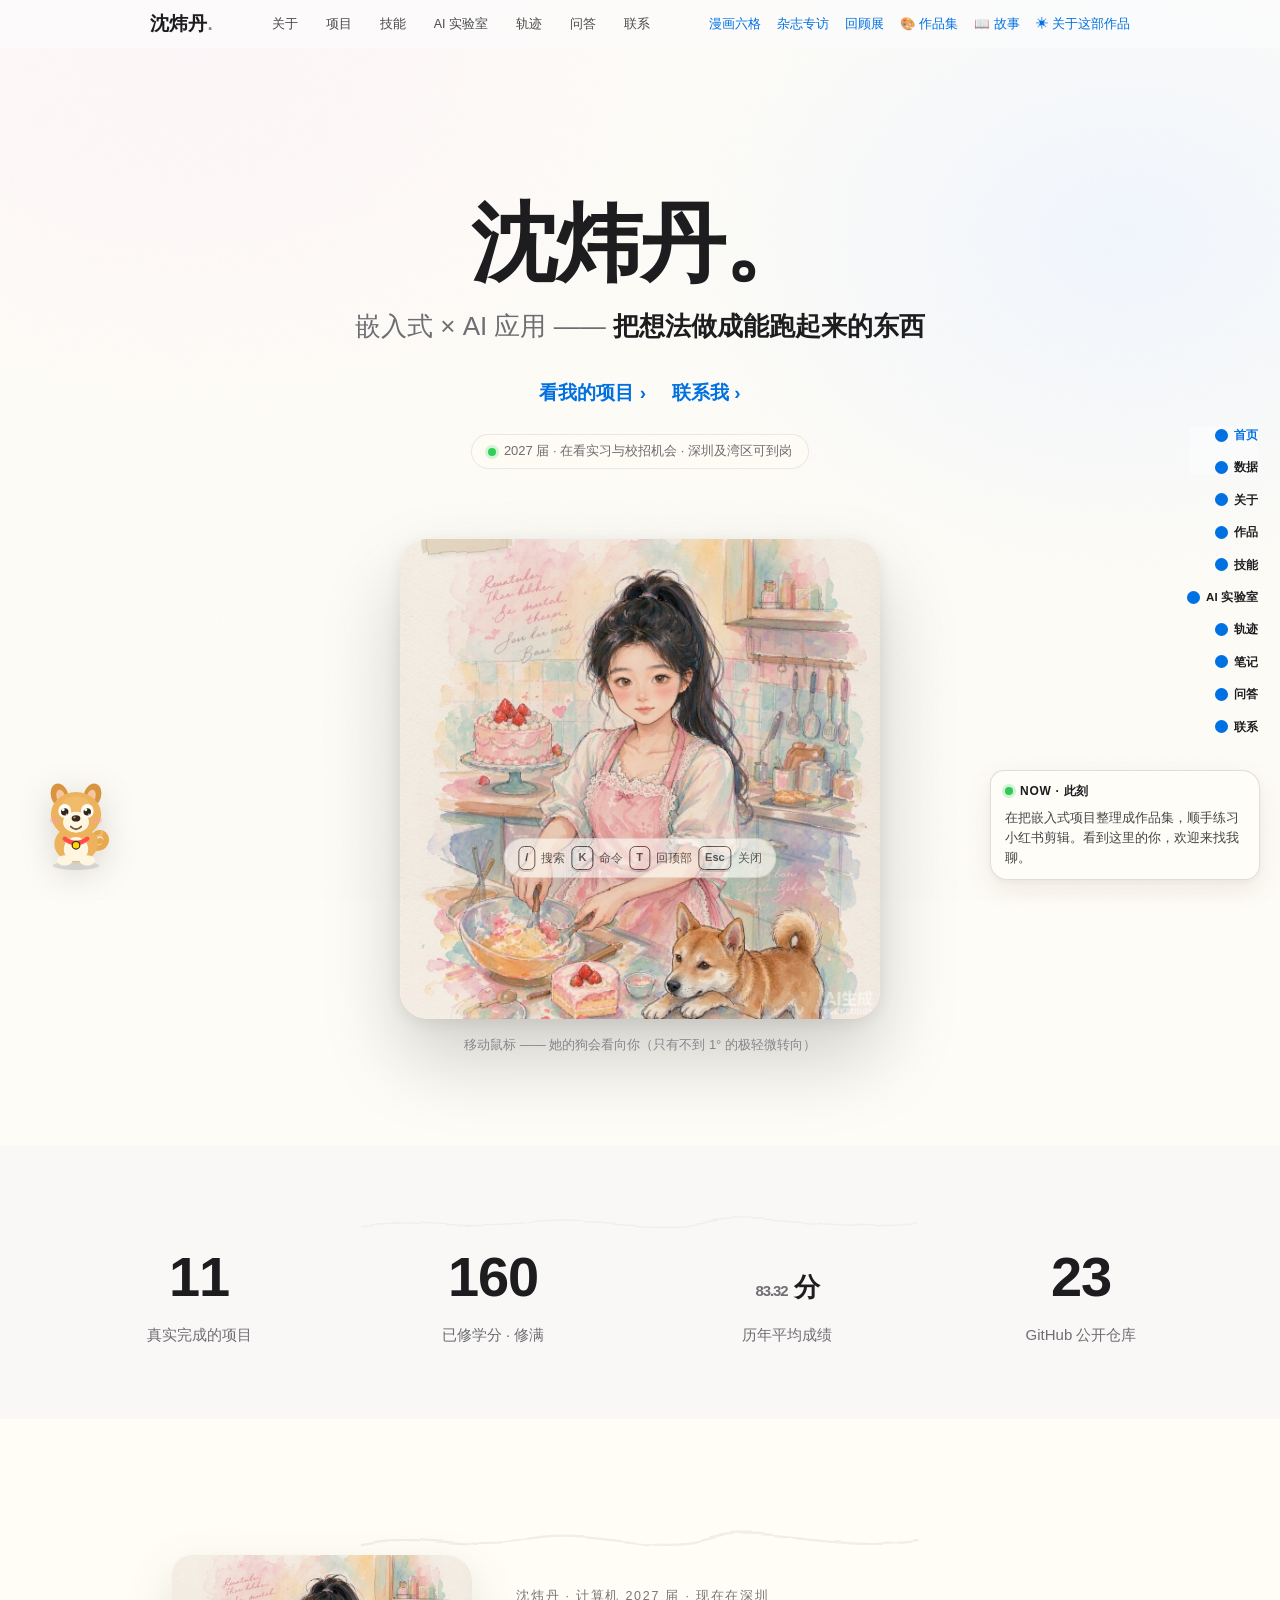
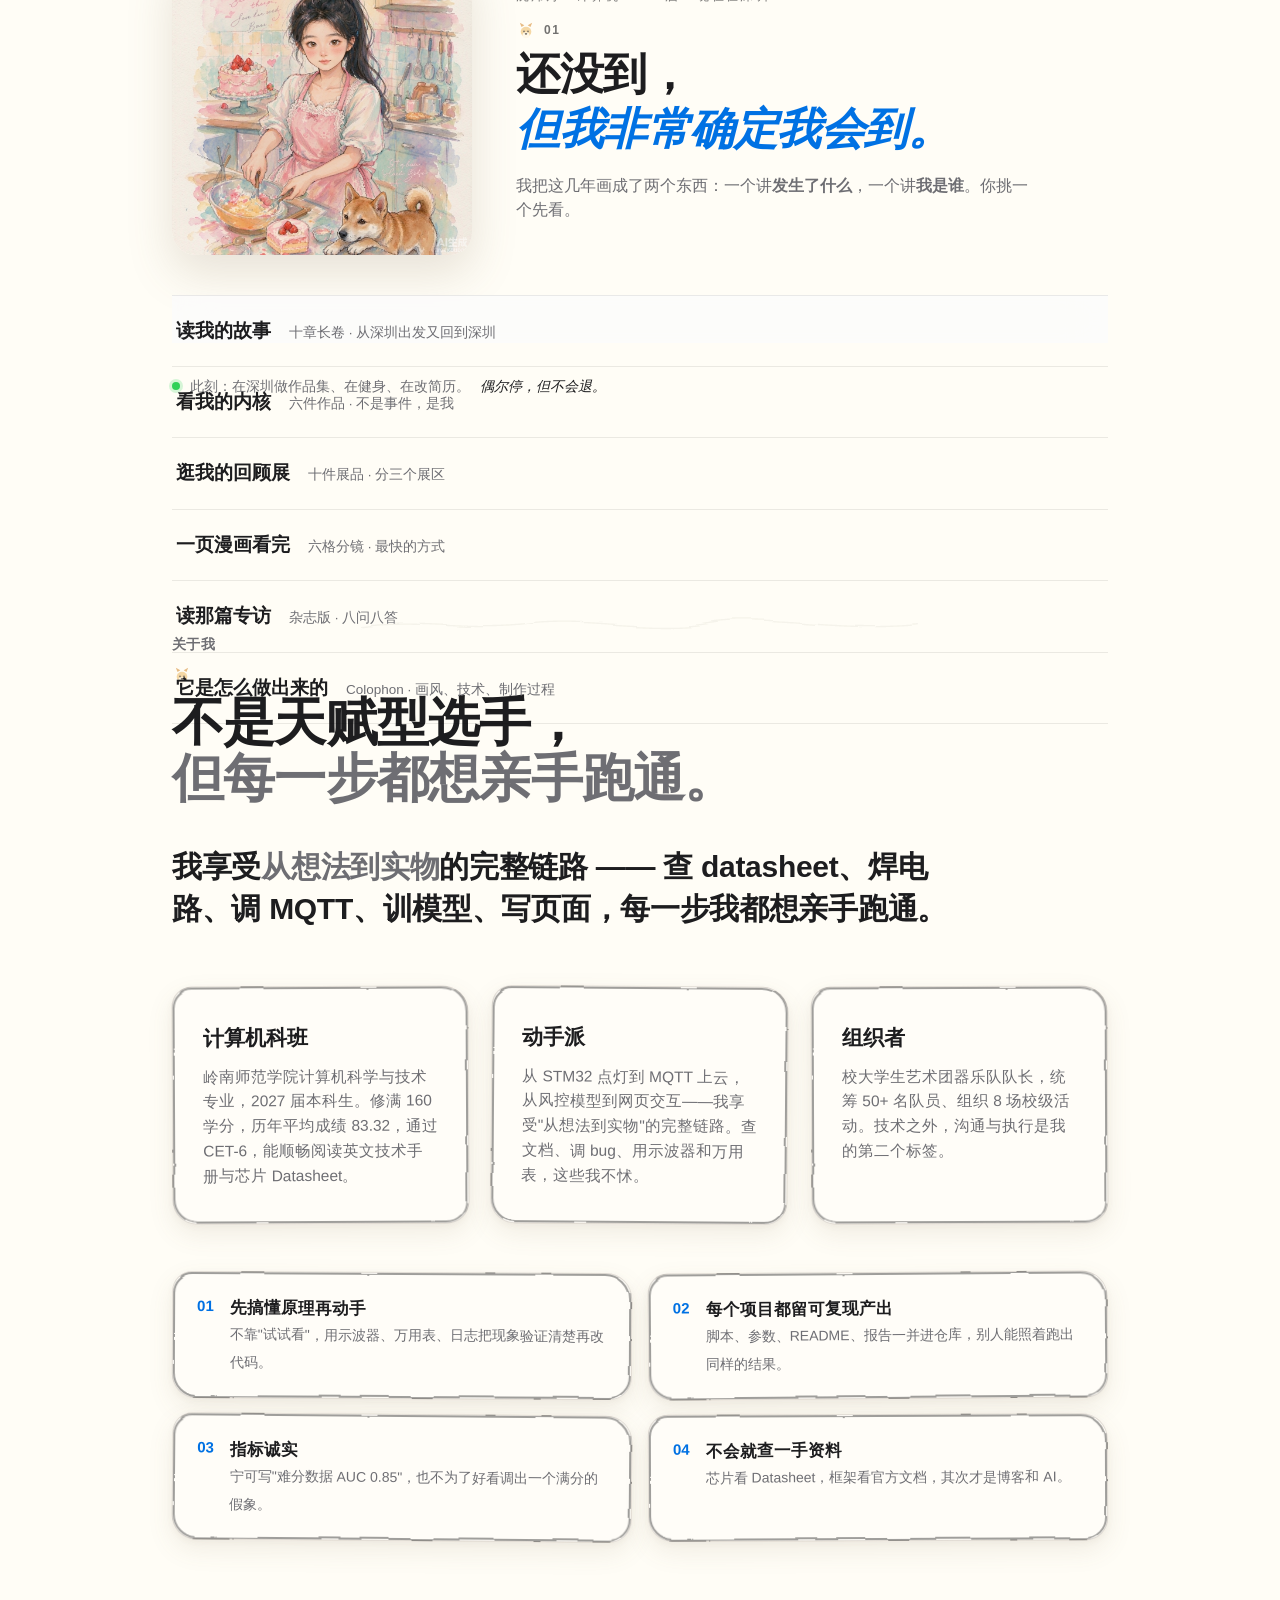
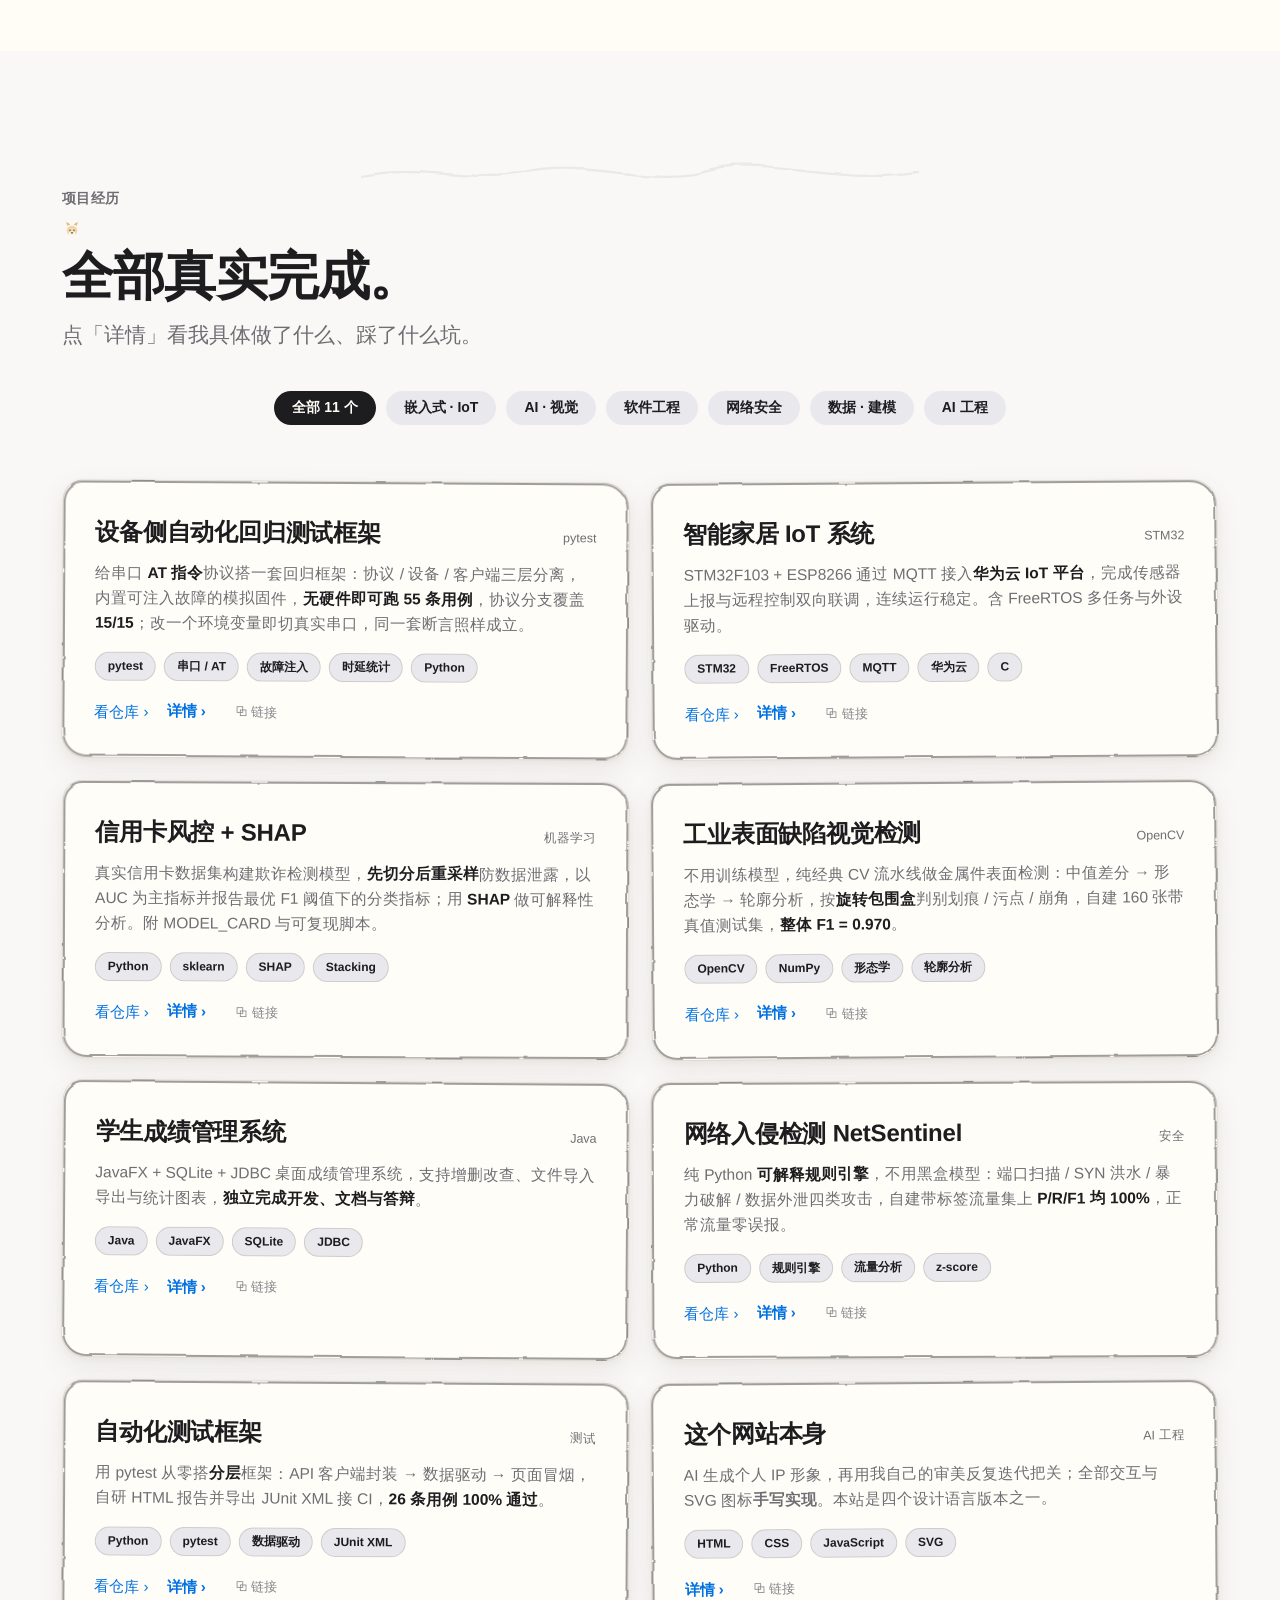
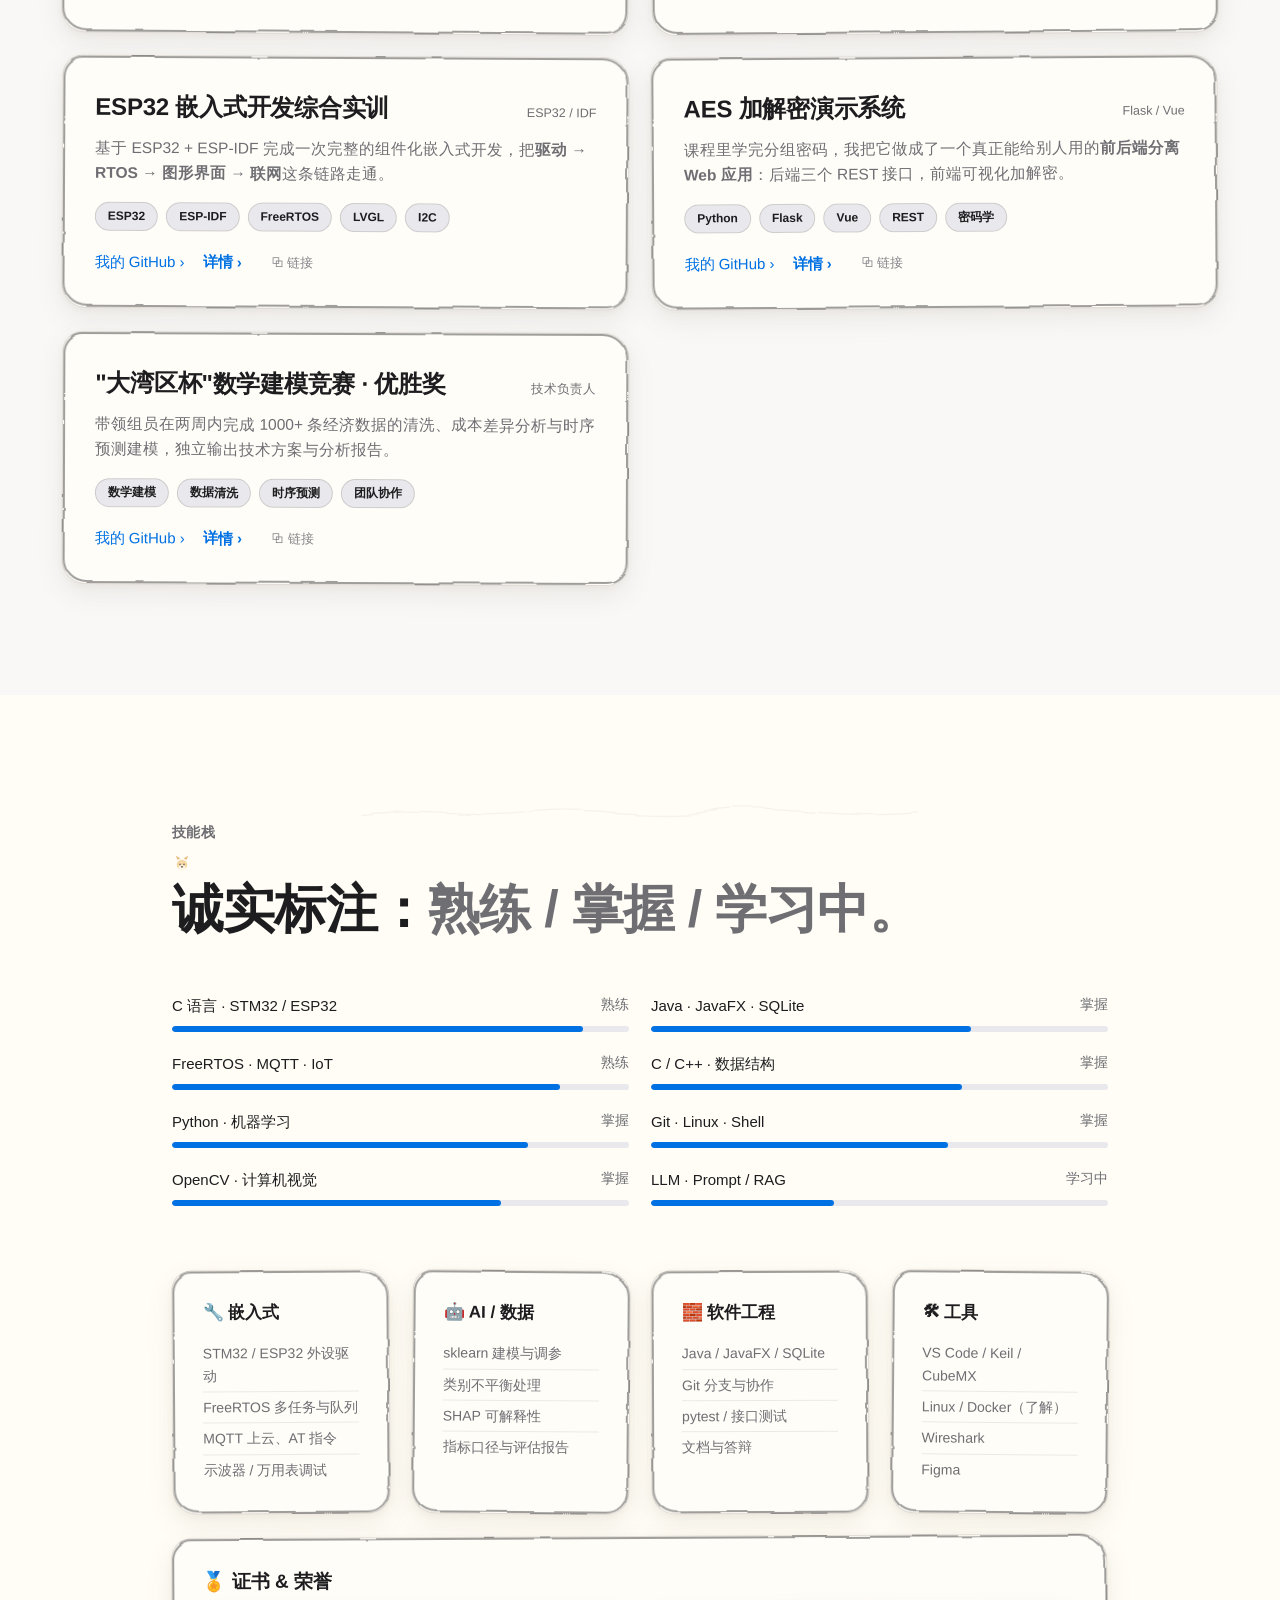
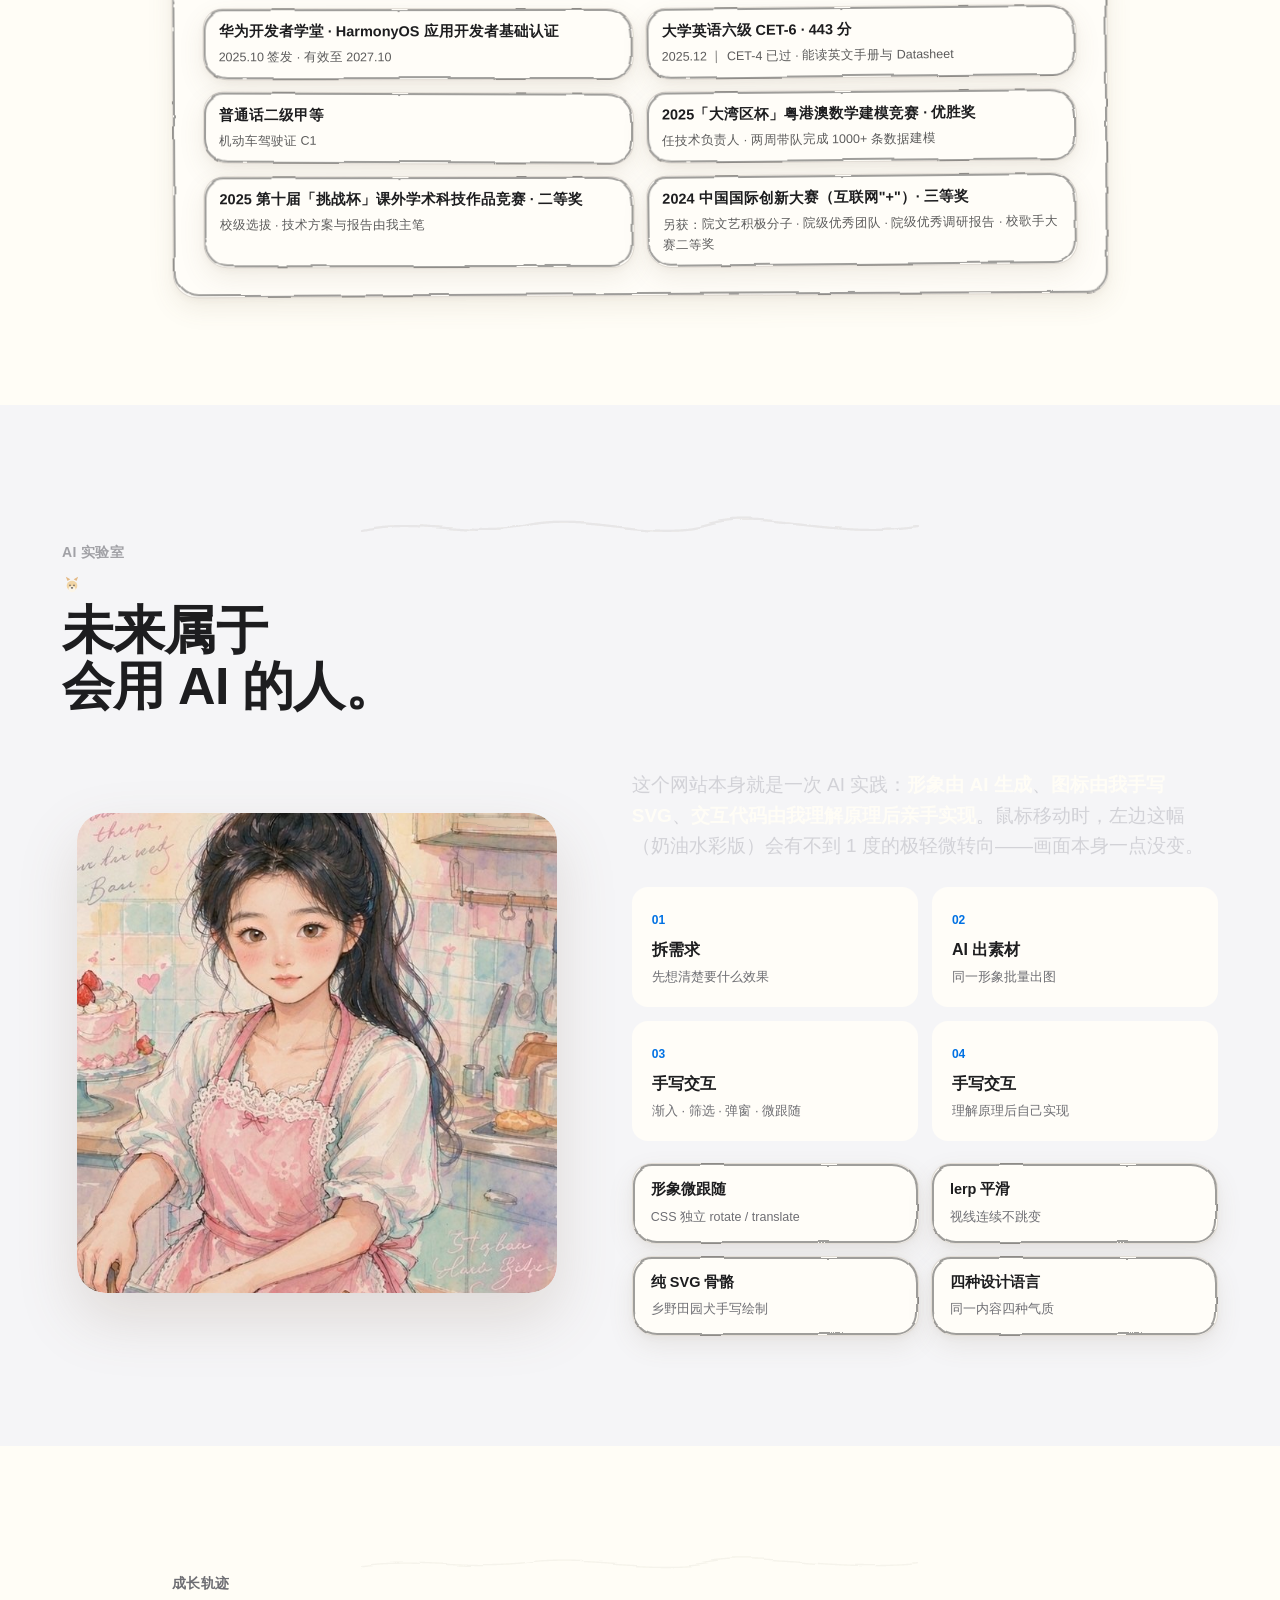
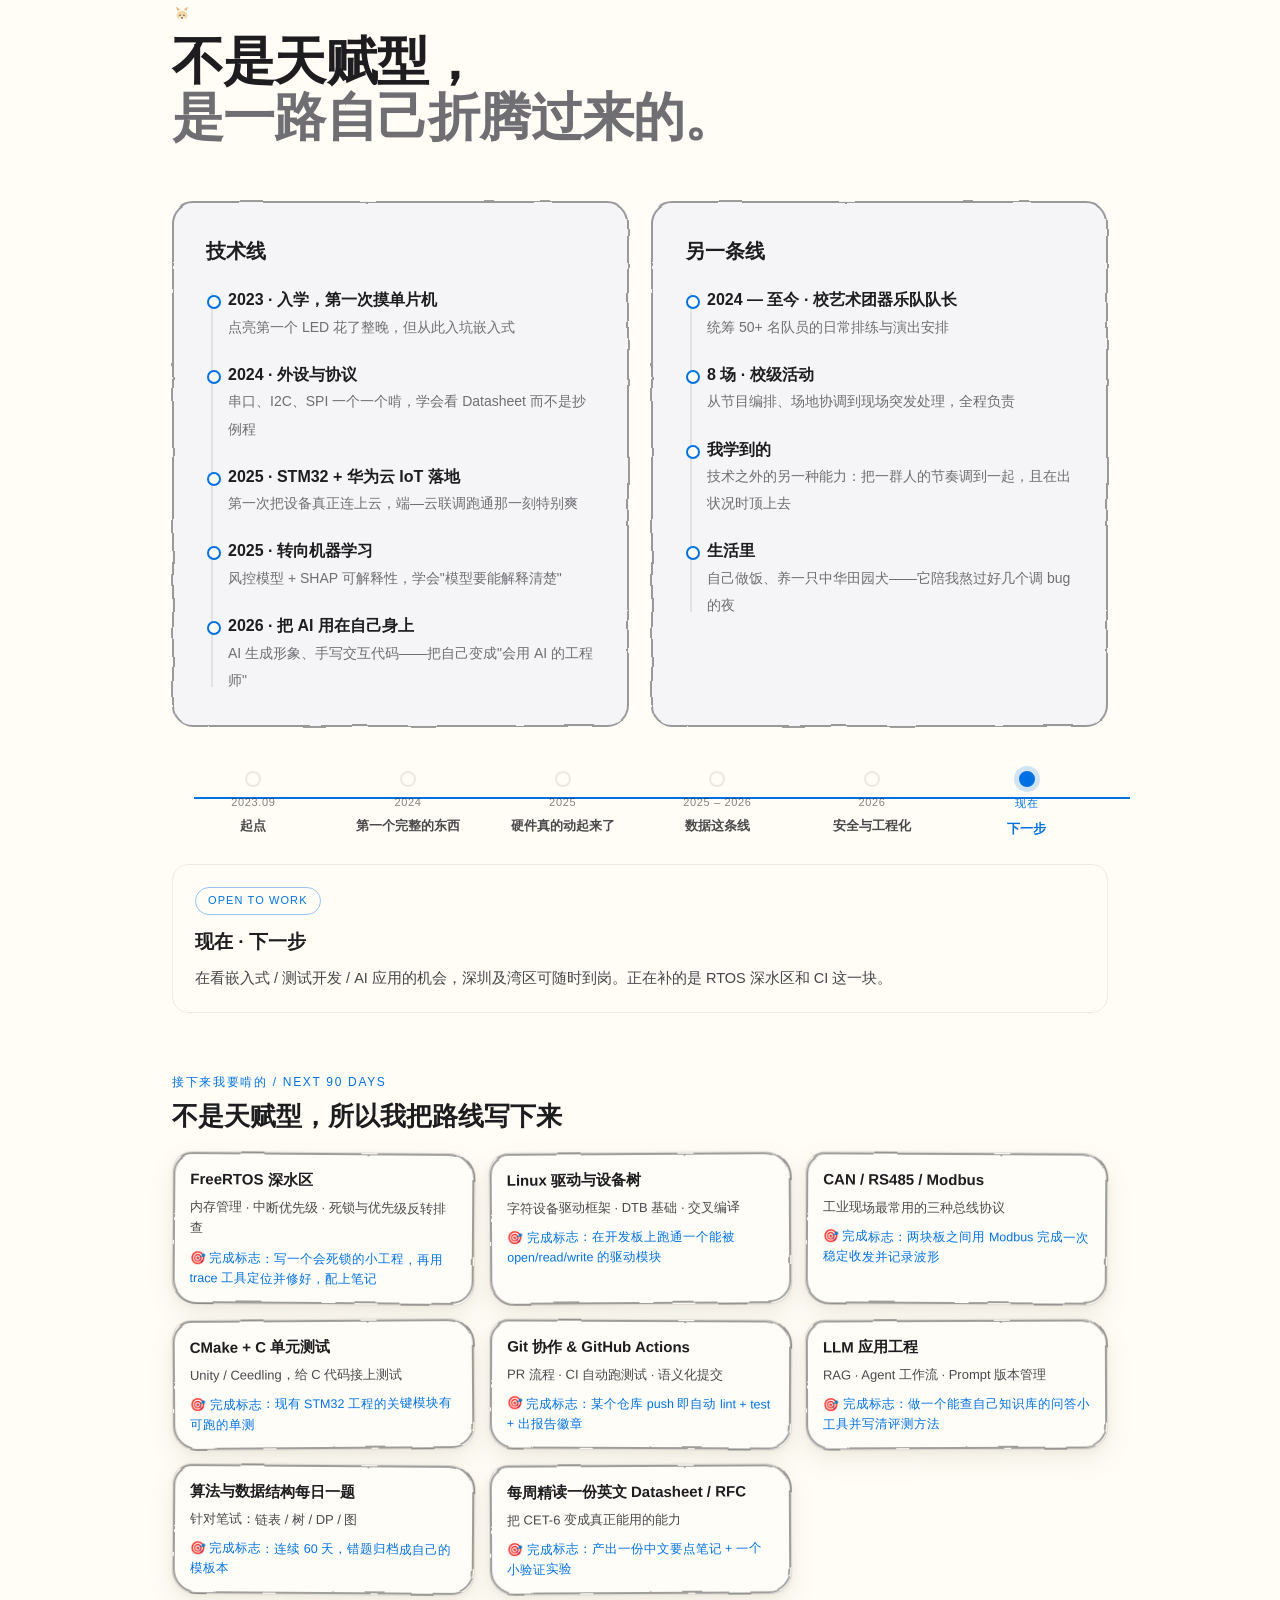
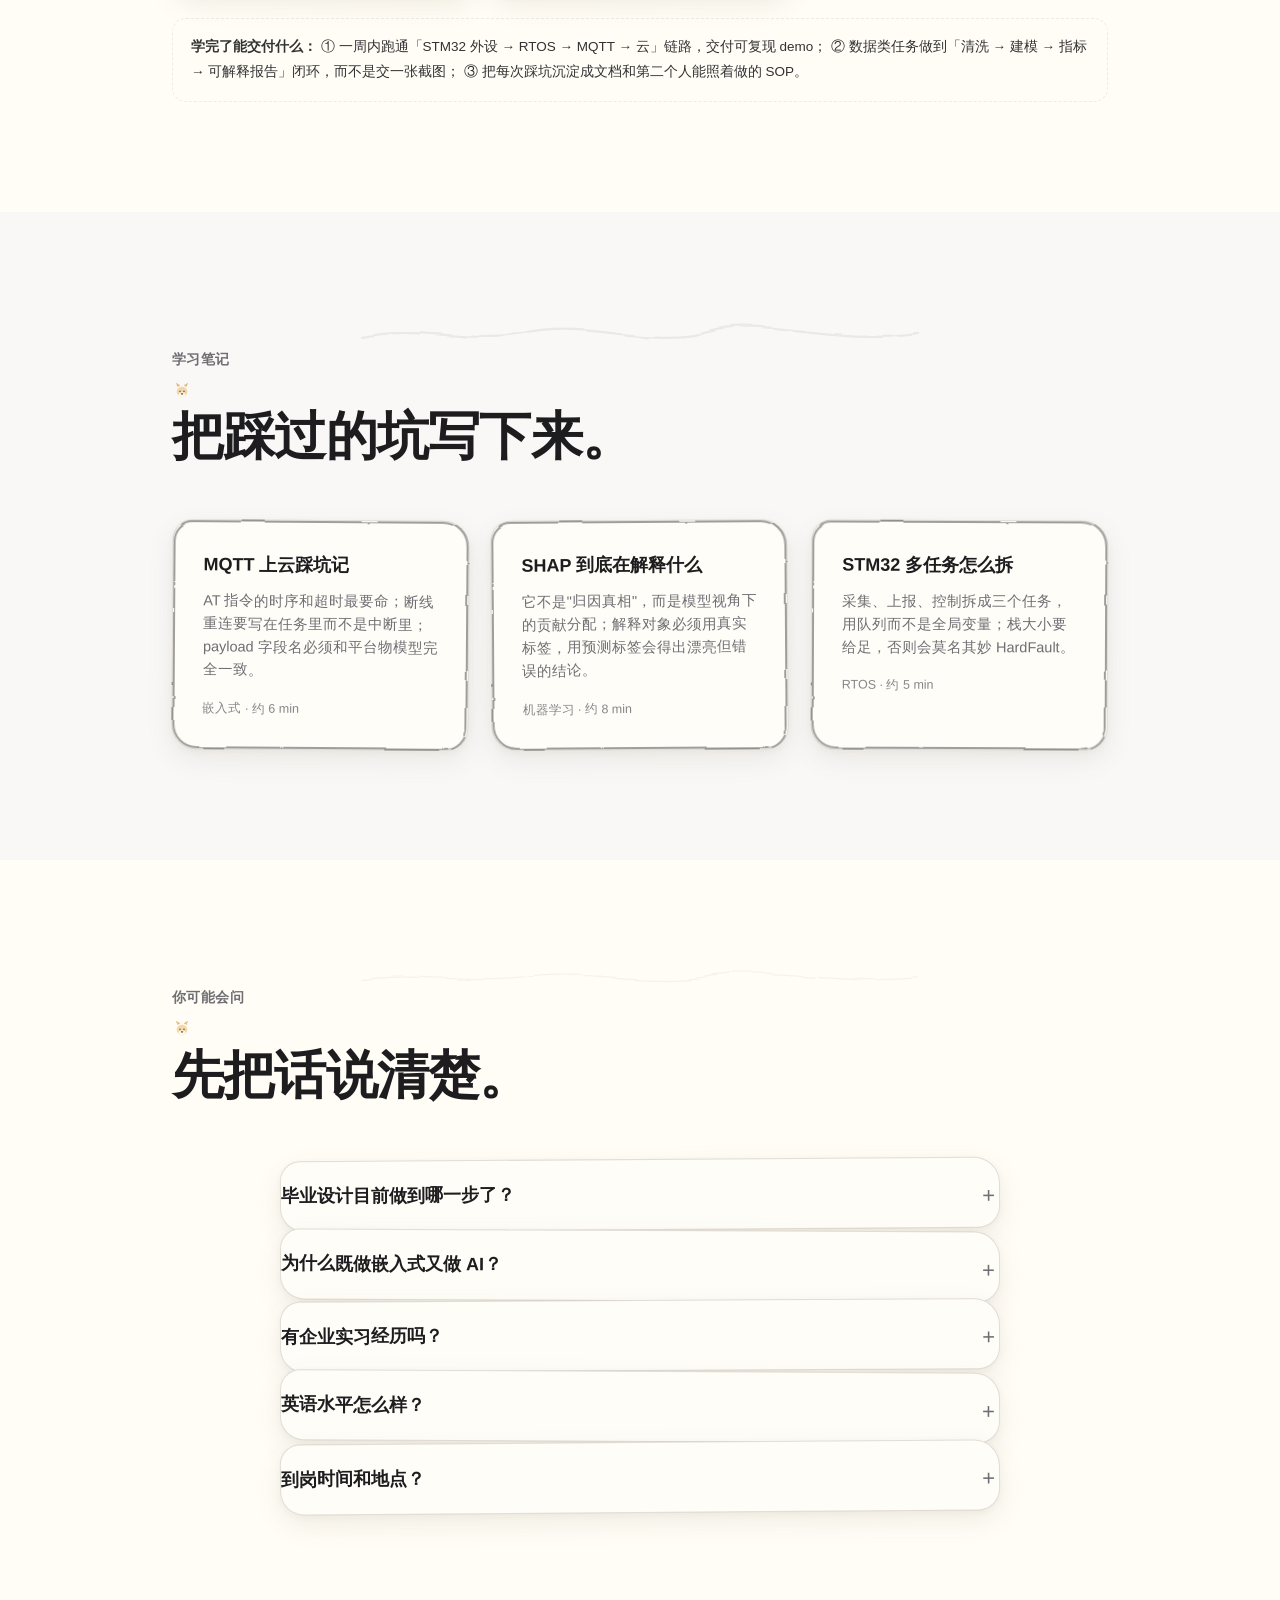
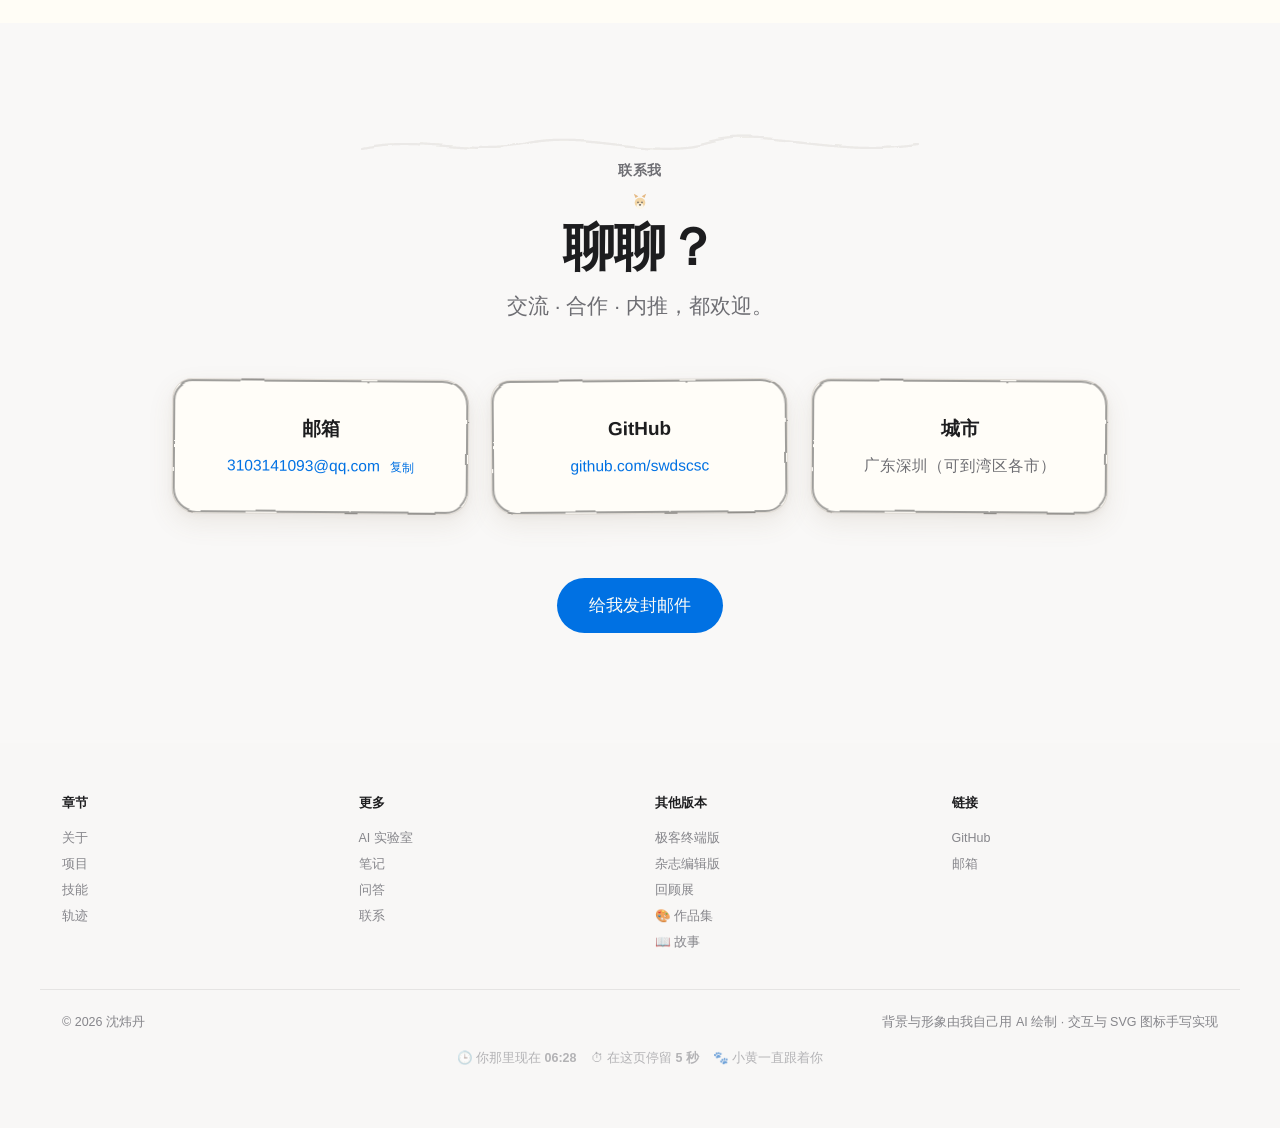
==== commit f5e6b79c: "feat: 新增「设备侧自动化回归测试框架」卡片，项目数 10→11、仓库数 22→23" ====
--- a/index.html
+++ b/index.html
@@ -420,10 +420,10 @@
 <section id="stats" style="padding:70px 0" data-nav="数据">
   <div class="wrap-wide">
     <div class="stat-row">
-      <div class="stat"><b data-count="10">0</b><span>真实完成的项目</span></div>
+      <div class="stat"><b data-count="11">0</b><span>真实完成的项目</span></div>
       <div class="stat"><b data-count="160">0</b><span>已修学分 · 修满</span></div>
       <div class="stat"><b><span data-count="83.32">0</span><span class="unit"> 分</span></b><span>历年平均成绩</span></div>
-      <div class="stat"><b data-count="22">0</b><span>GitHub 公开仓库</span></div>
+      <div class="stat"><b data-count="23">0</b><span>GitHub 公开仓库</span></div>
     </div>
   </div>
 </section>
@@ -481,7 +481,7 @@
     <h2>全部真实完成。</h2>
     <p class="sec-sub">点「详情」看我具体做了什么、踩了什么坑。</p>
     <div class="filter-bar">
-      <button class="on" data-cat="all">全部 10 个</button>
+      <button class="on" data-cat="all">全部 11 个</button>
       <button data-cat="iot">嵌入式 · IoT</button>
       <button data-cat="ai">AI · 视觉</button>
       <button data-cat="soft">软件工程</button>
@@ -490,6 +490,21 @@
       <button data-cat="ai-infra">AI 工程</button>
     </div>
     <div class="proj-grid">
+      <div class="proj reveal" data-cat="iot">
+        <div class="top"><h3>设备侧自动化回归测试框架</h3><span class="star">pytest</span></div>
+        <p>给串口 <b style="color:var(--ink)">AT 指令</b>协议搭一套回归框架：协议 / 设备 / 客户端三层分离，内置可注入故障的模拟固件，<b style="color:var(--ink)">无硬件即可跑 55 条用例</b>，协议分支覆盖 <b style="color:var(--ink)">15/15</b>；改一个环境变量即切真实串口，同一套断言照样成立。</p>
+        <div class="tags"><span class="tag">pytest</span><span class="tag">串口 / AT</span><span class="tag">故障注入</span><span class="tag">时延统计</span><span class="tag">Python</span></div>
+        <div class="p-foot"><a href="https://github.com/swdscsc/device-test-harness" target="_blank" rel="noopener">看仓库</a><button class="p-more">详情</button></div>
+        <div class="p-detail">
+          <h4>为什么做</h4><p>接口测试碰不到丢包、串包、半截帧、设备忙——而这些恰恰是固件联调里最常见的问题。我想把这类"偶发"问题变成可重复执行的用例，而不是靠人守着串口助手看日志。</p>
+          <h4>我具体做了什么</h4><ul>
+            <li>把协议定义、设备后端、测试客户端分成三层，用例里没有一处"模拟器 / 真机"判断</li>
+            <li>按「命令 × 结局」定义 15 条协议分支作为覆盖率分母，而不是"写了几条用例就算几条"</li>
+            <li>故障注入覆盖丢包 / 慢响应 / 半截帧 / 乱码 / 应答错位 / 设备忙六类，并验证链路自恢复</li>
+            <li>自研 HTML 报告输出通过率、分支覆盖与时延分布；200 轮混合命令长稳验证时延不劣化</li></ul>
+          <h4>踩过什么坑</h4><p>第一版时延被量成 15ms，而模型里写的是 4ms。查到最后是 Windows 的 <b>time.monotonic()</b> 底层走 GetTickCount64，分辨率只有 15.6ms——等待循环里时间不前进，空转到超时，读数还被抬高 3 倍。换成 <b>perf_counter()</b> 后 P50 降到 4.47ms。时延是设备测试的核心指标，量错了等于没测。</p>
+        </div>
+      </div>
       <div class="proj reveal" data-cat="iot">
         <div class="top"><h3>智能家居 IoT 系统</h3><span class="star">STM32</span></div>
         <p>STM32F103 + ESP8266 通过 MQTT 接入<b style="color:var(--ink)">华为云 IoT 平台</b>，完成传感器上报与远程控制双向联调，连续运行稳定。含 FreeRTOS 多任务与外设驱动。</p>
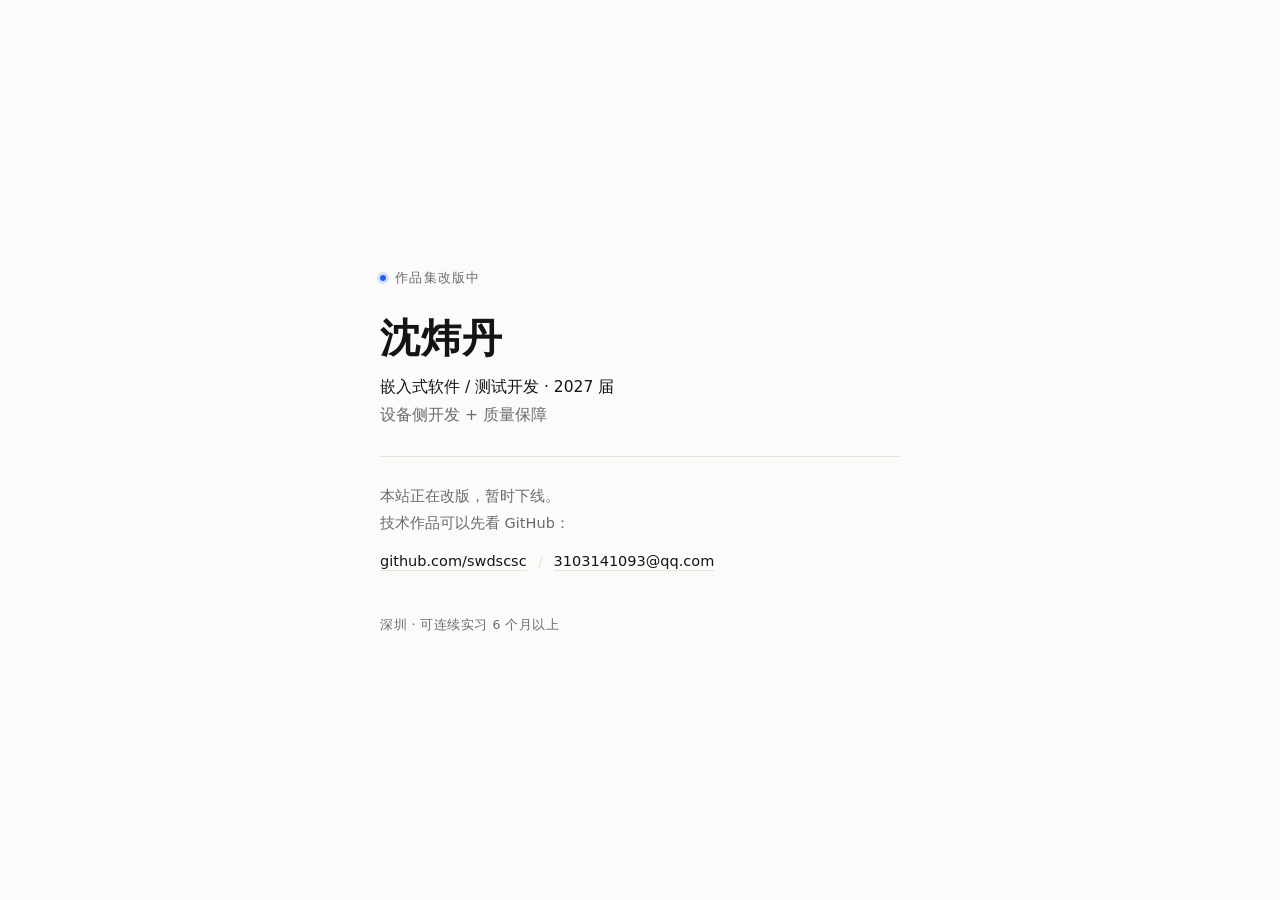
==== commit 425a0930: "chore: 站点改版中，替换为占位页（完整版已备份，改版后恢复）" ====
--- a/index.html
+++ b/index.html
@@ -1,909 +1,71 @@
 <!DOCTYPE html>
 <html lang="zh-CN">
 <head>
-<meta charset="UTF-8">
-<meta name="theme-color" content="#fffdf8">
-<meta name="viewport" content="width=device-width, initial-scale=1.0">
-<title>沈炜丹 · Shen Weidan — 嵌入式 / AI 应用</title>
-<meta name="description" content="沈炜丹 — 计算机科学与技术 2027 届 · 嵌入式 / AI 应用 · 把想法做成能跑起来的东西">
-<meta property="og:title" content="沈炜丹 · 个人主页">
-<meta property="og:description" content="计算机科学与技术 2027 届 · 嵌入式 / AI 应用">
-<meta property="og:image" content="assets/styleB-chimo-v4.png">
-<meta property="og:type" content="website">
-<link rel="icon" href="data:image/svg+xml,%3Csvg xmlns='http://www.w3.org/2000/svg' viewBox='0 0 32 32'%3E%3Ctext y='26' font-size='26'%3E%F0%9F%90%BE%3C/text%3E%3C/svg%3E">
+<meta charset="utf-8">
+<meta name="viewport" content="width=device-width,initial-scale=1">
+<meta name="robots" content="noindex,nofollow,noarchive">
+<meta name="description" content="沈炜丹 · 嵌入式软件 / 测试开发 · 2027 届 · 作品集改版中">
+<title>沈炜丹 · 作品集改版中</title>
 <style>
-/* ============ Apple 风格 · 极简 大留白 大标题 ============ */
-:root{
-  --cta:var(--blue);
-  --blue:#0071e3; --blue-h:#0077ed;
-  --bg:#fffdf6; --bg-alt:#f5f5f7; --bg-dark:#000;
-  --ink:#1d1d1f; --gray:#6e6e73; --gray-l:#86868b;
-  --hair:rgba(0,0,0,.08); --hair-d:rgba(255,255,255,.14);
-  --maxw:980px; --maxw-wide:1200px;
-}
-*{box-sizing:border-box;margin:0;padding:0}
-html{scroll-behavior:smooth;-webkit-font-smoothing:antialiased}
-body{font-family:-apple-system,BlinkMacSystemFont,"SF Pro Display","SF Pro SC","PingFang SC","Microsoft YaHei",sans-serif;
-  color:var(--ink);background:var(--bg);line-height:1.6;font-size:17px;overflow-x:hidden}
-a{color:var(--blue);text-decoration:none}
-a:hover{text-decoration:underline}
-img{display:block;max-width:100%}
-.wrap{max-width:var(--maxw);margin:0 auto;padding:0 22px}
-.wrap-wide{max-width:var(--maxw-wide);margin:0 auto;padding:0 22px}
+  :root{
+    --bg:#fbfbf9; --ink:#141414; --muted:#6b6b6b;
+    --line:#e5e3dd; --accent:#1f5eff;
+  }
+  @media (prefers-color-scheme: dark){
+    :root{ --bg:#0f0f10; --ink:#f2f2f0; --muted:#9c9c98;
+           --line:#2b2b2e; --accent:#7ea2ff; }
+  }
+  *{box-sizing:border-box}
+  html,body{height:100%}
+  body{
+    margin:0; background:var(--bg); color:var(--ink);
+    font-family:system-ui,-apple-system,"Segoe UI","PingFang SC","Microsoft YaHei",sans-serif;
+    display:grid; place-items:center; padding:32px 24px;
+    -webkit-font-smoothing:antialiased; text-rendering:optimizeLegibility;
+  }
+  main{width:100%; max-width:520px}
 
-/* 导航：磨砂玻璃 */
-nav{position:sticky;top:0;z-index:100;height:48px;
-  background:rgba(251,251,253,.78);backdrop-filter:saturate(180%) blur(20px);-webkit-backdrop-filter:saturate(180%) blur(20px)}
-nav .in{max-width:1024px;margin:0 auto;height:100%;display:flex;align-items:center;justify-content:space-between;padding:0 22px}
-.logo{font-size:19px;font-weight:600;color:var(--ink);letter-spacing:.2px;text-decoration:none}
-.logo:hover{text-decoration:none}
-nav .links{display:flex;gap:28px}
-nav .links a{font-size:12.5px;color:rgba(29,29,31,.8);text-decoration:none}
-nav .links a:hover{color:var(--ink)}
-nav .links a.active{color:var(--ink);font-weight:600}
-#progress{position:fixed;top:0;left:0;height:3px;width:0;z-index:200;background:var(--blue)}
+  .status{display:inline-flex; align-items:center; gap:9px; margin:0 0 28px;
+          font-size:12.5px; letter-spacing:.1em; color:var(--muted)}
+  .dot{width:6px; height:6px; border-radius:50%; background:var(--accent);
+       box-shadow:0 0 0 3px color-mix(in srgb, var(--accent) 16%, transparent)}
 
-/* 通用 section 标题 */
-section{padding:110px 0}
-.sec-kicker{font-size:14px;font-weight:600;color:var(--gray);letter-spacing:.4px;margin-bottom:10px}
-h2{font-size:52px;line-height:1.08;font-weight:700;letter-spacing:-.015em}
-h2 .hl{color:var(--gray)}
-.sec-sub{font-size:21px;color:var(--gray);margin-top:14px;max-width:640px}
-.center{text-align:center}
-.center .sec-sub{margin-left:auto;margin-right:auto}
+  h1{font-size:clamp(30px,7vw,40px); line-height:1.15; font-weight:700;
+     letter-spacing:.02em; margin:0 0 16px}
+  .role{margin:0 0 7px; font-size:15.5px}
+  .tagline{margin:0 0 30px; font-size:15.5px; color:var(--muted)}
 
-/* HERO */
-#hero{padding:150px 0 60px;text-align:center;background:linear-gradient(180deg,rgba(251,251,253,.35),rgba(245,245,247,.08))}
-#hero h1{font-size:86px;line-height:1.05;font-weight:700;letter-spacing:-.02em}
-#hero .tagline{font-size:26px;color:var(--gray);margin-top:18px;font-weight:500}
-#hero .tagline b{color:var(--ink)}
-.cta-row{display:flex;gap:26px;justify-content:center;margin-top:30px}
-.cta-link{font-size:19px;color:var(--blue)}
-.cta-link:hover{text-decoration:underline}
-.cta-link::after{content:' ›'}
-.open-badge{display:inline-flex;align-items:center;gap:8px;font-size:13px;color:var(--gray);
-  border:1px solid var(--hair);border-radius:999px;padding:6px 16px;margin-top:26px;background:#fffdf6}
-.open-badge .dot{width:8px;height:8px;border-radius:50%;background:#30d158;box-shadow:0 0 0 3px rgba(48,209,88,.2)}
+  hr{border:0; border-top:1px solid var(--line); margin:0 0 26px}
 
-/* 形象大图（微跟随） */
-.mascot-stage{margin:70px auto 0;max-width:760px;position:relative}
-.mascot{position:relative;width:min(480px,86vw);aspect-ratio:1/1;margin:0 auto;border-radius:28px;overflow:hidden;
-  box-shadow:0 40px 80px rgba(0,0,0,.18),0 4px 16px rgba(0,0,0,.08)}
-.mascot img{width:100%;height:100%;object-fit:cover}
-.mascot-hint{text-align:center;font-size:13px;color:var(--gray-l);margin-top:16px}
+  .note{margin:0 0 16px; font-size:14.5px; line-height:1.85; color:var(--muted)}
+  .links{display:flex; flex-wrap:wrap; align-items:center; gap:6px 11px; margin:0; font-size:14.5px}
+  .links a{color:var(--ink); text-decoration:none; padding-bottom:1px;
+           border-bottom:1px solid var(--line);
+           transition:color .18s ease, border-color .18s ease}
+  .links a:hover,.links a:focus-visible{color:var(--accent); border-color:var(--accent)}
+  .sep{color:var(--line)}
 
-/* 数字条 */
-#stats{background:color-mix(in srgb,var(--bg-alt) 55%,transparent);padding:70px 0}
-.stat-row{display:grid;grid-template-columns:repeat(4,1fr);gap:20px;text-align:center}
-.stat b{display:block;font-size:56px;font-weight:700;letter-spacing:-.02em}
-.stat span{font-size:15px;color:var(--gray)}
-.stat .unit{font-size:26px;font-weight:600;color:var(--ink)}
+  footer{margin-top:46px; font-size:12.5px; letter-spacing:.04em; color:var(--muted)}
+</style>
+</head>
+<body>
+<main>
+  <p class="status"><span class="dot"></span>作品集改版中</p>
 
-/* 关于 */
-.cards-3{display:grid;grid-template-columns:repeat(3,1fr);gap:22px;margin-top:56px}
-.gcard{background:var(--bg-alt);border-radius:22px;padding:34px 30px;transition:transform .3s}
-.gcard:hover{transform:translateY(-4px)}
-.gcard h3{font-size:21px;font-weight:700;margin-bottom:10px}
-.gcard p{font-size:15.5px;color:var(--gray)}
-.quote{font-size:30px;line-height:1.4;font-weight:600;letter-spacing:-.01em;max-width:800px;margin-top:40px}
-.quote em{font-style:normal;color:var(--gray)}
-.ways{display:grid;grid-template-columns:1fr 1fr;gap:16px;margin-top:48px}
-.way{display:flex;gap:16px;align-items:flex-start;background:var(--bg-alt);border-radius:18px;padding:22px 24px}
-.way .n{font-size:15px;font-weight:700;color:var(--blue);font-variant-numeric:tabular-nums}
-.way b{display:block;font-size:16.5px}
-.way span{font-size:14px;color:var(--gray)}
+  <h1>沈炜丹</h1>
+  <p class="role">嵌入式软件 / 测试开发 · 2027 届</p>
+  <p class="tagline">设备侧开发 + 质量保障</p>
 
-/* 项目 */
-.proj-grid{display:grid;grid-template-columns:1fr 1fr;gap:22px;margin-top:56px}
-.proj{background:var(--bg-alt);border-radius:22px;padding:32px;transition:transform .3s,box-shadow .3s}
-.proj:hover{transform:scale(1.015);box-shadow:0 20px 48px rgba(0,0,0,.10)}
-.proj .top{display:flex;justify-content:space-between;align-items:baseline;gap:12px}
-.proj h3{font-size:24px;font-weight:700;letter-spacing:-.01em}
-.proj .star{font-size:12.5px;color:var(--gray);white-space:nowrap}
-.proj p{font-size:15.5px;color:var(--gray);margin-top:10px}
-.tags{display:flex;flex-wrap:wrap;gap:8px;margin-top:16px}
-.tag{font-size:12px;color:var(--ink);background:#e8e8ed;border-radius:999px;padding:4px 12px}
-.p-foot{display:flex;gap:18px;margin-top:18px;align-items:center}
-.p-foot a,.p-more{font-size:15px;color:var(--blue);background:none;border:none;cursor:pointer;font-family:inherit;padding:0}
-.p-foot a::after,.p-more::after{content:' ›'}
-.p-detail{display:none}
-.filter-bar{display:flex;gap:10px;flex-wrap:wrap;margin-top:40px;justify-content:center}
-.filter-bar button{font-size:14px;border:none;background:#e8e8ed;color:var(--ink);border-radius:999px;
-  padding:8px 18px;cursor:pointer;font-family:inherit;transition:.2s}
-.filter-bar button.on{background:var(--ink);color:#fffdf6}
-.filter-bar button:hover{background:#dcdce1}
-.filter-bar button.on:hover{background:#333336}
+  <hr>
 
-/* 技能 */
-.skill-grid{display:grid;grid-template-columns:1fr 1fr;gap:22px;margin-top:56px}
-.skill{margin-bottom:20px}
-.skill .lab{display:flex;justify-content:space-between;font-size:15px;margin-bottom:8px}
-.skill .lab span:last-child{color:var(--gray);font-size:13.5px}
-.bar{height:6px;border-radius:99px;background:#e8e8ed;overflow:hidden}
-.bar i{display:block;height:100%;width:0;border-radius:99px;background:var(--blue);transition:width 1.1s cubic-bezier(.2,.7,.2,1)}
-.mat{background:var(--bg-alt);border-radius:22px;padding:28px 30px;margin-top:22px}
-.mat-grid{display:grid;grid-template-columns:repeat(4,1fr);gap:22px;margin-top:22px}
-.mat b{font-size:17px}
-.mat ul{list-style:none;margin-top:12px}
-.mat li{font-size:14px;color:var(--gray);padding:4px 0;border-bottom:1px solid var(--hair)}
-.mat li:last-child{border:none}
+  <p class="note">本站正在改版，暂时下线。<br>技术作品可以先看 GitHub：</p>
+  <p class="links">
+    <a href="https://github.com/swdscsc" target="_blank" rel="noopener">github.com/swdscsc</a>
+    <span class="sep">/</span>
+    <a href="mailto:3103141093@qq.com">3103141093@qq.com</a>
+  </p>
 
-/* 深色区块（AI 实验室） */
-.dark-sec{background:var(--bg-dark);color:#f5f5f7;border-radius:0}
-.dark-sec h2{color:#f5f5f7}
-.dark-sec .sec-sub{color:#a1a1a6}
-.ai-wrap{display:grid;grid-template-columns:1fr 1.15fr;gap:60px;align-items:center;margin-top:56px}
-.dark-sec .mascot{box-shadow:0 30px 70px rgba(0,0,0,.55)}
-.dark-sec .mascot img{border-radius:28px}
-.flow{display:grid;grid-template-columns:repeat(2,1fr);gap:14px;margin-top:26px}
-.flow>div{background:#151517;border-radius:16px;padding:18px 20px}
-.flow i{font-style:normal;font-size:12px;color:#64d2ff;font-weight:700}
-.flow b{display:block;font-size:16px;margin-top:4px}
-.flow span{font-size:13px;color:#a1a1a6}
-.ai-items{display:grid;grid-template-columns:1fr 1fr;gap:12px;margin-top:22px}
-.ai-item{background:#151517;border-radius:14px;padding:14px 18px}
-.ai-item b{font-size:14.5px;display:block}
-.ai-item span{font-size:12.5px;color:#a1a1a6}
-
-/* 成长轨迹 */
-.tl-wrap{display:grid;grid-template-columns:1fr 1fr;gap:22px;margin-top:56px}
-.tl-card{background:var(--bg-alt);border-radius:22px;padding:34px}
-.tl-card h3{font-size:20px;margin-bottom:20px}
-.tl{position:relative;padding-left:22px}
-.tl::before{content:'';position:absolute;left:5px;top:6px;bottom:6px;width:2px;background:var(--hair)}
-.tl .item{position:relative;padding-bottom:22px}
-.tl .item:last-child{padding-bottom:0}
-.tl .item::before{content:'';position:absolute;left:-21px;top:8px;width:10px;height:10px;border-radius:50%;
-  background:#fffdf6;border:2px solid var(--blue)}
-.tl b{display:block;font-size:16px}
-.tl span{font-size:14px;color:var(--gray)}
-
-/* 笔记 / FAQ / 联系 */
-.note-grid{display:grid;grid-template-columns:repeat(3,1fr);gap:22px;margin-top:56px}
-.note-card{background:var(--bg-alt);border-radius:22px;padding:30px;transition:transform .3s}
-.note-card:hover{transform:translateY(-4px)}
-.note-card b{font-size:18px;display:block}
-.note-card span{display:block;font-size:14.5px;color:var(--gray);margin-top:10px}
-.note-card .meta{font-size:12.5px;color:var(--gray-l);margin-top:16px}
-.faq-list{max-width:720px;margin:56px auto 0}
-.faq-item{border-bottom:1px solid var(--hair)}
-.faq-q{font-size:18px;font-weight:600;padding:20px 0;cursor:pointer;list-style:none;position:relative;padding-right:30px}
-.faq-q::after{content:'+';position:absolute;right:4px;color:var(--gray);font-size:22px;font-weight:400;transition:.2s}
-.faq-item.open .faq-q::after{content:'−'}
-.faq-a{max-height:0;overflow:hidden;transition:max-height .35s ease}
-.faq-item.open .faq-a{max-height:300px}
-.faq-a p{padding:0 30px 22px 0;font-size:15.5px;color:var(--gray)}
-.contact-grid{display:grid;grid-template-columns:repeat(3,1fr);gap:22px;margin-top:56px;text-align:center}
-.contact-grid .gcard h3{font-size:19px}
-.copy-btn{margin-left:10px;font-size:12px;color:var(--blue);background:none;border:none;cursor:pointer;font-family:inherit}
-.big-cta{text-align:center;margin-top:64px}
-.btn-blue{display:inline-block;background:var(--blue);color:#fffdf6;font-size:17px;padding:14px 32px;
-  border-radius:999px;transition:background .2s}
-.btn-blue:hover{background:var(--blue-h);text-decoration:none}
-
-/* footer */
-footer{background:color-mix(in srgb,var(--bg-alt) 70%,transparent);padding:50px 0 60px;font-size:12.5px;color:var(--gray-l)}
-footer .cols{display:grid;grid-template-columns:repeat(4,1fr);gap:30px;max-width:var(--maxw-wide);margin:0 auto;padding:0 22px 34px}
-footer h4{font-size:12.5px;color:var(--ink);margin-bottom:12px;font-weight:600}
-footer a{display:block;color:var(--gray-l);padding:3px 0}
-footer .legal{border-top:1px solid var(--hair);max-width:var(--maxw-wide);margin:0 auto;padding:22px 22px 0;
-  display:flex;justify-content:space-between;flex-wrap:wrap;gap:10px}
-
-/* 其他 */
-.reveal{opacity:0;transform:translateY(26px);transition:opacity .7s ease,transform .7s ease}
-.reveal.in{opacity:1;transform:none}
-#topBtn{position:fixed;right:24px;bottom:24px;z-index:90;width:44px;height:44px;border-radius:50%;
-  border:none;background:rgba(29,29,31,.75);color:#fffdf6;font-size:19px;cursor:pointer;opacity:0;
-  pointer-events:none;transition:.3s;backdrop-filter:blur(8px)}
-#topBtn.show{opacity:1;pointer-events:auto}
-#modal{position:fixed;inset:0;z-index:300;background:rgba(0,0,0,.45);display:none;align-items:center;justify-content:center;padding:20px}
-#modal.open{display:flex}
-.modal-in{background:#fffdf6;border-radius:22px;max-width:640px;width:100%;max-height:82vh;overflow:auto;padding:34px}
-.modal-head{display:flex;justify-content:space-between;align-items:flex-start;margin-bottom:16px}
-.modal-head h3{font-size:24px}
-#modalSub{font-size:13px;color:var(--gray)}
-#modalClose{background:none;border:none;font-size:30px;cursor:pointer;color:var(--gray);line-height:1}
-#modalBody h4{font-size:17px;margin:18px 0 8px}
-#modalBody p,#modalBody li{font-size:15px;color:var(--gray)}
-#modalBody ul{padding-left:20px}
-.course-row{display:flex;justify-content:space-between;border-bottom:1px solid var(--hair);padding:9px 0;font-size:15px}
-.course-row .sc{color:var(--gray);font-variant-numeric:tabular-nums}
-
-@media(max-width:860px){
-  #hero h1{font-size:52px}
-  h2{font-size:36px}
-  section{padding:76px 0}
-  .cards-3,.proj-grid,.skill-grid,.tl-wrap,.note-grid,.contact-grid,.mat-grid{grid-template-columns:1fr}
-  .ways,.flow,.ai-items{grid-template-columns:1fr}
-  .ai-wrap{grid-template-columns:1fr;gap:36px}
-  .stat-row{grid-template-columns:1fr 1fr;gap:34px}
-  nav .links{display:none}
-  .quote{font-size:23px}
-}
-@media(prefers-reduced-motion:reduce){
-  *{transition:none!important;animation:none!important}
-  .reveal{opacity:1;transform:none}
-}
-
-/* ---- v9 证书 & 学习计划 ---- */
-.honor-grid{display:grid;grid-template-columns:repeat(2,1fr);gap:12px}
-.honor-item{border:1px solid var(--hair);border-radius:12px;padding:12px 15px}
-.honor-item b{display:block;font-size:14.5px;line-height:1.5;margin-bottom:4px}
-.honor-item span{display:block;font-size:12.5px;line-height:1.6;opacity:.72}
-.rm-block{margin-top:60px}
-.rm-kicker{font-size:12px;letter-spacing:.14em;text-transform:uppercase;color:var(--blue);margin-bottom:8px}
-.rm-title{font-size:26px;line-height:1.3;margin-bottom:18px}
-.rm-grid{display:grid;grid-template-columns:repeat(auto-fit,minmax(255px,1fr));gap:14px}
-.rm-item{border:1px solid var(--hair);border-radius:14px;padding:15px 17px}
-.rm-item b{display:block;font-size:15px;margin-bottom:5px}
-.rm-item p{font-size:13px;line-height:1.65;opacity:.8;margin:0}
-.rm-item .goal{display:block;margin-top:9px;font-size:12.5px;line-height:1.6;color:var(--blue)}
-.rm-note{margin-top:22px;border:1px dashed var(--hair);border-radius:14px;padding:16px 18px;font-size:13.5px;line-height:1.85;opacity:.9}
-@media(max-width:820px){.honor-grid{grid-template-columns:1fr}}
-
-/* ---- v10 跟班 ---- */
-#dogMascot{position:fixed;left:24px;bottom:24px;z-index:92;width:104px;height:104px;cursor:pointer;user-select:none;-webkit-tap-highlight-color:transparent}
-#dogMascot .md-svg{width:100%;height:100%;display:block;filter:drop-shadow(0 8px 18px rgba(0,0,0,.16))}
-#dogMascot #md-head,#dogMascot #md-ear-l,#dogMascot #md-ear-r,#dogMascot #md-tail,#dogMascot #md-body,#dogMascot #md-mouth,#dogMascot .md-eyes{transform-box:fill-box}
-#dogMascot #md-head{transform-origin:50% 66%}
-#dogMascot #md-body{transform-origin:50% 90%}
-#dogMascot #md-tail{transform-origin:88% 62%}
-#dogMascot #md-ear-l{transform-origin:62% 96%}
-#dogMascot #md-ear-r{transform-origin:38% 96%}
-#dogMascot .md-eyes{transform-origin:50% 50%}
-#dogMascot{transition:transform .16s}
-#dogMascot.blink .md-eyes{transform:scaleY(.08)}
-#dogMascot.poke{animation:mdPoke .42s cubic-bezier(.34,1.56,.64,1)}
-@keyframes mdPoke{0%{transform:scale(1)}30%{transform:scale(.9,1.1) rotate(-4deg)}60%{transform:scale(1.06,.94)}100%{transform:scale(1)}}
-#dogMascot #md-mouth{transition:transform .18s}
-#dogMascot #md-mouth.bark{transform:translateY(2px) scaleY(1.7)}
-.dog-talk{position:absolute;left:86px;bottom:64px;min-width:150px;max-width:230px;padding:10px 14px;border-radius:14px 14px 14px 3px;
-  background:var(--ink);color:var(--bg);font-size:13px;line-height:1.55;opacity:0;transform:translateY(6px) scale(.96);
-  transform-origin:left bottom;pointer-events:none;transition:opacity .22s,transform .22s;box-shadow:0 10px 24px rgba(0,0,0,.18)}
-.dog-talk.show{opacity:1;transform:translateY(0) scale(1)}
-@media(max-width:820px){#dogMascot{width:78px;height:78px;left:14px;bottom:14px}.dog-talk{max-width:190px;font-size:12px}}
-
-/* ---- v10 右侧章节点导航 ---- */
-#dotnav{position:fixed;right:22px;top:50%;transform:translateY(-50%);z-index:88;display:flex;flex-direction:column;gap:14px;align-items:flex-end}
-#dotnav .dn-dot{position:relative;display:flex;align-items:center;justify-content:flex-end;gap:8px;text-decoration:none}
-#dotnav .dn-dot i{width:9px;height:9px;border-radius:50%;background:currentColor;opacity:.28;transition:all .25s;display:block;flex:0 0 auto}
-#dotnav .dn-dot b{font-size:11.5px;font-weight:600;letter-spacing:.02em;white-space:nowrap;opacity:0;transform:translateX(6px);transition:all .25s;color:var(--ink)}
-#dotnav .dn-dot:hover i,#dotnav .dn-dot:focus-visible i{opacity:.7;transform:scale(1.35)}
-#dotnav .dn-dot:hover b,#dotnav .dn-dot:focus-visible b{opacity:1;transform:translateX(0)}
-#dotnav .dn-dot.on i{opacity:1;transform:scale(1.45);background:var(--cta)}
-#dotnav .dn-dot.on b{opacity:1;transform:translateX(0);color:var(--cta)}
-@media(max-width:1100px){#dotnav{display:none}}
-
-/* ---- v10 点状时间轴 ---- */
-.dottl{margin-top:44px}
-.dt-track{position:relative;display:flex;justify-content:space-between;padding:0 4px}
-.dt-track .dt-line{position:absolute;left:22px;right:22px;top:26px;height:2px;background:var(--hair);z-index:0}
-.dt-track .dt-fill{position:absolute;left:22px;top:26px;height:2px;background:var(--cta);z-index:1;transition:width .45s cubic-bezier(.4,0,.2,1)}
-.dt-dot{position:relative;z-index:2;background:none;border:0;padding:0;cursor:pointer;display:flex;flex-direction:column;align-items:center;gap:9px;flex:1;color:inherit}
-.dt-dot i{width:16px;height:16px;border-radius:50%;border:2px solid var(--hair);background:var(--bg);display:block;transition:all .25s}
-.dt-dot .dt-y{font-size:11px;letter-spacing:.06em;opacity:.55}
-.dt-dot .dt-t{font-size:13px;font-weight:600;white-space:nowrap;opacity:.8}
-.dt-dot:hover i{border-color:var(--cta);transform:scale(1.18)}
-.dt-dot.cur i{border-color:var(--cta);background:var(--cta);box-shadow:0 0 0 5px color-mix(in srgb,var(--cta) 18%,transparent)}
-.dt-dot.cur .dt-y,.dt-dot.cur .dt-t{opacity:1;color:var(--cta)}
-.dt-panel{margin-top:26px;border:1px solid var(--hair);border-radius:16px;padding:20px 22px}
-.dt-panel .dt-badge{display:inline-block;font-size:11px;letter-spacing:.1em;text-transform:uppercase;color:var(--cta);border:1px solid color-mix(in srgb,var(--cta) 40%,transparent);border-radius:999px;padding:4px 12px;margin-bottom:12px}
-.dt-panel h4{font-size:19px;margin-bottom:8px}
-.dt-panel p{font-size:14.5px;line-height:1.85;opacity:.82;margin:0}
-@media(max-width:820px){.dt-dot .dt-t{display:none}.dt-track{padding:0}}
-
-/* ---- v11 插画背景层 ---- */
-html{background:var(--bg)}
-body{background:transparent}
-.bgart{position:fixed;left:0;right:0;top:-14vh;bottom:-4vh;z-index:-1;pointer-events:none;
-  background:linear-gradient(180deg,rgba(253,248,239,0.3) 0%,rgba(253,248,239,0.44) 55%,rgba(253,248,239,0.3) 100%),url('assets/bg-cream.jpg') center/cover no-repeat}
-html{scroll-padding-top:92px}
-:focus-visible{outline:2.5px solid var(--cta,#4d7cfe);outline-offset:3px;border-radius:4px}
-/* ---- 打印友好（Ctrl/⌘+P 即得干净 A4） ---- */
-@media print{
-  nav,#progress,#dogMascot,.dot-nav,.dotnav,#topBtn,.theme-btn,.p-more,.p-link,.swap-links,
-  .kmask,.kpanel,.paw-rain,.bgart,.btn-o,.resume-btn,.btn-print,.copy-btn,.filter-bar,.mode-btn{display:none!important}
-  .reveal{opacity:1!important;transform:none!important}
-  .p-detail{display:block!important}
-  .proj,.card,.gcard,.note-card,.rm-block,.exhibit,.entry{box-shadow:none!important;border:1px solid #ddd!important;break-inside:avoid}
-  body{background:#fffdf6!important}
-  body,p,h1,h2,h3,h4,li,span,b,td,th{color:#111!important}
-  small,.tag,.meta,.muted,.sec-kicker{color:#555!important}
-  a{color:#111!important;text-decoration:none!important}
-  section{padding:16px 0!important;page-break-inside:avoid}
-  h2{page-break-after:avoid}
-}
-
-/* ---- v13 · 萌版中华田园犬 ---- */
-#dogMascot #md-head{transform-origin:50% 74%}
-#dogMascot #md-body{transform-origin:50% 92%}
-#dogMascot #md-tail{transform-origin:10% 96%}
-#dogMascot #md-ear-l{transform-origin:64% 96%}
-#dogMascot #md-ear-r{transform-origin:36% 96%}
-#dogMascot #md-tongue{transition:opacity .16s}
-#dogMascot #md-mouth.bark + #md-tongue{opacity:1!important}
-#dogMascot .md-svg{filter:drop-shadow(0 8px 16px rgba(0,0,0,.14))}
-
-/* v16 · 内核区块 */
-#inner .gcard .ct{display:inline-block;font-size:12px;font-weight:800;letter-spacing:.16em;
-  padding:3px 10px;border-radius:999px;background:rgba(0,0,0,.06);margin-bottom:12px}
-#inner .gcard h3{font-size:18px;margin-bottom:8px}
-
-/* v17 · Landing 枢纽：全屏分发，不是一个内容页 */
-#hub .hub-line{display:grid;grid-template-columns:300px 1fr;gap:44px;align-items:center}
-#hub .hub-img img{width:100%;border-radius:20px 26px 22px 24px;
-  box-shadow:0 18px 46px rgba(120,100,70,.18)}
-#hub .hub-k{font-size:12.5px;letter-spacing:.14em;opacity:.6;margin-bottom:14px}
-#hub h2{font-family:Georgia,"Times New Roman","Songti SC",serif;font-size:clamp(28px,4vw,44px);
-  line-height:1.24;letter-spacing:-.01em}
-#hub h2 em{font-style:italic;color:var(--blue)}
-#hub .hub-p{margin-top:16px;font-size:15.5px;color:var(--gray);max-width:520px}
-#hub .hub-go{margin-top:40px;display:grid;gap:0;border-top:1px solid var(--hair)}
-#hub .hub-go a{display:flex;align-items:baseline;gap:18px;padding:20px 4px;
-  border-bottom:1px solid var(--hair);text-decoration:none;color:var(--ink);
-  transition:padding-left .25s var(--ease, ease),color .25s}
-#hub .hub-go a:hover{padding-left:16px;color:var(--blue)}
-#hub .hub-go b{font-size:19px;flex:none}
-#hub .hub-go span{font-size:13.5px;color:var(--gray)}
-#hub .hub-now{margin-top:32px;font-size:14px;color:var(--gray);display:flex;align-items:center;gap:10px}
-#hub .hub-now .dot{width:8px;height:8px;border-radius:50%;background:#30d158;flex:none;
-  box-shadow:0 0 0 3px rgba(48,209,88,.2)}
-#hub .hub-now em{font-style:italic;color:var(--ink)}
-@media(max-width:760px){
-  #hub .hub-line{grid-template-columns:1fr;gap:22px}
-  #hub .hub-img{max-width:220px}
-  #hub .hub-go a{flex-direction:column;gap:6px}
-}
-</style>
-<style>
-/* ==== v14 族特调 ==== */
-/* v14 · 奶油族：去掉 Apple 纯黑 AI 区，换成奶油纸面 */
-.dark-sec{background:var(--bg-alt)!important;color:var(--ink)!important}
-.dark-sec h2{color:var(--ink)!important}
-.dark-sec .sec-sub{color:var(--gray)!important}
-.flow>div,.ai-item{background:#fffdf8!important}
-.flow i{color:var(--blue)!important}
-.flow span,.ai-item span{color:var(--gray)!important}
-.dark-sec .mascot{box-shadow:0 26px 60px rgba(122,96,70,.18)!important}
-body{background:
-  radial-gradient(70vw 50vw at 15% 6%,#fff5f7 0%,transparent 60%),
-  radial-gradient(60vw 46vw at 88% 26%,#eef5ff 0%,transparent 62%),
-  #fffdf6 !important;background-attachment:fixed!important}
-
-</style>
-<link rel="stylesheet" href="assets/unified.css">
-</head>
-<body data-style="cream">
-<a class="u-skip" href="#about">跳到主要内容</a>
-<div class="bgart" aria-hidden="true"></div>
-<div id="progress"></div>
-
-<nav>
-  <div class="in">
-    <a class="logo" href="#hero">沈炜丹<span style="color:var(--gray-l)">.</span></a>
-    <div class="links">
-      <a href="#about">关于</a><a href="#projects">项目</a><a href="#skills">技能</a>
-      <a href="#lab">AI 实验室</a><a href="#path">轨迹</a><a href="#faq">问答</a><a href="#contact">联系</a>
-    </div>
-    <div style="display:flex;gap:16px;align-items:center">
-      <a style="font-size:12.5px" href="styleA.html">漫画六格</a>
-      <a style="font-size:12.5px" href="editorial.html">杂志专访</a>
-      <a style="font-size:12.5px" href="gallery.html">回顾展</a>
-      <a style="font-size:12.5px" href="studio.html">🎨 作品集</a>
-      <a style="font-size:12.5px" href="story-yojiro.html">📖 故事</a>
-      <a style="font-size:12.5px" href="colophon.html">✳︎ 关于这部作品</a>
-    </div>
-  </div>
-</nav>
-
-<!-- HERO -->
-<section id="hero" style="padding-bottom:90px" data-nav="首页">
-  <div class="wrap">
-    <h1>沈炜丹。</h1>
-    <p class="tagline">嵌入式 × AI 应用 —— <b>把想法做成能跑起来的东西</b></p>
-    <div class="cta-row">
-      <a class="cta-link" href="#projects">看我的项目</a>
-      <a class="cta-link" href="#contact">联系我</a>
-    </div>
-    <div><span class="open-badge"><span class="dot"></span>2027 届 · 在看实习与校招机会 · 深圳及湾区可到岗</span></div>
-
-    <div class="mascot-stage" data-tilt>
-      <div class="mascot" data-tilt id="mascot">
-        <img src="assets/styleB-chimo-v4.png" alt="沈炜丹的插画形象与她的中华田园犬">
-      </div>
-      <p class="mascot-hint" data-tilt>移动鼠标 —— 她的狗会看向你（只有不到 1° 的极轻微转向）</p>
-    </div>
-  </div>
-</section>
-
-<!-- 数字 -->
-<section id="stats" style="padding:70px 0" data-nav="数据">
-  <div class="wrap-wide">
-    <div class="stat-row">
-      <div class="stat"><b data-count="11">0</b><span>真实完成的项目</span></div>
-      <div class="stat"><b data-count="160">0</b><span>已修学分 · 修满</span></div>
-      <div class="stat"><b><span data-count="83.32">0</span><span class="unit"> 分</span></b><span>历年平均成绩</span></div>
-      <div class="stat"><b data-count="23">0</b><span>GitHub 公开仓库</span></div>
-    </div>
-  </div>
-</section>
-
-<!-- 关于 -->
-
-<section id="hub">
-  <div class="wrap">
-    <div class="hub-line">
-      <div class="hub-img"><img src="assets/styleB-chimo-v4.png" alt="沈炜丹"></div>
-      <div class="hub-txt">
-        <div class="hub-k">沈炜丹 · 计算机 2027 届 · 现在在深圳</div>
-        <h2>还没到，<br><em>但我非常确定我会到。</em></h2>
-        <p class="hub-p">我把这几年画成了两个东西：一个讲<b>发生了什么</b>，一个讲<b>我是谁</b>。你挑一个先看。</p>
-      </div>
-    </div>
-    <nav class="hub-go">
-      <a href="story-yojiro.html"><b>读我的故事</b><span>十章长卷 · 从深圳出发又回到深圳</span></a>
-      <a href="studio.html"><b>看我的内核</b><span>六件作品 · 不是事件，是我</span></a>
-      <a href="gallery.html"><b>逛我的回顾展</b><span>十件展品 · 分三个展区</span></a>
-      <a href="styleA.html"><b>一页漫画看完</b><span>六格分镜 · 最快的方式</span></a>
-      <a href="editorial.html"><b>读那篇专访</b><span>杂志版 · 八问八答</span></a>
-      <a href="colophon.html"><b>它是怎么做出来的</b><span>Colophon · 画风、技术、制作过程</span></a>
-    </nav>
-    <div class="hub-now">
-      <span class="dot"></span> 此刻：在深圳做作品集、在健身、在改简历。<em>偶尔停，但不会退。</em>
-    </div>
-  </div>
-</section>
-
-
-<section id="about" data-nav="关于">
-  <div class="wrap">
-    <p class="sec-kicker">关于我</p>
-    <h2>不是天赋型选手，<br><span class="hl">但每一步都想亲手跑通。</span></h2>
-    <p class="quote reveal">我享受<em>从想法到实物</em>的完整链路 —— 查 datasheet、焊电路、调 MQTT、训模型、写页面，每一步我都想亲手跑通。</p>
-    <div class="cards-3">
-      <div class="gcard reveal"><h3>计算机科班</h3><p>岭南师范学院计算机科学与技术专业，2027 届本科生。修满 160 学分，历年平均成绩 83.32，通过 CET-6，能顺畅阅读英文技术手册与芯片 Datasheet。</p></div>
-      <div class="gcard reveal"><h3>动手派</h3><p>从 STM32 点灯到 MQTT 上云，从风控模型到网页交互——我享受"从想法到实物"的完整链路。查文档、调 bug、用示波器和万用表，这些我不怵。</p></div>
-      <div class="gcard reveal"><h3>组织者</h3><p>校大学生艺术团器乐队队长，统筹 50+ 名队员、组织 8 场校级活动。技术之外，沟通与执行是我的第二个标签。</p></div>
-    </div>
-    <div class="ways reveal">
-      <div class="way"><span class="n">01</span><div><b>先搞懂原理再动手</b><span>不靠"试试看"，用示波器、万用表、日志把现象验证清楚再改代码。</span></div></div>
-      <div class="way"><span class="n">02</span><div><b>每个项目都留可复现产出</b><span>脚本、参数、README、报告一并进仓库，别人能照着跑出同样的结果。</span></div></div>
-      <div class="way"><span class="n">03</span><div><b>指标诚实</b><span>宁可写"难分数据 AUC 0.85"，也不为了好看调出一个满分的假象。</span></div></div>
-      <div class="way"><span class="n">04</span><div><b>不会就查一手资料</b><span>芯片看 Datasheet，框架看官方文档，其次才是博客和 AI。</span></div></div>
-    </div>
-  </div>
-</section>
-
-<!-- 项目 -->
-<section id="projects" style="background:color-mix(in srgb,var(--bg-alt) 55%,transparent);border-radius:0" data-nav="作品">
-  <div class="wrap-wide">
-    <p class="sec-kicker">项目经历</p>
-    <h2>全部真实完成。</h2>
-    <p class="sec-sub">点「详情」看我具体做了什么、踩了什么坑。</p>
-    <div class="filter-bar">
-      <button class="on" data-cat="all">全部 11 个</button>
-      <button data-cat="iot">嵌入式 · IoT</button>
-      <button data-cat="ai">AI · 视觉</button>
-      <button data-cat="soft">软件工程</button>
-      <button data-cat="sec">网络安全</button>
-      <button data-cat="data">数据 · 建模</button>
-      <button data-cat="ai-infra">AI 工程</button>
-    </div>
-    <div class="proj-grid">
-      <div class="proj reveal" data-cat="iot">
-        <div class="top"><h3>设备侧自动化回归测试框架</h3><span class="star">pytest</span></div>
-        <p>给串口 <b style="color:var(--ink)">AT 指令</b>协议搭一套回归框架：协议 / 设备 / 客户端三层分离，内置可注入故障的模拟固件，<b style="color:var(--ink)">无硬件即可跑 55 条用例</b>，协议分支覆盖 <b style="color:var(--ink)">15/15</b>；改一个环境变量即切真实串口，同一套断言照样成立。</p>
-        <div class="tags"><span class="tag">pytest</span><span class="tag">串口 / AT</span><span class="tag">故障注入</span><span class="tag">时延统计</span><span class="tag">Python</span></div>
-        <div class="p-foot"><a href="https://github.com/swdscsc/device-test-harness" target="_blank" rel="noopener">看仓库</a><button class="p-more">详情</button></div>
-        <div class="p-detail">
-          <h4>为什么做</h4><p>接口测试碰不到丢包、串包、半截帧、设备忙——而这些恰恰是固件联调里最常见的问题。我想把这类"偶发"问题变成可重复执行的用例，而不是靠人守着串口助手看日志。</p>
-          <h4>我具体做了什么</h4><ul>
-            <li>把协议定义、设备后端、测试客户端分成三层，用例里没有一处"模拟器 / 真机"判断</li>
-            <li>按「命令 × 结局」定义 15 条协议分支作为覆盖率分母，而不是"写了几条用例就算几条"</li>
-            <li>故障注入覆盖丢包 / 慢响应 / 半截帧 / 乱码 / 应答错位 / 设备忙六类，并验证链路自恢复</li>
-            <li>自研 HTML 报告输出通过率、分支覆盖与时延分布；200 轮混合命令长稳验证时延不劣化</li></ul>
-          <h4>踩过什么坑</h4><p>第一版时延被量成 15ms，而模型里写的是 4ms。查到最后是 Windows 的 <b>time.monotonic()</b> 底层走 GetTickCount64，分辨率只有 15.6ms——等待循环里时间不前进，空转到超时，读数还被抬高 3 倍。换成 <b>perf_counter()</b> 后 P50 降到 4.47ms。时延是设备测试的核心指标，量错了等于没测。</p>
-        </div>
-      </div>
-      <div class="proj reveal" data-cat="iot">
-        <div class="top"><h3>智能家居 IoT 系统</h3><span class="star">STM32</span></div>
-        <p>STM32F103 + ESP8266 通过 MQTT 接入<b style="color:var(--ink)">华为云 IoT 平台</b>，完成传感器上报与远程控制双向联调，连续运行稳定。含 FreeRTOS 多任务与外设驱动。</p>
-        <div class="tags"><span class="tag">STM32</span><span class="tag">FreeRTOS</span><span class="tag">MQTT</span><span class="tag">华为云</span><span class="tag">C</span></div>
-        <div class="p-foot"><a href="https://github.com/swdscsc/stm32-esp8266-huaweicloud-iot" target="_blank" rel="noopener">看仓库</a><button class="p-more">详情</button></div>
-        <div class="p-detail">
-          <h4>为什么做</h4><p>课上点亮 LED 之后，我想知道"设备怎么真正连上云"。于是把实训的 STM32 板子接上 ESP8266，目标是能在手机上看到家里的温湿度，并能远程关灯。</p>
-          <h4>我具体做了什么</h4><ul>
-            <li>STM32F103 采集温湿度/光照，串口以 AT 指令驱动 ESP8266 联网</li>
-            <li>在华为云 IoT 平台建产品与设备，按平台格式拼 JSON payload 上报属性</li>
-            <li>订阅平台下发 topic，解析命令并回执，实现云端远程控制</li>
-            <li>FreeRTOS 拆成采集 / 上报 / 控制三个任务，用队列传递数据</li></ul>
-          <h4>踩过什么坑</h4><p>AT 指令的时序和超时最容易炸，加了重试与断线重连；Wi-Fi 掉线后要能自动恢复，这块我改了三版才稳定。</p>
-        </div>
-      </div>
-      <div class="proj reveal" data-cat="ai">
-        <div class="top"><h3>信用卡风控 + SHAP</h3><span class="star">机器学习</span></div>
-        <p>真实信用卡数据集构建欺诈检测模型，<b style="color:var(--ink)">先切分后重采样</b>防数据泄露，以 AUC 为主指标并报告最优 F1 阈值下的分类指标；用 <b style="color:var(--ink)">SHAP</b> 做可解释性分析。附 MODEL_CARD 与可复现脚本。</p>
-        <div class="tags"><span class="tag">Python</span><span class="tag">sklearn</span><span class="tag">SHAP</span><span class="tag">Stacking</span></div>
-        <div class="p-foot"><a href="https://github.com/swdscsc/credit-card-fraud-detection" target="_blank" rel="noopener">看仓库</a><button class="p-more">详情</button></div>
-        <div class="p-detail">
-          <h4>难点在哪</h4><p>欺诈样本只占千分之一点几，模型很容易"全猜正常"还拿高分。所以我把<b>指标口径</b>放在第一位：用阈值无关的 AUC 做主指标，再在最优 F1 阈值下报精确率与召回率。</p>
-          <h4>我具体做了什么</h4><ul>
-            <li>严格<b>先切分、后重采样</b>，只在训练折上做 SMOTE，杜绝数据泄露</li>
-            <li>对比逻辑回归 / 随机森林 / XGBoost / Stacking 多组模型</li>
-            <li>用真实标签做 SHAP 解释，输出特征贡献图，说明"为什么判它欺诈"</li>
-            <li>写 MODEL_CARD（预期用途 / 指标 / 局限 / 伦理）与一键复现脚本</li></ul>
-          <h4>诚实说明</h4><p>这批数据本身难分，AUC 大约在 0.85 量级，我没有为了好看去调出"满分"——指标可以复现，脚本和参数都在仓库里。</p>
-        </div>
-      </div>
-      <div class="proj reveal" data-cat="ai">
-        <div class="top"><h3>工业表面缺陷视觉检测</h3><span class="star">OpenCV</span></div>
-        <p>不用训练模型，纯经典 CV 流水线做金属件表面检测：中值差分 → 形态学 → 轮廓分析，按<b style="color:var(--ink)">旋转包围盒</b>判别划痕 / 污点 / 崩角，自建 160 张带真值测试集，<b style="color:var(--ink)">整体 F1 = 0.970</b>。</p>
-        <div class="tags"><span class="tag">OpenCV</span><span class="tag">NumPy</span><span class="tag">形态学</span><span class="tag">轮廓分析</span></div>
-        <div class="p-foot"><a href="https://github.com/swdscsc/defect-detection" target="_blank" rel="noopener">看仓库</a><button class="p-more">详情</button></div>
-        <div class="p-detail">
-          <h4>为什么不用深度学习</h4><p>缺陷样本只有几百张，训练出来的模型说不清为什么判错。经典 CV 每一步都能指着图讲：这一步在去什么干扰、阈值为什么取 35。</p>
-          <h4>我具体做了什么</h4><ul>
-            <li>中值差分而非 Canny：污点和崩角是实心填充区，Canny 只抓边界且崩角贴边不闭合</li>
-            <li>用旋转包围盒算长宽比：斜向划痕的轴对齐框接近正方形，旋转后才是细长条</li>
-            <li>自写合成数据集生成器（拉丝纹理底板 + 三类缺陷注入），产出 160 张带真值样本</li>
-            <li>输出自包含 HTML 报告，左原图右标注，可直接截图给人看</li></ul>
-          <h4>结果</h4><p>整体 F1 = 0.970（P=1.0 / R=0.942），污点与崩角 F1 均为 1.000，划痕 0.904 最难分；正常样本零误报。固定种子可复现。</p>
-        </div>
-      </div>
-      <div class="proj reveal" data-cat="soft">
-        <div class="top"><h3>学生成绩管理系统</h3><span class="star">Java</span></div>
-        <p>JavaFX + SQLite + JDBC 桌面成绩管理系统，支持增删改查、文件导入导出与统计图表，<b style="color:var(--ink)">独立完成开发、文档与答辩</b>。</p>
-        <div class="tags"><span class="tag">Java</span><span class="tag">JavaFX</span><span class="tag">SQLite</span><span class="tag">JDBC</span></div>
-        <div class="p-foot"><a href="https://github.com/swdscsc/JavaClassScoreSystem" target="_blank" rel="noopener">看仓库</a><button class="p-more">详情</button></div>
-        <div class="p-detail">
-          <h4>做了什么</h4><ul>
-            <li>JavaFX 做界面，SQLite + JDBC 做本地持久化</li>
-            <li>学生 / 课程 / 成绩三类数据的增删改查与条件查询</li>
-            <li>支持文件导入导出，并画成绩分布统计图表</li></ul>
-          <h4>独立完成</h4><p>从需求、编码、文档到现场答辩都是我一个人走完的，这个项目让我第一次体会到"交付给别人用"和"自己跑通"完全不是一回事。</p>
-        </div>
-      </div>
-      <div class="proj reveal" data-cat="sec">
-        <div class="top"><h3>网络入侵检测 NetSentinel</h3><span class="star">安全</span></div>
-        <p>纯 Python <b style="color:var(--ink)">可解释规则引擎</b>，不用黑盒模型：端口扫描 / SYN 洪水 / 暴力破解 / 数据外泄四类攻击，自建带标签流量集上 <b style="color:var(--ink)">P/R/F1 均 100%</b>，正常流量零误报。</p>
-        <div class="tags"><span class="tag">Python</span><span class="tag">规则引擎</span><span class="tag">流量分析</span><span class="tag">z-score</span></div>
-        <div class="p-foot"><a href="https://github.com/swdscsc/net-sentinel" target="_blank" rel="noopener">看仓库</a><button class="p-more">详情</button></div>
-        <div class="p-detail">
-          <h4>为什么做规则而不是模型</h4><p>安全场景最怕"模型说它是攻击但说不出为什么"。规则引擎每条告警都能回溯到具体判定条件，运维才敢照着处置。</p>
-          <h4>我具体做了什么</h4><ul>
-            <li>四套可解释规则：端口扫描按单源累计端口数、暴力破解按失败登录次数、外泄按出站流量 z&gt;2.5σ</li>
-            <li>SYN 洪水按「目标 + 端口」聚合，与端口扫描（多端口各少量 SYN）天然区分，避免规则打架</li>
-            <li>自写合成流量生成器，注入四类带标签攻击，固定随机种子可复现</li>
-            <li>输出自包含 HTML 告警报告：时间线 / 分布 / Top 主机 / 告警明细</li></ul>
-          <h4>结果与局限</h4><p>四类攻击 P/R/F1 均为 100%，正常流量零误报。局限我也写清楚了：合成流量比真实内网干净，真实环境需重新标定阈值。</p>
-        </div>
-      </div>
-      <div class="proj reveal" data-cat="soft">
-        <div class="top"><h3>自动化测试框架</h3><span class="star">测试</span></div>
-        <p>用 pytest 从零搭<b style="color:var(--ink)">分层</b>框架：API 客户端封装 → 数据驱动 → 页面冒烟，自研 HTML 报告并导出 JUnit XML 接 CI，<b style="color:var(--ink)">26 条用例 100% 通过</b>。</p>
-        <div class="tags"><span class="tag">Python</span><span class="tag">pytest</span><span class="tag">数据驱动</span><span class="tag">JUnit XML</span></div>
-        <div class="p-foot"><a href="https://github.com/swdscsc/test-framework" target="_blank" rel="noopener">看仓库</a><button class="p-more">详情</button></div>
-        <div class="p-detail">
-          <h4>为什么要分层</h4><p>一开始把所有断言写在用例里，接口一改就要改十几处。后来拆成「客户端封装 / 数据 / 用例」三层，改接口只动一层。</p>
-          <h4>我具体做了什么</h4><ul>
-            <li>API 客户端封装成语义化方法，用例里只写业务动作，不写 URL 和请求头</li>
-            <li>数据驱动：pytest.mark.parametrize 读 JSON 场景矩阵，11 组参数化场景覆盖合法 / 越权 / 缺参 / 非法参数</li>
-            <li>显式覆盖 400 / 401 / 404 错误分支——正向用例谁都会写，边界才见功夫</li>
-            <li>自研 HTML 报告插件（环形图 / 分套件条形 / 用例明细），同时导出 JUnit XML 兼容 CI</li></ul>
-          <h4>结果</h4><p>4 类业务套件、26 条用例全部通过。被测服务用标准库 http.server 合成，不依赖外部环境，clone 下来一条命令就能跑。</p>
-        </div>
-      </div>
-      <div class="proj reveal" data-cat="ai-infra">
-        <div class="top"><h3>这个网站本身</h3><span class="star">AI 工程</span></div>
-        <p>AI 生成个人 IP 形象，再用我自己的审美反复迭代把关；全部交互与 SVG 图标<b>手写实现</b>。本站是四个设计语言版本之一。</p>
-        <div class="tags"><span class="tag">HTML</span><span class="tag">CSS</span><span class="tag">JavaScript</span><span class="tag">SVG</span></div>
-        <div class="p-foot"><button class="p-more">详情</button></div>
-        <div class="p-detail">
-          <h4>这套形象是怎么定下来的</h4><ul>
-            <li>先参照两位画师的风格生成两版方案，选定后<b>拿满意的图当母图反复微调</b>，不推倒重来</li>
-            <li>中途试过「九宫格换帧」和「替换瞳孔」两种动眼方案，<b>最后锁回单张原图</b>——成品最好看</li>
-            <li>交互全部手写：滚动渐入、导航高亮、项目筛选与详情弹窗、数字滚动、返回顶部</li>
-            <li>鼠标移动时整幅形象有<b>不到 1 度的极轻微转向</b>，用 CSS 独立的 rotate / translate 属性实现，不干扰入场动画</li></ul>
-          <h4>为什么要做四个版本</h4><p>同一份内容，换一套设计语言（Apple 极简 / 极客终端 / 杂志编辑 / 画廊），气质完全不同——这是我的设计实验。</p>
-        </div>
-      </div>
-      <div class="proj reveal" data-cat="iot">
-        <div class="top"><h3>ESP32 嵌入式开发综合实训</h3><span class="star">ESP32 / IDF</span></div>
-        <p>基于 ESP32 + ESP-IDF 完成一次完整的组件化嵌入式开发，把<b>驱动 → RTOS → 图形界面 → 联网</b>这条链路走通。</p>
-        <div class="tags"><span class="tag">ESP32</span><span class="tag">ESP-IDF</span><span class="tag">FreeRTOS</span><span class="tag">LVGL</span><span class="tag">I2C</span></div>
-        <div class="p-foot"><a href="https://github.com/swdscsc" target="_blank" rel="noopener">我的 GitHub</a><button class="p-more">详情</button></div>
-        <div class="p-detail">
-          <h4>为什么做</h4><p>课上点亮 LED 之后，我想知道一块 MCU 到底能把多少东西塞进去还能稳定跑。所以给自己定的目标是：一个板子，同时读传感器、刷屏幕、连 Wi-Fi。</p>
-          <h4>我具体做了什么</h4><ul>
-            <li>组件化开发 LED / KEY / LCD / WiFi 驱动，FreeRTOS 下做多任务调度</li>
-            <li>QMI8658 三轴传感器经 I2C 采集 X / Y / Z 姿态角，LVGL 实时刷新到 LCD</li>
-            <li>用图片取模工具生成点阵图、做自定义字体</li>
-            <li>WiFi 接入心知天气 API，把天气显示到屏幕上</li></ul>
-          <h4>踩过什么坑</h4><p>LVGL 刷新和传感器采集抢同一批资源，屏幕会卡成一帧一帧。后来把 UI 刷新单独拆成一个任务、用队列传数据才顺起来——这是我第一次真切体会到任务优先级。</p>
-        </div>
-      </div>
-      <div class="proj reveal" data-cat="sec">
-        <div class="top"><h3>AES 加解密演示系统</h3><span class="star">Flask / Vue</span></div>
-        <p>课程里学完分组密码，我把它做成了一个真正能给别人用的<b style="color:inherit">前后端分离 Web 应用</b>：后端三个 REST 接口，前端可视化加解密。</p>
-        <div class="tags"><span class="tag">Python</span><span class="tag">Flask</span><span class="tag">Vue</span><span class="tag">REST</span><span class="tag">密码学</span></div>
-        <div class="p-foot"><a href="https://github.com/swdscsc" target="_blank" rel="noopener">我的 GitHub</a><button class="p-more">详情</button></div>
-        <div class="p-detail">
-          <h4>为什么做</h4><p>密码学课上一个尴尬的事实是：听懂原理 ≠ 能写出来。我想把这个等号补上，于是写了可以现场输入明文、生成密钥、加解密对照的小系统。</p>
-          <h4>我具体做了什么</h4><ul>
-            <li>Flask 提供 /api/generate-key、/api/encrypt、/api/decrypt 三个 POST 接口，PKCS7 填充 + Base64 编解码，flask-cors 处理跨域</li>
-            <li>aes_utils.py 独立实现 CBC 模式：IV 随机生成，IV 与密文拼接后再 Base64</li>
-            <li>前端 Vue2 + Element-UI + Axios（vue-cli 4.5）做交互页面</li>
-            <li>参数校验：密钥长度只认 128 / 192 / 256，Base64 格式校验，异常统一返回 code / message / data</li></ul>
-          <h4>踩过什么坑</h4><p>最难的不是加密本身，而是两端对不齐：填充、编码、IV 的处理只要有一处不一致就解不出来。我专门写了一组固定测试向量做前后端互测，才确认加解密真正对齐。</p>
-        </div>
-      </div>
-      <div class="proj reveal" data-cat="data">
-        <div class="top"><h3>"大湾区杯"数学建模竞赛 · 优胜奖</h3><span class="star">技术负责人</span></div>
-        <p>带领组员在两周内完成 1000+ 条经济数据的清洗、成本差异分析与时序预测建模，独立输出技术方案与分析报告。</p>
-        <div class="tags"><span class="tag">数学建模</span><span class="tag">数据清洗</span><span class="tag">时序预测</span><span class="tag">团队协作</span></div>
-        <div class="p-foot"><a href="https://github.com/swdscsc" target="_blank" rel="noopener">我的 GitHub</a><button class="p-more">详情</button></div>
-        <div class="p-detail">
-          <h4>为什么做</h4><p>想知道课上学的数据方法，放在真实、脏、口径不一致的数据上还灵不灵。竞赛是成本最低的一次验证机会。</p>
-          <h4>我具体做了什么</h4><ul>
-            <li>1000+ 条经济数据清洗：缺失值与异常处理、口径统一</li>
-            <li>成本差异分析 + 时序预测模型搭建与多轮迭代</li>
-            <li>独立撰写技术方案与分析报告，负责可行性论证与方案迭代</li></ul>
-          <h4>踩过什么坑</h4><p>第一次真切感受到「结论必须能被别人复算出来」。从那以后我的每个项目都留可复现脚本和参数，而不是只留一张结果截图。</p>
-        </div>
-      </div>
-    </div>
-
-  </div>
-</section>
-
-<!-- 技能 -->
-<section id="skills" data-nav="技能">
-  <div class="wrap">
-    <p class="sec-kicker">技能栈</p>
-    <h2>诚实标注：<span class="hl">熟练 / 掌握 / 学习中。</span></h2>
-    <div class="skill-grid">
-      <div class="reveal">
-        <div class="skill"><div class="lab"><span>C 语言 · STM32 / ESP32</span><span>熟练</span></div><div class="bar"><i data-w="90%"></i></div></div>
-        <div class="skill"><div class="lab"><span>FreeRTOS · MQTT · IoT</span><span>熟练</span></div><div class="bar"><i data-w="85%"></i></div></div>
-        <div class="skill"><div class="lab"><span>Python · 机器学习</span><span>掌握</span></div><div class="bar"><i data-w="78%"></i></div></div>
-        <div class="skill"><div class="lab"><span>OpenCV · 计算机视觉</span><span>掌握</span></div><div class="bar"><i data-w="72%"></i></div></div>
-      </div>
-      <div class="reveal">
-        <div class="skill"><div class="lab"><span>Java · JavaFX · SQLite</span><span>掌握</span></div><div class="bar"><i data-w="70%"></i></div></div>
-        <div class="skill"><div class="lab"><span>C / C++ · 数据结构</span><span>掌握</span></div><div class="bar"><i data-w="68%"></i></div></div>
-        <div class="skill"><div class="lab"><span>Git · Linux · Shell</span><span>掌握</span></div><div class="bar"><i data-w="65%"></i></div></div>
-        <div class="skill"><div class="lab"><span>LLM · Prompt / RAG</span><span>学习中</span></div><div class="bar"><i data-w="40%"></i></div></div>
-      </div>
-    </div>
-    <div class="mat-grid">
-      <div class="mat reveal"><b>🔧 嵌入式</b><ul><li>STM32 / ESP32 外设驱动</li><li>FreeRTOS 多任务与队列</li><li>MQTT 上云、AT 指令</li><li>示波器 / 万用表调试</li></ul></div>
-      <div class="mat reveal"><b>🤖 AI / 数据</b><ul><li>sklearn 建模与调参</li><li>类别不平衡处理</li><li>SHAP 可解释性</li><li>指标口径与评估报告</li></ul></div>
-      <div class="mat reveal"><b>🧱 软件工程</b><ul><li>Java / JavaFX / SQLite</li><li>Git 分支与协作</li><li>pytest / 接口测试</li><li>文档与答辩</li></ul></div>
-      <div class="mat reveal"><b>🛠 工具</b><ul><li>VS Code / Keil / CubeMX</li><li>Linux / Docker（了解）</li><li>Wireshark</li><li>Figma</li></ul></div>
-    </div>
-    <div class="mat reveal" style="margin-top:22px">
-      <h3 style="font-size:19px;margin-bottom:12px">🏅 证书 &amp; 荣誉</h3>
-      <div class="honor-grid">
-        <div class="honor-item"><b>华为开发者学堂 · HarmonyOS 应用开发者基础认证</b><span>2025.10 签发 · 有效至 2027.10</span></div>
-        <div class="honor-item"><b>大学英语六级 CET-6 · 443 分</b><span>2025.12 ｜ CET-4 已过 · 能读英文手册与 Datasheet</span></div>
-        <div class="honor-item"><b>普通话二级甲等</b><span>机动车驾驶证 C1</span></div>
-        <div class="honor-item"><b>2025「大湾区杯」粤港澳数学建模竞赛 · 优胜奖</b><span>任技术负责人 · 两周带队完成 1000+ 条数据建模</span></div>
-        <div class="honor-item"><b>2025 第十届「挑战杯」课外学术科技作品竞赛 · 二等奖</b><span>校级选拔 · 技术方案与报告由我主笔</span></div>
-        <div class="honor-item"><b>2024 中国国际创新大赛（互联网"+"）· 三等奖</b><span>另获：院文艺积极分子 · 院级优秀团队 · 院级优秀调研报告 · 校歌手大赛二等奖</span></div>
-      </div>
-    </div>
-  </div>
-</section>
-
-<!-- AI 实验室（深色区块） -->
-<section id="lab" class="dark-sec" data-nav="AI 实验室">
-  <div class="wrap-wide">
-    <p class="sec-kicker" style="color:#a1a1a6">AI 实验室</p>
-    <h2>未来属于<br>会用 AI 的人。</h2>
-    <div class="ai-wrap">
-      <div class="mascot reveal" data-tilt>
-        <img class="fit" src="assets/styleB-detail.jpg" alt="同一组奶油水彩形象 · 半身">
-      </div>
-      <div class="reveal">
-        <p style="font-size:19px;color:#d2d2d7">这个网站本身就是一次 AI 实践：<b style="color:#fffdf6">形象由 AI 生成</b>、<b style="color:#fffdf6">图标由我手写 SVG</b>、<b style="color:#fffdf6">交互代码由我理解原理后亲手实现</b>。鼠标移动时，左边这幅（奶油水彩版）会有不到 1 度的极轻微转向——画面本身一点没变。</p>
-        <div class="flow">
-          <div><i>01</i><b>拆需求</b><span>先想清楚要什么效果</span></div>
-          <div><i>02</i><b>AI 出素材</b><span>同一形象批量出图</span></div>
-          <div><i>03</i><b>手写交互</b><span>渐入 · 筛选 · 弹窗 · 微跟随</span></div>
-          <div><i>04</i><b>手写交互</b><span>理解原理后自己实现</span></div>
-        </div>
-        <div class="ai-items">
-          <div class="ai-item"><b>形象微跟随</b><span>CSS 独立 rotate / translate</span></div>
-          <div class="ai-item"><b>lerp 平滑</b><span>视线连续不跳变</span></div>
-          <div class="ai-item"><b>纯 SVG 骨骼</b><span>乡野田园犬手写绘制</span></div>
-          <div class="ai-item"><b>四种设计语言</b><span>同一内容四种气质</span></div>
-        </div>
-      </div>
-    </div>
-  </div>
-</section>
-
-<!-- 轨迹 -->
-<section id="path" data-nav="轨迹">
-  <div class="wrap">
-    <p class="sec-kicker">成长轨迹</p>
-    <h2>不是天赋型，<br><span class="hl">是一路自己折腾过来的。</span></h2>
-    <div class="tl-wrap">
-      <div class="tl-card reveal">
-        <h3>技术线</h3>
-        <div class="tl">
-          <div class="item"><b>2023 · 入学，第一次摸单片机</b><span>点亮第一个 LED 花了整晚，但从此入坑嵌入式</span></div>
-          <div class="item"><b>2024 · 外设与协议</b><span>串口、I2C、SPI 一个一个啃，学会看 Datasheet 而不是抄例程</span></div>
-          <div class="item"><b>2025 · STM32 + 华为云 IoT 落地</b><span>第一次把设备真正连上云，端—云联调跑通那一刻特别爽</span></div>
-          <div class="item"><b>2025 · 转向机器学习</b><span>风控模型 + SHAP 可解释性，学会"模型要能解释清楚"</span></div>
-          <div class="item"><b>2026 · 把 AI 用在自己身上</b><span>AI 生成形象、手写交互代码——把自己变成"会用 AI 的工程师"</span></div>
-        </div>
-      </div>
-      <div class="tl-card reveal">
-        <h3>另一条线</h3>
-        <div class="tl">
-          <div class="item"><b>2024 — 至今 · 校艺术团器乐队队长</b><span>统筹 50+ 名队员的日常排练与演出安排</span></div>
-          <div class="item"><b>8 场 · 校级活动</b><span>从节目编排、场地协调到现场突发处理，全程负责</span></div>
-          <div class="item"><b>我学到的</b><span>技术之外的另一种能力：把一群人的节奏调到一起，且在出状况时顶上去</span></div>
-          <div class="item"><b>生活里</b><span>自己做饭、养一只中华田园犬——它陪我熬过好几个调 bug 的夜</span></div>
-        </div>
-      </div>
-    </div>
-    <div data-dottl></div>
-    <div class="rm-block reveal">
-      <p class="rm-kicker">接下来我要啃的 / NEXT 90 DAYS</p>
-      <h3 class="rm-title">不是天赋型，所以我把路线写下来</h3>
-      <div class="rm-grid">
-        <div class="rm-item"><b>FreeRTOS 深水区</b><p>内存管理 · 中断优先级 · 死锁与优先级反转排查</p><span class="goal">🎯 完成标志：写一个会死锁的小工程，再用 trace 工具定位并修好，配上笔记</span></div>
-        <div class="rm-item"><b>Linux 驱动与设备树</b><p>字符设备驱动框架 · DTB 基础 · 交叉编译</p><span class="goal">🎯 完成标志：在开发板上跑通一个能被 open/read/write 的驱动模块</span></div>
-        <div class="rm-item"><b>CAN / RS485 / Modbus</b><p>工业现场最常用的三种总线协议</p><span class="goal">🎯 完成标志：两块板之间用 Modbus 完成一次稳定收发并记录波形</span></div>
-        <div class="rm-item"><b>CMake + C 单元测试</b><p>Unity / Ceedling，给 C 代码接上测试</p><span class="goal">🎯 完成标志：现有 STM32 工程的关键模块有可跑的单测</span></div>
-        <div class="rm-item"><b>Git 协作 & GitHub Actions</b><p>PR 流程 · CI 自动跑测试 · 语义化提交</p><span class="goal">🎯 完成标志：某个仓库 push 即自动 lint + test + 出报告徽章</span></div>
-        <div class="rm-item"><b>LLM 应用工程</b><p>RAG · Agent 工作流 · Prompt 版本管理</p><span class="goal">🎯 完成标志：做一个能查自己知识库的问答小工具并写清评测方法</span></div>
-        <div class="rm-item"><b>算法与数据结构每日一题</b><p>针对笔试：链表 / 树 / DP / 图</p><span class="goal">🎯 完成标志：连续 60 天，错题归档成自己的模板本</span></div>
-        <div class="rm-item"><b>每周精读一份英文 Datasheet / RFC</b><p>把 CET-6 变成真正能用的能力</p><span class="goal">🎯 完成标志：产出一份中文要点笔记 + 一个小验证实验</span></div>
-      </div>
-      <div class="rm-note">
-        <b>学完了能交付什么：</b>
-        ① 一周内跑通「STM32 外设 → RTOS → MQTT → 云」链路，交付可复现 demo；
-        ② 数据类任务做到「清洗 → 建模 → 指标 → 可解释报告」闭环，而不是交一张截图；
-        ③ 把每次踩坑沉淀成文档和第二个人能照着做的 SOP。
-      </div>
-    </div>
-  </div>
-
-</section>
-
-<!-- 笔记 -->
-<section id="notes" style="background:color-mix(in srgb,var(--bg-alt) 55%,transparent)" data-nav="笔记">
-  <div class="wrap">
-    <p class="sec-kicker">学习笔记</p>
-    <h2>把踩过的坑写下来。</h2>
-    <div class="note-grid">
-      <div class="note-card reveal"><b>MQTT 上云踩坑记</b><span>AT 指令的时序和超时最要命；断线重连要写在任务里而不是中断里；payload 字段名必须和平台物模型完全一致。</span><div class="meta">嵌入式 · 约 6 min</div></div>
-      <div class="note-card reveal"><b>SHAP 到底在解释什么</b><span>它不是"归因真相"，而是模型视角下的贡献分配；解释对象必须用真实标签，用预测标签会得出漂亮但错误的结论。</span><div class="meta">机器学习 · 约 8 min</div></div>
-      <div class="note-card reveal"><b>STM32 多任务怎么拆</b><span>采集、上报、控制拆成三个任务，用队列而不是全局变量；栈大小要给足，否则会莫名其妙 HardFault。</span><div class="meta">RTOS · 约 5 min</div></div>
-    </div>
-  </div>
-</section>
-
-<!-- FAQ -->
-<section id="faq" data-nav="问答">
-  <div class="wrap">
-    <p class="sec-kicker">你可能会问</p>
-    <h2>先把话说清楚。</h2>
-    <div class="faq-list">
-      <div class="faq-item"><div class="faq-q">毕业设计目前做到哪一步了？</div>
-        <div class="faq-a"><p>开题与方案阶段（在研）。我做的是方案层的工作：选题、器件选型、系统框图、控制策略设计。<b>还没有做出实物</b>，所以简历和这里我都不会写成"已完成"，也不会编造运行指标。</p></div></div>
-      <div class="faq-item"><div class="faq-q">为什么既做嵌入式又做 AI？</div>
-        <div class="faq-a"><p>因为它们是同一条链路的两端：嵌入式让我知道数据是怎么从真实世界采集上来的，AI 让我知道这些数据还能变成什么判断。我不想只站在一端。</p></div></div>
-      <div class="faq-item"><div class="faq-q">有企业实习经历吗？</div>
-        <div class="faq-a"><p>暂时没有。所以我把每个课程项目和个人项目都做到"能交付"的程度：有仓库、有文档、有可复现的指标。这也是我现在最想补上的一块。</p></div></div>
-      <div class="faq-item"><div class="faq-q">英语水平怎么样？</div>
-        <div class="faq-a"><p>通过 CET-6，能顺畅阅读英文技术手册、芯片 Datasheet 和官方文档，写英文注释和 README 没问题。</p></div></div>
-      <div class="faq-item"><div class="faq-q">到岗时间和地点？</div>
-        <div class="faq-a"><p>本科 2027 届，现居深圳。实习与校招机会都在看，深圳及湾区城市可以到岗，时间可以配合。</p></div></div>
-    </div>
-  </div>
-</section>
-
-<!-- 联系 -->
-<section id="contact" style="background:color-mix(in srgb,var(--bg-alt) 55%,transparent)" data-nav="联系">
-  <div class="wrap center">
-    <p class="sec-kicker">联系我</p>
-    <h2>聊聊？</h2>
-    <p class="sec-sub">交流 · 合作 · 内推，都欢迎。</p>
-    <div class="contact-grid">
-      <div class="gcard reveal"><h3>邮箱</h3><p><a href="mailto:3103141093@qq.com">3103141093@qq.com</a><button class="copy-btn" data-copy="3103141093@qq.com">复制</button></p></div>
-      <div class="gcard reveal"><h3>GitHub</h3><p><a href="https://github.com/swdscsc" target="_blank" rel="noopener">github.com/swdscsc</a></p></div>
-      <div class="gcard reveal"><h3>城市</h3><p>广东深圳（可到湾区各市）</p></div>
-    </div>
-    <div class="big-cta"><a class="btn-blue" href="mailto:3103141093@qq.com?subject=你好，我在你的个人主页看到你">给我发封邮件</a></div>
-  </div>
-</section>
-
-<footer>
-  <div class="cols">
-    <div><h4>章节</h4><a href="#about">关于</a><a href="#projects">项目</a><a href="#skills">技能</a><a href="#path">轨迹</a></div>
-    <div><h4>更多</h4><a href="#lab">AI 实验室</a><a href="#notes">笔记</a><a href="#faq">问答</a><a href="#contact">联系</a></div>
-    <div><h4>其他版本</h4><a href="styleA.html">极客终端版</a><a href="editorial.html">杂志编辑版</a><a href="gallery.html">回顾展</a><a href="studio.html">🎨 作品集</a><a href="story-yojiro.html">📖 故事</a></div>
-    <div><h4>链接</h4><a href="https://github.com/swdscsc" target="_blank" rel="noopener">GitHub</a><a href="mailto:3103141093@qq.com">邮箱</a></div>
-  </div>
-  <div class="legal"><span>© 2026 沈炜丹</span><span>背景与形象由我自己用 AI 绘制 · 交互与 SVG 图标手写实现</span></div>
-</footer>
-
-
-<!-- 中华田园犬跟班（取自 oil-motion + page-mascot 的交互思路，纯 SVG 骨骼 + 程序插值） -->
-<div id="dogMascot" role="button" tabindex="0" aria-label="她家的中华田园犬，点一下会和它互动">
-  <div id="dogTalk" class="dog-talk"></div>
-  <svg class="md-svg" viewBox="0 0 120 120" aria-hidden="true">
-    <ellipse cx="60" cy="108" rx="27" ry="5.2" fill="rgba(0,0,0,.10)"/>
-    <!-- 小卷尾（中华田园犬的卷尾，做小做翘，不像松鼠） -->
-    <g id="md-tail">
-      <path d="M84 88c9 1 14-7 11-13-2-5-9-6-12-1-2 4 2 8 6 6" fill="none"
-            stroke="#e8a94e" stroke-width="6.5" stroke-linecap="round"/>
-      <path d="M86 74c4 1 7-2 6-5" fill="none" stroke="#f6c274" stroke-width="3" stroke-linecap="round" opacity=".7"/>
-    </g>
-    <g id="md-body">
-      <ellipse cx="60" cy="83" rx="25" ry="21" fill="#ecb25c"/>
-      <ellipse cx="60" cy="89" rx="14" ry="14" fill="#fff6e2"/>
-      <ellipse cx="47" cy="102" rx="9" ry="6" fill="#fff6e2"/>
-      <ellipse cx="73" cy="102" rx="9" ry="6" fill="#fff6e2"/>
-      <!-- 红项圈 + 骨头挂牌 -->
-      <path d="M47 77q13 10 26 0" fill="none" stroke="#ff4d4d" stroke-width="5" stroke-linecap="round"/>
-      <circle cx="60" cy="84.5" r="4.4" fill="#ffd400" stroke="#3a2a1c" stroke-width="1.4"/>
-    </g>
-    <g id="md-head">
-      <g id="md-ear-l"><g transform="rotate(-16 41 27)">
-        <ellipse cx="41" cy="27" rx="10" ry="14" fill="#d9943f"/>
-        <ellipse cx="42" cy="29" rx="5" ry="8.5" fill="#f7c9ab" opacity=".9"/>
-      </g></g>
-      <g id="md-ear-r"><g transform="rotate(16 79 27)">
-        <ellipse cx="79" cy="27" rx="10" ry="14" fill="#d9943f"/>
-        <ellipse cx="78" cy="29" rx="5" ry="8.5" fill="#f7c9ab" opacity=".9"/>
-      </g></g>
-      <!-- 大头（Q 版比例） -->
-      <ellipse cx="60" cy="49" rx="29" ry="26" fill="#ecb25c"/>
-      <ellipse cx="60" cy="38" rx="16" ry="10" fill="#f3c67a" opacity=".5"/>
-      <!-- 口鼻白区 + 腮红 -->
-      <ellipse cx="60" cy="58" rx="15" ry="12" fill="#fff6e2"/>
-      <ellipse cx="36" cy="56" rx="6.5" ry="3.8" fill="#ff9aa6" opacity=".35"/>
-      <ellipse cx="84" cy="56" rx="6.5" ry="3.8" fill="#ff9aa6" opacity=".35"/>
-      <!-- 嘴 + 舌头（叫的时候吐出来） -->
-      <path id="md-mouth" d="M54 63q6 6 12 0" fill="none" stroke="#7a5a3a" stroke-width="2.2" stroke-linecap="round"/>
-      <path id="md-tongue" d="M56.5 64.5q3.5 7 7 0q-3.5 2.5-7 0z" fill="#ff8fa3" opacity="0"/>
-      <!-- 小小的黑嘴套 / 鼻头 -->
-      <ellipse cx="60" cy="53.6" rx="5" ry="3.6" fill="#3a2a1c"/>
-      <ellipse cx="58.2" cy="52.4" rx="1.4" ry="1" fill="#fffdf6" opacity=".55"/>
-      <!-- 大眼睛 + 双高光 -->
-      <g class="md-eyes">
-        <ellipse cx="47" cy="45" rx="7.4" ry="8.2" fill="#fffdf6"/>
-        <ellipse cx="73" cy="45" rx="7.4" ry="8.2" fill="#fffdf6"/>
-        <circle id="md-pupil-l" cx="47" cy="46" r="4.3" fill="#33241a"/>
-        <circle id="md-pupil-r" cx="73" cy="46" r="4.3" fill="#33241a"/>
-        <circle cx="45.2" cy="43.4" r="1.8" fill="#fffdf6" opacity=".95"/>
-        <circle cx="71.2" cy="43.4" r="1.8" fill="#fffdf6" opacity=".95"/>
-        <circle cx="49" cy="49" r="1" fill="#fffdf6" opacity=".7"/>
-        <circle cx="75" cy="49" r="1" fill="#fffdf6" opacity=".7"/>
-      </g>
-    </g>
-  </svg>
-</div>
-
-<button id="topBtn" aria-label="回到顶部">↑</button>
-<div id="modal" role="dialog" aria-modal="true">
-  <div class="modal-in">
-    <div class="modal-head"><div><h3 id="modalTitle">详情</h3><span id="modalSub"></span></div><button id="modalClose">×</button></div>
-    <div id="modalBody"></div>
-  </div>
-</div>
-
-<script src="assets/site.js"></script>
-<script src="assets/mascot.js"></script>
-<script src="assets/timeline.js"></script>
-<script src="assets/extras.js"></script>
-<script src="assets/delight.js" defer></script>
-<script src="assets/motion.js" defer></script>
-<script src="assets/handdrawn.js" defer></script>
+  <footer>深圳 · 可连续实习 6 个月以上</footer>
+</main>
 </body>
 </html>
